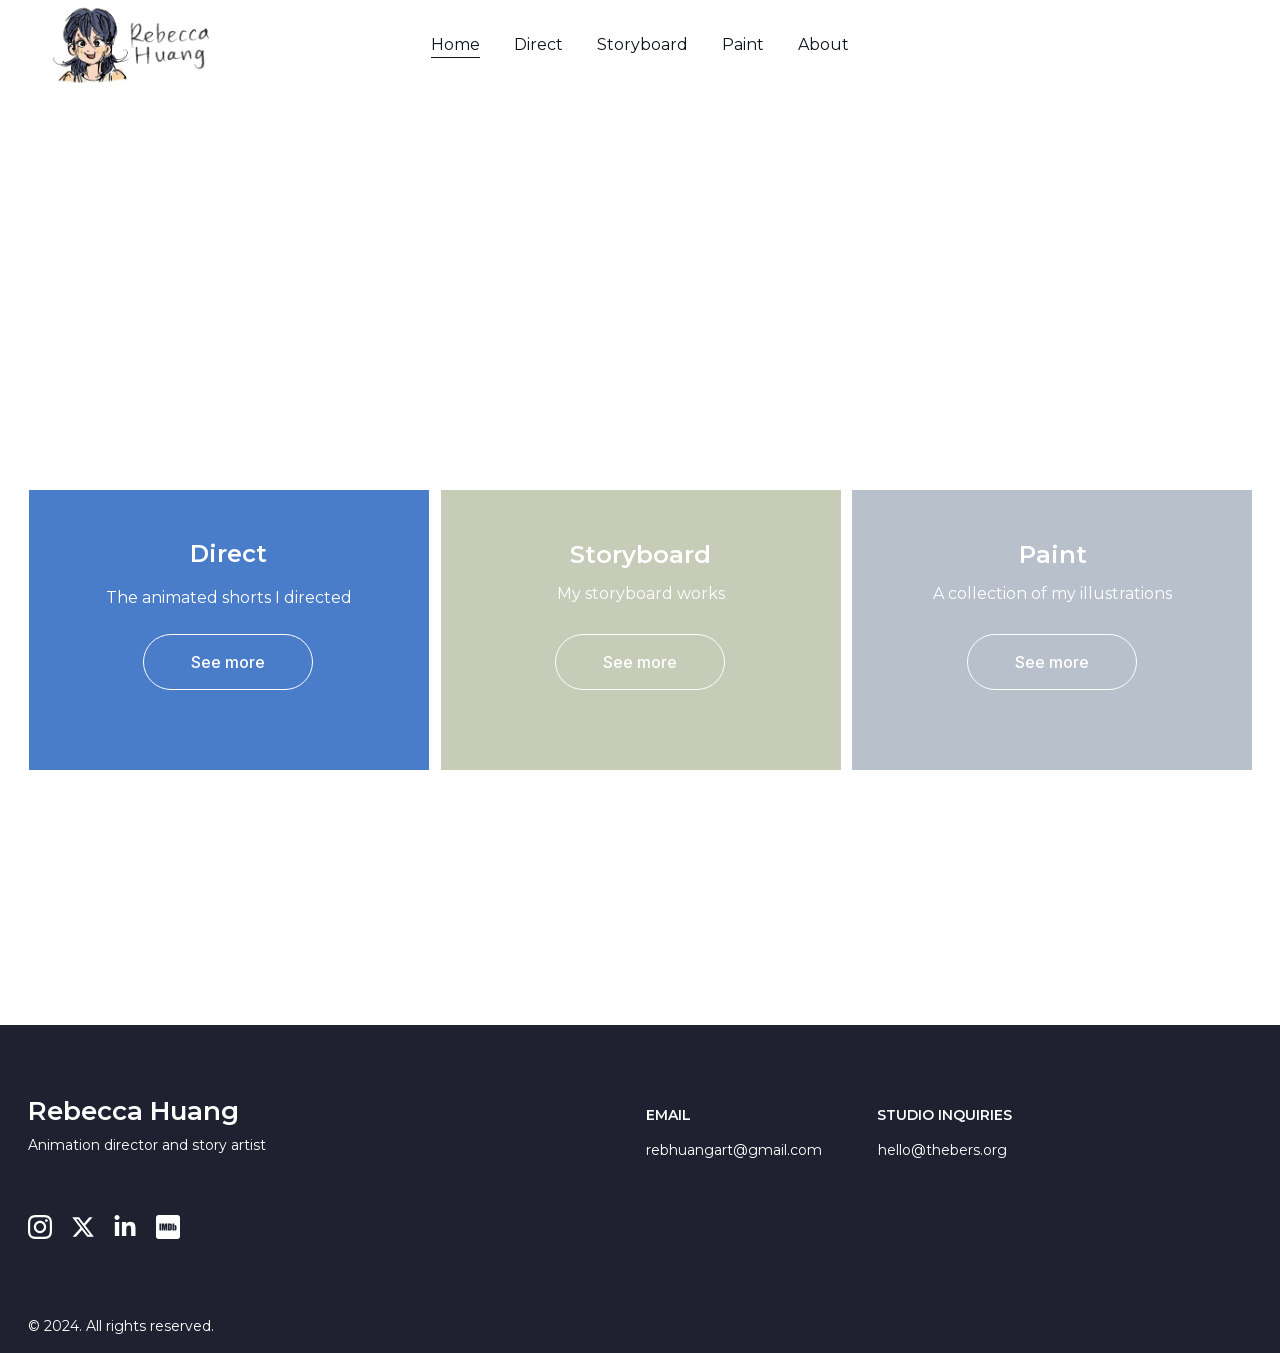
==== index.html @ 4068b759 "Add files via upload" ====
﻿<!DOCTYPE html><html lang="en"><head>
<script>
window.onload = function() {
    // 1. 寻找所有图片容器
    const imageContainers = document.querySelectorAll('.image-wrapper');

    imageContainers.forEach(container => {
        const img = container.querySelector('img');
        if (img) {
            const realSrc = img.getAttribute('data-savepage-src') || img.src;
            
            // 2. 强制显示背景图并设置圆角
            container.style.backgroundImage = `url('${realSrc}')`;
            container.style.backgroundSize = 'cover';
            container.style.backgroundPosition = 'center';
            container.style.minHeight = '250px';
            container.style.display = 'block';
            container.style.opacity = '1';
            container.style.visibility = 'visible';
            
            // --- 新增：强制圆角补丁 ---
            container.style.borderRadius = '20px'; // 这里设置圆角大小，你可以根据需要调整数字
            container.style.overflow = 'hidden';   // 确保内部图片不会超出圆角边缘
            // -----------------------

            img.style.display = 'none';
        }
    });

    // 3. 保护按钮和文字层级
    const buttons = document.querySelectorAll('a, button, .text-box');
    buttons.forEach(el => {
        el.style.zIndex = '99';
        el.style.position = 'relative';
    });
};
</script>
<link rel="icon" data-savepage-href="https://assets.zyrosite.com/cdn-cgi/image/format=auto,w=16,h=16,fit=crop,f=png/mxBM2JqGz5hBw0L9/img_4383-copy-mp8qDovZWyIbz7pJ.PNG" href="[data-uri]"><meta charset="utf-8"><meta name="viewport" content="width=device-width, initial-scale=1.0"><meta name="generator" content="Hostinger Website Builder"><script data-savepage-type="application/ld+json" type="text/plain">{"@context":"https://schema.org/","name":"Rebecca Huang: Animation Director & Story Artist Portfolio","url":"https://rebeccahuang.art","description":"Explore the creative portfolio of Rebecca Huang, an animation director and story artist. Discover her work in directing, storyboards, illustrations, and commercials, showcasing her unique storytelling and artistic vision in the animation industry.","image":"https://assets.zyrosite.com/cdn-cgi/image/format=auto,w=1440,h=756,fit=crop,f=jpeg/mxBM2JqGz5hBw0L9/img_4383-m7V597a2JnUel4Q0.PNG","inLanguage":"en","keywords":["Rebecca Huang","animation director","story artist","portfolio"],"@type":"WebSite"}</script><!--[--><link rel="preconnect" data-savepage-href="https://assets.zyrosite.com" href=""><!----><!----><!----><!----><!--[--><link rel="alternate" hreflang="x-default" data-savepage-href="index.html" href=""><!--]--><link data-savepage-href="https://cdn.zyrosite.com/u1/google-fonts/font-faces?family=Montserrat:wght@400;500;600&family=Inter:wght@400;500&display=swap" href="" rel="preconnect" crossorigin="true"><link data-savepage-href="https://cdn.zyrosite.com/u1/google-fonts/font-faces?family=Montserrat:wght@400;500;600&family=Inter:wght@400;500&display=swap" href="" rel="preload" as="style"><style data-savepage-href="https://cdn.zyrosite.com/u1/google-fonts/font-faces?family=Montserrat:wght@400;500;600&family=Inter:wght@400;500&display=swap">/* cyrillic-ext */
@font-face {
  font-family: 'Inter';
  font-style: normal;
  font-weight: 400;
  /*savepage-font-display=swap*/
  src: /*savepage-url=https://cdn.zyrosite.com/u1/google-fonts/font-file?family=Inter:wght@400&subset=cyrillic-ext&display=swap*/ url() format('woff2');
  unicode-range: U+0460-052F, U+1C80-1C8A, U+2bKpWS3tAmziI4u6Qd0sVSXNS6lpBVzaHlQoUUbRFWlFfjifYRCHRtqK2R7QQDeZ91V9Vp2KlAh71FMVBV4luJI, U+2DE0-2DFF, U+A640-A69F, U+FE2E-FE2F;
}
/* cyrillic */
@font-face {
  font-family: 'Inter';
  font-style: normal;
  font-weight: 400;
  /*savepage-font-display=swap*/
  src: /*savepage-url=https://cdn.zyrosite.com/u1/google-fonts/font-file?family=Inter:wght@400&subset=cyrillic&display=swap*/ url() format('woff2');
  unicode-range: U+0301, U+0400-045F, U+0490-0491, U+04B0-04B1, U+2116;
}
/* greek-ext */
@font-face {
  font-family: 'Inter';
  font-style: normal;
  font-weight: 400;
  /*savepage-font-display=swap*/
  src: /*savepage-url=https://cdn.zyrosite.com/u1/google-fonts/font-file?family=Inter:wght@400&subset=greek-ext&display=swap*/ url() format('woff2');
  unicode-range: U+1F00-1FFF;
}
/* greek */
@font-face {
  font-family: 'Inter';
  font-style: normal;
  font-weight: 400;
  /*savepage-font-display=swap*/
  src: /*savepage-url=https://cdn.zyrosite.com/u1/google-fonts/font-file?family=Inter:wght@400&subset=greek&display=swap*/ url() format('woff2');
  unicode-range: U+0370-0377, U+037A-037F, U+0384-038A, U+038C, U+038E-03A1, U+03A3-03FF;
}
/* vietnamese */
@font-face {
  font-family: 'Inter';
  font-style: normal;
  font-weight: 400;
  /*savepage-font-display=swap*/
  src: /*savepage-url=https://cdn.zyrosite.com/u1/google-fonts/font-file?family=Inter:wght@400&subset=vietnamese&display=swap*/ url() format('woff2');
  unicode-range: U+0102-0103, U+0110-0111, U+0128-0129, U+0168-0169, U+01A0-01A1, U+01AF-01B0, U+0300-0301, U+0303-0304, U+0308-0309, U+0323, U+0329, U+1EA0-1EF9, U+20AB;
}
/* latin-ext */
@font-face {
  font-family: 'Inter';
  font-style: normal;
  font-weight: 400;
  /*savepage-font-display=swap*/
  src: /*savepage-url=https://cdn.zyrosite.com/u1/google-fonts/font-file?family=Inter:wght@400&subset=latin-ext&display=swap*/ url() format('woff2');
  unicode-range: U+0100-02BA, U+02BD-02C5, U+02C7-02CC, U+02CE-02D7, U+02DD-02FF, U+0304, U+0308, U+0329, U+1D00-1DBF, U+1E00-1E9F, U+1EF2-1EFF, U+2020, U+20A0-20AB, U+20AD-20C0, U+2113, U+2C60-2C7F, U+A720-A7FF;
}
/* latin */
@font-face {
  font-family: 'Inter';
  font-style: normal;
  font-weight: 400;
  /*savepage-font-display=swap*/
  src: /*savepage-url=https://cdn.zyrosite.com/u1/google-fonts/font-file?family=Inter:wght@400&subset=latin&display=swap*/ url() format('woff2');
  unicode-range: U+0000-00FF, U+0131, U+0152-0153, U+02BB-02BC, U+02C6, U+02DA, U+02DC, U+0304, U+0308, U+0329, U+2000-206F, U+20AC, U+2122, U+2191, U+2193, U+2212, U+2215, U+FEFF, U+FFFD;
}
/* cyrillic-ext */
@font-face {
  font-family: 'Inter';
  font-style: normal;
  font-weight: 500;
  /*savepage-font-display=swap*/
  src: /*savepage-url=https://cdn.zyrosite.com/u1/google-fonts/font-file?family=Inter:wght@500&subset=cyrillic-ext&display=swap*/ url([data-uri]) format('woff2');
  unicode-range: U+0460-052F, U+1C80-1C8A, U+20B4, U+2DE0-2DFF, U+A640-A69F, U+FE2E-FE2F;
}
/* cyrillic */
@font-face {
  font-family: 'Inter';
  font-style: normal;
  font-weight: 500;
  /*savepage-font-display=swap*/
  src: /*savepage-url=https://cdn.zyrosite.com/u1/google-fonts/font-file?family=Inter:wght@500&subset=cyrillic&display=swap*/ url([data-uri]) format('woff2');
  unicode-range: U+0301, U+0400-045F, U+0490-0491, U+04B0-04B1, U+2116;
}
/* greek-ext */
@font-face {
  font-family: 'Inter';
  font-style: normal;
  font-weight: 500;
  /*savepage-font-display=swap*/
  src: /*savepage-url=https://cdn.zyrosite.com/u1/google-fonts/font-file?family=Inter:wght@500&subset=greek-ext&display=swap*/ url([data-uri]) format('woff2');
  unicode-range: U+1F00-1FFF;
}
/* greek */
@font-face {
  font-family: 'Inter';
  font-style: normal;
  font-weight: 500;
  /*savepage-font-display=swap*/
  src: /*savepage-url=https://cdn.zyrosite.com/u1/google-fonts/font-file?family=Inter:wght@500&subset=greek&display=swap*/ url([data-uri]) format('woff2');
  unicode-range: U+0370-0377, U+037A-037F, U+0384-038A, U+038C, U+038E-03A1, U+03A3-03FF;
}
/* vietnamese */
@font-face {
  font-family: 'Inter';
  font-style: normal;
  font-weight: 500;
  /*savepage-font-display=swap*/
  src: /*savepage-url=https://cdn.zyrosite.com/u1/google-fonts/font-file?family=Inter:wght@500&subset=vietnamese&display=swap*/ url([data-uri]) format('woff2');
  unicode-range: U+0102-0103, U+0110-0111, U+0128-0129, U+0168-0169, U+01A0-01A1, U+01AF-01B0, U+0300-0301, U+0303-0304, U+0308-0309, U+0323, U+0329, U+1EA0-1EF9, U+20AB;
}
/* latin-ext */
@font-face {
  font-family: 'Inter';
  font-style: normal;
  font-weight: 500;
  /*savepage-font-display=swap*/
  src: /*savepage-url=https://cdn.zyrosite.com/u1/google-fonts/font-file?family=Inter:wght@500&subset=latin-ext&display=swap*/ url([data-uri]) format('woff2');
  unicode-range: U+0100-02BA, U+02BD-02C5, U+02C7-02CC, U+02CE-02D7, U+02DD-02FF, U+0304, U+0308, U+0329, U+1D00-1DBF, U+1E00-1E9F, U+1EF2-1EFF, U+2020, U+20A0-20AB, U+20AD-20C0, U+2113, U+2C60-2C7F, U+A720-A7FF;
}
/* latin */
@font-face {
  font-family: 'Inter';
  font-style: normal;
  font-weight: 500;
  /*savepage-font-display=swap*/
  src: /*savepage-url=https://cdn.zyrosite.com/u1/google-fonts/font-file?family=Inter:wght@500&subset=latin&display=swap*/ url([data-uri]) format('woff2');
  unicode-range: U+0000-00FF, U+0131, U+0152-0153, U+02BB-02BC, U+02C6, U+02DA, U+02DC, U+0304, U+0308, U+0329, U+2000-206F, U+20AC, U+2122, U+2191, U+2193, U+2212, U+2215, U+FEFF, U+FFFD;
}
/* cyrillic-ext */
@font-face {
  font-family: 'Montserrat';
  font-style: normal;
  font-weight: 400;
  /*savepage-font-display=swap*/
  src: /*savepage-url=https://cdn.zyrosite.com/u1/google-fonts/font-file?family=Montserrat:wght@400&subset=cyrillic-ext&display=swap*/ url([data-uri]) format('woff2');
  unicode-range: U+0460-052F, U+1C80-1C8A, U+20B4, U+2DE0-2DFF, U+A640-A69F, U+FE2E-FE2F;
}
/* cyrillic */
@font-face {
  font-family: 'Montserrat';
  font-style: normal;
  font-weight: 400;
  /*savepage-font-display=swap*/
  src: /*savepage-url=https://cdn.zyrosite.com/u1/google-fonts/font-file?family=Montserrat:wght@400&subset=cyrillic&display=swap*/ url([data-uri]) format('woff2');
  unicode-range: U+0301, U+0400-045F, U+0490-0491, U+04B0-04B1, U+2116;
}
/* vietnamese */
@font-face {
  font-family: 'Montserrat';
  font-style: normal;
  font-weight: 400;
  /*savepage-font-display=swap*/
  src: /*savepage-url=https://cdn.zyrosite.com/u1/google-fonts/font-file?family=Montserrat:wght@400&subset=vietnamese&display=swap*/ url([data-uri]) format('woff2');
  unicode-range: U+0102-0103, U+0110-0111, U+0128-0129, U+0168-0169, U+01A0-01A1, U+01AF-01B0, U+0300-0301, U+0303-0304, U+0308-0309, U+0323, U+0329, U+1EA0-1EF9, U+20AB;
}
/* latin-ext */
@font-face {
  font-family: 'Montserrat';
  font-style: normal;
  font-weight: 400;
  /*savepage-font-display=swap*/
  src: /*savepage-url=https://cdn.zyrosite.com/u1/google-fonts/font-file?family=Montserrat:wght@400&subset=latin-ext&display=swap*/ url([data-uri]) format('woff2');
  unicode-range: U+0100-02BA, U+02BD-02C5, U+02C7-02CC, U+02CE-02D7, U+02DD-02FF, U+0304, U+0308, U+0329, U+1D00-1DBF, U+1E00-1E9F, U+1EF2-1EFF, U+2020, U+20A0-20AB, U+20AD-20C0, U+2113, U+2C60-2C7F, U+A720-A7FF;
}
/* latin */
@font-face {
  font-family: 'Montserrat';
  font-style: normal;
  font-weight: 400;
  /*savepage-font-display=swap*/
  src: /*savepage-url=https://cdn.zyrosite.com/u1/google-fonts/font-file?family=Montserrat:wght@400&subset=latin&display=swap*/ url([data-uri]) format('woff2');
  unicode-range: U+0000-00FF, U+0131, U+0152-0153, U+02BB-02BC, U+02C6, U+02DA, U+02DC, U+0304, U+0308, U+0329, U+2000-206F, U+20AC, U+2122, U+2191, U+2193, U+2212, U+2215, U+FEFF, U+FFFD;
}
/* cyrillic-ext */
@font-face {
  font-family: 'Montserrat';
  font-style: normal;
  font-weight: 500;
  /*savepage-font-display=swap*/
  src: /*savepage-url=https://cdn.zyrosite.com/u1/google-fonts/font-file?family=Montserrat:wght@500&subset=cyrillic-ext&display=swap*/ url([data-uri]) format('woff2');
  unicode-range: U+0460-052F, U+1C80-1C8A, U+20B4, U+2DE0-2DFF, U+A640-A69F, U+FE2E-FE2F;
}
/* cyrillic */
@font-face {
  font-family: 'Montserrat';
  font-style: normal;
  font-weight: 500;
  /*savepage-font-display=swap*/
  src: /*savepage-url=https://cdn.zyrosite.com/u1/google-fonts/font-file?family=Montserrat:wght@500&subset=cyrillic&display=swap*/ url([data-uri]) format('woff2');
  unicode-range: U+0301, U+0400-045F, U+0490-0491, U+04B0-04B1, U+2116;
}
/* vietnamese */
@font-face {
  font-family: 'Montserrat';
  font-style: normal;
  font-weight: 500;
  /*savepage-font-display=swap*/
  src: /*savepage-url=https://cdn.zyrosite.com/u1/google-fonts/font-file?family=Montserrat:wght@500&subset=vietnamese&display=swap*/ url([data-uri]) format('woff2');
  unicode-range: U+0102-0103, U+0110-0111, U+0128-0129, U+0168-0169, U+01A0-01A1, U+01AF-01B0, U+0300-0301, U+0303-0304, U+0308-0309, U+0323, U+0329, U+1EA0-1EF9, U+20AB;
}
/* latin-ext */
@font-face {
  font-family: 'Montserrat';
  font-style: normal;
  font-weight: 500;
  /*savepage-font-display=swap*/
  src: /*savepage-url=https://cdn.zyrosite.com/u1/google-fonts/font-file?family=Montserrat:wght@500&subset=latin-ext&display=swap*/ url([data-uri]) format('woff2');
  unicode-range: U+0100-02BA, U+02BD-02C5, U+02C7-02CC, U+02CE-02D7, U+02DD-02FF, U+0304, U+0308, U+0329, U+1D00-1DBF, U+1E00-1E9F, U+1EF2-1EFF, U+2020, U+20A0-20AB, U+20AD-20C0, U+2113, U+2C60-2C7F, U+A720-A7FF;
}
/* latin */
@font-face {
  font-family: 'Montserrat';
  font-style: normal;
  font-weight: 500;
  /*savepage-font-display=swap*/
  src: /*savepage-url=https://cdn.zyrosite.com/u1/google-fonts/font-file?family=Montserrat:wght@500&subset=latin&display=swap*/ url([data-uri]) format('woff2');
  unicode-range: U+0000-00FF, U+0131, U+0152-0153, U+02BB-02BC, U+02C6, U+02DA, U+02DC, U+0304, U+0308, U+0329, U+2000-206F, U+20AC, U+2122, U+2191, U+2193, U+2212, U+2215, U+FEFF, U+FFFD;
}
/* cyrillic-ext */
@font-face {
  font-family: 'Montserrat';
  font-style: normal;
  font-weight: 600;
  /*savepage-font-display=swap*/
  src: /*savepage-url=https://cdn.zyrosite.com/u1/google-fonts/font-file?family=Montserrat:wght@600&subset=cyrillic-ext&display=swap*/ url([data-uri]) format('woff2');
  unicode-range: U+0460-052F, U+1C80-1C8A, U+20B4, U+2DE0-2DFF, U+A640-A69F, U+FE2E-FE2F;
}
/* cyrillic */
@font-face {
  font-family: 'Montserrat';
  font-style: normal;
  font-weight: 600;
  /*savepage-font-display=swap*/
  src: /*savepage-url=https://cdn.zyrosite.com/u1/google-fonts/font-file?family=Montserrat:wght@600&subset=cyrillic&display=swap*/ url([data-uri]) format('woff2');
  unicode-range: U+0301, U+0400-045F, U+0490-0491, U+04B0-04B1, U+2116;
}
/* vietnamese */
@font-face {
  font-family: 'Montserrat';
  font-style: normal;
  font-weight: 600;
  /*savepage-font-display=swap*/
  src: /*savepage-url=https://cdn.zyrosite.com/u1/google-fonts/font-file?family=Montserrat:wght@600&subset=vietnamese&display=swap*/ url([data-uri]) format('woff2');
  unicode-range: U+0102-0103, U+0110-0111, U+0128-0129, U+0168-0169, U+01A0-01A1, U+01AF-01B0, U+0300-0301, U+0303-0304, U+0308-0309, U+0323, U+0329, U+1EA0-1EF9, U+20AB;
}
/* latin-ext */
@font-face {
  font-family: 'Montserrat';
  font-style: normal;
  font-weight: 600;
  /*savepage-font-display=swap*/
  src: /*savepage-url=https://cdn.zyrosite.com/u1/google-fonts/font-file?family=Montserrat:wght@600&subset=latin-ext&display=swap*/ url([data-uri]) format('woff2');
  unicode-range: U+0100-02BA, U+02BD-02C5, U+02C7-02CC, U+02CE-02D7, U+02DD-02FF, U+0304, U+0308, U+0329, U+1D00-1DBF, U+1E00-1E9F, U+1EF2-1EFF, U+2020, U+20A0-20AB, U+20AD-20C0, U+2113, U+2C60-2C7F, U+A720-A7FF;
}
/* latin */
@font-face {
  font-family: 'Montserrat';
  font-style: normal;
  font-weight: 600;
  /*savepage-font-display=swap*/
  src: /*savepage-url=https://cdn.zyrosite.com/u1/google-fonts/font-file?family=Montserrat:wght@600&subset=latin&display=swap*/ url([data-uri]) format('woff2');
  unicode-range: U+0000-00FF, U+0131, U+0152-0153, U+02BB-02BC, U+02C6, U+02DA, U+02DC, U+0304, U+0308, U+0329, U+2000-206F, U+20AC, U+2122, U+2191, U+2193, U+2212, U+2215, U+FEFF, U+FFFD;
}
/* --- 桌面端保持原样 --- */
@media screen and (min-width: 769px) {
    .custom-trigger, #fullScreenMenu { display: none !important; }
}

/* --- Mobile 端精准修补 --- */
@media screen and (max-width: 768px) {
    /* 1. 重点：不要隐藏整个 header，否则 Logo 就没了 */
    /* 我们只隐藏那个原装的、坏掉的三横杠按钮 */
    [class*="hamburger"], [class*="menu-icon"], [class*="mobile-menu-button"] {
        display: none !important;
    }

    /* 2. 在右上角强行切出一个位置放我们的新按钮 */
    .custom-trigger {
        display: block !important;
        position: fixed;
        top: 15px; /* 根据你 Logo 的高度微调 */
        right: 20px;
        z-index: 99999; /* 确保在最前面 */
        font-size: 30px;
        cursor: pointer;
        background: white; /* 给个底色防止被背景图盖住 */
        padding: 5px 10px;
        border-radius: 5px;
    }
}

/* 全屏菜单 - 修正宽度逻辑 */
.overlay {
    height: 100%; width: 0; position: fixed;
    z-index: 100000; top: 0; left: 0;
    background-color: rgba(0,0,0, 0.98);
    overflow-x: hidden;
    transition: width 0.4s ease; /* 顺滑过渡 */
}
.overlay-content {
    position: relative; top: 15%; width: 100%; text-align: center;
}
.overlay a {
    padding: 15px; text-decoration: none; font-size: 28px;
    color: #fff; display: block;
}
.closebtn {
    position: absolute; top: 10px; right: 30px; font-size: 50px; color: white;
}
</style><title>Rebecca Huang: Animation Director &amp; Story Artist Portfolio | Rebecca Huang's portfolio</title><meta name="description" content="Explore the creative portfolio of Rebecca Huang, an animation director and story artist. Discover her work in directing, storyboards, illustrations, and commercials, showcasing her unique storytelling and artistic vision in the animation industry."><link rel="icon" size="16x16" data-savepage-href="https://assets.zyrosite.com/cdn-cgi/image/format=auto,w=16,h=16,fit=crop,f=png/mxBM2JqGz5hBw0L9/img_4383-copy-mp8qDovZWyIbz7pJ.PNG" href="[data-uri]"><link rel="icon" size="32x32" data-savepage-href="https://assets.zyrosite.com/cdn-cgi/image/format=auto,w=32,h=32,fit=crop,f=png/mxBM2JqGz5hBw0L9/img_4383-copy-mp8qDovZWyIbz7pJ.PNG" href="[data-uri]"><link rel="icon" size="192x192" data-savepage-href="https://assets.zyrosite.com/cdn-cgi/image/format=auto,w=192,h=192,fit=crop,f=png/mxBM2JqGz5hBw0L9/img_4383-copy-mp8qDovZWyIbz7pJ.PNG" href="[data-uri]"><link rel="apple-touch-icon" data-savepage-href="https://assets.zyrosite.com/cdn-cgi/image/format=auto,w=180,h=180,fit=crop,f=png/mxBM2JqGz5hBw0L9/img_4383-copy-mp8qDovZWyIbz7pJ.PNG" href=""><meta content="index.html" property="og:url"><link rel="canonical" data-savepage-href="index.html" href=""><meta content="Rebecca Huang: Animation Director & Story Artist Portfolio | Rebecca Huang's portfolio" property="og:title"><meta name="twitter:title" content="Rebecca Huang: Animation Director & Story Artist Portfolio | Rebecca Huang's portfolio"><meta content="website" property="og:type"><meta property="og:description" content="Explore the creative portfolio of Rebecca Huang, an animation director and story artist. Discover her work in directing, storyboards, illustrations, and commercials, showcasing her unique storytelling and artistic vision in the animation industry."><meta name="twitter:description" content="Explore the creative portfolio of Rebecca Huang, an animation director and story artist. Discover her work in directing, storyboards, illustrations, and commercials, showcasing her unique storytelling and artistic vision in the animation industry."><meta property="og:site_name" content="Rebecca Huang's portfolio"><meta name="keywords" content="Rebecca Huang, animation director, story artist, portfolio"><meta content="https://assets.zyrosite.com/cdn-cgi/image/format=auto,w=1440,h=756,fit=crop,f=jpeg/mxBM2JqGz5hBw0L9/img_4383-m7V597a2JnUel4Q0.PNG" property="og:image"><meta content="https://assets.zyrosite.com/cdn-cgi/image/format=auto,w=1440,h=756,fit=crop,f=jpeg/mxBM2JqGz5hBw0L9/img_4383-m7V597a2JnUel4Q0.PNG" name="twitter:image"><meta content="" property="og:image:alt"><meta content="" name="twitter:image:alt"><meta name="twitter:card" content="summary_large_image"><!----><!--]--><style></style><link rel="prefetch" data-savepage-href="https://assets.zyrosite.com/mxBM2JqGz5hBw0L9/traffic.txt" href=""><script data-savepage-type="" type="text/plain">(function(){const postDate = null;

			const currentDate = new Date().setHours(0, 0, 0, 0);
			const postPublishDate = new Date(postDate).setHours(0, 0, 0, 0);

			if (postPublishDate && currentDate < postPublishDate) {
				window.location.replace('/');
			}
		})();</script><style data-savepage-href="/_astro-1767833397101/_slug_.CI1WaYZy.css">@charset "UTF-8";.sticky-trigger{position:relative;top:0;z-index:-1;height:1px;margin-bottom:-1px;pointer-events:none}.cookie-banner{position:fixed;right:0;bottom:0;left:0;z-index:9999;background-color:#fff;border-top:1px solid #f2f3f6}.cookie-banner__frame{display:flex;flex-direction:row;align-items:flex-start;justify-content:space-between;width:100%;padding:22px 24px;margin:auto}@media screen and (max-width: 920px){.cookie-banner__frame{flex-direction:column;gap:16px}}.cookie-banner__frame .cookie-banner__controls{display:flex;gap:16px;margin:auto 0}.cookie-banner__frame .cookie-banner__controls .control-button{padding:8px 16px;font-family:Arial,sans-serif;text-decoration:underline;border-radius:4px}.cookie-banner__frame .cookie-banner__controls .control-button.primary{color:#fff;text-decoration:none;background:#1d1e20}.cookie-banner__frame .cookie-banner__controls .control-button:hover{cursor:pointer;opacity:.8}.cookie-banner__text{padding-right:16px;font-family:Arial,Helvetica,sans-serif;font-size:14px;font-style:normal;font-weight:400;line-height:20px;text-align:left;letter-spacing:.25px}.cookie-banner__close{display:block;flex-basis:20px;flex-shrink:0;width:20px;height:20px;margin-left:auto;color:#727586;cursor:pointer;transition:color .2s}.cookie-banner__close:hover,.cookie-banner__close:focus{color:#727586}.block-background{position:absolute;inset:0;z-index:13;overflow:hidden;background:var(--21fe064a);backface-visibility:hidden;transition:height 1ms linear 999s}.block-background--animated-gradient{animation:animate-gradient 25s ease infinite;background-size:400% 400%}@keyframes animate-gradient{0%{background-position:var(--38b011f4) var(--354660b6)}50%{background-position:var(--6b53147f) var(--6b53147f)}to{background-position:var(--38b011f4) var(--354660b6)}}.block-background--fixed{bottom:-1px;clip-path:inset(0);backface-visibility:hidden;pointer-events:none}.block-background__image{position:absolute;top:0;left:0;z-index:0;display:block;width:100%;height:101%;object-fit:cover;object-position:var(--bf4a5566)}.block-background__image--fixed,.block-background__video--fixed{position:fixed;height:100vh}.block-background__overlay{position:absolute;top:0;left:0;z-index:2;width:100%;height:100%;background-color:#1d1e20;opacity:var(--487662d8)}.block-background__overlay--fixed{position:fixed;height:100vh}.transition-with-bg{transition:background-color .3s ease-in-out,height 1ms linear 999s}[data-v-aefb04f0]:root{--color-meteorite-dark: #2f1c6a;--color-meteorite-dark-2: #1F1346;--color-meteorite: #8c85ff;--color-meteorite-light: #d5dfff;--color-primary-dark: #5025d1;--color-primary: #673de6;--color-primary-light: #ebe4ff;--color-primary-charts: #B39EF3;--color-danger-dark: #d63163;--color-danger: #fc5185;--color-danger-light: #ffe8ef;--color-danger-charts: #FEA8C2;--color-warning-dark: #fea419;--color-warning-dark-2: #9F6000;--color-warning-charts: #FFD28C;--color-warning: #ffcd35;--color-warning-light: #fff8e2;--color-success-dark: #008361;--color-success: #00b090;--color-success-light: #def4f0;--color-dark: #1d1e20;--color-gray-dark: #36344d;--color-gray: #727586;--color-gray-border: #dadce0;--color-gray-light: #f2f3f6;--color-light: #fff;--color-azure: #357df9;--color-azure-light: #e3ebf9;--color-azure-dark: #265ab2;--color-indigo: #6366F1;--color-neutral-200: #D8DAE0}.categories[data-v-aefb04f0]{margin-bottom:16px}.categories__item[data-v-aefb04f0]{color:var(--blog-post-header-text-color);cursor:pointer;opacity:.8}.categories__item[data-v-aefb04f0]:not(:first-child):before{margin:0 16px;content:"· "}[data-v-f418a90d]:root{--color-meteorite-dark: #2f1c6a;--color-meteorite-dark-2: #1F1346;--color-meteorite: #8c85ff;--color-meteorite-light: #d5dfff;--color-primary-dark: #5025d1;--color-primary: #673de6;--color-primary-light: #ebe4ff;--color-primary-charts: #B39EF3;--color-danger-dark: #d63163;--color-danger: #fc5185;--color-danger-light: #ffe8ef;--color-danger-charts: #FEA8C2;--color-warning-dark: #fea419;--color-warning-dark-2: #9F6000;--color-warning-charts: #FFD28C;--color-warning: #ffcd35;--color-warning-light: #fff8e2;--color-success-dark: #008361;--color-success: #00b090;--color-success-light: #def4f0;--color-dark: #1d1e20;--color-gray-dark: #36344d;--color-gray: #727586;--color-gray-border: #dadce0;--color-gray-light: #f2f3f6;--color-light: #fff;--color-azure: #357df9;--color-azure-light: #e3ebf9;--color-azure-dark: #265ab2;--color-indigo: #6366F1;--color-neutral-200: #D8DAE0}.font-primary[data-v-f418a90d]{font-family:var(--font-primary);font-size:24px;font-style:normal;font-weight:700;line-height:1.3}.font-secondary[data-v-f418a90d]{font-family:var(--font-secondary);font-size:16px;font-style:normal;font-weight:400;line-height:1.3}.blog-list-item-meta[data-v-f418a90d]{color:var(--blog-post-header-text-color);opacity:.8}.blog-list-item-meta__author-name[data-v-f418a90d]{margin-bottom:4px}.blog-list-item-meta__subtitle span[data-v-f418a90d]:nth-of-type(2):before{content:" · "}[data-v-6ad8ae0c]:root{--color-meteorite-dark: #2f1c6a;--color-meteorite-dark-2: #1F1346;--color-meteorite: #8c85ff;--color-meteorite-light: #d5dfff;--color-primary-dark: #5025d1;--color-primary: #673de6;--color-primary-light: #ebe4ff;--color-primary-charts: #B39EF3;--color-danger-dark: #d63163;--color-danger: #fc5185;--color-danger-light: #ffe8ef;--color-danger-charts: #FEA8C2;--color-warning-dark: #fea419;--color-warning-dark-2: #9F6000;--color-warning-charts: #FFD28C;--color-warning: #ffcd35;--color-warning-light: #fff8e2;--color-success-dark: #008361;--color-success: #00b090;--color-success-light: #def4f0;--color-dark: #1d1e20;--color-gray-dark: #36344d;--color-gray: #727586;--color-gray-border: #dadce0;--color-gray-light: #f2f3f6;--color-light: #fff;--color-azure: #357df9;--color-azure-light: #e3ebf9;--color-azure-dark: #265ab2;--color-indigo: #6366F1;--color-neutral-200: #D8DAE0}.font-primary[data-v-6ad8ae0c]{font-family:var(--font-primary);font-size:24px;font-style:normal;font-weight:700;line-height:1.3}.font-secondary[data-v-6ad8ae0c]{font-family:var(--font-secondary);font-size:16px;font-style:normal;font-weight:400;line-height:1.3}.block-blog-header[data-v-6ad8ae0c]{z-index:14;display:flex;flex-direction:column;grid-area:1/1/-1/-1;align-items:var(--align);width:100%;max-width:var(--content-width);padding:var(--block-padding);margin:auto;text-align:var(--text-align)}.block-blog-header__content[data-v-6ad8ae0c]{width:100%;color:var(--blog-post-header-text-color)}.block-blog-header__description[data-v-6ad8ae0c]{margin-bottom:12px;opacity:.8}.block-blog-header__title[data-v-6ad8ae0c]{margin-bottom:12px;font-size:var(--1fd7f410)}@media screen and (max-width: 920px){.block-blog-header[data-v-6ad8ae0c]{padding:var(--m-block-padding)}}.block-layout{z-index:14;display:grid;grid-template-rows:var(--grid-template-rows);grid-template-columns:var(--grid-template-columns);width:100%;max-width:var(--cf684206);min-height:var(--block-min-height);margin:0 auto}.block-layout--forcedOnTop{z-index:15}@media screen and (max-width: 920px){.block-layout--layout{grid-template-rows:var(--m-grid-template-rows);grid-template-columns:var(--m-grid-template-columns);max-width:var(--1b0ec2ff);min-height:var(--m-block-min-height);padding:var(--b11075fe)}.block-layout--legacy{display:flex;flex-direction:column;grid-gap:0;min-height:auto;padding:var(--m-block-padding)}}@media screen and (min-width: 920px) and (max-width: 1224px){.block-layout--layout{grid-template-rows:var(--small-desktop-grid-template-rows);min-height:var(--small-desktop-block-min-height)}}@media screen and (min-width: 361px) and (max-width: 920px){.block-layout--layout{grid-template-rows:var(--t-grid-template-rows);min-height:var(--t-block-min-height);padding:var(--5a2609c5)}}.layout-element{position:relative;left:var(--left);z-index:var(--hidden-element-z-index, var(--z-index));display:grid;grid-row:var(--grid-row);grid-column:var(--grid-column);width:var(--element-width, 100%);height:var(--element-height, 100%);text-align:var(--text)}@media screen and (max-width: 920px){.layout-element{z-index:var(--m-hidden-element-z-index, var(--z-index));text-align:var(--m-text, var(--text))}.layout-element--layout{grid-row:var(--m-grid-row);grid-column:var(--m-grid-column)}.layout-element--legacy{align-items:var(--m-align, var(--align));align-self:var(--m-align-self);width:var(--m-width, 100%);max-width:100%;height:auto;margin:var(--m-element-margin);text-align:var(--m-text, var(--text))}.layout-element--legacy:last-of-type{margin-bottom:0}}[data-v-dc96b232]:root{--color-meteorite-dark: #2f1c6a;--color-meteorite-dark-2: #1F1346;--color-meteorite: #8c85ff;--color-meteorite-light: #d5dfff;--color-primary-dark: #5025d1;--color-primary: #673de6;--color-primary-light: #ebe4ff;--color-primary-charts: #B39EF3;--color-danger-dark: #d63163;--color-danger: #fc5185;--color-danger-light: #ffe8ef;--color-danger-charts: #FEA8C2;--color-warning-dark: #fea419;--color-warning-dark-2: #9F6000;--color-warning-charts: #FFD28C;--color-warning: #ffcd35;--color-warning-light: #fff8e2;--color-success-dark: #008361;--color-success: #00b090;--color-success-light: #def4f0;--color-dark: #1d1e20;--color-gray-dark: #36344d;--color-gray: #727586;--color-gray-border: #dadce0;--color-gray-light: #f2f3f6;--color-light: #fff;--color-azure: #357df9;--color-azure-light: #e3ebf9;--color-azure-dark: #265ab2;--color-indigo: #6366F1;--color-neutral-200: #D8DAE0}.grid-button--primary[data-v-dc96b232]{z-index:1;display:flex;align-items:center;max-width:100%;height:min-content;min-height:var(--grid-button-primary-min-height);padding:calc(var(--grid-button-primary-padding-y) - var(--border-width)) calc(var(--grid-button-primary-padding-x) - var(--border-width));overflow:hidden;font-family:var(--font-family, var(--grid-button-primary-font-family));font-size:var(--font-size-desktop, var(--grid-button-primary-font-size));font-style:var(--grid-button-primary-font-style);font-weight:var(--font-weight, var(--grid-button-primary-font-weight));line-height:var(--grid-button-primary-line-height);color:var(--font-color, var(--grid-button-primary-color));text-align:center;text-decoration:var(--grid-button-primary-text-decoration);text-overflow:ellipsis;text-transform:var(--grid-button-primary-text-transform);letter-spacing:var(--grid-button-primary-letter-spacing);white-space:nowrap;cursor:pointer;background-color:var(--background-color, var(--grid-button-primary-background-color-null, var(--grid-button-primary-background-color)));border:var(--border-width) solid var(--border-color, var(--grid-button-primary-border-color));border-radius:var(--border-radius, var(--grid-button-primary-border-radius));box-shadow:var(--grid-button-primary-box-shadow-null, var(--grid-button-primary-box-shadow-x) var(--grid-button-primary-box-shadow-y) var(--grid-button-primary-box-shadow-blur) var(--grid-button-primary-box-shadow-spread) var(--grid-button-primary-box-shadow-color));transition:color var(--grid-button-primary-transition-duration) var(--grid-button-primary-transition-timing-function),border-color var(--grid-button-primary-transition-duration) var(--grid-button-primary-transition-timing-function),background-color var(--grid-button-primary-transition-duration) var(--grid-button-primary-transition-timing-function)}.grid-button--primary[data-v-dc96b232]:hover{color:var(--font-color-hover, var(--grid-button-primary-color-hover));background-color:var(--background-color-hover, var(--grid-button-primary-background-color-null-hover, var(--grid-button-primary-background-color-hover)));border:var(--border-width) solid var(--border-color-hover, var(--grid-button-primary-border-color-hover));box-shadow:var(--grid-button-primary-box-shadow-null-hover, var(--grid-button-primary-box-shadow-x-hover) var(--grid-button-primary-box-shadow-y-hover) var(--grid-button-primary-box-shadow-blur-hover) var(--grid-button-primary-box-shadow-spread-hover) var(--grid-button-primary-box-shadow-color-hover))}.grid-button--primary[data-v-dc96b232]:disabled{cursor:unset;opacity:.4}.grid-button--primary.loading[data-v-dc96b232]{position:relative;display:inline-flex;align-items:center;justify-content:center;color:transparent;pointer-events:none}.grid-button--primary.loading.grid-button--primary.loading[data-v-dc96b232]{pointer-events:none}.grid-button--primary.loading[data-v-dc96b232]:hover,.grid-button--primary.loading[data-v-dc96b232]:focus{color:transparent}.grid-button--primary.loading[data-v-dc96b232]:before{position:absolute;width:16px;height:16px;content:"";border:2px solid rgba(0,0,0,.5);border-top:2px solid white;border-radius:50%;animation:loading-dc96b232 .8s linear infinite}.grid-button--secondary[data-v-dc96b232]{z-index:1;display:flex;align-items:center;max-width:100%;height:min-content;min-height:var(--grid-button-secondary-min-height);padding:calc(var(--grid-button-secondary-padding-y) - var(--border-width)) calc(var(--grid-button-secondary-padding-x) - var(--border-width));overflow:hidden;font-family:var(--font-family, var(--grid-button-secondary-font-family));font-size:var(--font-size-desktop, var(--grid-button-secondary-font-size));font-style:var(--grid-button-secondary-font-style);font-weight:var(--font-weight, var(--grid-button-secondary-font-weight));line-height:var(--grid-button-secondary-line-height);color:var(--font-color, var(--grid-button-secondary-color));text-align:center;text-decoration:var(--grid-button-secondary-text-decoration);text-overflow:ellipsis;text-transform:var(--grid-button-secondary-text-transform);letter-spacing:var(--grid-button-secondary-letter-spacing);white-space:nowrap;cursor:pointer;background-color:var(--background-color, var(--grid-button-secondary-background-color-null, var(--grid-button-secondary-background-color)));border:var(--border-width) solid var(--border-color, var(--grid-button-secondary-border-color));border-radius:var(--border-radius, var(--grid-button-secondary-border-radius));box-shadow:var(--grid-button-secondary-box-shadow-null, var(--grid-button-secondary-box-shadow-x) var(--grid-button-secondary-box-shadow-y) var(--grid-button-secondary-box-shadow-blur) var(--grid-button-secondary-box-shadow-spread) var(--grid-button-secondary-box-shadow-color));transition:color var(--grid-button-secondary-transition-duration) var(--grid-button-secondary-transition-timing-function),border-color var(--grid-button-secondary-transition-duration) var(--grid-button-secondary-transition-timing-function),background-color var(--grid-button-secondary-transition-duration) var(--grid-button-secondary-transition-timing-function)}.grid-button--secondary[data-v-dc96b232]:hover{color:var(--font-color-hover, var(--grid-button-secondary-color-hover));background-color:var(--background-color-hover, var(--grid-button-secondary-background-color-null-hover, var(--grid-button-secondary-background-color-hover)));border:var(--border-width) solid var(--border-color-hover, var(--grid-button-secondary-border-color-hover));box-shadow:var(--grid-button-secondary-box-shadow-null-hover, var(--grid-button-secondary-box-shadow-x-hover) var(--grid-button-secondary-box-shadow-y-hover) var(--grid-button-secondary-box-shadow-blur-hover) var(--grid-button-secondary-box-shadow-spread-hover) var(--grid-button-secondary-box-shadow-color-hover))}.grid-button--secondary[data-v-dc96b232]:disabled{cursor:unset;opacity:.4}.grid-button--secondary.loading[data-v-dc96b232]{position:relative;display:inline-flex;align-items:center;justify-content:center;color:transparent;pointer-events:none}.grid-button--secondary.loading.grid-button--secondary.loading[data-v-dc96b232]{pointer-events:none}.grid-button--secondary.loading[data-v-dc96b232]:hover,.grid-button--secondary.loading[data-v-dc96b232]:focus{color:transparent}.grid-button--secondary.loading[data-v-dc96b232]:before{position:absolute;width:16px;height:16px;content:"";border:2px solid rgba(0,0,0,.5);border-top:2px solid white;border-radius:50%;animation:loading-dc96b232 .8s linear infinite}.grid-button-primary-mobile[data-v-dc96b232]{z-index:1;display:flex;align-items:center;max-width:100%;height:min-content;min-height:var(--grid-button-primary-min-height);padding:calc(var(--grid-button-primary-padding-y) - var(--border-width)) calc(var(--grid-button-primary-padding-x) - var(--border-width));overflow:hidden;font-family:var(--font-family, var(--grid-button-primary-font-family));font-size:var(--font-size-desktop, var(--grid-button-primary-font-size));font-style:var(--grid-button-primary-font-style);font-weight:var(--font-weight, var(--grid-button-primary-font-weight));line-height:var(--grid-button-primary-line-height);color:var(--font-color, var(--grid-button-primary-color));text-align:center;text-decoration:var(--grid-button-primary-text-decoration);text-overflow:ellipsis;text-transform:var(--grid-button-primary-text-transform);letter-spacing:var(--grid-button-primary-letter-spacing);white-space:nowrap;cursor:pointer;background-color:var(--background-color, var(--grid-button-primary-background-color-null, var(--grid-button-primary-background-color)));border:var(--border-width) solid var(--border-color, var(--grid-button-primary-border-color));box-shadow:var(--grid-button-primary-box-shadow-null, var(--grid-button-primary-box-shadow-x) var(--grid-button-primary-box-shadow-y) var(--grid-button-primary-box-shadow-blur) var(--grid-button-primary-box-shadow-spread) var(--grid-button-primary-box-shadow-color));transition:color var(--grid-button-primary-transition-duration) var(--grid-button-primary-transition-timing-function),border-color var(--grid-button-primary-transition-duration) var(--grid-button-primary-transition-timing-function),background-color var(--grid-button-primary-transition-duration) var(--grid-button-primary-transition-timing-function);padding:calc(var(--grid-button-primary-m-padding-y, var(--grid-button-primary-padding-y)) - var(--border-width)) calc(var(--grid-button-primary-m-padding-x, var(--grid-button-primary-padding-x)) - var(--border-width));font-size:var(--font-size-mobile, var(--grid-button-primary-m-font-size, var(--grid-button-primary-font-size)));border-radius:var(--border-radius, var(--grid-button-primary-border-radius))}.grid-button-primary-mobile[data-v-dc96b232]:hover{color:var(--font-color-hover, var(--grid-button-primary-color-hover));background-color:var(--background-color-hover, var(--grid-button-primary-background-color-null-hover, var(--grid-button-primary-background-color-hover)));border:var(--border-width) solid var(--border-color-hover, var(--grid-button-primary-border-color-hover));box-shadow:var(--grid-button-primary-box-shadow-null-hover, var(--grid-button-primary-box-shadow-x-hover) var(--grid-button-primary-box-shadow-y-hover) var(--grid-button-primary-box-shadow-blur-hover) var(--grid-button-primary-box-shadow-spread-hover) var(--grid-button-primary-box-shadow-color-hover))}.grid-button-primary-mobile[data-v-dc96b232]:disabled{cursor:unset;opacity:.4}.grid-button-primary-mobile.loading[data-v-dc96b232]{position:relative;display:inline-flex;align-items:center;justify-content:center;color:transparent;pointer-events:none}.grid-button-primary-mobile.loading.grid-button-primary-mobile.loading[data-v-dc96b232]{pointer-events:none}.grid-button-primary-mobile.loading[data-v-dc96b232]:hover,.grid-button-primary-mobile.loading[data-v-dc96b232]:focus{color:transparent}.grid-button-primary-mobile.loading[data-v-dc96b232]:before{position:absolute;width:16px;height:16px;content:"";border:2px solid rgba(0,0,0,.5);border-top:2px solid white;border-radius:50%;animation:loading-dc96b232 .8s linear infinite}@media screen and (max-width: 920px){.grid-button--primary[data-v-dc96b232]{z-index:1;display:flex;align-items:center;max-width:100%;height:min-content;min-height:var(--grid-button-primary-min-height);padding:calc(var(--grid-button-primary-padding-y) - var(--border-width)) calc(var(--grid-button-primary-padding-x) - var(--border-width));overflow:hidden;font-family:var(--font-family, var(--grid-button-primary-font-family));font-size:var(--font-size-desktop, var(--grid-button-primary-font-size));font-style:var(--grid-button-primary-font-style);font-weight:var(--font-weight, var(--grid-button-primary-font-weight));line-height:var(--grid-button-primary-line-height);color:var(--font-color, var(--grid-button-primary-color));text-align:center;text-decoration:var(--grid-button-primary-text-decoration);text-overflow:ellipsis;text-transform:var(--grid-button-primary-text-transform);letter-spacing:var(--grid-button-primary-letter-spacing);white-space:nowrap;cursor:pointer;background-color:var(--background-color, var(--grid-button-primary-background-color-null, var(--grid-button-primary-background-color)));border:var(--border-width) solid var(--border-color, var(--grid-button-primary-border-color));box-shadow:var(--grid-button-primary-box-shadow-null, var(--grid-button-primary-box-shadow-x) var(--grid-button-primary-box-shadow-y) var(--grid-button-primary-box-shadow-blur) var(--grid-button-primary-box-shadow-spread) var(--grid-button-primary-box-shadow-color));transition:color var(--grid-button-primary-transition-duration) var(--grid-button-primary-transition-timing-function),border-color var(--grid-button-primary-transition-duration) var(--grid-button-primary-transition-timing-function),background-color var(--grid-button-primary-transition-duration) var(--grid-button-primary-transition-timing-function);padding:calc(var(--grid-button-primary-m-padding-y, var(--grid-button-primary-padding-y)) - var(--border-width)) calc(var(--grid-button-primary-m-padding-x, var(--grid-button-primary-padding-x)) - var(--border-width));font-size:var(--font-size-mobile, var(--grid-button-primary-m-font-size, var(--grid-button-primary-font-size)));border-radius:var(--border-radius, var(--grid-button-primary-border-radius))}.grid-button--primary[data-v-dc96b232]:hover{color:var(--font-color-hover, var(--grid-button-primary-color-hover));background-color:var(--background-color-hover, var(--grid-button-primary-background-color-null-hover, var(--grid-button-primary-background-color-hover)));border:var(--border-width) solid var(--border-color-hover, var(--grid-button-primary-border-color-hover));box-shadow:var(--grid-button-primary-box-shadow-null-hover, var(--grid-button-primary-box-shadow-x-hover) var(--grid-button-primary-box-shadow-y-hover) var(--grid-button-primary-box-shadow-blur-hover) var(--grid-button-primary-box-shadow-spread-hover) var(--grid-button-primary-box-shadow-color-hover))}.grid-button--primary[data-v-dc96b232]:disabled{cursor:unset;opacity:.4}.grid-button--primary.loading[data-v-dc96b232]{position:relative;display:inline-flex;align-items:center;justify-content:center;color:transparent;pointer-events:none}.grid-button--primary.loading.grid-button--primary.loading[data-v-dc96b232]{pointer-events:none}.grid-button--primary.loading[data-v-dc96b232]:hover,.grid-button--primary.loading[data-v-dc96b232]:focus{color:transparent}.grid-button--primary.loading[data-v-dc96b232]:before{position:absolute;width:16px;height:16px;content:"";border:2px solid rgba(0,0,0,.5);border-top:2px solid white;border-radius:50%;animation:loading-dc96b232 .8s linear infinite}@keyframes loading-dc96b232{0%{transform:rotate(0)}to{transform:rotate(360deg)}}}.grid-button-secondary-mobile[data-v-dc96b232]{z-index:1;display:flex;align-items:center;max-width:100%;height:min-content;min-height:var(--grid-button-secondary-min-height);padding:calc(var(--grid-button-secondary-padding-y) - var(--border-width)) calc(var(--grid-button-secondary-padding-x) - var(--border-width));overflow:hidden;font-family:var(--font-family, var(--grid-button-secondary-font-family));font-size:var(--font-size-desktop, var(--grid-button-secondary-font-size));font-style:var(--grid-button-secondary-font-style);font-weight:var(--font-weight, var(--grid-button-secondary-font-weight));line-height:var(--grid-button-secondary-line-height);color:var(--font-color, var(--grid-button-secondary-color));text-align:center;text-decoration:var(--grid-button-secondary-text-decoration);text-overflow:ellipsis;text-transform:var(--grid-button-secondary-text-transform);letter-spacing:var(--grid-button-secondary-letter-spacing);white-space:nowrap;cursor:pointer;background-color:var(--background-color, var(--grid-button-secondary-background-color-null, var(--grid-button-secondary-background-color)));border:var(--border-width) solid var(--border-color, var(--grid-button-secondary-border-color));box-shadow:var(--grid-button-secondary-box-shadow-null, var(--grid-button-secondary-box-shadow-x) var(--grid-button-secondary-box-shadow-y) var(--grid-button-secondary-box-shadow-blur) var(--grid-button-secondary-box-shadow-spread) var(--grid-button-secondary-box-shadow-color));transition:color var(--grid-button-secondary-transition-duration) var(--grid-button-secondary-transition-timing-function),border-color var(--grid-button-secondary-transition-duration) var(--grid-button-secondary-transition-timing-function),background-color var(--grid-button-secondary-transition-duration) var(--grid-button-secondary-transition-timing-function);padding:calc(var(--grid-button-secondary-m-padding-y, var(--grid-button-secondary-padding-y)) - var(--border-width)) calc(var(--grid-button-secondary-m-padding-x, var(--grid-button-secondary-padding-x)) - var(--border-width));font-size:var(--font-size-mobile, var(--grid-button-secondary-m-font-size, var(--grid-button-secondary-font-size)));border-radius:var(--border-radius, var(--grid-button-secondary-border-radius))}.grid-button-secondary-mobile[data-v-dc96b232]:hover{color:var(--font-color-hover, var(--grid-button-secondary-color-hover));background-color:var(--background-color-hover, var(--grid-button-secondary-background-color-null-hover, var(--grid-button-secondary-background-color-hover)));border:var(--border-width) solid var(--border-color-hover, var(--grid-button-secondary-border-color-hover));box-shadow:var(--grid-button-secondary-box-shadow-null-hover, var(--grid-button-secondary-box-shadow-x-hover) var(--grid-button-secondary-box-shadow-y-hover) var(--grid-button-secondary-box-shadow-blur-hover) var(--grid-button-secondary-box-shadow-spread-hover) var(--grid-button-secondary-box-shadow-color-hover))}.grid-button-secondary-mobile[data-v-dc96b232]:disabled{cursor:unset;opacity:.4}.grid-button-secondary-mobile.loading[data-v-dc96b232]{position:relative;display:inline-flex;align-items:center;justify-content:center;color:transparent;pointer-events:none}.grid-button-secondary-mobile.loading.grid-button-secondary-mobile.loading[data-v-dc96b232]{pointer-events:none}.grid-button-secondary-mobile.loading[data-v-dc96b232]:hover,.grid-button-secondary-mobile.loading[data-v-dc96b232]:focus{color:transparent}.grid-button-secondary-mobile.loading[data-v-dc96b232]:before{position:absolute;width:16px;height:16px;content:"";border:2px solid rgba(0,0,0,.5);border-top:2px solid white;border-radius:50%;animation:loading-dc96b232 .8s linear infinite}@keyframes loading-dc96b232{0%{transform:rotate(0)}to{transform:rotate(360deg)}}@media screen and (max-width: 920px){.grid-button--secondary[data-v-dc96b232]{z-index:1;display:flex;align-items:center;max-width:100%;height:min-content;min-height:var(--grid-button-secondary-min-height);padding:calc(var(--grid-button-secondary-padding-y) - var(--border-width)) calc(var(--grid-button-secondary-padding-x) - var(--border-width));overflow:hidden;font-family:var(--font-family, var(--grid-button-secondary-font-family));font-size:var(--font-size-desktop, var(--grid-button-secondary-font-size));font-style:var(--grid-button-secondary-font-style);font-weight:var(--font-weight, var(--grid-button-secondary-font-weight));line-height:var(--grid-button-secondary-line-height);color:var(--font-color, var(--grid-button-secondary-color));text-align:center;text-decoration:var(--grid-button-secondary-text-decoration);text-overflow:ellipsis;text-transform:var(--grid-button-secondary-text-transform);letter-spacing:var(--grid-button-secondary-letter-spacing);white-space:nowrap;cursor:pointer;background-color:var(--background-color, var(--grid-button-secondary-background-color-null, var(--grid-button-secondary-background-color)));border:var(--border-width) solid var(--border-color, var(--grid-button-secondary-border-color));box-shadow:var(--grid-button-secondary-box-shadow-null, var(--grid-button-secondary-box-shadow-x) var(--grid-button-secondary-box-shadow-y) var(--grid-button-secondary-box-shadow-blur) var(--grid-button-secondary-box-shadow-spread) var(--grid-button-secondary-box-shadow-color));transition:color var(--grid-button-secondary-transition-duration) var(--grid-button-secondary-transition-timing-function),border-color var(--grid-button-secondary-transition-duration) var(--grid-button-secondary-transition-timing-function),background-color var(--grid-button-secondary-transition-duration) var(--grid-button-secondary-transition-timing-function);padding:calc(var(--grid-button-secondary-m-padding-y, var(--grid-button-secondary-padding-y)) - var(--border-width)) calc(var(--grid-button-secondary-m-padding-x, var(--grid-button-secondary-padding-x)) - var(--border-width));font-size:var(--font-size-mobile, var(--grid-button-secondary-m-font-size, var(--grid-button-secondary-font-size)));border-radius:var(--border-radius, var(--grid-button-secondary-border-radius))}.grid-button--secondary[data-v-dc96b232]:hover{color:var(--font-color-hover, var(--grid-button-secondary-color-hover));background-color:var(--background-color-hover, var(--grid-button-secondary-background-color-null-hover, var(--grid-button-secondary-background-color-hover)));border:var(--border-width) solid var(--border-color-hover, var(--grid-button-secondary-border-color-hover));box-shadow:var(--grid-button-secondary-box-shadow-null-hover, var(--grid-button-secondary-box-shadow-x-hover) var(--grid-button-secondary-box-shadow-y-hover) var(--grid-button-secondary-box-shadow-blur-hover) var(--grid-button-secondary-box-shadow-spread-hover) var(--grid-button-secondary-box-shadow-color-hover))}.grid-button--secondary[data-v-dc96b232]:disabled{cursor:unset;opacity:.4}.grid-button--secondary.loading[data-v-dc96b232]{position:relative;display:inline-flex;align-items:center;justify-content:center;color:transparent;pointer-events:none}.grid-button--secondary.loading.grid-button--secondary.loading[data-v-dc96b232]{pointer-events:none}.grid-button--secondary.loading[data-v-dc96b232]:hover,.grid-button--secondary.loading[data-v-dc96b232]:focus{color:transparent}.grid-button--secondary.loading[data-v-dc96b232]:before{position:absolute;width:16px;height:16px;content:"";border:2px solid rgba(0,0,0,.5);border-top:2px solid white;border-radius:50%;animation:loading-dc96b232 .8s linear infinite}@keyframes loading-dc96b232{0%{transform:rotate(0)}to{transform:rotate(360deg)}}}.grid-button--empty[data-v-dc96b232]:after{content:" "}[data-v-10b15f82]:root{--color-meteorite-dark: #2f1c6a;--color-meteorite-dark-2: #1F1346;--color-meteorite: #8c85ff;--color-meteorite-light: #d5dfff;--color-primary-dark: #5025d1;--color-primary: #673de6;--color-primary-light: #ebe4ff;--color-primary-charts: #B39EF3;--color-danger-dark: #d63163;--color-danger: #fc5185;--color-danger-light: #ffe8ef;--color-danger-charts: #FEA8C2;--color-warning-dark: #fea419;--color-warning-dark-2: #9F6000;--color-warning-charts: #FFD28C;--color-warning: #ffcd35;--color-warning-light: #fff8e2;--color-success-dark: #008361;--color-success: #00b090;--color-success-light: #def4f0;--color-dark: #1d1e20;--color-gray-dark: #36344d;--color-gray: #727586;--color-gray-border: #dadce0;--color-gray-light: #f2f3f6;--color-light: #fff;--color-azure: #357df9;--color-azure-light: #e3ebf9;--color-azure-dark: #265ab2;--color-indigo: #6366F1;--color-neutral-200: #D8DAE0}.grid-embed[data-v-10b15f82]{width:100%;height:auto}.grid-embed__iframe[data-v-10b15f82]{width:100%;height:var(--2a636e7b);overflow:hidden;border:none}@media screen and (max-width: 920px){.grid-embed__iframe[data-v-10b15f82]{height:var(--2a636e7b)}}[data-v-a7cf67cd]:root{--color-meteorite-dark: #2f1c6a;--color-meteorite-dark-2: #1F1346;--color-meteorite: #8c85ff;--color-meteorite-light: #d5dfff;--color-primary-dark: #5025d1;--color-primary: #673de6;--color-primary-light: #ebe4ff;--color-primary-charts: #B39EF3;--color-danger-dark: #d63163;--color-danger: #fc5185;--color-danger-light: #ffe8ef;--color-danger-charts: #FEA8C2;--color-warning-dark: #fea419;--color-warning-dark-2: #9F6000;--color-warning-charts: #FFD28C;--color-warning: #ffcd35;--color-warning-light: #fff8e2;--color-success-dark: #008361;--color-success: #00b090;--color-success-light: #def4f0;--color-dark: #1d1e20;--color-gray-dark: #36344d;--color-gray: #727586;--color-gray-border: #dadce0;--color-gray-light: #f2f3f6;--color-light: #fff;--color-azure: #357df9;--color-azure-light: #e3ebf9;--color-azure-dark: #265ab2;--color-indigo: #6366F1;--color-neutral-200: #D8DAE0}.input[data-v-a7cf67cd]{font-size:var(--input-text-size, var(--body-font-size))}.input__component[data-v-a7cf67cd]{width:100%;height:var(--input-height);padding:16px;font-family:var(--form-font-family, var(--body-font-family));font-size:var(--input-text-size, var(--body-font-size));font-weight:var(--form-font-weight, var(--body-font-weight));color:var(--input-text-color, var(--body-color));background-color:var(--input-fill-color, #dadce0);border-color:var(--input-border-color, #1d1e20);border-style:solid;border-width:var(--input-border-width, 0);border-radius:var(--input-border-radius, 0);outline:none;transition:color ease .2s,border-color ease .2s,background-color ease .2s}.input__component[data-v-a7cf67cd]::placeholder{font-family:var(--form-font-family, var(--body-font-family));font-size:var(--input-text-size, 14px);color:var(--input-text-color, #727586);opacity:.5;transition:color ease .2s}.input__component[data-v-a7cf67cd]:hover,.input__component[data-v-a7cf67cd]:focus{color:var(--input-text-color--hover, var(--body-color));background-color:var(--input-fill-color--hover, #dadce0);border-color:var(--input-border-color--hover, #1d1e20)}.input__component[data-v-a7cf67cd]:hover::placeholder,.input__component[data-v-a7cf67cd]:focus::placeholder{color:var(--input-text-color--hover, #727586)}.input__component--dark[data-v-a7cf67cd]{background-color:var(--input-fill-color, rgba(242, 243, 246, .6))}.input__component--dark[data-v-a7cf67cd]::placeholder{color:var(--input-text-color, #36344d)}.input__component--dark[data-v-a7cf67cd]:hover,.input__component--dark[data-v-a7cf67cd]:focus{background-color:var(--input-fill-color--hover, rgba(242, 243, 246, .6))}.input__component--dark[data-v-a7cf67cd]:hover::placeholder,.input__component--dark[data-v-a7cf67cd]:focus::placeholder{color:var(--input-text-color--hover, #36344d)}.input__component--read-only[data-v-a7cf67cd]{cursor:move}.input__component--textarea[data-v-a7cf67cd]{min-height:96px;overflow:auto;resize:vertical}.input__component--error[data-v-a7cf67cd]{border-color:var(--color-danger-dark);border-width:1px}.input__component--error[data-v-a7cf67cd]:active,.input__component--error[data-v-a7cf67cd]:focus,.input__component--error[data-v-a7cf67cd]:hover{border-color:var(--color-danger-dark)}.input__component--no-textarea-resize[data-v-a7cf67cd]{resize:none;overflow:auto}.input__label[data-v-a7cf67cd]{font-size:var(--label-text-size, var(--body-font-size));color:var(--label-text-color, #1d1e20)}.input__label--dark[data-v-a7cf67cd]{color:var(--label-text-color, #dadce0)}.input__error-message[data-v-a7cf67cd]{color:var(--color-danger-dark)}.input--is-invalid .input__component[data-v-a7cf67cd]{border-color:#fc5185}@media screen and (max-width: 920px){.input__component[data-v-a7cf67cd]{font-size:var(--m-input-text-size, var(--body-m-font-size))}.input__component[data-v-a7cf67cd]::placeholder{font-size:var(--m-input-text-size, 14px)}.input__label[data-v-a7cf67cd]{font-size:var(--m-label-text-size, var(--body-m-font-size))}}[data-v-6fda3adf]:root{--color-meteorite-dark: #2f1c6a;--color-meteorite-dark-2: #1F1346;--color-meteorite: #8c85ff;--color-meteorite-light: #d5dfff;--color-primary-dark: #5025d1;--color-primary: #673de6;--color-primary-light: #ebe4ff;--color-primary-charts: #B39EF3;--color-danger-dark: #d63163;--color-danger: #fc5185;--color-danger-light: #ffe8ef;--color-danger-charts: #FEA8C2;--color-warning-dark: #fea419;--color-warning-dark-2: #9F6000;--color-warning-charts: #FFD28C;--color-warning: #ffcd35;--color-warning-light: #fff8e2;--color-success-dark: #008361;--color-success: #00b090;--color-success-light: #def4f0;--color-dark: #1d1e20;--color-gray-dark: #36344d;--color-gray: #727586;--color-gray-border: #dadce0;--color-gray-light: #f2f3f6;--color-light: #fff;--color-azure: #357df9;--color-azure-light: #e3ebf9;--color-azure-dark: #265ab2;--color-indigo: #6366F1;--color-neutral-200: #D8DAE0}.select-input[data-v-6fda3adf]{font-size:var(--input-text-size, var(--body-font-size));color:var(--input-text-color, var(--body-color));transition:color ease .2s}.select-input--dark[data-v-6fda3adf]{color:var(--input-text-color, #fff)}.select-input[data-v-6fda3adf]:hover,.select-input[data-v-6fda3adf]:focus{color:var(--input-text-color--hover, var(--body-color))}.select-input--read-only[data-v-6fda3adf]{cursor:move}.select-input__input[data-v-6fda3adf]{cursor:pointer}.select-input__input--read-only[data-v-6fda3adf]{cursor:move}@media screen and (max-width: 920px){.select-input[data-v-6fda3adf]{font-size:var(--m-input-text-size, var(--body-m-font-size))}}[data-v-c774f0a6]:root{--color-meteorite-dark: #2f1c6a;--color-meteorite-dark-2: #1F1346;--color-meteorite: #8c85ff;--color-meteorite-light: #d5dfff;--color-primary-dark: #5025d1;--color-primary: #673de6;--color-primary-light: #ebe4ff;--color-primary-charts: #B39EF3;--color-danger-dark: #d63163;--color-danger: #fc5185;--color-danger-light: #ffe8ef;--color-danger-charts: #FEA8C2;--color-warning-dark: #fea419;--color-warning-dark-2: #9F6000;--color-warning-charts: #FFD28C;--color-warning: #ffcd35;--color-warning-light: #fff8e2;--color-success-dark: #008361;--color-success: #00b090;--color-success-light: #def4f0;--color-dark: #1d1e20;--color-gray-dark: #36344d;--color-gray: #727586;--color-gray-border: #dadce0;--color-gray-light: #f2f3f6;--color-light: #fff;--color-azure: #357df9;--color-azure-light: #e3ebf9;--color-azure-dark: #265ab2;--color-indigo: #6366F1;--color-neutral-200: #D8DAE0}.input__label[data-v-c774f0a6]{font-size:var(--label-text-size, #36344d);color:var(--label-text-color, #36344d)}.input__label--dark[data-v-c774f0a6]{color:var(--label-text-color, rgb(241, 241, 241))}.input__label--read-only[data-v-c774f0a6]{cursor:move}.input--is-invalid .input__component[data-v-c774f0a6]{border-color:#fc5185}.input__options[data-v-c774f0a6]{margin-top:4px;font-style:var(--body-font-style);line-height:var(--body-line-height);text-decoration:var(--body-text-decoration);text-transform:var(--body-text-transform);letter-spacing:var(--body-letter-spacing)}.input__error-message[data-v-c774f0a6]{color:var(--color-danger-dark)}@media screen and (max-width: 920px){.input__label[data-v-c774f0a6]{font-size:var(--m-label-text-size, var(--body-m-font-size))}}[data-v-80ec43a4]:root{--color-meteorite-dark: #2f1c6a;--color-meteorite-dark-2: #1F1346;--color-meteorite: #8c85ff;--color-meteorite-light: #d5dfff;--color-primary-dark: #5025d1;--color-primary: #673de6;--color-primary-light: #ebe4ff;--color-primary-charts: #B39EF3;--color-danger-dark: #d63163;--color-danger: #fc5185;--color-danger-light: #ffe8ef;--color-danger-charts: #FEA8C2;--color-warning-dark: #fea419;--color-warning-dark-2: #9F6000;--color-warning-charts: #FFD28C;--color-warning: #ffcd35;--color-warning-light: #fff8e2;--color-success-dark: #008361;--color-success: #00b090;--color-success-light: #def4f0;--color-dark: #1d1e20;--color-gray-dark: #36344d;--color-gray: #727586;--color-gray-border: #dadce0;--color-gray-light: #f2f3f6;--color-light: #fff;--color-azure: #357df9;--color-azure-light: #e3ebf9;--color-azure-dark: #265ab2;--color-indigo: #6366F1;--color-neutral-200: #D8DAE0}.form[data-v-80ec43a4]{position:relative;display:grid;flex:var(--form-flex);grid-gap:var(--form-spacing);padding:var(--form-padding, var(--grid-item-inner-padding));overflow:hidden;font-family:var(--form-font-family, var(--body-font-family));font-style:var(--body-font-style);font-weight:var(--form-font-weight, var(--body-font-weight));line-height:var(--body-line-height);text-decoration:var(--body-text-decoration);text-transform:var(--body-text-transform);letter-spacing:var(--body-letter-spacing);background:linear-gradient(rgba(29,30,32,var(--gridItemInnerBackgroundOverlayOpacity, 0)),rgba(29,30,32,var(--gridItemInnerBackgroundOverlayOpacity, 0))),var(--form-background-color, var(--grid-item-inner-background));background-repeat:no-repeat;background-position:center;background-size:cover;border:var(--form-border-width) solid var(--form-border-color, #1d1e20);border-radius:var(--form-border-radius)}.form--single-field[data-v-80ec43a4]{display:grid;grid-template-rows:auto;grid-template-columns:repeat(auto-fit,minmax(300px,1fr) min-content);grid-auto-flow:row;grid-gap:var(--form-spacing)}.form__control[data-v-80ec43a4]{display:grid;grid-gap:var(--form-elements-vertical-spacing, 22px);align-self:center}.form__control-row[data-v-80ec43a4]{display:grid;grid-template-columns:repeat(auto-fit,minmax(170px,1fr));grid-gap:var(--form-spacing)}.form__button--invisible[data-v-80ec43a4],.form__control--invisible[data-v-80ec43a4]{pointer-events:none;opacity:0;transition:opacity .15s}.form__button[data-v-80ec43a4]{align-self:center;justify-self:var(--form-button-justify-self)}.form__button[data-v-80ec43a4]:focus-visible{outline:2px solid #357df9}@media screen and (max-width: 920px){.form__button[data-v-80ec43a4]{align-self:center;justify-self:var(--m-form-button-justify-self, var(--form-button-justify-self))}.form__button--full-width-on-mobile[data-v-80ec43a4]{width:100%;justify-content:center}.form__control[data-v-80ec43a4]{grid-gap:var(--m-form-elements-vertical-spacing, 22px)}}[data-v-fe478414]:root{--color-meteorite-dark: #2f1c6a;--color-meteorite-dark-2: #1F1346;--color-meteorite: #8c85ff;--color-meteorite-light: #d5dfff;--color-primary-dark: #5025d1;--color-primary: #673de6;--color-primary-light: #ebe4ff;--color-primary-charts: #B39EF3;--color-danger-dark: #d63163;--color-danger: #fc5185;--color-danger-light: #ffe8ef;--color-danger-charts: #FEA8C2;--color-warning-dark: #fea419;--color-warning-dark-2: #9F6000;--color-warning-charts: #FFD28C;--color-warning: #ffcd35;--color-warning-light: #fff8e2;--color-success-dark: #008361;--color-success: #00b090;--color-success-light: #def4f0;--color-dark: #1d1e20;--color-gray-dark: #36344d;--color-gray: #727586;--color-gray-border: #dadce0;--color-gray-light: #f2f3f6;--color-light: #fff;--color-azure: #357df9;--color-azure-light: #e3ebf9;--color-azure-dark: #265ab2;--color-indigo: #6366F1;--color-neutral-200: #D8DAE0}.loader[data-v-fe478414]{position:relative;width:var(--3f2501d0);height:var(--3f2501d0)}.loader__element[data-v-fe478414]{position:absolute;top:0;left:0;box-sizing:border-box;width:100%;height:100%;border:var(--fcc51062) solid;border-color:var(--2c63732c) transparent transparent var(--6bb984a6);border-radius:50%;animation:spin-fe478414 1.2s cubic-bezier(.5,0,.5,1) infinite}.loader__element[data-v-fe478414]:nth-child(1){animation-delay:-.45s}.loader__element[data-v-fe478414]:nth-child(2){animation-delay:-.3s}.loader__element[data-v-fe478414]:nth-child(3){animation-delay:-.15s}.loader__element[data-v-fe478414]:nth-child(4){border-color:var(--2c63732c);opacity:.2;animation:none}@keyframes spin-fe478414{to{transform:rotate(360deg)}}[data-v-8fcc6b51]:root{--color-meteorite-dark: #2f1c6a;--color-meteorite-dark-2: #1F1346;--color-meteorite: #8c85ff;--color-meteorite-light: #d5dfff;--color-primary-dark: #5025d1;--color-primary: #673de6;--color-primary-light: #ebe4ff;--color-primary-charts: #B39EF3;--color-danger-dark: #d63163;--color-danger: #fc5185;--color-danger-light: #ffe8ef;--color-danger-charts: #FEA8C2;--color-warning-dark: #fea419;--color-warning-dark-2: #9F6000;--color-warning-charts: #FFD28C;--color-warning: #ffcd35;--color-warning-light: #fff8e2;--color-success-dark: #008361;--color-success: #00b090;--color-success-light: #def4f0;--color-dark: #1d1e20;--color-gray-dark: #36344d;--color-gray: #727586;--color-gray-border: #dadce0;--color-gray-light: #f2f3f6;--color-light: #fff;--color-azure: #357df9;--color-azure-light: #e3ebf9;--color-azure-dark: #265ab2;--color-indigo: #6366F1;--color-neutral-200: #D8DAE0}.submit-message[data-v-8fcc6b51]{position:absolute;top:0;bottom:0;display:flex;flex-direction:column;place-content:center;place-items:center;width:100%;height:100%;padding:24px;text-align:center;border:1px solid var(--submit-element-border);color:var(--label-text-color)}.submit-message__heading[data-v-8fcc6b51]{margin-bottom:var(--formSpacing);white-space:break-spaces}.success-message__heading[data-v-8fcc6b51]{white-space:break-spaces}[data-v-e7628ce9]:root{--color-meteorite-dark: #2f1c6a;--color-meteorite-dark-2: #1F1346;--color-meteorite: #8c85ff;--color-meteorite-light: #d5dfff;--color-primary-dark: #5025d1;--color-primary: #673de6;--color-primary-light: #ebe4ff;--color-primary-charts: #B39EF3;--color-danger-dark: #d63163;--color-danger: #fc5185;--color-danger-light: #ffe8ef;--color-danger-charts: #FEA8C2;--color-warning-dark: #fea419;--color-warning-dark-2: #9F6000;--color-warning-charts: #FFD28C;--color-warning: #ffcd35;--color-warning-light: #fff8e2;--color-success-dark: #008361;--color-success: #00b090;--color-success-light: #def4f0;--color-dark: #1d1e20;--color-gray-dark: #36344d;--color-gray: #727586;--color-gray-border: #dadce0;--color-gray-light: #f2f3f6;--color-light: #fff;--color-azure: #357df9;--color-azure-light: #e3ebf9;--color-azure-dark: #265ab2;--color-indigo: #6366F1;--color-neutral-200: #D8DAE0}.image[data-v-e7628ce9]{overflow:var(--overflow, hidden);border-radius:var(--f177488a);-webkit-mask-image:var(--90e8336e);-webkit-mask-size:cover;mask-image:var(--90e8336e);mask-size:100% 100%;position:relative}.image[data-v-e7628ce9]:before{content:"";position:absolute;inset:0;background:var(--d2d462bc);z-index:1}.image--grid[data-v-e7628ce9]{position:relative;display:block;width:100%;height:100%}@media screen and (min-width: 920px) and (max-width: 1224px){.image--grid[data-v-e7628ce9]{width:var(--9c00fd5c);max-width:100%;height:var(--09ad0563)}}.image--unstyled[data-v-e7628ce9]{display:flex}.image--link[data-v-e7628ce9]{transition:filter .2s ease}.image--link[data-v-e7628ce9]:hover{filter:contrast(.8)}.image--zoom[data-v-e7628ce9]{cursor:zoom-in}.image__image[data-v-e7628ce9]{display:block;object-fit:cover}.image__image--svg[data-v-e7628ce9]{object-fit:cover}.image__image[data-v-e7628ce9],.image__image--unstyled[data-v-e7628ce9]{width:100%;height:100%}.image__image--cropped[data-v-e7628ce9]{position:absolute;top:var(--desktop-top);left:var(--desktop-left);width:var(--desktop-width);height:var(--desktop-height);transform:scale(var(--desktop-scale));transform-origin:0 0}@media screen and (max-width: 920px){.image[data-v-e7628ce9]{border-radius:var(--7cc1e967)}.image--grid[data-v-e7628ce9]{width:100%;height:100%}.image__image--cropped[data-v-e7628ce9]{top:var(--mobile-top);left:var(--mobile-left);width:var(--mobile-width);height:var(--mobile-height);transform:scale(var(--mobile-scale))}.image__image--reset-m-position[data-v-e7628ce9]{position:static;width:100%;height:auto}}@media screen and (max-width: 360px){.image[data-v-e7628ce9]{width:var(--5de16d65);max-width:100%;height:var(--4beec8a0)}}.grid-gallery-masonry{display:grid;grid-template-columns:repeat(var(--379c4f1a),auto);grid-column-gap:var(--e2c70772)}.grid-gallery-masonry__column{display:flex;gap:var(--e2c70772);flex-direction:column}[data-v-1fc157e8]:root{--color-meteorite-dark: #2f1c6a;--color-meteorite-dark-2: #1F1346;--color-meteorite: #8c85ff;--color-meteorite-light: #d5dfff;--color-primary-dark: #5025d1;--color-primary: #673de6;--color-primary-light: #ebe4ff;--color-primary-charts: #B39EF3;--color-danger-dark: #d63163;--color-danger: #fc5185;--color-danger-light: #ffe8ef;--color-danger-charts: #FEA8C2;--color-warning-dark: #fea419;--color-warning-dark-2: #9F6000;--color-warning-charts: #FFD28C;--color-warning: #ffcd35;--color-warning-light: #fff8e2;--color-success-dark: #008361;--color-success: #00b090;--color-success-light: #def4f0;--color-dark: #1d1e20;--color-gray-dark: #36344d;--color-gray: #727586;--color-gray-border: #dadce0;--color-gray-light: #f2f3f6;--color-light: #fff;--color-azure: #357df9;--color-azure-light: #e3ebf9;--color-azure-dark: #265ab2;--color-indigo: #6366F1;--color-neutral-200: #D8DAE0}.grid-gallery-masonry--mobile[data-v-1fc157e8]{display:none}.grid-gallery-grid[data-v-1fc157e8]{display:grid;grid-template-columns:repeat(var(--57995d66),1fr);grid-gap:var(--bf3c3e8c)}.grid-gallery-grid__image-wrapper[data-v-1fc157e8]{position:relative;padding-top:100%}.grid-gallery-grid__image-wrapper .grid-gallery-grid__image[data-v-1fc157e8]{position:absolute;top:0;left:0;display:block;width:100%;height:100%}@media screen and (max-width: 920px){.grid-gallery-masonry--desktop[data-v-1fc157e8]{display:none}.grid-gallery-masonry--mobile[data-v-1fc157e8]{display:grid}.grid-gallery-grid[data-v-1fc157e8]{grid-template-columns:repeat(var(--2be9c84b),1fr);grid-gap:var(--057c2138)}}[data-v-cb1e0aee]:root{--color-meteorite-dark: #2f1c6a;--color-meteorite-dark-2: #1F1346;--color-meteorite: #8c85ff;--color-meteorite-light: #d5dfff;--color-primary-dark: #5025d1;--color-primary: #673de6;--color-primary-light: #ebe4ff;--color-primary-charts: #B39EF3;--color-danger-dark: #d63163;--color-danger: #fc5185;--color-danger-light: #ffe8ef;--color-danger-charts: #FEA8C2;--color-warning-dark: #fea419;--color-warning-dark-2: #9F6000;--color-warning-charts: #FFD28C;--color-warning: #ffcd35;--color-warning-light: #fff8e2;--color-success-dark: #008361;--color-success: #00b090;--color-success-light: #def4f0;--color-dark: #1d1e20;--color-gray-dark: #36344d;--color-gray: #727586;--color-gray-border: #dadce0;--color-gray-light: #f2f3f6;--color-light: #fff;--color-azure: #357df9;--color-azure-light: #e3ebf9;--color-azure-dark: #265ab2;--color-indigo: #6366F1;--color-neutral-200: #D8DAE0}.image-wrapper[data-v-cb1e0aee]{width:100%;height:100%;max-height:calc(var(--54a109e6) + .5px)}.image-wrapper--desktop[data-v-cb1e0aee]{display:block}.image-wrapper--mobile[data-v-cb1e0aee]{display:none}@media screen and (max-width: 920px){.image-wrapper[data-v-cb1e0aee]{width:100%;height:100%;max-height:var(--3e67ee8b)}.image-wrapper--layout[data-v-cb1e0aee] .image-wrapper--desktop{display:none}.image-wrapper--layout[data-v-cb1e0aee] .image-wrapper--mobile{display:block}}[data-v-232d4579]:root{--color-meteorite-dark: #2f1c6a;--color-meteorite-dark-2: #1F1346;--color-meteorite: #8c85ff;--color-meteorite-light: #d5dfff;--color-primary-dark: #5025d1;--color-primary: #673de6;--color-primary-light: #ebe4ff;--color-primary-charts: #B39EF3;--color-danger-dark: #d63163;--color-danger: #fc5185;--color-danger-light: #ffe8ef;--color-danger-charts: #FEA8C2;--color-warning-dark: #fea419;--color-warning-dark-2: #9F6000;--color-warning-charts: #FFD28C;--color-warning: #ffcd35;--color-warning-light: #fff8e2;--color-success-dark: #008361;--color-success: #00b090;--color-success-light: #def4f0;--color-dark: #1d1e20;--color-gray-dark: #36344d;--color-gray: #727586;--color-gray-border: #dadce0;--color-gray-light: #f2f3f6;--color-light: #fff;--color-azure: #357df9;--color-azure-light: #e3ebf9;--color-azure-dark: #265ab2;--color-indigo: #6366F1;--color-neutral-200: #D8DAE0}.media-item[data-v-232d4579]{position:absolute;top:0;left:0;width:100%;height:100%;font-size:0;background-color:#dadce0;object-fit:cover}[data-v-83ebaa8d]:root{--color-meteorite-dark: #2f1c6a;--color-meteorite-dark-2: #1F1346;--color-meteorite: #8c85ff;--color-meteorite-light: #d5dfff;--color-primary-dark: #5025d1;--color-primary: #673de6;--color-primary-light: #ebe4ff;--color-primary-charts: #B39EF3;--color-danger-dark: #d63163;--color-danger: #fc5185;--color-danger-light: #ffe8ef;--color-danger-charts: #FEA8C2;--color-warning-dark: #fea419;--color-warning-dark-2: #9F6000;--color-warning-charts: #FFD28C;--color-warning: #ffcd35;--color-warning-light: #fff8e2;--color-success-dark: #008361;--color-success: #00b090;--color-success-light: #def4f0;--color-dark: #1d1e20;--color-gray-dark: #36344d;--color-gray: #727586;--color-gray-border: #dadce0;--color-gray-light: #f2f3f6;--color-light: #fff;--color-azure: #357df9;--color-azure-light: #e3ebf9;--color-azure-dark: #265ab2;--color-indigo: #6366F1;--color-neutral-200: #D8DAE0}@keyframes blink-83ebaa8d{0%{background-position:0% 53%}50%{background-position:100% 48%}to{background-position:0% 53%}}.media-wrapper[data-v-83ebaa8d]{position:relative}.media-wrapper[data-v-83ebaa8d]:first-child{grid-area:1/1/1/1}.placeholder[data-v-83ebaa8d]:last-child{width:100%;background-size:400% 400%;animation:blink-83ebaa8d 3s ease infinite;display:none}@keyframes blink{0%{background-position:0% 53%}50%{background-position:100% 48%}to{background-position:0% 53%}}.instagram-feed{display:grid;grid-template-columns:repeat(var(--items-per-row),1fr);grid-auto-rows:1fr;grid-gap:var(--item-gap);width:100%}.instagram-feed:before{width:100%;background-size:400% 400%;animation:blink 3s ease infinite;grid-area:1/1/1/1;padding-bottom:100%;content:""}@media screen and (max-width: 920px){.instagram-feed{grid-template-columns:repeat(var(--m-items-per-row),1fr);grid-gap:var(--m-item-gap)}}[data-v-2b17c916]:root{--color-meteorite-dark: #2f1c6a;--color-meteorite-dark-2: #1F1346;--color-meteorite: #8c85ff;--color-meteorite-light: #d5dfff;--color-primary-dark: #5025d1;--color-primary: #673de6;--color-primary-light: #ebe4ff;--color-primary-charts: #B39EF3;--color-danger-dark: #d63163;--color-danger: #fc5185;--color-danger-light: #ffe8ef;--color-danger-charts: #FEA8C2;--color-warning-dark: #fea419;--color-warning-dark-2: #9F6000;--color-warning-charts: #FFD28C;--color-warning: #ffcd35;--color-warning-light: #fff8e2;--color-success-dark: #008361;--color-success: #00b090;--color-success-light: #def4f0;--color-dark: #1d1e20;--color-gray-dark: #36344d;--color-gray: #727586;--color-gray-border: #dadce0;--color-gray-light: #f2f3f6;--color-light: #fff;--color-azure: #357df9;--color-azure-light: #e3ebf9;--color-azure-dark: #265ab2;--color-indigo: #6366F1;--color-neutral-200: #D8DAE0}.grid-map[data-v-2b17c916]{position:relative;width:100%;height:100%;background-color:#f2f3f6}.grid-map__frame[data-v-2b17c916]{width:100%;height:100%}.grid-map__pin[data-v-2b17c916]{position:absolute;top:50%;left:50%;z-index:2;width:26px;height:26px;margin-top:-37px;margin-left:-13px;background-color:#fc5185;border-radius:50%}.grid-map__pin[data-v-2b17c916]:before{position:absolute;top:8px;left:8px;z-index:2;width:10px;height:10px;content:"";background:#d63163;border-radius:50%}.grid-map__pin[data-v-2b17c916]:after{position:absolute;top:17px;right:1px;left:1px;z-index:1;width:0;height:0;content:"";border-top:20px solid #fc5185;border-right:12px solid transparent;border-left:12px solid transparent}.grid-map--loading[data-v-2b17c916]{position:relative;overflow:hidden;pointer-events:none}.grid-map--loading[data-v-2b17c916]:after{position:absolute;top:0;right:0;bottom:0;width:200%;content:"";background-image:linear-gradient(to right,#ebeff2,#ebeff200 35%,#ebeff2 50%,#ebeff200 85%,#ebeff2);background-size:100% 100%;animation:placeholder-shimmer-2b17c916 1s linear 0s infinite}@keyframes placeholder-shimmer-2b17c916{0%{transform:translateZ(0)}to{transform:translate3d(50%,0,0)}}[data-v-4f5a0e3f]:root{--color-meteorite-dark: #2f1c6a;--color-meteorite-dark-2: #1F1346;--color-meteorite: #8c85ff;--color-meteorite-light: #d5dfff;--color-primary-dark: #5025d1;--color-primary: #673de6;--color-primary-light: #ebe4ff;--color-primary-charts: #B39EF3;--color-danger-dark: #d63163;--color-danger: #fc5185;--color-danger-light: #ffe8ef;--color-danger-charts: #FEA8C2;--color-warning-dark: #fea419;--color-warning-dark-2: #9F6000;--color-warning-charts: #FFD28C;--color-warning: #ffcd35;--color-warning-light: #fff8e2;--color-success-dark: #008361;--color-success: #00b090;--color-success-light: #def4f0;--color-dark: #1d1e20;--color-gray-dark: #36344d;--color-gray: #727586;--color-gray-border: #dadce0;--color-gray-light: #f2f3f6;--color-light: #fff;--color-azure: #357df9;--color-azure-light: #e3ebf9;--color-azure-dark: #265ab2;--color-indigo: #6366F1;--color-neutral-200: #D8DAE0}.social-icons[data-v-4f5a0e3f]{display:flex;flex-direction:var(--icon-direction);justify-content:var(--icon-spacing, start);max-height:100%;padding:10px;padding:var(--gridItemInnerPadding);background:var(--gridItemInnerBackground);background-repeat:no-repeat;background-position:center;background-size:cover}.social-icons__link[data-v-4f5a0e3f]{display:flex;align-items:center;justify-content:center;line-height:1;color:var(--icon-color, black);transition:color .2s ease}.social-icons__link[data-v-4f5a0e3f]:not(:last-child){padding-right:var(--icon-padding-horizontal);padding-bottom:var(--icon-padding-vertical)}.social-icons__link[data-v-4f5a0e3f]:hover{color:var(--icon-color-hover, #727586)}.social-icons__link[data-v-4f5a0e3f] svg{width:var(--icon-size, 25px);height:var(--icon-size, 25px);object-fit:contain}@media screen and (max-width: 920px){.social-icons[data-v-4f5a0e3f]{flex-direction:var(--m-icon-direction)}.social-icons__link[data-v-4f5a0e3f]:not(:last-child){padding-right:var(--m-icon-padding-horizontal, var(--icon-padding-horizontal));padding-bottom:var(--m-icon-padding-vertical, var(--icon-padding-vertical))}}.text-box h1{font-family:var(--h1-font-family);font-size:var(--h1-font-size);font-style:var(--h1-font-style);font-weight:var(--h1-font-weight);line-height:var(--h1-line-height);color:var(--h1-color);text-decoration:var(--h1-text-decoration);text-transform:var(--h1-text-transform);letter-spacing:var(--h1-letter-spacing)}@media screen and (max-width: 920px){.text-box h1{font-family:var(--h1-m-font-family, var(--h1-font-family));font-size:var(--h1-m-font-size, var(--h1-font-size));font-style:var(--h1-m-font-style, var(--h1-font-style));font-weight:var(--h1-m-font-weight, var(--h1-font-weight));line-height:var(--h1-m-line-height, var(--h1-line-height));color:var(--h1-m-color, var(--h1-color));text-decoration:var(--h1-m-text-decoration, var(--h1-text-decoration));text-transform:var(--h1-m-text-transform, var(--h1-text-transform));letter-spacing:var(--h1-m-letter-spacing, var(--h1-letter-spacing))}}.text-box h2{font-family:var(--h2-font-family);font-size:var(--h2-font-size);font-style:var(--h2-font-style);font-weight:var(--h2-font-weight);line-height:var(--h2-line-height);color:var(--h2-color);text-decoration:var(--h2-text-decoration);text-transform:var(--h2-text-transform);letter-spacing:var(--h2-letter-spacing)}@media screen and (max-width: 920px){.text-box h2{font-family:var(--h2-m-font-family, var(--h2-font-family));font-size:var(--h2-m-font-size, var(--h2-font-size));font-style:var(--h2-m-font-style, var(--h2-font-style));font-weight:var(--h2-m-font-weight, var(--h2-font-weight));line-height:var(--h2-m-line-height, var(--h2-line-height));color:var(--h2-m-color, var(--h2-color));text-decoration:var(--h2-m-text-decoration, var(--h2-text-decoration));text-transform:var(--h2-m-text-transform, var(--h2-text-transform));letter-spacing:var(--h2-m-letter-spacing, var(--h2-letter-spacing))}}.text-box h3{font-family:var(--h3-font-family);font-size:var(--h3-font-size);font-style:var(--h3-font-style);font-weight:var(--h3-font-weight);line-height:var(--h3-line-height);color:var(--h3-color);text-decoration:var(--h3-text-decoration);text-transform:var(--h3-text-transform);letter-spacing:var(--h3-letter-spacing)}@media screen and (max-width: 920px){.text-box h3{font-family:var(--h3-m-font-family, var(--h3-font-family));font-size:var(--h3-m-font-size, var(--h3-font-size));font-style:var(--h3-m-font-style, var(--h3-font-style));font-weight:var(--h3-m-font-weight, var(--h3-font-weight));line-height:var(--h3-m-line-height, var(--h3-line-height));color:var(--h3-m-color, var(--h3-color));text-decoration:var(--h3-m-text-decoration, var(--h3-text-decoration));text-transform:var(--h3-m-text-transform, var(--h3-text-transform));letter-spacing:var(--h3-m-letter-spacing, var(--h3-letter-spacing))}}.text-box h4{font-family:var(--h4-font-family);font-size:var(--h4-font-size);font-style:var(--h4-font-style);font-weight:var(--h4-font-weight);line-height:var(--h4-line-height);color:var(--h4-color);text-decoration:var(--h4-text-decoration);text-transform:var(--h4-text-transform);letter-spacing:var(--h4-letter-spacing)}@media screen and (max-width: 920px){.text-box h4{font-family:var(--h4-m-font-family, var(--h4-font-family));font-size:var(--h4-m-font-size, var(--h4-font-size));font-style:var(--h4-m-font-style, var(--h4-font-style));font-weight:var(--h4-m-font-weight, var(--h4-font-weight));line-height:var(--h4-m-line-height, var(--h4-line-height));color:var(--h4-m-color, var(--h4-color));text-decoration:var(--h4-m-text-decoration, var(--h4-text-decoration));text-transform:var(--h4-m-text-transform, var(--h4-text-transform));letter-spacing:var(--h4-m-letter-spacing, var(--h4-letter-spacing))}}.text-box h5{font-family:var(--h5-font-family);font-size:var(--h5-font-size);font-style:var(--h5-font-style);font-weight:var(--h5-font-weight);line-height:var(--h5-line-height);color:var(--h5-color);text-decoration:var(--h5-text-decoration);text-transform:var(--h5-text-transform);letter-spacing:var(--h5-letter-spacing)}@media screen and (max-width: 920px){.text-box h5{font-family:var(--h5-m-font-family, var(--h5-font-family));font-size:var(--h5-m-font-size, var(--h5-font-size));font-style:var(--h5-m-font-style, var(--h5-font-style));font-weight:var(--h5-m-font-weight, var(--h5-font-weight));line-height:var(--h5-m-line-height, var(--h5-line-height));color:var(--h5-m-color, var(--h5-color));text-decoration:var(--h5-m-text-decoration, var(--h5-text-decoration));text-transform:var(--h5-m-text-transform, var(--h5-text-transform));letter-spacing:var(--h5-m-letter-spacing, var(--h5-letter-spacing))}}.text-box h6{font-family:var(--h6-font-family);font-size:var(--h6-font-size);font-style:var(--h6-font-style);font-weight:var(--h6-font-weight);line-height:var(--h6-line-height);color:var(--h6-color);text-decoration:var(--h6-text-decoration);text-transform:var(--h6-text-transform);letter-spacing:var(--h6-letter-spacing)}@media screen and (max-width: 920px){.text-box h6{font-family:var(--h6-m-font-family, var(--h6-font-family));font-size:var(--h6-m-font-size, var(--h6-font-size));font-style:var(--h6-m-font-style, var(--h6-font-style));font-weight:var(--h6-m-font-weight, var(--h6-font-weight));line-height:var(--h6-m-line-height, var(--h6-line-height));color:var(--h6-m-color, var(--h6-color));text-decoration:var(--h6-m-text-decoration, var(--h6-text-decoration));text-transform:var(--h6-m-text-transform, var(--h6-text-transform));letter-spacing:var(--h6-m-letter-spacing, var(--h6-letter-spacing))}}.text-box .body-large{font-family:var(--body-large-font-family);font-size:var(--body-large-font-size);font-style:var(--body-large-font-style);font-weight:var(--body-large-font-weight);line-height:var(--body-large-line-height);color:var(--body-large-color);text-decoration:var(--body-large-text-decoration);text-transform:var(--body-large-text-transform);letter-spacing:var(--body-large-letter-spacing)}@media screen and (max-width: 920px){.text-box .body-large{font-family:var(--body-large-m-font-family, var(--body-large-font-family));font-size:var(--body-large-m-font-size, var(--body-large-font-size));font-style:var(--body-large-m-font-style, var(--body-large-font-style));font-weight:var(--body-large-m-font-weight, var(--body-large-font-weight));line-height:var(--body-large-m-line-height, var(--body-large-line-height));color:var(--body-large-m-color, var(--body-large-color));text-decoration:var(--body-large-m-text-decoration, var(--body-large-text-decoration));text-transform:var(--body-large-m-text-transform, var(--body-large-text-transform));letter-spacing:var(--body-large-m-letter-spacing, var(--body-large-letter-spacing))}}.text-box .body{font-family:var(--body-font-family);font-size:var(--body-font-size);font-style:var(--body-font-style);font-weight:var(--body-font-weight);line-height:var(--body-line-height);color:var(--body-color);text-decoration:var(--body-text-decoration);text-transform:var(--body-text-transform);letter-spacing:var(--body-letter-spacing)}@media screen and (max-width: 920px){.text-box .body{font-family:var(--body-m-font-family, var(--body-font-family));font-size:var(--body-m-font-size, var(--body-font-size));font-style:var(--body-m-font-style, var(--body-font-style));font-weight:var(--body-m-font-weight, var(--body-font-weight));line-height:var(--body-m-line-height, var(--body-line-height));color:var(--body-m-color, var(--body-color));text-decoration:var(--body-m-text-decoration, var(--body-text-decoration));text-transform:var(--body-m-text-transform, var(--body-text-transform));letter-spacing:var(--body-m-letter-spacing, var(--body-letter-spacing))}}.text-box .body-small{font-family:var(--body-small-font-family);font-size:var(--body-small-font-size);font-style:var(--body-small-font-style);font-weight:var(--body-small-font-weight);line-height:var(--body-small-line-height);color:var(--body-small-color);text-decoration:var(--body-small-text-decoration);text-transform:var(--body-small-text-transform);letter-spacing:var(--body-small-letter-spacing)}@media screen and (max-width: 920px){.text-box .body-small{font-family:var(--body-small-m-font-family, var(--body-small-font-family));font-size:var(--body-small-m-font-size, var(--body-small-font-size));font-style:var(--body-small-m-font-style, var(--body-small-font-style));font-weight:var(--body-small-m-font-weight, var(--body-small-font-weight));line-height:var(--body-small-m-line-height, var(--body-small-line-height));color:var(--body-small-m-color, var(--body-small-color));text-decoration:var(--body-small-m-text-decoration, var(--body-small-text-decoration));text-transform:var(--body-small-m-text-transform, var(--body-small-text-transform));letter-spacing:var(--body-small-m-letter-spacing, var(--body-small-letter-spacing))}}.text-box .button{font-family:var(--button-font-family);font-size:var(--button-font-size);font-style:var(--button-font-style);font-weight:var(--button-font-weight);line-height:var(--button-line-height);color:var(--button-color);text-decoration:var(--button-text-decoration);text-transform:var(--button-text-transform);letter-spacing:var(--button-letter-spacing)}@media screen and (max-width: 920px){.text-box .button{font-family:var(--button-m-font-family, var(--button-font-family));font-size:var(--button-m-font-size, var(--button-font-size));font-style:var(--button-m-font-style, var(--button-font-style));font-weight:var(--button-m-font-weight, var(--button-font-weight));line-height:var(--button-m-line-height, var(--button-line-height));color:var(--button-m-color, var(--button-color));text-decoration:var(--button-m-text-decoration, var(--button-text-decoration));text-transform:var(--button-m-text-transform, var(--button-text-transform));letter-spacing:var(--button-m-letter-spacing, var(--button-letter-spacing))}}.text-box .link{font-family:var(--link-font-family);font-size:var(--link-font-size);font-style:var(--link-font-style);font-weight:var(--link-font-weight);line-height:var(--link-line-height);color:var(--link-color);text-decoration:var(--link-text-decoration);text-transform:var(--link-text-transform);letter-spacing:var(--link-letter-spacing)}@media screen and (max-width: 920px){.text-box .link{font-family:var(--link-m-font-family, var(--link-font-family));font-size:var(--link-m-font-size, var(--link-font-size));font-style:var(--link-m-font-style, var(--link-font-style));font-weight:var(--link-m-font-weight, var(--link-font-weight));line-height:var(--link-m-line-height, var(--link-line-height));color:var(--link-m-color, var(--link-color));text-decoration:var(--link-m-text-decoration, var(--link-text-decoration));text-transform:var(--link-m-text-transform, var(--link-text-transform));letter-spacing:var(--link-m-letter-spacing, var(--link-letter-spacing))}}.text-box{width:100%;padding:0;margin:0;overflow-wrap:break-word;white-space:var(--white-space-preview, var(--54285089));background-color:var(--cbf4efae);outline:none}.text-box .ProseMirror{white-space:var(--white-space-preview, var(--54285089))}.text-box h1{margin-bottom:48px}.text-box h1:last-child{margin-bottom:0}.text-box h2,.text-box h3,.text-box h4,.text-box .body-large,.text-box .body{margin-bottom:32px}.text-box h2:last-child,.text-box h3:last-child,.text-box h4:last-child,.text-box .body-large:last-child,.text-box .body:last-child{margin-bottom:0}.text-box h5{margin-bottom:16px}.text-box h5:last-child{margin-bottom:0}.text-box h6{margin-bottom:8px}.text-box h6:last-child{margin-bottom:0}.text-box .body-small{margin-bottom:24px}.text-box .body-small:last-child{margin-bottom:0}.text-box h1{font-size:var(--fontSizeDesktop, var(--h1-font-size));line-height:var(--lineHeightDesktop, var(--h1-line-height))}.text-box h2{font-size:var(--fontSizeDesktop, var(--h2-font-size));line-height:var(--lineHeightDesktop, var(--h2-line-height))}.text-box h3{font-size:var(--fontSizeDesktop, var(--h3-font-size));line-height:var(--lineHeightDesktop, var(--h3-line-height))}.text-box h4{font-size:var(--fontSizeDesktop, var(--h4-font-size));line-height:var(--lineHeightDesktop, var(--h4-line-height))}.text-box h5{font-size:var(--fontSizeDesktop, var(--h5-font-size));line-height:var(--lineHeightDesktop, var(--h5-line-height))}.text-box h6{font-size:var(--fontSizeDesktop, var(--h6-font-size));line-height:var(--lineHeightDesktop, var(--h6-line-height))}.text-box .body-large{font-size:var(--fontSizeDesktop, var(--body-large-font-size));line-height:var(--lineHeightDesktop, var(--body-large-line-height))}.text-box .body{font-size:var(--fontSizeDesktop, var(--body-font-size));line-height:var(--lineHeightDesktop, var(--body-line-height))}.text-box .body-small{font-size:var(--fontSizeDesktop, var(--body-small-font-size));line-height:var(--lineHeightDesktop, var(--body-small-line-height))}.text-box span{font-size:var(--fontSizeDesktop)}.text-box ol:not(.s),.text-box ul:not(.s){padding-left:40px}.text-box ol:not(.s)>h1,.text-box ol:not(.s) h2,.text-box ol:not(.s) h3,.text-box ol:not(.s) h4,.text-box ol:not(.s) h5,.text-box ol:not(.s) h6,.text-box ol:not(.s) .body-large,.text-box ol:not(.s) .body,.text-box ol:not(.s) .body-small,.text-box ul:not(.s)>h1,.text-box ul:not(.s) h2,.text-box ul:not(.s) h3,.text-box ul:not(.s) h4,.text-box ul:not(.s) h5,.text-box ul:not(.s) h6,.text-box ul:not(.s) .body-large,.text-box ul:not(.s) .body,.text-box ul:not(.s) .body-small{margin-bottom:0}.text-box p:empty:after{content:" "}@media screen and (max-width: 920px){.text-box{white-space:var(--white-space-mobile-preview, var(--6191828b))}.text-box h1{margin-bottom:48px}.text-box h1:last-child{margin-bottom:0}.text-box h2,.text-box h3,.text-box h4,.text-box .body-large,.text-box .body{margin-bottom:32px}.text-box h2:last-child,.text-box h3:last-child,.text-box h4:last-child,.text-box .body-large:last-child,.text-box .body:last-child{margin-bottom:0}.text-box h5{margin-bottom:16px}.text-box h5:last-child{margin-bottom:0}.text-box h6{margin-bottom:8px}.text-box h6:last-child{margin-bottom:0}.text-box .body-small{margin-bottom:24px}.text-box .body-small:last-child{margin-bottom:0}.text-box .ProseMirror{white-space:var(--white-space-mobile-preview, var(--6191828b))}.text-box h1{font-size:var(--fontSizeMobile, var(--h1-m-font-size));line-height:var(--lineHeightMobile, var(--h1-line-height))}.text-box h2{font-size:var(--fontSizeMobile, var(--h2-m-font-size));line-height:var(--lineHeightMobile, var(--h2-line-height))}.text-box h3{font-size:var(--fontSizeMobile, var(--h3-m-font-size));line-height:var(--lineHeightMobile, var(--h3-line-height))}.text-box h4{font-size:var(--fontSizeMobile, var(--h4-m-font-size));line-height:var(--lineHeightMobile, var(--h4-line-height))}.text-box h5{font-size:var(--fontSizeMobile, var(--h5-m-font-size));line-height:var(--lineHeightMobile, var(--h5-line-height))}.text-box h6{font-size:var(--fontSizeMobile, var(--h6-m-font-size));line-height:var(--lineHeightMobile, var(--h6-line-height))}.text-box .body-large{font-size:var(--fontSizeMobile, var(--body-large-m-font-size));line-height:var(--lineHeightMobile, var(--body-large-line-height))}.text-box .body{font-size:var(--fontSizeMobile, var(--body-m-font-size));line-height:var(--lineHeightMobile, var(--body-line-height))}.text-box .body-small{font-size:var(--fontSizeMobile, var(--body-small-m-font-size));line-height:var(--lineHeightMobile, var(--body-small-line-height))}.text-box span{font-size:var(--fontSizeMobile)}}[data-v-35a8f1ad]:root{--color-meteorite-dark: #2f1c6a;--color-meteorite-dark-2: #1F1346;--color-meteorite: #8c85ff;--color-meteorite-light: #d5dfff;--color-primary-dark: #5025d1;--color-primary: #673de6;--color-primary-light: #ebe4ff;--color-primary-charts: #B39EF3;--color-danger-dark: #d63163;--color-danger: #fc5185;--color-danger-light: #ffe8ef;--color-danger-charts: #FEA8C2;--color-warning-dark: #fea419;--color-warning-dark-2: #9F6000;--color-warning-charts: #FFD28C;--color-warning: #ffcd35;--color-warning-light: #fff8e2;--color-success-dark: #008361;--color-success: #00b090;--color-success-light: #def4f0;--color-dark: #1d1e20;--color-gray-dark: #36344d;--color-gray: #727586;--color-gray-border: #dadce0;--color-gray-light: #f2f3f6;--color-light: #fff;--color-azure: #357df9;--color-azure-light: #e3ebf9;--color-azure-dark: #265ab2;--color-indigo: #6366F1;--color-neutral-200: #D8DAE0}.video[data-v-35a8f1ad]{position:relative;width:100%;height:100%;cursor:pointer;background-color:var(--2a786ff8)}.video__frame[data-v-35a8f1ad],.video__placeholder[data-v-35a8f1ad]{position:absolute;top:0;left:0;display:block;width:100%;height:100%}.video__placeholder[data-v-35a8f1ad]{object-fit:cover}.video__play[data-v-35a8f1ad]{position:absolute;top:50%;left:50%;width:68px;height:48px;padding:0;margin-top:-24px;margin-left:-34px;color:#fff;text-align:center;text-indent:1px;background-color:#1e1e1ecc;border-radius:15%/40%;transition:background-color .15s ease-out}.video__play[data-v-35a8f1ad]:before{position:absolute;top:50%;left:50%;width:0;height:0;margin-top:-10px;margin-left:-9px;content:"";border-color:transparent transparent transparent #fff;border-style:solid;border-width:10px 0 10px 18px}.video__play--vimeo[data-v-35a8f1ad]{background-color:#1e1e1ee6;border-radius:5px}.video:hover .video__play[data-v-35a8f1ad]{background-color:#fc5185}.video:hover .video__play--vimeo[data-v-35a8f1ad]{background-color:#069}@media screen and (max-width: 920px){.video[data-v-35a8f1ad]{position:relative}}.grid-shape{display:flex;width:100%;height:var(--shape-height, 100%);color:var(--shape-color)}.grid-shape svg{width:100%;height:100%;fill:var(--shape-color)}@media screen and (max-width: 920px){.grid-shape{height:var(--m-shape-height, 100%)}}@media screen and (min-width: 360px) and (max-width: 920px){.grid-shape{height:var(--t-shape-height, 100%)}}@media screen and (min-width: 920px) and (max-width: 1224px){.grid-shape{height:var(--small-desktop-shape-height, 100%)}}[data-v-2895ed63]:root{--color-meteorite-dark: #2f1c6a;--color-meteorite-dark-2: #1F1346;--color-meteorite: #8c85ff;--color-meteorite-light: #d5dfff;--color-primary-dark: #5025d1;--color-primary: #673de6;--color-primary-light: #ebe4ff;--color-primary-charts: #B39EF3;--color-danger-dark: #d63163;--color-danger: #fc5185;--color-danger-light: #ffe8ef;--color-danger-charts: #FEA8C2;--color-warning-dark: #fea419;--color-warning-dark-2: #9F6000;--color-warning-charts: #FFD28C;--color-warning: #ffcd35;--color-warning-light: #fff8e2;--color-success-dark: #008361;--color-success: #00b090;--color-success-light: #def4f0;--color-dark: #1d1e20;--color-gray-dark: #36344d;--color-gray: #727586;--color-gray-border: #dadce0;--color-gray-light: #f2f3f6;--color-light: #fff;--color-azure: #357df9;--color-azure-light: #e3ebf9;--color-azure-dark: #265ab2;--color-indigo: #6366F1;--color-neutral-200: #D8DAE0}.grid-affiliate-find[data-v-2895ed63]{display:flex;align-items:center;justify-content:center;width:100%;height:100%;min-height:var(--m-height, auto);min-width:var(--m-width, auto);background-color:var(--card-background-color);border:var(--card-border-width) solid var(--card-border-color);border-radius:var(--card-border-radius)}.grid-affiliate-find__content[data-v-2895ed63]{display:grid;grid-template-columns:1fr;grid-template-rows:1fr;grid-gap:16px;padding:var(--card-padding);width:100%}.grid-affiliate-find__title[data-v-2895ed63]{text-align:var(--title-text-align);font-family:var(--title-font-family, var(--font-primary));font-weight:var(--title-font-weight, var(--body-font-weight));color:var(--title-color, var(--body-color));font-size:var(--title-font-size, var(--body-font-size))}.grid-affiliate-find__button[data-v-2895ed63]{justify-self:var(--button-align);display:flex;justify-content:center;align-items:center}.ecommerce-product-image--loading{visibility:hidden}.site-element-search-bar{height:48px;position:relative;font-family:var(--6cbfcff8)}.site-element-search-bar__input-wrapper{position:relative;height:100%}.site-element-search-bar__input-wrapper:before{content:"";position:absolute;left:10px;top:50%;transform:translateY(-50%);bottom:0;width:24px;height:24px;background-color:var(--02363fc5);mask-image:url("data:image/svg+xml,%3Csvg xmlns='http://www.w3.org/2000/svg' width='24' height='24' viewBox='0 0 24 24' fill='none'%3E%3Cmask id='mask0_2145_9545' style='mask-type:alpha' maskUnits='userSpaceOnUse' x='0' y='0' width='24' height='24'%3E%3Crect width='24' height='24' fill='currentColor'/%3E%3C/mask%3E%3Cg mask='url(%23mask0_2145_9545)'%3E%3Cpath d='M19.5422 20.5769L13.2615 14.2961C12.7615 14.7089 12.1865 15.032 11.5365 15.2653C10.8865 15.4987 10.214 15.6153 9.51916 15.6153C7.80999 15.6153 6.36348 15.0236 5.17961 13.84C3.99574 12.6564 3.40381 11.2103 3.40381 9.50157C3.40381 7.79284 3.99559 6.34616 5.17916 5.16154C6.36273 3.97694 7.80888 3.38464 9.51761 3.38464C11.2263 3.38464 12.673 3.97658 13.8576 5.16044C15.0422 6.34431 15.6345 7.79083 15.6345 9.49999C15.6345 10.2141 15.5147 10.8961 15.2749 11.5461C15.0352 12.1961 14.7153 12.7615 14.3153 13.2423L20.5961 19.5231L19.5422 20.5769ZM9.51916 14.1154C10.8076 14.1154 11.899 13.6683 12.7932 12.774C13.6874 11.8798 14.1346 10.7885 14.1346 9.49999C14.1346 8.21153 13.6874 7.12018 12.7932 6.22594C11.899 5.33171 10.8076 4.88459 9.51916 4.88459C8.23069 4.88459 7.13934 5.33171 6.24511 6.22594C5.35089 7.12018 4.90378 8.21153 4.90378 9.49999C4.90378 10.7885 5.35089 11.8798 6.24511 12.774C7.13934 13.6683 8.23069 14.1154 9.51916 14.1154Z' fill='currentColor'/%3E%3C/g%3E%3C/svg%3E");-webkit-mask-image:url("data:image/svg+xml,%3Csvg xmlns='http://www.w3.org/2000/svg' width='24' height='24' viewBox='0 0 24 24' fill='none'%3E%3Cmask id='mask0_2145_9545' style='mask-type:alpha' maskUnits='userSpaceOnUse' x='0' y='0' width='24' height='24'%3E%3Crect width='24' height='24' fill='currentColor'/%3E%3C/mask%3E%3Cg mask='url(%23mask0_2145_9545)'%3E%3Cpath d='M19.5422 20.5769L13.2615 14.2961C12.7615 14.7089 12.1865 15.032 11.5365 15.2653C10.8865 15.4987 10.214 15.6153 9.51916 15.6153C7.80999 15.6153 6.36348 15.0236 5.17961 13.84C3.99574 12.6564 3.40381 11.2103 3.40381 9.50157C3.40381 7.79284 3.99559 6.34616 5.17916 5.16154C6.36273 3.97694 7.80888 3.38464 9.51761 3.38464C11.2263 3.38464 12.673 3.97658 13.8576 5.16044C15.0422 6.34431 15.6345 7.79083 15.6345 9.49999C15.6345 10.2141 15.5147 10.8961 15.2749 11.5461C15.0352 12.1961 14.7153 12.7615 14.3153 13.2423L20.5961 19.5231L19.5422 20.5769ZM9.51916 14.1154C10.8076 14.1154 11.899 13.6683 12.7932 12.774C13.6874 11.8798 14.1346 10.7885 14.1346 9.49999C14.1346 8.21153 13.6874 7.12018 12.7932 6.22594C11.899 5.33171 10.8076 4.88459 9.51916 4.88459C8.23069 4.88459 7.13934 5.33171 6.24511 6.22594C5.35089 7.12018 4.90378 8.21153 4.90378 9.49999C4.90378 10.7885 5.35089 11.8798 6.24511 12.774C7.13934 13.6683 8.23069 14.1154 9.51916 14.1154Z' fill='currentColor'/%3E%3C/g%3E%3C/svg%3E")}.site-element-search-bar__input-wrapper:hover:before,.site-element-search-bar__input-wrapper:focus-within:before{background-color:var(--75a2a712)}.site-element-search-bar__input{padding:12px 12px 12px 44px;border-radius:var(--6019f2a0);border:1px solid var(--2d3cbfd2);font-size:16px;font-weight:400;line-height:1.25;outline:none;color:var(--02363fc5);font-family:var(--6cbfcff8);background-color:var(--777a8f9b);width:100%;height:100%;transition:color ease .2s,border-color ease .2s,background-color ease .2s}.site-element-search-bar__input::placeholder{color:var(--02363fc5);transition:color ease .2s}.site-element-search-bar__input:hover,.site-element-search-bar__input:focus{border-color:var(--10672c8a);color:var(--75a2a712);background-color:var(--3670d261)}.site-element-search-bar__input:hover::placeholder,.site-element-search-bar__input:focus::placeholder{color:var(--75a2a712)}.site-element-search-bar__dropdown-close{position:absolute;right:10px;top:50%;transform:translateY(-50%);bottom:0;width:20px;height:20px;background-color:var(--02363fc5);mask-image:url("data:image/svg+xml,%3Csvg xmlns='http://www.w3.org/2000/svg' width='20' height='20' viewBox='0 0 20 20'%3E%3Cmask id='mask0_2170_12150' style='mask-type:alpha' maskUnits='userSpaceOnUse' x='0' y='0' width='20' height='20'%3E%3Crect width='20' height='20' fill='black'/%3E%3C/mask%3E%3Cg mask='url(%23mask0_2170_12150)'%3E%3Cpath d='M6.0625 14.7115L5.28848 13.9375L9.22598 9.99997L5.28848 6.06247L6.0625 5.28845L10 9.22595L13.9375 5.28845L14.7115 6.06247L10.774 9.99997L14.7115 13.9375L13.9375 14.7115L10 10.774L6.0625 14.7115Z' fill='currentColor'/%3E%3C/g%3E%3C/svg%3E");-webkit-mask-image:url("data:image/svg+xml,%3Csvg xmlns='http://www.w3.org/2000/svg' width='20' height='20' viewBox='0 0 20 20'%3E%3Cmask id='mask0_2170_12150' style='mask-type:alpha' maskUnits='userSpaceOnUse' x='0' y='0' width='20' height='20'%3E%3Crect width='20' height='20' fill='black'/%3E%3C/mask%3E%3Cg mask='url(%23mask0_2170_12150)'%3E%3Cpath d='M6.0625 14.7115L5.28848 13.9375L9.22598 9.99997L5.28848 6.06247L6.0625 5.28845L10 9.22595L13.9375 5.28845L14.7115 6.06247L10.774 9.99997L14.7115 13.9375L13.9375 14.7115L10 10.774L6.0625 14.7115Z' fill='currentColor'/%3E%3C/g%3E%3C/svg%3E")}.site-element-search-bar__dropdown-close:hover{cursor:pointer;background-color:var(--75a2a712)}.site-element-search-bar__dropdown{position:absolute;top:calc(100% + 2px);left:0;width:100%;height:auto;max-height:312px;padding:6px 0;background-color:var(--3670d261);border:1px solid var(--10672c8a);border-radius:4px;overflow:auto;z-index:10;box-shadow:0 6px 14px #0000001a}.site-element-search-bar__dropdown-no-results{padding:10px 12px;font-size:14px;line-height:1.14;color:var(--75a2a712)}.site-element-search-bar__loader{margin-left:auto;margin-right:auto}.search-result-item{display:flex;padding:6px 12px;width:100%;gap:14px;text-decoration:none;transition:background-color ease .2s;cursor:pointer}.search-result-item--highlighted,.search-result-item:hover{background-color:var(--329564c8)}.search-result-item__content{display:flex;flex-direction:column;justify-content:center;gap:4px;width:calc(100% - 62px)}.search-result-item__image{width:var(--381bce1f);height:var(--381bce1f)}.search-result-item__title{font-size:14px;font-weight:700;line-height:1.14;color:var(--75a2a712);white-space:nowrap;overflow:hidden;text-overflow:ellipsis;width:100%}.search-result-item__price{display:flex;font-size:14px;line-height:1.14;font-weight:400;color:var(--75a2a712)}.search-result-item__sale-price{margin-right:4px;text-decoration:line-through;opacity:.6}[data-v-4edbe80f]:root{--color-meteorite-dark: #2f1c6a;--color-meteorite-dark-2: #1F1346;--color-meteorite: #8c85ff;--color-meteorite-light: #d5dfff;--color-primary-dark: #5025d1;--color-primary: #673de6;--color-primary-light: #ebe4ff;--color-primary-charts: #B39EF3;--color-danger-dark: #d63163;--color-danger: #fc5185;--color-danger-light: #ffe8ef;--color-danger-charts: #FEA8C2;--color-warning-dark: #fea419;--color-warning-dark-2: #9F6000;--color-warning-charts: #FFD28C;--color-warning: #ffcd35;--color-warning-light: #fff8e2;--color-success-dark: #008361;--color-success: #00b090;--color-success-light: #def4f0;--color-dark: #1d1e20;--color-gray-dark: #36344d;--color-gray: #727586;--color-gray-border: #dadce0;--color-gray-light: #f2f3f6;--color-light: #fff;--color-azure: #357df9;--color-azure-light: #e3ebf9;--color-azure-dark: #265ab2;--color-indigo: #6366F1;--color-neutral-200: #D8DAE0}.layout-element[data-v-4edbe80f]{grid-template-columns:100%}.layout-element__component[data-v-4edbe80f]{grid-area:1/1/-1/-1;align-self:start}.layout-element__component--GridButton.layout-element__component[data-v-4edbe80f],.layout-element__component--GridEcommerceButton.layout-element__component[data-v-4edbe80f],.layout-element__component--GridAffiliateFind.layout-element__component[data-v-4edbe80f],.layout-element__component--GridEcommerceButton.layout-element__component .grid-button[data-v-4edbe80f]{display:flex;align-items:center;justify-content:center;justify-self:start;min-width:100%;min-height:100%;text-overflow:clip;white-space:nowrap}.layout-element__component--GridButton.layout-element__component[data-v-4edbe80f]:not(.s),.layout-element__component--GridEcommerceButton.layout-element__component[data-v-4edbe80f]:not(.s),.layout-element__component--GridAffiliateFind.layout-element__component[data-v-4edbe80f]:not(.s),.layout-element__component--GridEcommerceButton.layout-element__component .grid-button[data-v-4edbe80f]:not(.s){padding:0}@media screen and (min-width: 920px){.layout-element--desktop-element-hidden[data-v-4edbe80f]{display:none}}@media screen and (max-width: 1191px){.layout-element__component--GridButton[data-v-4edbe80f]:not(.s),.layout-element__component--GridEcommerceButton[data-v-4edbe80f]:not(.s),.layout-element__component--GridAffiliateFind[data-v-4edbe80f]:not(.s){white-space:normal}}@media screen and (max-width: 920px){.layout-element--GridButton[data-v-4edbe80f],.layout-element--GridStripeButton[data-v-4edbe80f],.layout-element--GridEcommerceButton[data-v-4edbe80f],.layout-element--GridAffiliateFind[data-v-4edbe80f]{justify-content:var(--m-justify, var(--justify))}.layout-element__component--GridButton[data-v-4edbe80f]:not(.s),.layout-element__component--GridEcommerceButton[data-v-4edbe80f]:not(.s),.layout-element__component--GridAffiliateFind[data-v-4edbe80f]:not(.s){min-height:100%}.layout-element--mobile-element-hidden[data-v-4edbe80f]{display:none}}@media screen and (max-width: 360px){.layout-element__component--GridButton[data-v-4edbe80f]:not(.s),.layout-element__component--GridEcommerceButton[data-v-4edbe80f]:not(.s),.layout-element__component--GridAffiliateFind[data-v-4edbe80f]:not(.s){min-width:var(--m-width);min-height:var(--m-height);padding-right:14px;padding-left:14px}}@media screen and (min-width: 920px){.zyro-mb-preview .layout-element--desktop-element-hidden[data-v-4edbe80f]:not(.zyro-mb-preview .layout-element--mobile-element-hidden){display:grid}}.layout-element__component--GridButton.layout-element__component[data-v-4edbe80f],.layout-element__component--GridEcommerceButton.layout-element__component[data-v-4edbe80f],.layout-element__component--GridEcommerceButton.layout-element__component .grid-button[data-v-4edbe80f]{min-height:var(--7c3810b2)}@media screen and (max-width: 920px){.layout-element__component--GridButton.layout-element__component[data-v-4edbe80f],.layout-element__component--GridEcommerceButton.layout-element__component[data-v-4edbe80f],.layout-element__component--GridEcommerceButton.layout-element__component .grid-button[data-v-4edbe80f]{min-height:var(--36d4e892)}}[data-v-8b1f015a]:root{--color-meteorite-dark: #2f1c6a;--color-meteorite-dark-2: #1F1346;--color-meteorite: #8c85ff;--color-meteorite-light: #d5dfff;--color-primary-dark: #5025d1;--color-primary: #673de6;--color-primary-light: #ebe4ff;--color-primary-charts: #B39EF3;--color-danger-dark: #d63163;--color-danger: #fc5185;--color-danger-light: #ffe8ef;--color-danger-charts: #FEA8C2;--color-warning-dark: #fea419;--color-warning-dark-2: #9F6000;--color-warning-charts: #FFD28C;--color-warning: #ffcd35;--color-warning-light: #fff8e2;--color-success-dark: #008361;--color-success: #00b090;--color-success-light: #def4f0;--color-dark: #1d1e20;--color-gray-dark: #36344d;--color-gray: #727586;--color-gray-border: #dadce0;--color-gray-light: #f2f3f6;--color-light: #fff;--color-azure: #357df9;--color-azure-light: #e3ebf9;--color-azure-dark: #265ab2;--color-indigo: #6366F1;--color-neutral-200: #D8DAE0}.pagination[data-v-8b1f015a]{display:flex;align-items:center}.pagination__button[data-v-8b1f015a]{min-width:36px;min-height:36px;padding:4px 1px;font-size:10px;line-height:1.6em;color:var(--button-color);cursor:pointer;background:transparent;transition:color .3s ease-in-out}.pagination__button[data-v-8b1f015a]:hover,.pagination__button[data-v-8b1f015a]:active{color:#673de6}.pagination__trigger[data-v-8b1f015a]{color:var(--button-color, #1d1e20);transition:color .3s ease-in-out}.pagination__trigger--current[data-v-8b1f015a]{font-weight:500;color:#673de6}[data-v-b99b1992]:root{--color-meteorite-dark: #2f1c6a;--color-meteorite-dark-2: #1F1346;--color-meteorite: #8c85ff;--color-meteorite-light: #d5dfff;--color-primary-dark: #5025d1;--color-primary: #673de6;--color-primary-light: #ebe4ff;--color-primary-charts: #B39EF3;--color-danger-dark: #d63163;--color-danger: #fc5185;--color-danger-light: #ffe8ef;--color-danger-charts: #FEA8C2;--color-warning-dark: #fea419;--color-warning-dark-2: #9F6000;--color-warning-charts: #FFD28C;--color-warning: #ffcd35;--color-warning-light: #fff8e2;--color-success-dark: #008361;--color-success: #00b090;--color-success-light: #def4f0;--color-dark: #1d1e20;--color-gray-dark: #36344d;--color-gray: #727586;--color-gray-border: #dadce0;--color-gray-light: #f2f3f6;--color-light: #fff;--color-azure: #357df9;--color-azure-light: #e3ebf9;--color-azure-dark: #265ab2;--color-indigo: #6366F1;--color-neutral-200: #D8DAE0}.font-primary[data-v-b99b1992]{font-family:var(--font-primary);font-size:24px;font-style:normal;font-weight:700;line-height:1.3}.font-secondary[data-v-b99b1992]{font-family:var(--font-secondary);font-size:16px;font-style:normal;font-weight:400;line-height:1.3}.block-blog-list-item[data-v-b99b1992]{position:relative;display:flex;flex-direction:column;cursor:var(--cursor-style);cursor:pointer;border-radius:5px;transition:box-shadow .3s cubic-bezier(.4,0,.2,1)}.block-blog-list-item__cover-image[data-v-b99b1992]{position:absolute;top:0;left:0;width:100%;height:100%;object-fit:cover}.block-blog-list-item__cover-image-wrapper[data-v-b99b1992]{position:relative;padding-bottom:60%}.block-blog-list-item__cover-image-container[data-v-b99b1992]{padding-bottom:20px}.block-blog-list-item__content[data-v-b99b1992]{color:var(--blog-post-header-text-color);text-decoration:none}.block-blog-list-item__description[data-v-b99b1992]{margin-bottom:12px;text-decoration:none;opacity:.8}.block-blog-list-item__title[data-v-b99b1992]{font-size:var(--525116cd);margin-bottom:12px;word-break:break-word}[data-v-1120e899]:root{--color-meteorite-dark: #2f1c6a;--color-meteorite-dark-2: #1F1346;--color-meteorite: #8c85ff;--color-meteorite-light: #d5dfff;--color-primary-dark: #5025d1;--color-primary: #673de6;--color-primary-light: #ebe4ff;--color-primary-charts: #B39EF3;--color-danger-dark: #d63163;--color-danger: #fc5185;--color-danger-light: #ffe8ef;--color-danger-charts: #FEA8C2;--color-warning-dark: #fea419;--color-warning-dark-2: #9F6000;--color-warning-charts: #FFD28C;--color-warning: #ffcd35;--color-warning-light: #fff8e2;--color-success-dark: #008361;--color-success: #00b090;--color-success-light: #def4f0;--color-dark: #1d1e20;--color-gray-dark: #36344d;--color-gray: #727586;--color-gray-border: #dadce0;--color-gray-light: #f2f3f6;--color-light: #fff;--color-azure: #357df9;--color-azure-light: #e3ebf9;--color-azure-dark: #265ab2;--color-indigo: #6366F1;--color-neutral-200: #D8DAE0}.block-blog-list[data-v-1120e899]{z-index:14;display:flex;flex-direction:column;grid-area:1/1/-1/-1;align-items:center;justify-content:space-between;height:100%;padding:var(--block-padding, 8px) var(--4055fc5c)}.block-blog-list__list[data-v-1120e899]{display:grid;grid-template-columns:repeat(var(--71ebe4dc),1fr);grid-gap:var(--grid-gap-size);width:var(--content-width);max-width:100%}.block-blog-list__list--one-col[data-v-1120e899]{grid-template-columns:1fr;width:calc(var(--content-width) / 2)}.block-blog-list__filter[data-v-1120e899]{display:flex;flex-direction:column;text-align:center}.block-blog-list__filter-button[data-v-1120e899]{font-size:14px;font-weight:400;line-height:1.43;text-decoration:underline;text-transform:none;letter-spacing:0;background-color:transparent;margin:16px 0}.block-blog-list__pagination[data-v-1120e899]{align-self:center}.block-blog-list__empty-block[data-v-1120e899]{display:flex;flex-direction:column;place-content:center;place-items:center;width:100%;height:100%;pointer-events:none}@media screen and (max-width: 920px){.block-blog-list[data-v-1120e899]{padding:var(--block-padding, 8px) 16px}.block-blog-list__list[data-v-1120e899]{grid-template-columns:repeat(1,1fr);grid-gap:var(--m-grid-gap-size);width:100%}}[data-v-b0d137c3]:root{--color-meteorite-dark: #2f1c6a;--color-meteorite-dark-2: #1F1346;--color-meteorite: #8c85ff;--color-meteorite-light: #d5dfff;--color-primary-dark: #5025d1;--color-primary: #673de6;--color-primary-light: #ebe4ff;--color-primary-charts: #B39EF3;--color-danger-dark: #d63163;--color-danger: #fc5185;--color-danger-light: #ffe8ef;--color-danger-charts: #FEA8C2;--color-warning-dark: #fea419;--color-warning-dark-2: #9F6000;--color-warning-charts: #FFD28C;--color-warning: #ffcd35;--color-warning-light: #fff8e2;--color-success-dark: #008361;--color-success: #00b090;--color-success-light: #def4f0;--color-dark: #1d1e20;--color-gray-dark: #36344d;--color-gray: #727586;--color-gray-border: #dadce0;--color-gray-light: #f2f3f6;--color-light: #fff;--color-azure: #357df9;--color-azure-light: #e3ebf9;--color-azure-dark: #265ab2;--color-indigo: #6366F1;--color-neutral-200: #D8DAE0}[data-v-b0d137c3]:root{--max-width-description: 600px}.skeleton-loader[data-v-b0d137c3]{max-width:var(--content-width);width:100%;display:flex;gap:40px}.skeleton-loader--full-width[data-v-b0d137c3]{max-width:unset}.skeleton-loader__categories[data-v-b0d137c3]{width:250px;height:200px}.skeleton-loader__wrapper[data-v-b0d137c3]{display:flex;flex-direction:column;width:100%;margin:0 auto}.skeleton-loader__list[data-v-b0d137c3]{display:grid;grid-template-columns:repeat(var(--207bbb54),1fr);gap:24px;width:100%}.skeleton-loader__category[data-v-b0d137c3]{width:100%;height:60px;margin-bottom:32px}.skeleton-loader__item[data-v-b0d137c3]{display:flex;flex-direction:column}.skeleton-loader__image-placeholder[data-v-b0d137c3]{position:relative;display:flex;width:100%;overflow:hidden;height:0;transition:height .2s ease-in;padding-bottom:100%}.skeleton-loader__image-placeholder--portrait[data-v-b0d137c3]{padding-bottom:125%}.skeleton-loader__image-placeholder--landscape[data-v-b0d137c3]{padding-bottom:56.25%}.skeleton-loader__image-placeholder[data-v-b0d137c3],.skeleton-loader__text[data-v-b0d137c3],.skeleton-loader__category[data-v-b0d137c3],.skeleton-loader__categories[data-v-b0d137c3]{background:linear-gradient(102deg,#1d1e201a 8%,#ffffff1a 18%,#1d1e201a 33%);background-size:200% 100%;animation:1.5s shine-b0d137c3 linear infinite;border-radius:5px}@keyframes shine-b0d137c3{to{background-position-x:-200%}}.skeleton-loader__text[data-v-b0d137c3]{width:100%;height:24px;margin-top:8px}.skeleton-loader__text[data-v-b0d137c3]:nth-child(3){width:calc(100% - 120px)}@media screen and (max-width: 920px){.skeleton-loader[data-v-b0d137c3]{flex-direction:column;gap:8px}.skeleton-loader__categories[data-v-b0d137c3]{height:35px;width:100%}.skeleton-loader__list[data-v-b0d137c3]{grid-template-columns:repeat(2,1fr)}.skeleton-loader__category[data-v-b0d137c3]{display:none}}@media screen and (max-width: 920px){.skeleton-loader[data-v-b0d137c3]{flex-direction:column;gap:8px}.skeleton-loader__categories[data-v-b0d137c3]{height:35px;width:100%}.skeleton-loader__category[data-v-b0d137c3]{display:none}}@media screen and (min-width: 601px) and (max-width: 920px){.skeleton-loader__list[data-v-b0d137c3]{grid-template-columns:repeat(2,1fr)}}.product-list-empty-state h6{font-family:var(--h6-font-family);font-size:var(--h6-font-size);font-style:var(--h6-font-style);font-weight:var(--h6-font-weight);line-height:var(--h6-line-height);color:var(--h6-color);text-decoration:var(--h6-text-decoration);text-transform:var(--h6-text-transform);letter-spacing:var(--h6-letter-spacing)}@media screen and (max-width: 920px){.product-list-empty-state h6{font-family:var(--h6-m-font-family, var(--h6-font-family));font-size:var(--h6-m-font-size, var(--h6-font-size));font-style:var(--h6-m-font-style, var(--h6-font-style));font-weight:var(--h6-m-font-weight, var(--h6-font-weight));line-height:var(--h6-m-line-height, var(--h6-line-height));color:var(--h6-m-color, var(--h6-color));text-decoration:var(--h6-m-text-decoration, var(--h6-text-decoration));text-transform:var(--h6-m-text-transform, var(--h6-text-transform));letter-spacing:var(--h6-m-letter-spacing, var(--h6-letter-spacing))}}.product-list-empty-state{display:flex;flex-direction:column;align-items:center;justify-content:center;margin:0 auto;max-width:200px;min-height:400px;text-align:center}.product-list-empty-state__icon{margin-bottom:16px;color:var(--h6-color)}[data-v-94b8bf0d]:root{--color-meteorite-dark: #2f1c6a;--color-meteorite-dark-2: #1F1346;--color-meteorite: #8c85ff;--color-meteorite-light: #d5dfff;--color-primary-dark: #5025d1;--color-primary: #673de6;--color-primary-light: #ebe4ff;--color-primary-charts: #B39EF3;--color-danger-dark: #d63163;--color-danger: #fc5185;--color-danger-light: #ffe8ef;--color-danger-charts: #FEA8C2;--color-warning-dark: #fea419;--color-warning-dark-2: #9F6000;--color-warning-charts: #FFD28C;--color-warning: #ffcd35;--color-warning-light: #fff8e2;--color-success-dark: #008361;--color-success: #00b090;--color-success-light: #def4f0;--color-dark: #1d1e20;--color-gray-dark: #36344d;--color-gray: #727586;--color-gray-border: #dadce0;--color-gray-light: #f2f3f6;--color-light: #fff;--color-azure: #357df9;--color-azure-light: #e3ebf9;--color-azure-dark: #265ab2;--color-indigo: #6366F1;--color-neutral-200: #D8DAE0}.product-rating[data-v-94b8bf0d]{display:flex;align-items:center;gap:4px;color:var(--body-color)}.ecommerce-product-ribbon{font-family:var(--body-small-font-family);font-size:var(--body-small-font-size);font-style:var(--body-small-font-style);font-weight:var(--body-small-font-weight);line-height:var(--body-small-line-height);color:var(--body-small-color);text-decoration:var(--body-small-text-decoration);text-transform:var(--body-small-text-transform);letter-spacing:var(--body-small-letter-spacing)}@media screen and (max-width: 920px){.ecommerce-product-ribbon{font-family:var(--body-small-m-font-family, var(--body-small-font-family));font-size:var(--body-small-m-font-size, var(--body-small-font-size));font-style:var(--body-small-m-font-style, var(--body-small-font-style));font-weight:var(--body-small-m-font-weight, var(--body-small-font-weight));line-height:var(--body-small-m-line-height, var(--body-small-line-height));color:var(--body-small-m-color, var(--body-small-color));text-decoration:var(--body-small-m-text-decoration, var(--body-small-text-decoration));text-transform:var(--body-small-m-text-transform, var(--body-small-text-transform));letter-spacing:var(--body-small-m-letter-spacing, var(--body-small-letter-spacing))}}.ecommerce-product-ribbon{position:absolute;z-index:1;display:flex;max-height:calc(100% - 16px);padding:6px 12px;margin:8px 8px 8px 0;text-align:left;background-color:var(--ribbon-background-color, #1d1e20)}.ecommerce-product-ribbon__text{overflow:hidden;color:var(--ribbon-color, #fff)!important;word-break:break-word}[data-v-3d8a68ba]:root{--color-meteorite-dark: #2f1c6a;--color-meteorite-dark-2: #1F1346;--color-meteorite: #8c85ff;--color-meteorite-light: #d5dfff;--color-primary-dark: #5025d1;--color-primary: #673de6;--color-primary-light: #ebe4ff;--color-primary-charts: #B39EF3;--color-danger-dark: #d63163;--color-danger: #fc5185;--color-danger-light: #ffe8ef;--color-danger-charts: #FEA8C2;--color-warning-dark: #fea419;--color-warning-dark-2: #9F6000;--color-warning-charts: #FFD28C;--color-warning: #ffcd35;--color-warning-light: #fff8e2;--color-success-dark: #008361;--color-success: #00b090;--color-success-light: #def4f0;--color-dark: #1d1e20;--color-gray-dark: #36344d;--color-gray: #727586;--color-gray-border: #dadce0;--color-gray-light: #f2f3f6;--color-light: #fff;--color-azure: #357df9;--color-azure-light: #e3ebf9;--color-azure-dark: #265ab2;--color-indigo: #6366F1;--color-neutral-200: #D8DAE0}[data-v-3d8a68ba]:root{--max-width-description: 600px}.product-list-item h6[data-v-3d8a68ba]{font-family:var(--h6-font-family);font-size:var(--h6-font-size);font-style:var(--h6-font-style);font-weight:var(--h6-font-weight);line-height:var(--h6-line-height);color:var(--h6-color);text-decoration:var(--h6-text-decoration);text-transform:var(--h6-text-transform);letter-spacing:var(--h6-letter-spacing)}@media screen and (max-width: 920px){.product-list-item h6[data-v-3d8a68ba]{font-family:var(--h6-m-font-family, var(--h6-font-family));font-size:var(--h6-m-font-size, var(--h6-font-size));font-style:var(--h6-m-font-style, var(--h6-font-style));font-weight:var(--h6-m-font-weight, var(--h6-font-weight));line-height:var(--h6-m-line-height, var(--h6-line-height));color:var(--h6-m-color, var(--h6-color));text-decoration:var(--h6-m-text-decoration, var(--h6-text-decoration));text-transform:var(--h6-m-text-transform, var(--h6-text-transform));letter-spacing:var(--h6-m-letter-spacing, var(--h6-letter-spacing))}}.product-list-item p[data-v-3d8a68ba]{font-family:var(--body-font-family);font-size:var(--body-font-size);font-style:var(--body-font-style);font-weight:var(--body-font-weight);line-height:var(--body-line-height);color:var(--body-color);text-decoration:var(--body-text-decoration);text-transform:var(--body-text-transform);letter-spacing:var(--body-letter-spacing)}@media screen and (max-width: 920px){.product-list-item p[data-v-3d8a68ba]{font-family:var(--body-m-font-family, var(--body-font-family));font-size:var(--body-m-font-size, var(--body-font-size));font-style:var(--body-m-font-style, var(--body-font-style));font-weight:var(--body-m-font-weight, var(--body-font-weight));line-height:var(--body-m-line-height, var(--body-line-height));color:var(--body-m-color, var(--body-color));text-decoration:var(--body-m-text-decoration, var(--body-text-decoration));text-transform:var(--body-m-text-transform, var(--body-text-transform));letter-spacing:var(--body-m-letter-spacing, var(--body-letter-spacing))}}.product-list-item[data-v-3d8a68ba]{display:flex;flex-direction:column;justify-content:space-between;height:100%;cursor:pointer}.product-list-item--center[data-v-3d8a68ba]{align-items:center;text-align:center}.product-list-item--center .product-list-item__price-wrapper[data-v-3d8a68ba],.product-list-item--center .product-list-item__button-wrapper[data-v-3d8a68ba],.product-list-item--center .product-list-item__rating-below-title[data-v-3d8a68ba]{justify-content:center}.product-list-item--outlined[data-v-3d8a68ba]{border:1px solid #dadce0}.product-list-item--outlined .product-list-item__details[data-v-3d8a68ba]{padding:0 10px 10px}.product-list-item--outlined .product-list-item__button-wrapper[data-v-3d8a68ba]{padding:8px 10px 10px;margin-top:-10px}.product-list-item--outlined .product-list-item__image-wrapper--contain[data-v-3d8a68ba]{border:none;border-bottom:1px solid #dadce0}.product-list-item__rating-below-title[data-v-3d8a68ba]{display:flex;gap:4px;margin-bottom:8px}.product-list-item__content[data-v-3d8a68ba]{display:flex;flex-direction:column;width:100%;height:100%}.product-list-item__image-wrapper[data-v-3d8a68ba]{position:relative;display:flex;width:100%;overflow:hidden;transition:height .2s ease-in;height:0;border-radius:var(--570ba808)}.product-list-item__image-wrapper--portrait[data-v-3d8a68ba]{padding-bottom:125%}.product-list-item__image-wrapper--landscape[data-v-3d8a68ba]{padding-bottom:56.25%}.product-list-item__image-wrapper--cover[data-v-3d8a68ba],.product-list-item__image-wrapper--contain[data-v-3d8a68ba]{padding-bottom:100%}.product-list-item__image-wrapper--contain[data-v-3d8a68ba]{border:1px solid #dadce0}.product-list-item__image-wrapper--contain .product-list-item__image[data-v-3d8a68ba]{width:calc(100% + 2px);height:calc(100% + 2px);margin:-1px;left:50%;transform:scale(1) translate(-50%)}.product-list-item__image-wrapper--contain .product-list-item__image.product-list-item__image--zoomed-in[data-v-3d8a68ba]{transform:scale(1.2) translate(calc(-41.6666666667% + 1px))}.product-list-item__image[data-v-3d8a68ba]{position:absolute;width:100%;height:100%;object-fit:var(--0000b281);object-position:center;inset:0}.product-list-item__image--zoom-animation[data-v-3d8a68ba]{transform:scale(1);transition:.1s transform}.product-list-item__image--zoomed-in[data-v-3d8a68ba]{transform:scale(1.2)}.product-list-item__details[data-v-3d8a68ba]{display:flex;flex-direction:column}.product-list-item__title[data-v-3d8a68ba]{word-break:break-word;margin:20px 0 8px}.product-list-item__price-wrapper[data-v-3d8a68ba]{display:flex;flex-wrap:wrap}.product-list-item__price-content[data-v-3d8a68ba]{display:flex;margin-right:8px}.product-list-item__price[data-v-3d8a68ba]{margin-right:8px;opacity:.4}.product-list-item__price.product-list-item__price[data-v-3d8a68ba]{text-decoration:line-through}.product-list-item__price-range[data-v-3d8a68ba]{margin-right:4px}.product-list-item__booking-price[data-v-3d8a68ba]{margin-right:8px}.product-list-item__text[data-v-3d8a68ba]{opacity:.6}.product-list-item__text.product-list-item__text[data-v-3d8a68ba]{text-transform:uppercase}.product-list-item__duration[data-v-3d8a68ba]:before{margin-right:8px;content:"|"}.product-list-item__button-wrapper[data-v-3d8a68ba]{display:flex;width:100%;padding-top:8px;transition:opacity .3s ease-in}.product-list-item__button-wrapper--hidden[data-v-3d8a68ba]{pointer-events:none;visibility:hidden}.product-list-item__button-wrapper--with-hover[data-v-3d8a68ba]{opacity:0}.product-list-item__button[data-v-3d8a68ba]{position:relative;display:flex;align-items:center;height:var(--button-height);padding-left:16px;padding-right:16px}.product-list-item__button.product-list-item__button[data-v-3d8a68ba]{white-space:break-spaces;word-break:break-all}.product-list-item__button--primary[data-v-3d8a68ba]{margin:calc(-1 * var(--grid-button-primary-border-null, var(--grid-button-primary-border-width, 0px)));background-color:var(--grid-button-primary-background-color)}.product-list-item__button--primary[data-v-3d8a68ba]:focus,.product-list-item__button--primary[data-v-3d8a68ba]:hover{margin:calc(-1 * var(--grid-button-primary-border-null-hover, var(--grid-button-primary-border-width-hover, 0px)));background-color:var(--grid-button-primary-background-color-hover, var(--grid-button-primary-background-color))}.product-list-item__button--secondary[data-v-3d8a68ba]{margin:calc(-1 * var(--grid-button-secondary-border-null, var(--grid-button-secondary-border-width, 0px)));background-color:var(--grid-button-secondary-background-color)}.product-list-item__button--secondary[data-v-3d8a68ba]:focus,.product-list-item__button--secondary[data-v-3d8a68ba]:hover{margin:calc(-1 * var(--grid-button-secondary-border-null-hover, var(--grid-button-secondary-border-width-hover, 0px)));background-color:var(--grid-button-secondary-background-color-hover, var(--grid-button-secondary-background-color))}.product-list-item__button--full-width[data-v-3d8a68ba]{width:100%;text-align:center;align-items:center;justify-content:center}@media screen and (max-width: 920px){.product-list-item__button-wrapper--with-hover[data-v-3d8a68ba]{opacity:1}.product-list-item__booking-price[data-v-3d8a68ba]{margin-right:8px}.product-list-item__price-wrapper[data-v-3d8a68ba]{flex-wrap:wrap}}@media screen and (min-width: 920px){.product-list-item:hover .product-list-item__image-wrapper--bg-animation[data-v-3d8a68ba]:after,.product-list-item:focus .product-list-item__image-wrapper--bg-animation[data-v-3d8a68ba]:after{background-color:#1d1e2033}.product-list-item:hover .product-list-item__button-wrapper[data-v-3d8a68ba],.product-list-item:focus .product-list-item__button-wrapper[data-v-3d8a68ba]{opacity:1}}[data-v-b3616e77]:root{--color-meteorite-dark: #2f1c6a;--color-meteorite-dark-2: #1F1346;--color-meteorite: #8c85ff;--color-meteorite-light: #d5dfff;--color-primary-dark: #5025d1;--color-primary: #673de6;--color-primary-light: #ebe4ff;--color-primary-charts: #B39EF3;--color-danger-dark: #d63163;--color-danger: #fc5185;--color-danger-light: #ffe8ef;--color-danger-charts: #FEA8C2;--color-warning-dark: #fea419;--color-warning-dark-2: #9F6000;--color-warning-charts: #FFD28C;--color-warning: #ffcd35;--color-warning-light: #fff8e2;--color-success-dark: #008361;--color-success: #00b090;--color-success-light: #def4f0;--color-dark: #1d1e20;--color-gray-dark: #36344d;--color-gray: #727586;--color-gray-border: #dadce0;--color-gray-light: #f2f3f6;--color-light: #fff;--color-azure: #357df9;--color-azure-light: #e3ebf9;--color-azure-dark: #265ab2;--color-indigo: #6366F1;--color-neutral-200: #D8DAE0}.product-list-sorting[data-v-b3616e77]{width:100%;text-align:right;margin:0 auto}.product-list-sorting__label[data-v-b3616e77]{margin-right:12px;font-size:14px}.product-list-sorting__select-wrapper[data-v-b3616e77]{position:relative;display:inline-flex;align-items:center}.product-list-sorting__select-wrapper[data-v-b3616e77]:after{content:"";position:absolute;right:0;top:50%;border:solid;border-color:inherit;border-width:0 2px 2px 0;display:inline-block;padding:3px;transform:translateY(-50%) rotate(45deg);pointer-events:none;margin:-2px 2px 0 0}.product-list-sorting__select[data-v-b3616e77]{background-color:transparent;outline:none;border:none;font-size:14px;cursor:pointer;text-align:right;padding-right:20px;appearance:none}@media screen and (max-width: 920px){.product-list-sorting__select[data-v-b3616e77]{max-width:200px;text-wrap:wrap;width:100%;white-space:nowrap;text-overflow:ellipsis}}[data-v-a4084316]:root{--color-meteorite-dark: #2f1c6a;--color-meteorite-dark-2: #1F1346;--color-meteorite: #8c85ff;--color-meteorite-light: #d5dfff;--color-primary-dark: #5025d1;--color-primary: #673de6;--color-primary-light: #ebe4ff;--color-primary-charts: #B39EF3;--color-danger-dark: #d63163;--color-danger: #fc5185;--color-danger-light: #ffe8ef;--color-danger-charts: #FEA8C2;--color-warning-dark: #fea419;--color-warning-dark-2: #9F6000;--color-warning-charts: #FFD28C;--color-warning: #ffcd35;--color-warning-light: #fff8e2;--color-success-dark: #008361;--color-success: #00b090;--color-success-light: #def4f0;--color-dark: #1d1e20;--color-gray-dark: #36344d;--color-gray: #727586;--color-gray-border: #dadce0;--color-gray-light: #f2f3f6;--color-light: #fff;--color-azure: #357df9;--color-azure-light: #e3ebf9;--color-azure-dark: #265ab2;--color-indigo: #6366F1;--color-neutral-200: #D8DAE0}.category-list[data-v-a4084316]{display:flex;flex-direction:column;max-width:200px;width:100%;color:var(--body-color)}.category-list__title[data-v-a4084316]{margin-bottom:16px;padding-bottom:16px;border-bottom:1px solid;border-color:inherit}.category-list__list[data-v-a4084316]{list-style-type:none;max-height:100%;overflow-y:auto}.category-list__list li[data-v-a4084316]{margin-bottom:8px}.category-list__list[data-v-a4084316]::-webkit-scrollbar{height:5px;width:5px}.category-list__list[data-v-a4084316]::-webkit-scrollbar-thumb{background-color:#dadce0;border-radius:5px}.category-list__list[data-v-a4084316]::-webkit-scrollbar-thumb:hover{background-color:#727586}.category-list__link[data-v-a4084316]{background-color:transparent;cursor:pointer;color:inherit;text-decoration:none;word-break:break-all;font-size:16px}.category-list__link[data-v-a4084316]:hover,.category-list__link[data-v-a4084316]:focus,.category-list__link.active[data-v-a4084316]{text-decoration:underline}.category-list__slot[data-v-a4084316]{display:none}@media screen and (max-width: 920px){.category-list[data-v-a4084316]{max-width:unset;color:var(--body-m-color, var(--body-color));display:flex;justify-content:space-between;align-items:center;flex-wrap:wrap;flex-direction:row}.category-list[data-v-a4084316] .product-list-sorting{padding:0}.category-list__title[data-v-a4084316]{display:none}.category-list__list[data-v-a4084316]{padding:2px 0;display:flex;flex-direction:row;overflow-x:auto;scrollbar-width:none;margin-bottom:8px;max-width:100%}.category-list__list li[data-v-a4084316]{flex-shrink:0;margin-bottom:0}.category-list__link[data-v-a4084316]{display:flex;padding:4px 16px;border-radius:16px;border:1px solid;margin-right:4px;border-color:#6e6e6e;text-decoration:none}.category-list__link.text-body[data-v-a4084316],.category-list__link.text-body-small[data-v-a4084316]{color:var(--body-m-color, var(--body-color))}.category-list__link[data-v-a4084316]:hover,.category-list__link[data-v-a4084316]:focus,.category-list__link.active[data-v-a4084316]{border-color:inherit;background-color:transparent}.category-list__link.active[data-v-a4084316]{display:flex;align-items:center;justify-content:center}.category-list__link.active[data-v-a4084316]:before{content:"";margin-right:8px;margin-top:-4px;display:inline-block;transform:rotate(45deg);height:8px;width:5px;border-bottom:1px solid var(--body-m-color, var(--body-color));border-right:1px solid var(--body-m-color, var(--body-color))}.category-list__slot[data-v-a4084316]{display:block;width:100%}.category-list__slot--hidden[data-v-a4084316]{display:none}}[data-v-5d8ede4b]:root{--color-meteorite-dark: #2f1c6a;--color-meteorite-dark-2: #1F1346;--color-meteorite: #8c85ff;--color-meteorite-light: #d5dfff;--color-primary-dark: #5025d1;--color-primary: #673de6;--color-primary-light: #ebe4ff;--color-primary-charts: #B39EF3;--color-danger-dark: #d63163;--color-danger: #fc5185;--color-danger-light: #ffe8ef;--color-danger-charts: #FEA8C2;--color-warning-dark: #fea419;--color-warning-dark-2: #9F6000;--color-warning-charts: #FFD28C;--color-warning: #ffcd35;--color-warning-light: #fff8e2;--color-success-dark: #008361;--color-success: #00b090;--color-success-light: #def4f0;--color-dark: #1d1e20;--color-gray-dark: #36344d;--color-gray: #727586;--color-gray-border: #dadce0;--color-gray-light: #f2f3f6;--color-light: #fff;--color-azure: #357df9;--color-azure-light: #e3ebf9;--color-azure-dark: #265ab2;--color-indigo: #6366F1;--color-neutral-200: #D8DAE0}.product-list-pagination[data-v-5d8ede4b]{margin-top:16px}.product-list-pagination[data-v-5d8ede4b] .pagination__trigger--current,.product-list-pagination[data-v-5d8ede4b] button:hover,.product-list-pagination[data-v-5d8ede4b] button:focus{color:var(--body-color);text-decoration:underline;filter:brightness(.8)}@media screen and (max-width: 920px){.product-list-pagination[data-v-5d8ede4b]{margin-top:16px}.product-list-pagination[data-v-5d8ede4b] .pagination__trigger--current,.product-list-pagination[data-v-5d8ede4b] button:hover,.product-list-pagination[data-v-5d8ede4b] button:focus{color:var(--body-m-color, var(--body-color))}}.loader[data-v-5d8ede4b]{margin:16px 0;position:relative;width:20px;height:20px}.loader__element[data-v-5d8ede4b]{position:absolute;top:0;left:0;box-sizing:border-box;width:100%;height:100%;border-radius:50%;border:4px solid;border-color:var(--body-color) transparent transparent transparent;animation:spin-5d8ede4b 1.2s cubic-bezier(.5,0,.5,1) infinite}.loader__element[data-v-5d8ede4b]:nth-child(1){animation-delay:-.45s}.loader__element[data-v-5d8ede4b]:nth-child(2){animation-delay:-.3s}.loader__element[data-v-5d8ede4b]:nth-child(3){animation-delay:-.15s}.loader__element[data-v-5d8ede4b]:nth-child(4){opacity:.2;animation:none;border-color:var(--body-color)}@keyframes spin-5d8ede4b{to{transform:rotate(360deg)}}[data-v-b486bfbd]:root{--color-meteorite-dark: #2f1c6a;--color-meteorite-dark-2: #1F1346;--color-meteorite: #8c85ff;--color-meteorite-light: #d5dfff;--color-primary-dark: #5025d1;--color-primary: #673de6;--color-primary-light: #ebe4ff;--color-primary-charts: #B39EF3;--color-danger-dark: #d63163;--color-danger: #fc5185;--color-danger-light: #ffe8ef;--color-danger-charts: #FEA8C2;--color-warning-dark: #fea419;--color-warning-dark-2: #9F6000;--color-warning-charts: #FFD28C;--color-warning: #ffcd35;--color-warning-light: #fff8e2;--color-success-dark: #008361;--color-success: #00b090;--color-success-light: #def4f0;--color-dark: #1d1e20;--color-gray-dark: #36344d;--color-gray: #727586;--color-gray-border: #dadce0;--color-gray-light: #f2f3f6;--color-light: #fff;--color-azure: #357df9;--color-azure-light: #e3ebf9;--color-azure-dark: #265ab2;--color-indigo: #6366F1;--color-neutral-200: #D8DAE0}.scroll-to-top[data-v-b486bfbd]{position:sticky;top:calc(100% - var(--1672741c));display:flex;z-index:1000;left:calc(100% - 60px);color:var(--0c304de7);padding:18px 21px;border-radius:50%;box-shadow:0 6px 14px #0003;background-color:var(--3b7f0149);cursor:pointer}.scroll-to-top svg[data-v-b486bfbd]{transform:rotate(270deg)}@media screen and (max-width: 920px){.scroll-to-top[data-v-b486bfbd]{top:calc(100% - var(--d689a6bc))}}[data-v-1055e560]:root{--color-meteorite-dark: #2f1c6a;--color-meteorite-dark-2: #1F1346;--color-meteorite: #8c85ff;--color-meteorite-light: #d5dfff;--color-primary-dark: #5025d1;--color-primary: #673de6;--color-primary-light: #ebe4ff;--color-primary-charts: #B39EF3;--color-danger-dark: #d63163;--color-danger: #fc5185;--color-danger-light: #ffe8ef;--color-danger-charts: #FEA8C2;--color-warning-dark: #fea419;--color-warning-dark-2: #9F6000;--color-warning-charts: #FFD28C;--color-warning: #ffcd35;--color-warning-light: #fff8e2;--color-success-dark: #008361;--color-success: #00b090;--color-success-light: #def4f0;--color-dark: #1d1e20;--color-gray-dark: #36344d;--color-gray: #727586;--color-gray-border: #dadce0;--color-gray-light: #f2f3f6;--color-light: #fff;--color-azure: #357df9;--color-azure-light: #e3ebf9;--color-azure-dark: #265ab2;--color-indigo: #6366F1;--color-neutral-200: #D8DAE0}.block-product-list h2[data-v-1055e560]{font-family:var(--h6-font-family);font-size:var(--h6-font-size);font-style:var(--h6-font-style);font-weight:var(--h6-font-weight);line-height:var(--h6-line-height);color:var(--h6-color);text-decoration:var(--h6-text-decoration);text-transform:var(--h6-text-transform);letter-spacing:var(--h6-letter-spacing)}@media screen and (max-width: 920px){.block-product-list h2[data-v-1055e560]{font-family:var(--h6-m-font-family, var(--h6-font-family));font-size:var(--h6-m-font-size, var(--h6-font-size));font-style:var(--h6-m-font-style, var(--h6-font-style));font-weight:var(--h6-m-font-weight, var(--h6-font-weight));line-height:var(--h6-m-line-height, var(--h6-line-height));color:var(--h6-m-color, var(--h6-color));text-decoration:var(--h6-m-text-decoration, var(--h6-text-decoration));text-transform:var(--h6-m-text-transform, var(--h6-text-transform));letter-spacing:var(--h6-m-letter-spacing, var(--h6-letter-spacing))}}.block-product-list h3[data-v-1055e560]{font-family:var(--h3-font-family);font-size:var(--h3-font-size);font-style:var(--h3-font-style);font-weight:var(--h3-font-weight);line-height:var(--h3-line-height);color:var(--h3-color);text-decoration:var(--h3-text-decoration);text-transform:var(--h3-text-transform);letter-spacing:var(--h3-letter-spacing)}@media screen and (max-width: 920px){.block-product-list h3[data-v-1055e560]{font-family:var(--h3-m-font-family, var(--h3-font-family));font-size:var(--h3-m-font-size, var(--h3-font-size));font-style:var(--h3-m-font-style, var(--h3-font-style));font-weight:var(--h3-m-font-weight, var(--h3-font-weight));line-height:var(--h3-m-line-height, var(--h3-line-height));color:var(--h3-m-color, var(--h3-color));text-decoration:var(--h3-m-text-decoration, var(--h3-text-decoration));text-transform:var(--h3-m-text-transform, var(--h3-text-transform));letter-spacing:var(--h3-m-letter-spacing, var(--h3-letter-spacing))}}.block-product-list .text-body[data-v-1055e560]{font-family:var(--body-font-family);font-size:var(--body-font-size);font-style:var(--body-font-style);font-weight:var(--body-font-weight);line-height:var(--body-line-height);color:var(--body-color);text-decoration:var(--body-text-decoration);text-transform:var(--body-text-transform);letter-spacing:var(--body-letter-spacing)}@media screen and (max-width: 920px){.block-product-list .text-body[data-v-1055e560]{font-family:var(--body-m-font-family, var(--body-font-family));font-size:var(--body-m-font-size, var(--body-font-size));font-style:var(--body-m-font-style, var(--body-font-style));font-weight:var(--body-m-font-weight, var(--body-font-weight));line-height:var(--body-m-line-height, var(--body-line-height));color:var(--body-m-color, var(--body-color));text-decoration:var(--body-m-text-decoration, var(--body-text-decoration));text-transform:var(--body-m-text-transform, var(--body-text-transform));letter-spacing:var(--body-m-letter-spacing, var(--body-letter-spacing))}}.block-product-list .text-body-small[data-v-1055e560]{font-family:var(--body-small-font-family);font-size:var(--body-small-font-size);font-style:var(--body-small-font-style);font-weight:var(--body-small-font-weight);line-height:var(--body-small-line-height);color:var(--body-small-color);text-decoration:var(--body-small-text-decoration);text-transform:var(--body-small-text-transform);letter-spacing:var(--body-small-letter-spacing)}@media screen and (max-width: 920px){.block-product-list .text-body-small[data-v-1055e560]{font-family:var(--body-small-m-font-family, var(--body-small-font-family));font-size:var(--body-small-m-font-size, var(--body-small-font-size));font-style:var(--body-small-m-font-style, var(--body-small-font-style));font-weight:var(--body-small-m-font-weight, var(--body-small-font-weight));line-height:var(--body-small-m-line-height, var(--body-small-line-height));color:var(--body-small-m-color, var(--body-small-color));text-decoration:var(--body-small-m-text-decoration, var(--body-small-text-decoration));text-transform:var(--body-small-m-text-transform, var(--body-small-text-transform));letter-spacing:var(--body-small-m-letter-spacing, var(--body-small-letter-spacing))}}.block-product-list[data-v-1055e560]{z-index:14;padding:var(--block-padding)}.block-product-list.no-paddings[data-v-1055e560]{padding:0}.block-product-list--with-categories .product-list-container[data-v-1055e560]{justify-content:flex-start}.block-product-list__wrapper[data-v-1055e560]{position:relative;max-width:var(--content-width);display:flex;width:100%;margin:0 auto;gap:40px}.block-product-list__wrapper--full-width[data-v-1055e560]{max-width:unset}.block-product-list__content-container[data-v-1055e560]{display:flex;flex-direction:column;justify-content:center;width:100%;height:100%}.block-product-list__category[data-v-1055e560]{margin-bottom:32px;word-break:break-all}.block-product-list__empty-state[data-v-1055e560]{display:flex;flex-direction:column;width:100%}.block-product-list__scroll-to-top[data-v-1055e560]{visibility:visible;transition:opacity .2s ease-in-out;opacity:1}.block-product-list__scroll-to-top--hidden[data-v-1055e560]{visibility:hidden;opacity:0}.category-list[data-v-1055e560]{max-height:var(--19ed24f5)}.product-list[data-v-1055e560]{display:flex;flex-direction:column;align-items:center;justify-content:center;width:100%}.product-list__header[data-v-1055e560]{width:100%;display:flex;flex-direction:column}.product-list__header-item[data-v-1055e560]{display:flex;justify-content:space-between;align-items:flex-start;margin-bottom:24px}.product-list__search[data-v-1055e560]{width:var(--fe9d04f6)}.product-list__search--right[data-v-1055e560]{margin-left:auto}.product-list__search--left[data-v-1055e560]{margin-right:auto}.product-list__search--center[data-v-1055e560]{margin:0 auto}.product-list__total-count[data-v-1055e560]{flex:1 0 auto;color:var(--body-color);font-size:14px}.product-list__total-count~.product-list__sort[data-v-1055e560]{justify-content:flex-end}.product-list__link[data-v-1055e560]{width:100%;text-decoration:none}.product-list__content[data-v-1055e560]{display:grid;grid-template-columns:repeat(var(--6811afa8),1fr);column-gap:var(--1f73a382);width:100%;row-gap:var(--4c13589c)}.product-list__content--single-column[data-v-1055e560]{display:flex;max-width:calc(var(--41e0110a) * 1px);margin:0 auto}@media screen and (max-width: 920px){.block-product-list[data-v-1055e560]{padding:var(--m-block-padding)}.block-product-list.no-paddings[data-v-1055e560]{padding:0}.block-product-list__wrapper[data-v-1055e560]{flex-direction:column;gap:0}.block-product-list__category[data-v-1055e560]:not(.show-title){display:none}.product-list[data-v-1055e560]{position:relative}.product-list__content[data-v-1055e560],.product-list__content--single-column[data-v-1055e560]{display:grid;max-width:unset;margin:unset}.product-list__sort[data-v-1055e560]{display:flex;justify-content:space-between;width:auto;flex-grow:1}.product-list__sort--hidden-mobile[data-v-1055e560]{display:none}.product-list__search[data-v-1055e560]{width:100%;margin-top:16px}.product-list__header[data-v-1055e560]{margin-bottom:16px;gap:8px}.product-list__header-item[data-v-1055e560]{flex-wrap:wrap}.product-list__total-count[data-v-1055e560]{color:var(--body-m-color, var(--body-color));flex-grow:0;margin-right:4px;font-size:14px}}@media screen and (min-width: 601px) and (max-width: 920px){.block-product-list[data-v-1055e560]{padding:var(--m-block-padding)}.block-product-list.no-paddings[data-v-1055e560]{padding:0}.block-product-list__wrapper[data-v-1055e560]{flex-direction:column;gap:0}.block-product-list__category[data-v-1055e560]:not(.show-title){display:none}.product-list[data-v-1055e560]{position:relative}.product-list__content[data-v-1055e560],.product-list__content--single-column[data-v-1055e560]{display:grid;max-width:unset;margin:unset}.product-list__sort[data-v-1055e560]{display:flex;justify-content:space-between;width:auto;flex-grow:1}.product-list__sort--hidden-mobile[data-v-1055e560]{display:none}.product-list__search[data-v-1055e560]{width:100%;margin-top:16px}.product-list__header[data-v-1055e560]{margin-bottom:16px;gap:8px}.product-list__header-item[data-v-1055e560]{flex-wrap:wrap}.product-list__total-count[data-v-1055e560]{color:var(--body-m-color, var(--body-color));flex-grow:0;margin-right:4px;font-size:14px}.category-list[data-v-1055e560] .category-list__slot{width:fit-content}.product-list__sort[data-v-1055e560]{justify-content:flex-end}}[data-v-f17a52d1]:root{--color-meteorite-dark: #2f1c6a;--color-meteorite-dark-2: #1F1346;--color-meteorite: #8c85ff;--color-meteorite-light: #d5dfff;--color-primary-dark: #5025d1;--color-primary: #673de6;--color-primary-light: #ebe4ff;--color-primary-charts: #B39EF3;--color-danger-dark: #d63163;--color-danger: #fc5185;--color-danger-light: #ffe8ef;--color-danger-charts: #FEA8C2;--color-warning-dark: #fea419;--color-warning-dark-2: #9F6000;--color-warning-charts: #FFD28C;--color-warning: #ffcd35;--color-warning-light: #fff8e2;--color-success-dark: #008361;--color-success: #00b090;--color-success-light: #def4f0;--color-dark: #1d1e20;--color-gray-dark: #36344d;--color-gray: #727586;--color-gray-border: #dadce0;--color-gray-light: #f2f3f6;--color-light: #fff;--color-azure: #357df9;--color-azure-light: #e3ebf9;--color-azure-dark: #265ab2;--color-indigo: #6366F1;--color-neutral-200: #D8DAE0}.block-appointment-list h2[data-v-f17a52d1]{font-family:var(--h6-font-family);font-size:var(--h6-font-size);font-style:var(--h6-font-style);font-weight:var(--h6-font-weight);line-height:var(--h6-line-height);color:var(--h6-color);text-decoration:var(--h6-text-decoration);text-transform:var(--h6-text-transform);letter-spacing:var(--h6-letter-spacing)}@media screen and (max-width: 920px){.block-appointment-list h2[data-v-f17a52d1]{font-family:var(--h6-m-font-family, var(--h6-font-family));font-size:var(--h6-m-font-size, var(--h6-font-size));font-style:var(--h6-m-font-style, var(--h6-font-style));font-weight:var(--h6-m-font-weight, var(--h6-font-weight));line-height:var(--h6-m-line-height, var(--h6-line-height));color:var(--h6-m-color, var(--h6-color));text-decoration:var(--h6-m-text-decoration, var(--h6-text-decoration));text-transform:var(--h6-m-text-transform, var(--h6-text-transform));letter-spacing:var(--h6-m-letter-spacing, var(--h6-letter-spacing))}}.block-appointment-list h3[data-v-f17a52d1]{font-family:var(--h3-font-family);font-size:var(--h3-font-size);font-style:var(--h3-font-style);font-weight:var(--h3-font-weight);line-height:var(--h3-line-height);color:var(--h3-color);text-decoration:var(--h3-text-decoration);text-transform:var(--h3-text-transform);letter-spacing:var(--h3-letter-spacing)}@media screen and (max-width: 920px){.block-appointment-list h3[data-v-f17a52d1]{font-family:var(--h3-m-font-family, var(--h3-font-family));font-size:var(--h3-m-font-size, var(--h3-font-size));font-style:var(--h3-m-font-style, var(--h3-font-style));font-weight:var(--h3-m-font-weight, var(--h3-font-weight));line-height:var(--h3-m-line-height, var(--h3-line-height));color:var(--h3-m-color, var(--h3-color));text-decoration:var(--h3-m-text-decoration, var(--h3-text-decoration));text-transform:var(--h3-m-text-transform, var(--h3-text-transform));letter-spacing:var(--h3-m-letter-spacing, var(--h3-letter-spacing))}}.block-appointment-list .text-body[data-v-f17a52d1]{font-family:var(--body-font-family);font-size:var(--body-font-size);font-style:var(--body-font-style);font-weight:var(--body-font-weight);line-height:var(--body-line-height);color:var(--body-color);text-decoration:var(--body-text-decoration);text-transform:var(--body-text-transform);letter-spacing:var(--body-letter-spacing)}@media screen and (max-width: 920px){.block-appointment-list .text-body[data-v-f17a52d1]{font-family:var(--body-m-font-family, var(--body-font-family));font-size:var(--body-m-font-size, var(--body-font-size));font-style:var(--body-m-font-style, var(--body-font-style));font-weight:var(--body-m-font-weight, var(--body-font-weight));line-height:var(--body-m-line-height, var(--body-line-height));color:var(--body-m-color, var(--body-color));text-decoration:var(--body-m-text-decoration, var(--body-text-decoration));text-transform:var(--body-m-text-transform, var(--body-text-transform));letter-spacing:var(--body-m-letter-spacing, var(--body-letter-spacing))}}.block-appointment-list .text-body-small[data-v-f17a52d1]{font-family:var(--body-small-font-family);font-size:var(--body-small-font-size);font-style:var(--body-small-font-style);font-weight:var(--body-small-font-weight);line-height:var(--body-small-line-height);color:var(--body-small-color);text-decoration:var(--body-small-text-decoration);text-transform:var(--body-small-text-transform);letter-spacing:var(--body-small-letter-spacing)}@media screen and (max-width: 920px){.block-appointment-list .text-body-small[data-v-f17a52d1]{font-family:var(--body-small-m-font-family, var(--body-small-font-family));font-size:var(--body-small-m-font-size, var(--body-small-font-size));font-style:var(--body-small-m-font-style, var(--body-small-font-style));font-weight:var(--body-small-m-font-weight, var(--body-small-font-weight));line-height:var(--body-small-m-line-height, var(--body-small-line-height));color:var(--body-small-m-color, var(--body-small-color));text-decoration:var(--body-small-m-text-decoration, var(--body-small-text-decoration));text-transform:var(--body-small-m-text-transform, var(--body-small-text-transform));letter-spacing:var(--body-small-m-letter-spacing, var(--body-small-letter-spacing))}}.block-appointment-list[data-v-f17a52d1]{z-index:14;padding:var(--block-padding)}.block-appointment-list.no-paddings[data-v-f17a52d1]{padding:0}.block-appointment-list--with-categories .appointment-list-container[data-v-f17a52d1]{justify-content:flex-start}.block-appointment-list__wrapper[data-v-f17a52d1]{position:relative;max-width:var(--content-width);display:flex;width:100%;margin:0 auto;gap:40px}.block-appointment-list__wrapper--full-width[data-v-f17a52d1]{max-width:unset}.block-appointment-list__content-container[data-v-f17a52d1]{display:flex;flex-direction:column;justify-content:center;width:100%;height:100%}.block-appointment-list__category[data-v-f17a52d1]{margin-bottom:32px;word-break:break-all}.block-appointment-list__empty-state[data-v-f17a52d1]{display:flex;flex-direction:column;width:100%}.block-appointment-list__scroll-to-top[data-v-f17a52d1]{visibility:visible;transition:opacity .2s ease-in-out;opacity:1}.block-appointment-list__scroll-to-top--hidden[data-v-f17a52d1]{visibility:hidden;opacity:0}.category-list[data-v-f17a52d1]{max-height:var(--4878778f)}.appointment-list[data-v-f17a52d1]{display:flex;flex-direction:column;align-items:center;justify-content:center;width:100%}.appointment-list__header[data-v-f17a52d1]{width:100%;display:flex;flex-direction:column}.appointment-list__header-item[data-v-f17a52d1]{display:flex;justify-content:space-between;align-items:flex-start;margin-bottom:24px}.appointment-list__search[data-v-f17a52d1]{width:var(--25ebd222)}.appointment-list__search--right[data-v-f17a52d1]{margin-left:auto}.appointment-list__search--left[data-v-f17a52d1]{margin-right:auto}.appointment-list__search--center[data-v-f17a52d1]{margin:0 auto}.appointment-list__total-count[data-v-f17a52d1]{flex:1 0 auto;color:var(--body-color);font-size:14px}.appointment-list__total-count~.appointment-list__sort[data-v-f17a52d1]{justify-content:flex-end}.appointment-list__link[data-v-f17a52d1]{width:100%;text-decoration:none}.appointment-list__content[data-v-f17a52d1]{display:grid;grid-template-columns:repeat(var(--7ef3d596),1fr);column-gap:var(--49e395ec);width:100%;row-gap:var(--557c8e72)}.appointment-list__content--single-column[data-v-f17a52d1]{display:flex;max-width:calc(var(--4b4946e0) * 1px);margin:0 auto}@media screen and (max-width: 920px){.block-appointment-list[data-v-f17a52d1]{padding:var(--m-block-padding)}.block-appointment-list.no-paddings[data-v-f17a52d1]{padding:0}.block-appointment-list__wrapper[data-v-f17a52d1]{flex-direction:column;gap:0}.block-appointment-list__category[data-v-f17a52d1]:not(.show-title){display:none}.appointment-list[data-v-f17a52d1]{position:relative}.appointment-list__content[data-v-f17a52d1],.appointment-list__content--single-column[data-v-f17a52d1]{display:grid;max-width:unset;margin:unset}.appointment-list__sort[data-v-f17a52d1]{display:flex;justify-content:space-between;width:auto;flex-grow:1}.appointment-list__sort--hidden-mobile[data-v-f17a52d1]{display:none}.appointment-list__search[data-v-f17a52d1]{width:100%;margin-top:16px}.appointment-list__header[data-v-f17a52d1]{margin-bottom:16px;gap:8px}.appointment-list__header-item[data-v-f17a52d1]{flex-wrap:wrap}.appointment-list__total-count[data-v-f17a52d1]{color:var(--body-m-color, var(--body-color));flex-grow:0;margin-right:4px;font-size:14px}}@media screen and (min-width: 601px) and (max-width: 920px){.block-appointment-list[data-v-f17a52d1]{padding:var(--m-block-padding)}.block-appointment-list.no-paddings[data-v-f17a52d1]{padding:0}.block-appointment-list__wrapper[data-v-f17a52d1]{flex-direction:column;gap:0}.block-appointment-list__category[data-v-f17a52d1]:not(.show-title){display:none}.appointment-list[data-v-f17a52d1]{position:relative}.appointment-list__content[data-v-f17a52d1],.appointment-list__content--single-column[data-v-f17a52d1]{display:grid;max-width:unset;margin:unset}.appointment-list__sort[data-v-f17a52d1]{display:flex;justify-content:space-between;width:auto;flex-grow:1}.appointment-list__sort--hidden-mobile[data-v-f17a52d1]{display:none}.appointment-list__search[data-v-f17a52d1]{width:100%;margin-top:16px}.appointment-list__header[data-v-f17a52d1]{margin-bottom:16px;gap:8px}.appointment-list__header-item[data-v-f17a52d1]{flex-wrap:wrap}.appointment-list__total-count[data-v-f17a52d1]{color:var(--body-m-color, var(--body-color));flex-grow:0;margin-right:4px;font-size:14px}.category-list[data-v-f17a52d1] .category-list__slot{width:fit-content}.appointment-list__sort[data-v-f17a52d1]{justify-content:flex-end}}[data-v-da4a673a]:root{--color-meteorite-dark: #2f1c6a;--color-meteorite-dark-2: #1F1346;--color-meteorite: #8c85ff;--color-meteorite-light: #d5dfff;--color-primary-dark: #5025d1;--color-primary: #673de6;--color-primary-light: #ebe4ff;--color-primary-charts: #B39EF3;--color-danger-dark: #d63163;--color-danger: #fc5185;--color-danger-light: #ffe8ef;--color-danger-charts: #FEA8C2;--color-warning-dark: #fea419;--color-warning-dark-2: #9F6000;--color-warning-charts: #FFD28C;--color-warning: #ffcd35;--color-warning-light: #fff8e2;--color-success-dark: #008361;--color-success: #00b090;--color-success-light: #def4f0;--color-dark: #1d1e20;--color-gray-dark: #36344d;--color-gray: #727586;--color-gray-border: #dadce0;--color-gray-light: #f2f3f6;--color-light: #fff;--color-azure: #357df9;--color-azure-light: #e3ebf9;--color-azure-dark: #265ab2;--color-indigo: #6366F1;--color-neutral-200: #D8DAE0}.product-review[data-v-da4a673a]{margin-bottom:24px;padding:28px 24px;border-radius:4px;border:1px solid #dadce0}.product-review__header[data-v-da4a673a]{display:flex;align-items:center;justify-content:space-between;margin-bottom:32px}.product-review__rating[data-v-da4a673a]{margin-right:16px}.product-review__author[data-v-da4a673a]{font-weight:500}.product-review__comment[data-v-da4a673a]{margin-bottom:16px}.product-carousel{position:relative;display:flex;flex-direction:column;width:100%;max-width:var(--image-max-width);overflow:hidden}.product-carousel--left{flex-direction:row-reverse}.product-carousel__image-wrapper{position:relative;display:flex;width:100%;height:0;overflow:hidden;transition:height .2s ease-in}.product-carousel__image-wrapper--portrait{padding-bottom:133.3%}.product-carousel__image-wrapper--portrait-left{padding-bottom:116%}.product-carousel__image-wrapper--landscape{padding-bottom:75%}.product-carousel__image-wrapper--landscape-left{padding-bottom:66%}.product-carousel__image-wrapper--cover,.product-carousel__image-wrapper--contain{padding-bottom:100%}.product-carousel__image-wrapper--cover-left,.product-carousel__image-wrapper--contain-left{padding-bottom:87.33%}.product-carousel__image-wrapper--contain,.product-carousel__image-wrapper--contain-left{border:1px solid #dadce0}.product-carousel__image-wrapper:after{display:block;padding-bottom:100%;content:""}.product-carousel__image{width:100%;object-fit:cover;height:100%}.product-carousel__main-image{position:absolute;top:0;left:0;cursor:pointer;border-radius:var(--image-border-radius, 0);object-fit:var(--image-object-fit, cover);object-position:center}.product-carousel__image-content{z-index:0;flex:1 0 auto;width:100%;overflow:hidden;font-size:2rem;font-weight:700;align-self:center}.product-carousel__arrow{display:inline-block;width:48px;height:48px;border:1px solid rgba(218,220,224,.2);border-radius:50%;-webkit-tap-highlight-color:transparent}.product-carousel__arrow:before{position:absolute;width:48px;height:48px;content:"";background-color:var(--arrow-color, #dadce0);filter:invert(1);border-radius:50%;opacity:.2}.product-carousel__arrow:after{position:relative;display:inline-block;width:.7em;height:.7em;margin-top:18px;margin-right:.5em;content:"";border-top:.2em solid var(--arrow-color, #1d1e20);border-right:.2em solid var(--arrow-color, #1d1e20);transform:rotate(225deg)}.product-carousel__arrow--left:before{margin-top:-1px;margin-left:-1px}.product-carousel__arrow--left:after{margin-left:20px}.product-carousel__arrow--right:before{margin-top:-1px;margin-left:-18px}.product-carousel__arrow--right:after{margin-right:20px;transform:rotate(45deg)}.product-carousel__slider-button{position:absolute;z-index:1;box-sizing:content-box;width:75px;height:100%;cursor:pointer;background-color:transparent;border:0;outline:none;-webkit-tap-highlight-color:transparent}.product-carousel__slider-button--left{left:0;padding-left:20px;text-align:left}.product-carousel__slider-button--right{right:0;padding-right:20px;text-align:right}.product-carousel__slider-button--right:after{transform:rotate(45deg)}.product-carousel__image-arrow{height:auto;cursor:pointer;background-color:transparent;-webkit-tap-highlight-color:transparent}.product-carousel__image-arrow:after{display:inline-block;width:.7em;height:.7em;content:"";border-top:.2em solid var(--thumbnail-arrow-color, #1d1e20);border-right:.2em solid var(--thumbnail-arrow-color, #1d1e20);transform:rotate(225deg)}.product-carousel__image-arrow--left{padding-left:16px}.product-carousel__image-arrow--right{padding-right:18px}.product-carousel__image-arrow--right:after{transform:rotate(45deg)}.product-carousel__image-arrow--top{height:50px;padding-right:6px}.product-carousel__image-arrow--top:after{transform:rotate(315deg)}.product-carousel__image-arrow--bottom{height:40px;padding-right:6px}.product-carousel__image-arrow--bottom:after{transform:rotate(135deg)}.product-carousel__image-list{display:flex;justify-content:space-between;margin-top:8px;margin-right:-1px;margin-left:-3px}.product-carousel__image-list-left{flex-direction:column;margin:-3px 0 -1px}.product-carousel__image-list-element-wrapper-left{display:grid;padding-right:6px}.product-carousel__image-list-element{width:var(--image-max-width-small);height:var(--image-max-width-small);padding:3px;margin:3px;cursor:pointer;background-color:transparent;opacity:.65;transition:opacity .3s ease-in-out}.product-carousel__image-list-element--active{border:1px solid #1d1e20;opacity:1}.product-carousel__image-list-element:last-child{margin-right:1px;margin-bottom:1px}.product-carousel__dots-wrapper{position:absolute;bottom:16px;z-index:10;display:none;align-items:center;justify-content:center;width:100%;-webkit-tap-highlight-color:transparent}.product-carousel__dot-button{display:flex;align-items:center;justify-content:center;width:20px;height:20px;cursor:pointer;background:transparent;border:none}.product-carousel__dot{width:10px;height:10px;background-color:var(--arrow-color, #1d1e20);border-radius:100%;opacity:.5;transition:opacity .3s ease-in-out}.product-carousel__dot:not(:last-child){margin-right:6px}.product-carousel__dot--active{opacity:1}@media screen and (max-width: 920px){.product-carousel{max-width:none}}@media screen and (max-width: 920px) and (min-width: 920px){.product-carousel--left{height:unset!important}}@media screen and (max-width: 920px){.product-carousel__image-list{display:none}.product-carousel__dots-wrapper{display:flex}.product-carousel__image-wrapper--portrait-left{padding-bottom:133.3%}.product-carousel__image-wrapper--landscape-left{padding-bottom:75%}.product-carousel__image-wrapper--cover-left,.product-carousel__image-wrapper--contain-left{padding-bottom:100%}}[data-v-e09784b3]:root{--color-meteorite-dark: #2f1c6a;--color-meteorite-dark-2: #1F1346;--color-meteorite: #8c85ff;--color-meteorite-light: #d5dfff;--color-primary-dark: #5025d1;--color-primary: #673de6;--color-primary-light: #ebe4ff;--color-primary-charts: #B39EF3;--color-danger-dark: #d63163;--color-danger: #fc5185;--color-danger-light: #ffe8ef;--color-danger-charts: #FEA8C2;--color-warning-dark: #fea419;--color-warning-dark-2: #9F6000;--color-warning-charts: #FFD28C;--color-warning: #ffcd35;--color-warning-light: #fff8e2;--color-success-dark: #008361;--color-success: #00b090;--color-success-light: #def4f0;--color-dark: #1d1e20;--color-gray-dark: #36344d;--color-gray: #727586;--color-gray-border: #dadce0;--color-gray-light: #f2f3f6;--color-light: #fff;--color-azure: #357df9;--color-azure-light: #e3ebf9;--color-azure-dark: #265ab2;--color-indigo: #6366F1;--color-neutral-200: #D8DAE0}.option-select[data-v-e09784b3]{width:100%;max-width:340px}.option-select__label[data-v-e09784b3]{margin-bottom:8px}.option-select__select-wrapper[data-v-e09784b3]{position:relative;display:flex;align-items:center}.option-select__select-wrapper[data-v-e09784b3]:before{position:absolute;right:16px;display:inline-block;width:8px;height:8px;color:#1d1e20;vertical-align:top;pointer-events:none;content:"";border-style:solid;border-width:2px 2px 0 0;transform:rotate(135deg)}.option-select__select[data-v-e09784b3]{width:100%;padding:10px 16px;font-family:inherit;font-size:inherit;line-height:1.5;color:var(--body-color, #1d1e20);background-color:#fff;border:.5px solid #dadce0;appearance:none}@media screen and (max-width: 920px){.option-select__select-wrapper[data-v-e09784b3]{margin-bottom:16px}}[data-v-a54681b0]:root{--color-meteorite-dark: #2f1c6a;--color-meteorite-dark-2: #1F1346;--color-meteorite: #8c85ff;--color-meteorite-light: #d5dfff;--color-primary-dark: #5025d1;--color-primary: #673de6;--color-primary-light: #ebe4ff;--color-primary-charts: #B39EF3;--color-danger-dark: #d63163;--color-danger: #fc5185;--color-danger-light: #ffe8ef;--color-danger-charts: #FEA8C2;--color-warning-dark: #fea419;--color-warning-dark-2: #9F6000;--color-warning-charts: #FFD28C;--color-warning: #ffcd35;--color-warning-light: #fff8e2;--color-success-dark: #008361;--color-success: #00b090;--color-success-light: #def4f0;--color-dark: #1d1e20;--color-gray-dark: #36344d;--color-gray: #727586;--color-gray-border: #dadce0;--color-gray-light: #f2f3f6;--color-light: #fff;--color-azure: #357df9;--color-azure-light: #e3ebf9;--color-azure-dark: #265ab2;--color-indigo: #6366F1;--color-neutral-200: #D8DAE0}.product-review-analytics .product-review-analytics__average-rating[data-v-a54681b0]{font-family:var(--h3-font-family);font-size:var(--h3-font-size);font-style:var(--h3-font-style);font-weight:var(--h3-font-weight);line-height:var(--h3-line-height);color:var(--h3-color);text-decoration:var(--h3-text-decoration);text-transform:var(--h3-text-transform);letter-spacing:var(--h3-letter-spacing)}@media screen and (max-width: 920px){.product-review-analytics .product-review-analytics__average-rating[data-v-a54681b0]{font-family:var(--h3-m-font-family, var(--h3-font-family));font-size:var(--h3-m-font-size, var(--h3-font-size));font-style:var(--h3-m-font-style, var(--h3-font-style));font-weight:var(--h3-m-font-weight, var(--h3-font-weight));line-height:var(--h3-m-line-height, var(--h3-line-height));color:var(--h3-m-color, var(--h3-color));text-decoration:var(--h3-m-text-decoration, var(--h3-text-decoration));text-transform:var(--h3-m-text-transform, var(--h3-text-transform));letter-spacing:var(--h3-m-letter-spacing, var(--h3-letter-spacing))}}.product-review-analytics[data-v-a54681b0]{display:flex;gap:16px;padding-bottom:80px;color:var(--body-color)}.product-review-analytics__total-reviews-wrapper[data-v-a54681b0]{display:flex;align-items:center;gap:16px;margin-bottom:16px}.product-review-analytics__rating-stars[data-v-a54681b0]{margin-bottom:4px}.product-review-analytics__left-column[data-v-a54681b0]{margin-right:100px}.product-review-analytics__right-column[data-v-a54681b0]{width:100%}.product-review-analytics__grid[data-v-a54681b0]{display:grid;gap:8px}.product-review-analytics__star[data-v-a54681b0]{display:flex;align-items:center}.product-review-analytics__rating-label[data-v-a54681b0],.product-review-analytics__rating-count[data-v-a54681b0]{text-align:center}.product-review-analytics__bar-container[data-v-a54681b0]{height:16px;background-color:#fff;border-radius:4px;overflow:hidden;max-width:238px;width:100%;border:1px solid #dadce0}.product-review-analytics__row[data-v-a54681b0]{display:grid;grid-template-columns:1fr 1fr 12fr 1fr 8fr;align-items:center;gap:8px;cursor:pointer}.product-review-analytics__row--active .product-review-analytics__bar-container[data-v-a54681b0],.product-review-analytics__row:hover .product-review-analytics__bar-container[data-v-a54681b0]{border-color:var(--body-color)}.product-review-analytics__rating-bar[data-v-a54681b0]{height:100%;transition:width .3s ease}.product-review-analytics__right-column[data-v-a54681b0]{max-width:526px}.product-review-analytics__clear-filter-button[data-v-a54681b0]{text-decoration:underline}@media screen and (max-width: 920px){.product-review-analytics[data-v-a54681b0]{flex-direction:column}.product-review-analytics__left-column[data-v-a54681b0]{margin-right:0}}[data-v-ee30cefa]:root{--color-meteorite-dark: #2f1c6a;--color-meteorite-dark-2: #1F1346;--color-meteorite: #8c85ff;--color-meteorite-light: #d5dfff;--color-primary-dark: #5025d1;--color-primary: #673de6;--color-primary-light: #ebe4ff;--color-primary-charts: #B39EF3;--color-danger-dark: #d63163;--color-danger: #fc5185;--color-danger-light: #ffe8ef;--color-danger-charts: #FEA8C2;--color-warning-dark: #fea419;--color-warning-dark-2: #9F6000;--color-warning-charts: #FFD28C;--color-warning: #ffcd35;--color-warning-light: #fff8e2;--color-success-dark: #008361;--color-success: #00b090;--color-success-light: #def4f0;--color-dark: #1d1e20;--color-gray-dark: #36344d;--color-gray: #727586;--color-gray-border: #dadce0;--color-gray-light: #f2f3f6;--color-light: #fff;--color-azure: #357df9;--color-azure-light: #e3ebf9;--color-azure-dark: #265ab2;--color-indigo: #6366F1;--color-neutral-200: #D8DAE0}[data-v-ee30cefa]:root{--max-width-description: 600px}.skeleton-loader[data-v-ee30cefa]{display:flex;justify-content:center;width:100%;max-width:var(--content-width);margin:0 auto}.skeleton-loader__image[data-v-ee30cefa]{width:100%;max-width:var(--max-width-description, 600px);height:100%;border-radius:var(--image-border-radius, 0)}.skeleton-loader__image[data-v-ee30cefa]:after{display:block;padding-bottom:100%;content:""}.skeleton-loader__text[data-v-ee30cefa],.skeleton-loader__image[data-v-ee30cefa]{background:linear-gradient(102deg,#1d1e201a 8%,#ffffff1a 18%,#1d1e201a 33%);background-size:200% 100%;animation:1.5s shine-ee30cefa linear infinite}@keyframes shine-ee30cefa{to{background-position-x:-200%}}.skeleton-loader__wrapper[data-v-ee30cefa]{display:flex;flex-direction:column;justify-content:center;width:100%;max-width:624px;padding-left:80px}.skeleton-loader__wrapper--center[data-v-ee30cefa]{align-items:center}.skeleton-loader__text[data-v-ee30cefa]{width:100%;height:24px;margin-top:8px;border-radius:5px}.skeleton-loader__text[data-v-ee30cefa]:nth-child(2){width:20%;margin-top:16px}.skeleton-loader__text[data-v-ee30cefa]:nth-child(3){width:30%;height:50px;margin:32px 0 20px}.skeleton-loader__text[data-v-ee30cefa]:nth-child(4n+1){width:70%}.skeleton-loader__text[data-v-ee30cefa]:nth-child(3n+1){width:60%}.skeleton-loader__title[data-v-ee30cefa]{width:70%;height:64px}@media screen and (max-width: 920px){.skeleton-loader[data-v-ee30cefa]{flex-direction:column;width:100%}.skeleton-loader__wrapper[data-v-ee30cefa]{max-width:unset;padding:32px 0 0}.skeleton-loader__wrapper--center[data-v-ee30cefa]{align-items:center}.skeleton-loader__image[data-v-ee30cefa]{max-width:unset}}[data-v-efb4115d]:root{--color-meteorite-dark: #2f1c6a;--color-meteorite-dark-2: #1F1346;--color-meteorite: #8c85ff;--color-meteorite-light: #d5dfff;--color-primary-dark: #5025d1;--color-primary: #673de6;--color-primary-light: #ebe4ff;--color-primary-charts: #B39EF3;--color-danger-dark: #d63163;--color-danger: #fc5185;--color-danger-light: #ffe8ef;--color-danger-charts: #FEA8C2;--color-warning-dark: #fea419;--color-warning-dark-2: #9F6000;--color-warning-charts: #FFD28C;--color-warning: #ffcd35;--color-warning-light: #fff8e2;--color-success-dark: #008361;--color-success: #00b090;--color-success-light: #def4f0;--color-dark: #1d1e20;--color-gray-dark: #36344d;--color-gray: #727586;--color-gray-border: #dadce0;--color-gray-light: #f2f3f6;--color-light: #fff;--color-azure: #357df9;--color-azure-light: #e3ebf9;--color-azure-dark: #265ab2;--color-indigo: #6366F1;--color-neutral-200: #D8DAE0}.quantity-picker[data-v-efb4115d]{display:flex;height:var(--size);background-color:#fff;border:1px solid #dadce0}.quantity-picker__control[data-v-efb4115d]{width:var(--size);font-size:16px;cursor:pointer}.quantity-picker__control[data-v-efb4115d]:nth-child(1){border-right:1px solid #dadce0}.quantity-picker__control[data-v-efb4115d]:nth-child(3){border-left:1px solid #dadce0}.quantity-picker__control--bigger[data-v-efb4115d]{font-size:20px;line-height:1}.quantity-picker__control--rounded[data-v-efb4115d]{border-radius:3px 0 0 3px}.quantity-picker__control--rounded[data-v-efb4115d]:nth-of-type(2){border-radius:0 3px 3px 0}.quantity-picker__control[data-v-efb4115d]:disabled{cursor:inherit;background-color:#dadce0}.quantity-picker--cart-style[data-v-efb4115d]{color:#727586;border:none}.quantity-picker--cart-style .quantity-picker__control[data-v-efb4115d]{border:none;color:#357df9;cursor:pointer}.quantity-picker--cart-style .quantity-picker__control[data-v-efb4115d]:disabled{cursor:inherit;background-color:transparent;color:#727586}.quantity-picker--cart-style .quantity-picker__amount[data-v-efb4115d]{width:calc(var(--size) + 8px)}.quantity-picker__amount[data-v-efb4115d]{display:flex;align-items:center;justify-content:center;width:var(--size);font-size:var(--font-size);text-align:center;border:none;border-right:1px solid #dadce0;border-left:1px solid #dadce0}.quantity-picker__amount--borderless[data-v-efb4115d]{border-right:none;border-left:none}.quantity-picker__amount[data-v-efb4115d]:disabled{background-color:#fff}.quantity-picker__amount[data-v-efb4115d]:focus-visible{outline:none}[data-v-013f5865]:root{--color-meteorite-dark: #2f1c6a;--color-meteorite-dark-2: #1F1346;--color-meteorite: #8c85ff;--color-meteorite-light: #d5dfff;--color-primary-dark: #5025d1;--color-primary: #673de6;--color-primary-light: #ebe4ff;--color-primary-charts: #B39EF3;--color-danger-dark: #d63163;--color-danger: #fc5185;--color-danger-light: #ffe8ef;--color-danger-charts: #FEA8C2;--color-warning-dark: #fea419;--color-warning-dark-2: #9F6000;--color-warning-charts: #FFD28C;--color-warning: #ffcd35;--color-warning-light: #fff8e2;--color-success-dark: #008361;--color-success: #00b090;--color-success-light: #def4f0;--color-dark: #1d1e20;--color-gray-dark: #36344d;--color-gray: #727586;--color-gray-border: #dadce0;--color-gray-light: #f2f3f6;--color-light: #fff;--color-azure: #357df9;--color-azure-light: #e3ebf9;--color-azure-dark: #265ab2;--color-indigo: #6366F1;--color-neutral-200: #D8DAE0}[data-v-013f5865]:root{--max-width-description: 600px}.additional-info-sections .additional-info-sections__item-title[data-v-013f5865]{font-family:var(--h6-font-family);font-size:var(--h6-font-size);font-style:var(--h6-font-style);font-weight:var(--h6-font-weight);line-height:var(--h6-line-height);color:var(--h6-color);text-decoration:var(--h6-text-decoration);text-transform:var(--h6-text-transform);letter-spacing:var(--h6-letter-spacing)}@media screen and (max-width: 920px){.additional-info-sections .additional-info-sections__item-title[data-v-013f5865]{font-family:var(--h6-m-font-family, var(--h6-font-family));font-size:var(--h6-m-font-size, var(--h6-font-size));font-style:var(--h6-m-font-style, var(--h6-font-style));font-weight:var(--h6-m-font-weight, var(--h6-font-weight));line-height:var(--h6-m-line-height, var(--h6-line-height));color:var(--h6-m-color, var(--h6-color));text-decoration:var(--h6-m-text-decoration, var(--h6-text-decoration));text-transform:var(--h6-m-text-transform, var(--h6-text-transform));letter-spacing:var(--h6-m-letter-spacing, var(--h6-letter-spacing))}}.additional-info-sections[data-v-013f5865]{display:flex;flex-direction:column;width:100%;margin-top:32px}.additional-info-sections__item[data-v-013f5865]{background-color:transparent;position:relative;padding:24px 0;text-align:left;cursor:pointer}.additional-info-sections__item[data-v-013f5865]:not(:last-child){border-bottom:1px solid var(--body-color)}.additional-info-sections__button[data-v-013f5865]{display:flex;width:100%;justify-content:space-between;font-size:20px;background-color:transparent}.additional-info-sections__icon[data-v-013f5865]{display:inline-block;width:13px;height:13px;background:linear-gradient(var(--body-color) 0 0) content-box,linear-gradient(var(--body-color) 0 0) content-box,transparent;background-position:center;background-size:100% 1px,1px 100%;background-repeat:no-repeat}.additional-info-sections__icon--active[data-v-013f5865]{background-size:100% 1px,0}.additional-info-sections__item-description[data-v-013f5865]{width:100%;margin-top:16px;word-break:break-word;white-space:pre-line}.additional-info-sections__item-description[data-v-013f5865] p{margin-bottom:8px}.additional-info-sections__item-description[data-v-013f5865] img{width:100%!important;max-width:var(--max-width-description, 600px)}.additional-info-sections__item-description[data-v-013f5865] iframe{width:100%;max-width:var(--max-width-description, 600px)}.additional-info-sections__item-description[data-v-013f5865] blockquote{position:relative;display:block;padding-inline-start:1em;padding-left:16px;quotes:"“" "”" "‘" "’"}.additional-info-sections__item-description[data-v-013f5865] blockquote:before{content:"";position:absolute;inset:0;background:inherit;border-inline-start:.25em solid var(--body-color);opacity:.2}.additional-info-sections__item-description[data-v-013f5865] blockquote *{font-style:italic;font-size:1.05em;opacity:.8}.additional-info-sections__item-description[data-v-013f5865] blockquote p:first-child:before{content:open-quote}.additional-info-sections__item-description[data-v-013f5865] blockquote p:last-child:after{content:close-quote}.additional-info-sections__item-description[data-v-013f5865] p:empty:after{content:" "}.additional-info-sections__item-description[data-v-013f5865] ul,.additional-info-sections__item-description[data-v-013f5865] ol{padding-left:1em;list-style-position:inside}.additional-info-sections__item-description[data-v-013f5865] ul p,.additional-info-sections__item-description[data-v-013f5865] ol p{display:inline}.additional-info-sections__item-description[data-v-013f5865] table{border-collapse:collapse;margin:0;overflow:hidden;table-layout:fixed;width:100%!important;min-width:50%}.additional-info-sections__item-description[data-v-013f5865] table th,.additional-info-sections__item-description[data-v-013f5865] table td{border:none;box-sizing:border-box;min-width:1em;position:relative;vertical-align:top;padding:.9em .7em}.additional-info-sections__item-description[data-v-013f5865] table th>*,.additional-info-sections__item-description[data-v-013f5865] table td>*{margin-bottom:0}.additional-info-sections__item-description[data-v-013f5865] table th:before,.additional-info-sections__item-description[data-v-013f5865] table th:after,.additional-info-sections__item-description[data-v-013f5865] table td:before,.additional-info-sections__item-description[data-v-013f5865] table td:after{content:"";position:absolute;inset:0;background:inherit;border:.01rem solid var(--body-color);opacity:.2;pointer-events:none;z-index:-1}.additional-info-sections__item-description[data-v-013f5865] table th{text-align:left;text-transform:none;font-weight:400}.additional-info-sections__item-description[data-v-013f5865] table th strong{font-weight:700}.additional-info-sections__item-description[data-v-013f5865] code{white-space:pre-line}@media screen and (max-width: 920px){.additional-info-sections[data-v-013f5865]{margin-top:24px}}.accordion-enter-active[data-v-013f5865],.accordion-leave-active[data-v-013f5865]{will-change:height,opacity;transition:height .3s ease,opacity .3s ease;overflow:hidden}.accordion-enter[data-v-013f5865],.accordion-leave-to[data-v-013f5865]{height:0!important;opacity:0}[data-v-a502439a]:root{--color-meteorite-dark: #2f1c6a;--color-meteorite-dark-2: #1F1346;--color-meteorite: #8c85ff;--color-meteorite-light: #d5dfff;--color-primary-dark: #5025d1;--color-primary: #673de6;--color-primary-light: #ebe4ff;--color-primary-charts: #B39EF3;--color-danger-dark: #d63163;--color-danger: #fc5185;--color-danger-light: #ffe8ef;--color-danger-charts: #FEA8C2;--color-warning-dark: #fea419;--color-warning-dark-2: #9F6000;--color-warning-charts: #FFD28C;--color-warning: #ffcd35;--color-warning-light: #fff8e2;--color-success-dark: #008361;--color-success: #00b090;--color-success-light: #def4f0;--color-dark: #1d1e20;--color-gray-dark: #36344d;--color-gray: #727586;--color-gray-border: #dadce0;--color-gray-light: #f2f3f6;--color-light: #fff;--color-azure: #357df9;--color-azure-light: #e3ebf9;--color-azure-dark: #265ab2;--color-indigo: #6366F1;--color-neutral-200: #D8DAE0}.custom-field[data-v-a502439a]{width:100%;max-width:340px;color:inherit}.custom-field__input[data-v-a502439a]{width:100%;padding:10px 16px;font-family:inherit;font-size:inherit;line-height:1.5;color:var(--body-color, #1d1e20);background-color:#fff;border:.5px solid #dadce0;margin:8px 0 6px;text-overflow:ellipsis}.custom-field__error[data-v-a502439a]{font-size:12px;line-height:1;color:#ff5252;visibility:hidden;height:1em}.custom-field__error--visible[data-v-a502439a]{visibility:visible;height:auto}.block-appointment .block-appointment__title{font-family:var(--h3-font-family);font-size:var(--h3-font-size);font-style:var(--h3-font-style);font-weight:var(--h3-font-weight);line-height:var(--h3-line-height);color:var(--h3-color);text-decoration:var(--h3-text-decoration);text-transform:var(--h3-text-transform);letter-spacing:var(--h3-letter-spacing)}@media screen and (max-width: 920px){.block-appointment .block-appointment__title{font-family:var(--h3-m-font-family, var(--h3-font-family));font-size:var(--h3-m-font-size, var(--h3-font-size));font-style:var(--h3-m-font-style, var(--h3-font-style));font-weight:var(--h3-m-font-weight, var(--h3-font-weight));line-height:var(--h3-m-line-height, var(--h3-line-height));color:var(--h3-m-color, var(--h3-color));text-decoration:var(--h3-m-text-decoration, var(--h3-text-decoration));text-transform:var(--h3-m-text-transform, var(--h3-text-transform));letter-spacing:var(--h3-m-letter-spacing, var(--h3-letter-spacing))}}.block-appointment .block-appointment__reviews-title{font-family:var(--h3-font-family);font-size:var(--h3-font-size);font-style:var(--h3-font-style);font-weight:var(--h3-font-weight);line-height:var(--h3-line-height);color:var(--h3-color);text-decoration:var(--h3-text-decoration);text-transform:var(--h3-text-transform);letter-spacing:var(--h3-letter-spacing)}@media screen and (max-width: 920px){.block-appointment .block-appointment__reviews-title{font-family:var(--h3-m-font-family, var(--h3-font-family));font-size:var(--h3-m-font-size, var(--h3-font-size));font-style:var(--h3-m-font-style, var(--h3-font-style));font-weight:var(--h3-m-font-weight, var(--h3-font-weight));line-height:var(--h3-m-line-height, var(--h3-line-height));color:var(--h3-m-color, var(--h3-color));text-decoration:var(--h3-m-text-decoration, var(--h3-text-decoration));text-transform:var(--h3-m-text-transform, var(--h3-text-transform));letter-spacing:var(--h3-m-letter-spacing, var(--h3-letter-spacing))}}.block-appointment .block-appointment__reviews-empty-title{font-family:var(--h3-font-family);font-size:var(--h3-font-size);font-style:var(--h3-font-style);font-weight:var(--h3-font-weight);line-height:var(--h3-line-height);color:var(--h3-color);text-decoration:var(--h3-text-decoration);text-transform:var(--h3-text-transform);letter-spacing:var(--h3-letter-spacing)}@media screen and (max-width: 920px){.block-appointment .block-appointment__reviews-empty-title{font-family:var(--h3-m-font-family, var(--h3-font-family));font-size:var(--h3-m-font-size, var(--h3-font-size));font-style:var(--h3-m-font-style, var(--h3-font-style));font-weight:var(--h3-m-font-weight, var(--h3-font-weight));line-height:var(--h3-m-line-height, var(--h3-line-height));color:var(--h3-m-color, var(--h3-color));text-decoration:var(--h3-m-text-decoration, var(--h3-text-decoration));text-transform:var(--h3-m-text-transform, var(--h3-text-transform));letter-spacing:var(--h3-m-letter-spacing, var(--h3-letter-spacing))}}.block-appointment .block-appointment__subtitle{font-family:var(--h5-font-family);font-size:var(--h5-font-size);font-style:var(--h5-font-style);font-weight:var(--h5-font-weight);line-height:var(--h5-line-height);color:var(--h5-color);text-decoration:var(--h5-text-decoration);text-transform:var(--h5-text-transform);letter-spacing:var(--h5-letter-spacing)}@media screen and (max-width: 920px){.block-appointment .block-appointment__subtitle{font-family:var(--h5-m-font-family, var(--h5-font-family));font-size:var(--h5-m-font-size, var(--h5-font-size));font-style:var(--h5-m-font-style, var(--h5-font-style));font-weight:var(--h5-m-font-weight, var(--h5-font-weight));line-height:var(--h5-m-line-height, var(--h5-line-height));color:var(--h5-m-color, var(--h5-color));text-decoration:var(--h5-m-text-decoration, var(--h5-text-decoration));text-transform:var(--h5-m-text-transform, var(--h5-text-transform));letter-spacing:var(--h5-m-letter-spacing, var(--h5-letter-spacing))}}.block-appointment p,.block-appointment .block-appointment__input-field-wrapper{font-family:var(--body-font-family);font-size:var(--body-font-size);font-style:var(--body-font-style);font-weight:var(--body-font-weight);line-height:var(--body-line-height);color:var(--body-color);text-decoration:var(--body-text-decoration);text-transform:var(--body-text-transform);letter-spacing:var(--body-letter-spacing)}@media screen and (max-width: 920px){.block-appointment p,.block-appointment .block-appointment__input-field-wrapper{font-family:var(--body-m-font-family, var(--body-font-family));font-size:var(--body-m-font-size, var(--body-font-size));font-style:var(--body-m-font-style, var(--body-font-style));font-weight:var(--body-m-font-weight, var(--body-font-weight));line-height:var(--body-m-line-height, var(--body-line-height));color:var(--body-m-color, var(--body-color));text-decoration:var(--body-m-text-decoration, var(--body-text-decoration));text-transform:var(--body-m-text-transform, var(--body-text-transform));letter-spacing:var(--body-m-letter-spacing, var(--body-letter-spacing))}}.block-appointment .body-large{font-family:var(--body-large-font-family);font-size:var(--body-large-font-size);font-style:var(--body-large-font-style);font-weight:var(--body-large-font-weight);line-height:var(--body-large-line-height);color:var(--body-large-color);text-decoration:var(--body-large-text-decoration);text-transform:var(--body-large-text-transform);letter-spacing:var(--body-large-letter-spacing)}@media screen and (max-width: 920px){.block-appointment .body-large{font-family:var(--body-large-m-font-family, var(--body-large-font-family));font-size:var(--body-large-m-font-size, var(--body-large-font-size));font-style:var(--body-large-m-font-style, var(--body-large-font-style));font-weight:var(--body-large-m-font-weight, var(--body-large-font-weight));line-height:var(--body-large-m-line-height, var(--body-large-line-height));color:var(--body-large-m-color, var(--body-large-color));text-decoration:var(--body-large-m-text-decoration, var(--body-large-text-decoration));text-transform:var(--body-large-m-text-transform, var(--body-large-text-transform));letter-spacing:var(--body-large-m-letter-spacing, var(--body-large-letter-spacing))}}.block-appointment .body-small{font-family:var(--body-small-font-family);font-size:var(--body-small-font-size);font-style:var(--body-small-font-style);font-weight:var(--body-small-font-weight);line-height:var(--body-small-line-height);color:var(--body-small-color);text-decoration:var(--body-small-text-decoration);text-transform:var(--body-small-text-transform);letter-spacing:var(--body-small-letter-spacing)}@media screen and (max-width: 920px){.block-appointment .body-small{font-family:var(--body-small-m-font-family, var(--body-small-font-family));font-size:var(--body-small-m-font-size, var(--body-small-font-size));font-style:var(--body-small-m-font-style, var(--body-small-font-style));font-weight:var(--body-small-m-font-weight, var(--body-small-font-weight));line-height:var(--body-small-m-line-height, var(--body-small-line-height));color:var(--body-small-m-color, var(--body-small-color));text-decoration:var(--body-small-m-text-decoration, var(--body-small-text-decoration));text-transform:var(--body-small-m-text-transform, var(--body-small-text-transform));letter-spacing:var(--body-small-m-letter-spacing, var(--body-small-letter-spacing))}}.block-appointment-wrapper{z-index:14;padding:var(--block-padding)}.block-appointment{flex-direction:column;justify-content:center;width:100%;max-width:var(--content-width);margin:0 auto;text-align:left}.block-appointment--centered{text-align:center}.block-appointment--centered .block-appointment__content-wrapper,.block-appointment--centered .block-appointment__price-data-wrapper,.block-appointment--centered .block-appointment__button-wrapper{align-items:center;text-align:center}.block-appointment--in-preview{min-height:500px;max-height:700px}.block-appointment--in-preview .block-appointment__content-wrapper{justify-content:flex-start}.block-appointment--in-preview .block-appointment__price-data-wrapper{justify-content:flex-start;overflow:auto}.block-appointment__related-products{margin-top:80px}.block-appointment__reviews-empty{display:flex;flex-direction:column;align-items:center;justify-content:center;margin-top:80px}.block-appointment__reviews-empty-title{margin-bottom:32px}.block-appointment__reviews-title{margin-top:80px;margin-bottom:48px}.block-appointment__rating-below-title{display:flex;margin-bottom:16px}.block-appointment__rating{margin-right:8px}.block-appointment__reviews{margin-top:40px}.block-appointment__load-more-button{margin:0 auto}.block-appointment__stock-text{display:flex;align-items:center;margin-left:24px}.block-appointment__image-content-wrapper{width:100%}.block-appointment__main-info{display:flex;width:100%}.block-appointment__content-wrapper,.block-appointment__price-data-wrapper{display:flex;flex-direction:column;align-items:baseline;justify-content:flex-start;width:100%}.block-appointment__content-wrapper{max-width:624px;padding-left:80px;word-break:break-word}.block-appointment__button-wrapper{display:flex;flex-direction:column;align-items:flex-start;width:100%;margin-top:32px}.block-appointment__button{position:relative;display:flex;align-items:center;height:var(--button-height)}.block-appointment__button--primary{margin:calc(-1 * var(--grid-button-primary-border-null, var(--grid-button-primary-border-width, 0)))}.block-appointment__button--primary:focus,.block-appointment__button--primary:hover{margin:calc(-1 * var(--grid-button-primary-border-null-hover, var(--grid-button-primary-border-width-hover, 0)))}.block-appointment__button--secondary{margin:calc(-1 * var(--grid-button-secondary-border-null, var(--grid-button-secondary-border-width, 0)))}.block-appointment__button--secondary:focus,.block-appointment__button--secondary:hover{margin:calc(-1 * var(--grid-button-secondary-border-null-hover, var(--grid-button-secondary-border-width-hover, 0)))}.block-appointment__title{margin-bottom:8px}.block-appointment__subtitle{margin-bottom:16px}.block-appointment__price-wrapper{display:flex;flex-wrap:wrap}.block-appointment__price-wrapper--with-duration{margin-bottom:8px}.block-appointment__additional-info{display:flex}.block-appointment__price{margin-bottom:0}.block-appointment__price--sale-seperator,.block-appointment__price--sale{margin-right:8px;opacity:.4}.block-appointment__price--sale.block-appointment__price--sale.block-appointment__price--sale{text-decoration:line-through}.block-appointment__duration{margin-bottom:8px}.block-appointment__location-label,.block-appointment__duration-label,.block-appointment__notice{opacity:.6}.block-appointment__location-value,.block-appointment__duration-value{font-weight:600}.block-appointment__location-value{text-decoration:underline}.block-appointment__input-field-wrapper{width:100%;margin-top:32px}.block-appointment__input-field:not(:last-child){margin-bottom:24px}.block-appointment__input-field--centered{margin-right:auto;margin-left:auto}.block-appointment__quantity-wrapper{display:flex;margin-top:32px}.block-appointment__quantity-wrapper--disabled{pointer-events:none;filter:opacity(.4)}.block-appointment__notice{margin-top:8px;margin-bottom:32px;font-size:14px}.block-appointment__link{margin-block:32px}.block-appointment__link.block-appointment__link{text-decoration:underline}.block-appointment__description{width:100%;margin-top:56px;word-break:break-word;white-space:pre-line}.block-appointment__description p{margin-bottom:8px}.block-appointment__description img{width:100%!important;max-width:var(--max-width-description, 600px)}.block-appointment__description iframe{width:100%;max-width:var(--max-width-description, 600px)}.block-appointment__description blockquote{position:relative;display:block;padding-inline-start:1em;padding-left:16px;quotes:"“" "”" "‘" "’"}.block-appointment__description blockquote:before{content:"";position:absolute;inset:0;background:inherit;border-inline-start:.25em solid var(--body-color);opacity:.2}.block-appointment__description blockquote *{font-style:italic;font-size:1.05em;opacity:.8}.block-appointment__description blockquote p:first-child:before{content:open-quote}.block-appointment__description blockquote p:last-child:after{content:close-quote}.block-appointment__description p:empty:after{content:" "}.block-appointment__description ul,.block-appointment__description ol{padding-left:1em;list-style-position:inside}.block-appointment__description ul p,.block-appointment__description ol p{display:inline}.block-appointment__description table{border-collapse:collapse;margin:0;overflow:hidden;table-layout:fixed;width:100%!important;min-width:50%}.block-appointment__description table th,.block-appointment__description table td{border:none;box-sizing:border-box;min-width:1em;position:relative;vertical-align:top;padding:.9em .7em}.block-appointment__description table th>*,.block-appointment__description table td>*{margin-bottom:0}.block-appointment__description table th:before,.block-appointment__description table th:after,.block-appointment__description table td:before,.block-appointment__description table td:after{content:"";position:absolute;inset:0;background:inherit;border:.01rem solid var(--body-color);opacity:.2;pointer-events:none;z-index:-1}.block-appointment__description table th{text-align:left;text-transform:none;font-weight:400}.block-appointment__description table th strong{font-weight:700}.block-appointment__description code{white-space:pre-line}.block-appointment__description--under-image{max-width:var(--max-width-description, 600px)}@media screen and (max-width: 920px){.block-appointment-wrapper{padding:var(--m-block-padding);width:100%}.block-appointment{flex-direction:column;width:100%}.block-appointment__main-info{flex-direction:column}.block-appointment--centered{align-items:center}.block-appointment__content-wrapper{max-width:unset;padding:32px 0 0}.block-appointment__reviews-title{margin-top:40px;margin-bottom:24px}.block-appointment__reviews-empty{margin-top:40px}}[data-v-1c2e83d4]:root{--color-meteorite-dark: #2f1c6a;--color-meteorite-dark-2: #1F1346;--color-meteorite: #8c85ff;--color-meteorite-light: #d5dfff;--color-primary-dark: #5025d1;--color-primary: #673de6;--color-primary-light: #ebe4ff;--color-primary-charts: #B39EF3;--color-danger-dark: #d63163;--color-danger: #fc5185;--color-danger-light: #ffe8ef;--color-danger-charts: #FEA8C2;--color-warning-dark: #fea419;--color-warning-dark-2: #9F6000;--color-warning-charts: #FFD28C;--color-warning: #ffcd35;--color-warning-light: #fff8e2;--color-success-dark: #008361;--color-success: #00b090;--color-success-light: #def4f0;--color-dark: #1d1e20;--color-gray-dark: #36344d;--color-gray: #727586;--color-gray-border: #dadce0;--color-gray-light: #f2f3f6;--color-light: #fff;--color-azure: #357df9;--color-azure-light: #e3ebf9;--color-azure-dark: #265ab2;--color-indigo: #6366F1;--color-neutral-200: #D8DAE0}.tooltip[data-v-1c2e83d4]{position:relative}.tooltip__content[data-v-1c2e83d4]{z-index:201;border-radius:5px;box-shadow:0 6px 14px #0000001a;max-width:var(--e5d785f0)}.tooltip__content--dark[data-v-1c2e83d4]{color:#fff;background:#1d1e20}.tooltip__content--dark .tooltip__triangle[data-v-1c2e83d4]{background:#1d1e20}.tooltip__content--success[data-v-1c2e83d4]{color:#fff;background:#00b090}.tooltip__content--success .tooltip__triangle[data-v-1c2e83d4]{background:#00b090}.tooltip__content--light[data-v-1c2e83d4]{color:#1d1e20;background:#fff}.tooltip__content--light .tooltip__triangle[data-v-1c2e83d4]{background:#fff}.tooltip__content--modal[data-v-1c2e83d4]{z-index:301}.tooltip__content--drawer[data-v-1c2e83d4]{z-index:212}.tooltip__content--popup[data-v-1c2e83d4]{z-index:1000}.tooltip__content--x-small[data-v-1c2e83d4]{padding:0}.tooltip__content--small[data-v-1c2e83d4]{padding:8px 16px}.tooltip__content--large[data-v-1c2e83d4]{padding:12px 16px}.tooltip__content--x-large[data-v-1c2e83d4]{padding:18px 24px}.tooltip__content--position[data-v-1c2e83d4]{top:0;left:0}.tooltip__content--position-absolute[data-v-1c2e83d4]{position:absolute}.tooltip__content--position-fixed[data-v-1c2e83d4]{position:fixed}.tooltip__content--has-close-icon[data-v-1c2e83d4]{padding-right:32px}.tooltip__triangle[data-v-1c2e83d4]{position:absolute;width:8px;height:8px;margin:auto;content:""}.tooltip__triangle--top[data-v-1c2e83d4]{top:-4px;right:0;left:0;transform:translate(var(--b88835ca)) rotate(45deg)}.tooltip__triangle--bottom[data-v-1c2e83d4]{right:0;bottom:-4px;left:0;transform:translate(var(--b88835ca)) rotate(45deg)}.tooltip__triangle--left[data-v-1c2e83d4]{top:0;bottom:0;left:-4px;transform:translateY(var(--b88835ca)) rotate(45deg)}.tooltip__triangle--right[data-v-1c2e83d4]{top:0;right:-4px;bottom:0;transform:translateY(var(--b88835ca)) rotate(45deg)}.tooltip__close-icon[data-v-1c2e83d4]{position:absolute;top:0;right:8px;cursor:pointer}.tooltip__close-icon--x-small[data-v-1c2e83d4]{top:2px}.tooltip__close-icon--small[data-v-1c2e83d4]{top:10px}.tooltip__close-icon--large[data-v-1c2e83d4]{top:14px}.tooltip__close-icon--x-large[data-v-1c2e83d4]{top:20px}.trigger[data-v-1c2e83d4]{display:flex;align-items:center;justify-content:center}[data-v-a3781c3a]:root{--color-meteorite-dark: #2f1c6a;--color-meteorite-dark-2: #1F1346;--color-meteorite: #8c85ff;--color-meteorite-light: #d5dfff;--color-primary-dark: #5025d1;--color-primary: #673de6;--color-primary-light: #ebe4ff;--color-primary-charts: #B39EF3;--color-danger-dark: #d63163;--color-danger: #fc5185;--color-danger-light: #ffe8ef;--color-danger-charts: #FEA8C2;--color-warning-dark: #fea419;--color-warning-dark-2: #9F6000;--color-warning-charts: #FFD28C;--color-warning: #ffcd35;--color-warning-light: #fff8e2;--color-success-dark: #008361;--color-success: #00b090;--color-success-light: #def4f0;--color-dark: #1d1e20;--color-gray-dark: #36344d;--color-gray: #727586;--color-gray-border: #dadce0;--color-gray-light: #f2f3f6;--color-light: #fff;--color-azure: #357df9;--color-azure-light: #e3ebf9;--color-azure-dark: #265ab2;--color-indigo: #6366F1;--color-neutral-200: #D8DAE0}.express-checkout[data-v-a3781c3a] .tooltip__content{min-width:280px;transform:translate(-50%)}.express-checkout__title-element[data-v-a3781c3a]{display:flex;position:relative;width:100%;justify-content:center;align-items:center;gap:16px;margin-top:24px;color:var(--color-gray)}.express-checkout__title-element[data-v-a3781c3a]:before,.express-checkout__title-element[data-v-a3781c3a]:after{content:"";height:1px;width:100%;background:var(--color-gray)}.express-checkout__text-container[data-v-a3781c3a]{display:flex;flex-shrink:0;gap:4px;align-items:center}.express-checkout__text[data-v-a3781c3a]{max-width:280px;flex:0 0 auto;color:var(--color-gray);font-size:14px;line-height:1.42}.express-checkout__tooltip-content[data-v-a3781c3a]{color:var(--color-light);text-align:center}.express-checkout__tooltip-icon[data-v-a3781c3a]{margin-left:4px}.express-checkout__element[data-v-a3781c3a]{margin-top:16px}.express-checkout__element--disabled[data-v-a3781c3a]{cursor:pointer}.express-checkout__element--disabled[data-v-a3781c3a] iframe{pointer-events:none}.express-checkout__element--fixed-width[data-v-a3781c3a]{width:340px}:root{--max-width-description: 600px}.block-product .block-product__title{font-family:var(--h3-font-family);font-size:var(--h3-font-size);font-style:var(--h3-font-style);font-weight:var(--h3-font-weight);line-height:var(--h3-line-height);color:var(--h3-color);text-decoration:var(--h3-text-decoration);text-transform:var(--h3-text-transform);letter-spacing:var(--h3-letter-spacing)}@media screen and (max-width: 920px){.block-product .block-product__title{font-family:var(--h3-m-font-family, var(--h3-font-family));font-size:var(--h3-m-font-size, var(--h3-font-size));font-style:var(--h3-m-font-style, var(--h3-font-style));font-weight:var(--h3-m-font-weight, var(--h3-font-weight));line-height:var(--h3-m-line-height, var(--h3-line-height));color:var(--h3-m-color, var(--h3-color));text-decoration:var(--h3-m-text-decoration, var(--h3-text-decoration));text-transform:var(--h3-m-text-transform, var(--h3-text-transform));letter-spacing:var(--h3-m-letter-spacing, var(--h3-letter-spacing))}}.block-product .block-product__reviews-title{font-family:var(--h3-font-family);font-size:var(--h3-font-size);font-style:var(--h3-font-style);font-weight:var(--h3-font-weight);line-height:var(--h3-line-height);color:var(--h3-color);text-decoration:var(--h3-text-decoration);text-transform:var(--h3-text-transform);letter-spacing:var(--h3-letter-spacing)}@media screen and (max-width: 920px){.block-product .block-product__reviews-title{font-family:var(--h3-m-font-family, var(--h3-font-family));font-size:var(--h3-m-font-size, var(--h3-font-size));font-style:var(--h3-m-font-style, var(--h3-font-style));font-weight:var(--h3-m-font-weight, var(--h3-font-weight));line-height:var(--h3-m-line-height, var(--h3-line-height));color:var(--h3-m-color, var(--h3-color));text-decoration:var(--h3-m-text-decoration, var(--h3-text-decoration));text-transform:var(--h3-m-text-transform, var(--h3-text-transform));letter-spacing:var(--h3-m-letter-spacing, var(--h3-letter-spacing))}}.block-product .block-product__reviews-empty-title{font-family:var(--h3-font-family);font-size:var(--h3-font-size);font-style:var(--h3-font-style);font-weight:var(--h3-font-weight);line-height:var(--h3-line-height);color:var(--h3-color);text-decoration:var(--h3-text-decoration);text-transform:var(--h3-text-transform);letter-spacing:var(--h3-letter-spacing)}@media screen and (max-width: 920px){.block-product .block-product__reviews-empty-title{font-family:var(--h3-m-font-family, var(--h3-font-family));font-size:var(--h3-m-font-size, var(--h3-font-size));font-style:var(--h3-m-font-style, var(--h3-font-style));font-weight:var(--h3-m-font-weight, var(--h3-font-weight));line-height:var(--h3-m-line-height, var(--h3-line-height));color:var(--h3-m-color, var(--h3-color));text-decoration:var(--h3-m-text-decoration, var(--h3-text-decoration));text-transform:var(--h3-m-text-transform, var(--h3-text-transform));letter-spacing:var(--h3-m-letter-spacing, var(--h3-letter-spacing))}}.block-product .block-product__subtitle{font-family:var(--h5-font-family);font-size:var(--h5-font-size);font-style:var(--h5-font-style);font-weight:var(--h5-font-weight);line-height:var(--h5-line-height);color:var(--h5-color);text-decoration:var(--h5-text-decoration);text-transform:var(--h5-text-transform);letter-spacing:var(--h5-letter-spacing)}@media screen and (max-width: 920px){.block-product .block-product__subtitle{font-family:var(--h5-m-font-family, var(--h5-font-family));font-size:var(--h5-m-font-size, var(--h5-font-size));font-style:var(--h5-m-font-style, var(--h5-font-style));font-weight:var(--h5-m-font-weight, var(--h5-font-weight));line-height:var(--h5-m-line-height, var(--h5-line-height));color:var(--h5-m-color, var(--h5-color));text-decoration:var(--h5-m-text-decoration, var(--h5-text-decoration));text-transform:var(--h5-m-text-transform, var(--h5-text-transform));letter-spacing:var(--h5-m-letter-spacing, var(--h5-letter-spacing))}}.block-product p,.block-product .block-product__input-field-wrapper{font-family:var(--body-font-family);font-size:var(--body-font-size);font-style:var(--body-font-style);font-weight:var(--body-font-weight);line-height:var(--body-line-height);color:var(--body-color);text-decoration:var(--body-text-decoration);text-transform:var(--body-text-transform);letter-spacing:var(--body-letter-spacing)}@media screen and (max-width: 920px){.block-product p,.block-product .block-product__input-field-wrapper{font-family:var(--body-m-font-family, var(--body-font-family));font-size:var(--body-m-font-size, var(--body-font-size));font-style:var(--body-m-font-style, var(--body-font-style));font-weight:var(--body-m-font-weight, var(--body-font-weight));line-height:var(--body-m-line-height, var(--body-line-height));color:var(--body-m-color, var(--body-color));text-decoration:var(--body-m-text-decoration, var(--body-text-decoration));text-transform:var(--body-m-text-transform, var(--body-text-transform));letter-spacing:var(--body-m-letter-spacing, var(--body-letter-spacing))}}.block-product .body-large{font-family:var(--body-large-font-family);font-size:var(--body-large-font-size);font-style:var(--body-large-font-style);font-weight:var(--body-large-font-weight);line-height:var(--body-large-line-height);color:var(--body-large-color);text-decoration:var(--body-large-text-decoration);text-transform:var(--body-large-text-transform);letter-spacing:var(--body-large-letter-spacing)}@media screen and (max-width: 920px){.block-product .body-large{font-family:var(--body-large-m-font-family, var(--body-large-font-family));font-size:var(--body-large-m-font-size, var(--body-large-font-size));font-style:var(--body-large-m-font-style, var(--body-large-font-style));font-weight:var(--body-large-m-font-weight, var(--body-large-font-weight));line-height:var(--body-large-m-line-height, var(--body-large-line-height));color:var(--body-large-m-color, var(--body-large-color));text-decoration:var(--body-large-m-text-decoration, var(--body-large-text-decoration));text-transform:var(--body-large-m-text-transform, var(--body-large-text-transform));letter-spacing:var(--body-large-m-letter-spacing, var(--body-large-letter-spacing))}}.block-product .body-small{font-family:var(--body-small-font-family);font-size:var(--body-small-font-size);font-style:var(--body-small-font-style);font-weight:var(--body-small-font-weight);line-height:var(--body-small-line-height);color:var(--body-small-color);text-decoration:var(--body-small-text-decoration);text-transform:var(--body-small-text-transform);letter-spacing:var(--body-small-letter-spacing)}@media screen and (max-width: 920px){.block-product .body-small{font-family:var(--body-small-m-font-family, var(--body-small-font-family));font-size:var(--body-small-m-font-size, var(--body-small-font-size));font-style:var(--body-small-m-font-style, var(--body-small-font-style));font-weight:var(--body-small-m-font-weight, var(--body-small-font-weight));line-height:var(--body-small-m-line-height, var(--body-small-line-height));color:var(--body-small-m-color, var(--body-small-color));text-decoration:var(--body-small-m-text-decoration, var(--body-small-text-decoration));text-transform:var(--body-small-m-text-transform, var(--body-small-text-transform));letter-spacing:var(--body-small-m-letter-spacing, var(--body-small-letter-spacing))}}.block-product-wrapper{z-index:14;padding:var(--block-padding)}.block-product{flex-direction:column;justify-content:center;width:100%;max-width:var(--content-width);margin:0 auto;text-align:left}.block-product--centered{text-align:center}.block-product--centered .block-product__content-wrapper,.block-product--centered .block-product__price-data-wrapper,.block-product--centered .block-product__button-wrapper{align-items:center;text-align:center}.block-product--in-preview{min-height:500px;max-height:700px}.block-product--in-preview .block-product__content-wrapper{justify-content:flex-start}.block-product--in-preview .block-product__price-data-wrapper{justify-content:flex-start;overflow:auto}.block-product__related-products{margin-top:80px}.block-product__reviews-empty{display:flex;flex-direction:column;align-items:center;justify-content:center;margin-top:80px}.block-product__reviews-empty-title{margin-bottom:32px}.block-product__reviews-title{margin-top:80px;margin-bottom:48px}.block-product__rating-below-title{display:flex;margin-bottom:16px}.block-product__rating{margin-right:8px}.block-product__reviews{margin-top:40px}.block-product__load-more-button{margin:0 auto}.block-product__stock-text{display:flex;align-items:center;margin-left:24px}.block-product__image-content-wrapper{width:100%}.block-product__main-info{display:flex;width:100%}.block-product__content-wrapper,.block-product__price-data-wrapper{display:flex;flex-direction:column;align-items:baseline;justify-content:flex-start;width:100%}.block-product__content-wrapper{max-width:624px;padding-left:80px;word-break:break-word}.block-product__button-wrapper{display:flex;flex-direction:column;align-items:flex-start;width:100%;margin-top:32px}.block-product__button{position:relative;display:flex;align-items:center;height:var(--button-height)}.block-product__button--primary{margin:calc(-1 * var(--grid-button-primary-border-null, var(--grid-button-primary-border-width, 0)))}.block-product__button--primary:focus,.block-product__button--primary:hover{margin:calc(-1 * var(--grid-button-primary-border-null-hover, var(--grid-button-primary-border-width-hover, 0)))}.block-product__button--secondary{margin:calc(-1 * var(--grid-button-secondary-border-null, var(--grid-button-secondary-border-width, 0)))}.block-product__button--secondary:focus,.block-product__button--secondary:hover{margin:calc(-1 * var(--grid-button-secondary-border-null-hover, var(--grid-button-secondary-border-width-hover, 0)))}.block-product__button--fixed-width.block-product__button--fixed-width{width:100%;max-width:340px;justify-content:center}.block-product__title{margin-bottom:8px}.block-product__subtitle{margin-bottom:16px}.block-product__price-wrapper{display:flex;flex-wrap:wrap}.block-product__price-wrapper--with-duration{margin-bottom:8px}.block-product__additional-info{display:flex}.block-product__price{margin-bottom:0}.block-product__price--sale{margin-right:8px;opacity:.4}.block-product__price--sale.block-product__price--sale.block-product__price--sale{text-decoration:line-through}.block-product__duration:before{margin:0 8px;content:"|"}.block-product__location,.block-product__notice{opacity:.6}.block-product__input-field-wrapper{width:100%;margin-top:32px}.block-product__input-field:not(:last-child){margin-bottom:24px}.block-product__input-field--centered{margin-right:auto;margin-left:auto}.block-product__quantity-wrapper{display:flex;margin-top:32px}.block-product__quantity-wrapper--disabled{pointer-events:none;filter:opacity(.4)}.block-product__notice{margin-top:8px;margin-bottom:32px;font-size:14px}.block-product__link{margin-block:32px}.block-product__link.block-product__link{text-decoration:underline}.block-product__description{width:100%;margin-top:56px;word-break:break-word;white-space:pre-line}.block-product__description p{margin-bottom:8px}.block-product__description img{width:100%!important;max-width:var(--max-width-description, 600px)}.block-product__description iframe{width:100%;max-width:var(--max-width-description, 600px)}.block-product__description blockquote{position:relative;display:block;padding-inline-start:1em;padding-left:16px;quotes:"“" "”" "‘" "’"}.block-product__description blockquote:before{content:"";position:absolute;inset:0;background:inherit;border-inline-start:.25em solid var(--body-color);opacity:.2}.block-product__description blockquote *{font-style:italic;font-size:1.05em;opacity:.8}.block-product__description blockquote p:first-child:before{content:open-quote}.block-product__description blockquote p:last-child:after{content:close-quote}.block-product__description p:empty:after{content:" "}.block-product__description ul,.block-product__description ol{padding-left:1em;list-style-position:inside}.block-product__description ul p,.block-product__description ol p{display:inline}.block-product__description table{border-collapse:collapse;margin:0;overflow:hidden;table-layout:fixed;width:100%!important;min-width:50%}.block-product__description table th,.block-product__description table td{border:none;box-sizing:border-box;min-width:1em;position:relative;vertical-align:top;padding:.9em .7em}.block-product__description table th>*,.block-product__description table td>*{margin-bottom:0}.block-product__description table th:before,.block-product__description table th:after,.block-product__description table td:before,.block-product__description table td:after{content:"";position:absolute;inset:0;background:inherit;border:.01rem solid var(--body-color);opacity:.2;pointer-events:none;z-index:-1}.block-product__description table th{text-align:left;text-transform:none;font-weight:400}.block-product__description table th strong{font-weight:700}.block-product__description code{white-space:pre-line}.block-product__description--under-image{max-width:var(--max-width-description, 600px)}@media screen and (max-width: 920px){.block-product-wrapper{padding:var(--m-block-padding);width:100%}.block-product{flex-direction:column;width:100%}.block-product__main-info{flex-direction:column}.block-product--centered{align-items:center}.block-product__content-wrapper{max-width:unset;padding:32px 0 0}.block-product__reviews-title{margin-top:40px;margin-bottom:24px}.block-product__reviews-empty{margin-top:40px}}.v-enter-active,.v-leave-active{transition:opacity .3s ease}.v-enter-from,.v-leave-to{opacity:0}[data-v-1b97b2f6]:root{--color-meteorite-dark: #2f1c6a;--color-meteorite-dark-2: #1F1346;--color-meteorite: #8c85ff;--color-meteorite-light: #d5dfff;--color-primary-dark: #5025d1;--color-primary: #673de6;--color-primary-light: #ebe4ff;--color-primary-charts: #B39EF3;--color-danger-dark: #d63163;--color-danger: #fc5185;--color-danger-light: #ffe8ef;--color-danger-charts: #FEA8C2;--color-warning-dark: #fea419;--color-warning-dark-2: #9F6000;--color-warning-charts: #FFD28C;--color-warning: #ffcd35;--color-warning-light: #fff8e2;--color-success-dark: #008361;--color-success: #00b090;--color-success-light: #def4f0;--color-dark: #1d1e20;--color-gray-dark: #36344d;--color-gray: #727586;--color-gray-border: #dadce0;--color-gray-light: #f2f3f6;--color-light: #fff;--color-azure: #357df9;--color-azure-light: #e3ebf9;--color-azure-dark: #265ab2;--color-indigo: #6366F1;--color-neutral-200: #D8DAE0}.slide[data-v-1b97b2f6]{position:absolute;width:100%;height:100%;object-fit:cover;transform-origin:center center;transform:scale(1.01)}.slideshow[data-v-1b97b2f6]{position:relative;z-index:1;width:100%;min-height:calc(var(--block-height-on-resize, var(--76327ba2)) * 1px + var(--header-height, 0px));margin-top:calc(-1 * var(--header-height));overflow:hidden;overflow-anchor:none}.slideshow-nav-button[data-v-1b97b2f6]{position:absolute;top:0;bottom:0;z-index:2;padding:0 56px;color:var(--af35a242);cursor:pointer;background-color:transparent}.slideshow-nav-button--left[data-v-1b97b2f6]{left:0;transform:rotate(180deg)}.slideshow-nav-button--right[data-v-1b97b2f6]{right:0}.slideshow-nav-button[data-v-1b97b2f6]:hover{opacity:.8}.slideshow-nav-button:hover.is-transitioning[data-v-1b97b2f6]{cursor:default}.slideshow__dots[data-v-1b97b2f6]{position:absolute;bottom:32px;left:50%;z-index:2;display:flex;gap:8px;transform:translate(-50%)}.slideshow__dots .dot[data-v-1b97b2f6]{width:10px;height:10px;cursor:pointer;background-color:var(--79dca2df);border-radius:50px;opacity:.5}.slideshow__dots .dot--current[data-v-1b97b2f6]{opacity:1}@media screen and (max-width: 920px){.slideshow[data-v-1b97b2f6]{min-height:calc(var(--block-height-on-resize, var(--1e310e9c)) * 1px + var(--header-height-mobile, var(--header-height, 0px)))}.slideshow-nav-button[data-v-1b97b2f6]{padding:28px}}.slide-forward-enter-active[data-v-1b97b2f6],.slide-forward-leave-active[data-v-1b97b2f6],.slide-backward-enter-active[data-v-1b97b2f6],.slide-backward-leave-active[data-v-1b97b2f6]{transition:all .6s ease}.slide-forward-leave-active[data-v-1b97b2f6],.slide-backward-leave-active[data-v-1b97b2f6]{position:absolute;left:0}.slide-forward-enter-from[data-v-1b97b2f6]{transform:translate(100%)}.slide-forward-leave-to[data-v-1b97b2f6],.slide-backward-enter-from[data-v-1b97b2f6]{transform:translate(-100%)}.slide-backward-leave-to[data-v-1b97b2f6]{transform:translate(100%)}[data-v-d87a02d1]:root{--color-meteorite-dark: #2f1c6a;--color-meteorite-dark-2: #1F1346;--color-meteorite: #8c85ff;--color-meteorite-light: #d5dfff;--color-primary-dark: #5025d1;--color-primary: #673de6;--color-primary-light: #ebe4ff;--color-primary-charts: #B39EF3;--color-danger-dark: #d63163;--color-danger: #fc5185;--color-danger-light: #ffe8ef;--color-danger-charts: #FEA8C2;--color-warning-dark: #fea419;--color-warning-dark-2: #9F6000;--color-warning-charts: #FFD28C;--color-warning: #ffcd35;--color-warning-light: #fff8e2;--color-success-dark: #008361;--color-success: #00b090;--color-success-light: #def4f0;--color-dark: #1d1e20;--color-gray-dark: #36344d;--color-gray: #727586;--color-gray-border: #dadce0;--color-gray-light: #f2f3f6;--color-light: #fff;--color-azure: #357df9;--color-azure-light: #e3ebf9;--color-azure-dark: #265ab2;--color-indigo: #6366F1;--color-neutral-200: #D8DAE0}.block[data-v-d87a02d1]{position:relative;display:grid;grid-template-rows:100%;grid-template-columns:100%;width:100%}.block--desktop-first-visible[data-v-d87a02d1],.block[data-v-d87a02d1]:first-child{padding-top:var(--header-height, 0);margin-top:calc(-1 * var(--header-height, 0))}@media screen and (max-width: 920px){.block--desktop-first-visible[data-v-d87a02d1]{padding-top:unset;margin-top:unset}.block--mobile-first-visible[data-v-d87a02d1],.block[data-v-d87a02d1]:first-child{padding-top:var(--header-height-mobile, var(--header-height, 0));margin-top:calc(-1 * var(--header-height-mobile, var(--header-height, 0)))}}@media screen and (min-width: 920px){.block--desktop-hidden[data-v-d87a02d1]{display:none}}@media screen and (max-width: 920px){.block--mobile-hidden[data-v-d87a02d1]{display:none}}[data-v-bea4450f]:root{--color-meteorite-dark: #2f1c6a;--color-meteorite-dark-2: #1F1346;--color-meteorite: #8c85ff;--color-meteorite-light: #d5dfff;--color-primary-dark: #5025d1;--color-primary: #673de6;--color-primary-light: #ebe4ff;--color-primary-charts: #B39EF3;--color-danger-dark: #d63163;--color-danger: #fc5185;--color-danger-light: #ffe8ef;--color-danger-charts: #FEA8C2;--color-warning-dark: #fea419;--color-warning-dark-2: #9F6000;--color-warning-charts: #FFD28C;--color-warning: #ffcd35;--color-warning-light: #fff8e2;--color-success-dark: #008361;--color-success: #00b090;--color-success-light: #def4f0;--color-dark: #1d1e20;--color-gray-dark: #36344d;--color-gray: #727586;--color-gray-border: #dadce0;--color-gray-light: #f2f3f6;--color-light: #fff;--color-azure: #357df9;--color-azure-light: #e3ebf9;--color-azure-dark: #265ab2;--color-indigo: #6366F1;--color-neutral-200: #D8DAE0}.block-sticky-bar-layout[data-v-bea4450f]{display:flex;position:relative;justify-content:flex-start;align-items:center;max-width:var(--96c845ae);min-height:var(--block-min-height);width:100%;margin:0 auto;padding:var(--block-padding)}.block-sticky-bar-layout[data-v-bea4450f] .text-box,.block-sticky-bar-layout[data-v-bea4450f] .text-editor{max-height:calc(var(--a83e9362) * 1px);overflow:hidden}@media screen and (max-width: 920px){.block-sticky-bar-layout[data-v-bea4450f]{max-width:var(--067a702b);min-height:var(--m-block-min-height);padding:var(--m-block-padding)}}@media screen and (min-width: 361px) and (max-width: 920px){.block-sticky-bar-layout[data-v-bea4450f]{min-height:var(--t-block-min-height);padding:var(--205f40f1)}}[data-v-6290f57d]:root{--color-meteorite-dark: #2f1c6a;--color-meteorite-dark-2: #1F1346;--color-meteorite: #8c85ff;--color-meteorite-light: #d5dfff;--color-primary-dark: #5025d1;--color-primary: #673de6;--color-primary-light: #ebe4ff;--color-primary-charts: #B39EF3;--color-danger-dark: #d63163;--color-danger: #fc5185;--color-danger-light: #ffe8ef;--color-danger-charts: #FEA8C2;--color-warning-dark: #fea419;--color-warning-dark-2: #9F6000;--color-warning-charts: #FFD28C;--color-warning: #ffcd35;--color-warning-light: #fff8e2;--color-success-dark: #008361;--color-success: #00b090;--color-success-light: #def4f0;--color-dark: #1d1e20;--color-gray-dark: #36344d;--color-gray: #727586;--color-gray-border: #dadce0;--color-gray-light: #f2f3f6;--color-light: #fff;--color-azure: #357df9;--color-azure-light: #e3ebf9;--color-azure-dark: #265ab2;--color-indigo: #6366F1;--color-neutral-200: #D8DAE0}.block-sticky-bar[data-v-6290f57d]{position:sticky;top:0;z-index:22;display:flex;justify-content:center;align-items:center;width:100%;height:100%;max-height:calc(var(--5bd99ccd) * 1px);overflow:hidden}@media screen and (min-width: 920px){.block-sticky-bar--desktop-hidden[data-v-6290f57d]{display:none}}.block-sticky-bar__background[data-v-6290f57d]{z-index:-1;height:100%}.block-sticky-bar__element[data-v-6290f57d]{position:relative;height:100%;width:100%;text-align:center}@media screen and (max-width: 920px){.block-sticky-bar--mobile-hidden[data-v-6290f57d]{display:none}}[data-v-97b1a59a]:root{--color-meteorite-dark: #2f1c6a;--color-meteorite-dark-2: #1F1346;--color-meteorite: #8c85ff;--color-meteorite-light: #d5dfff;--color-primary-dark: #5025d1;--color-primary: #673de6;--color-primary-light: #ebe4ff;--color-primary-charts: #B39EF3;--color-danger-dark: #d63163;--color-danger: #fc5185;--color-danger-light: #ffe8ef;--color-danger-charts: #FEA8C2;--color-warning-dark: #fea419;--color-warning-dark-2: #9F6000;--color-warning-charts: #FFD28C;--color-warning: #ffcd35;--color-warning-light: #fff8e2;--color-success-dark: #008361;--color-success: #00b090;--color-success-light: #def4f0;--color-dark: #1d1e20;--color-gray-dark: #36344d;--color-gray: #727586;--color-gray-border: #dadce0;--color-gray-light: #f2f3f6;--color-light: #fff;--color-azure: #357df9;--color-azure-light: #e3ebf9;--color-azure-dark: #265ab2;--color-indigo: #6366F1;--color-neutral-200: #D8DAE0}.password-page[data-v-97b1a59a]{position:relative;display:flex;flex-direction:column;width:100%;overflow-y:auto;overflow-x:hidden;height:100vh;font-family:DM Sans,sans-serif;background-color:#fff}.password-page__heading[data-v-97b1a59a]{margin-bottom:16px;font-size:36px;font-weight:700;line-height:40px;text-align:center}.password-page__label[data-v-97b1a59a]{padding-bottom:64px;font-size:16px;font-weight:400;line-height:24px;text-align:center}.password-page__form[data-v-97b1a59a]{display:flex;flex-direction:column;align-items:center;justify-content:center;max-width:341px;margin:auto}.password-page__input[data-v-97b1a59a]{width:100%;padding:16px;margin-bottom:16px;font-size:16px;font-weight:400;line-height:24px;color:#1d1e20;background-color:#fff;border:1px solid #dadce0;border-radius:4px}.password-page__input--error[data-v-97b1a59a]{margin-bottom:0;border-color:#d63163}.password-page__input[data-v-97b1a59a]:hover{border-color:#1d1e20}.password-page__input[data-v-97b1a59a]:hover--error{border-color:#d63163}.password-page__error-message[data-v-97b1a59a]{width:100%;margin-bottom:16px;font-size:12px;font-weight:400;line-height:20px;color:#d63163}.password-page__button[data-v-97b1a59a]{width:100%;padding:16px;font-size:16px;font-weight:700;line-height:24px;color:#fff;cursor:pointer;background-color:#1d1e20;border:none;display:flex;justify-content:center}.password-page__button[data-v-97b1a59a]:hover{background-color:#1d1e20}.password-page__button[data-v-97b1a59a]:focus{background-color:#1d1e20;border:2px solid #357df9}.password-page__button[data-v-97b1a59a]:disabled{background-color:#727586}.password-page__icon-lock[data-v-97b1a59a]{width:40px;height:40px;margin-bottom:32px;color:#36344d}.password-page__background-wave-wrapper[data-v-97b1a59a]{height:100vh;position:absolute;overflow:hidden;width:100%}.password-page__background-wave[data-v-97b1a59a],.password-page__background-wave[data-v-97b1a59a]:before,.password-page__background-wave[data-v-97b1a59a]:after{position:absolute;top:50%;left:50%;z-index:0;width:250vw;height:250vw;margin-left:-125vw;background-color:transparent;border-radius:38% 42%;box-shadow:inset 0 0 10vw #dbdbd3cc;mix-blend-mode:multiply;transform-origin:50% 50%;animation:spin-97b1a59a 30s infinite linear}.password-page__background-wave[data-v-97b1a59a]:before{width:105%;height:95%;margin-top:-100vw;content:"";border-radius:40% 38%;box-shadow:inset 0 0 10vw #dbdbd3cc;transform-origin:49% 51%;animation:spin-97b1a59a 23s infinite linear}.password-page__background-wave[data-v-97b1a59a]:after{width:102%;height:98%;margin-top:-150vw;content:"";border-radius:48% 42%;box-shadow:inset 0 0 10vw #dbdbd3cc;transform-origin:51% 49%;animation:spin-97b1a59a 25s infinite linear}.password-page__background-image[data-v-97b1a59a]{width:50vw;object-fit:cover;position:fixed;height:100%}@media screen and (max-width: 920px){.password-page__background-image[data-v-97b1a59a]{display:none}}.password-page__homepage-link[data-v-97b1a59a]{position:fixed;bottom:40px}.password-page__homepage-link-text[data-v-97b1a59a]{color:#357df9}.password-page--calm[data-v-97b1a59a]{background:#fff8e2}.password-page--calm .password-page__form[data-v-97b1a59a]{z-index:1;width:720px;max-width:720px;padding:60px 200px 100px;background:#fff;border-radius:20px}@media screen and (max-width: 920px){.password-page--calm .password-page__form[data-v-97b1a59a]{width:auto;max-width:320px;padding:40px 40px 80px}}.password-page--calm .password-page__input[data-v-97b1a59a]{margin-bottom:36px;border:none;border-bottom:1px solid #dadce0;border-radius:0}.password-page--calm .password-page__input[data-v-97b1a59a]::placeholder{color:#f2f3f6}.password-page--calm .password-page__input--error[data-v-97b1a59a]{margin-bottom:0;border-color:#d63163}.password-page--calm .password-page__button[data-v-97b1a59a]{border-radius:100px}.password-page--popular[data-v-97b1a59a]{flex-direction:row;margin:0}@media screen and (max-width: 920px){.password-page--popular[data-v-97b1a59a]{flex-direction:column;width:100%;background:#673de6}}.password-page--popular .password-page__form[data-v-97b1a59a]{margin:auto 0 auto auto;min-width:50%;padding:60px 125px 100px;background:#fff}@media screen and (max-width: 920px){.password-page--popular .password-page__form[data-v-97b1a59a]{width:auto;max-width:320px;padding:60px 40px 100px;border-radius:16px;margin:auto}}.password-page--popular .password-page__input[data-v-97b1a59a]{margin-bottom:36px;border:none;border-bottom:1px solid #dadce0;border-radius:0}.password-page--popular .password-page__input--error[data-v-97b1a59a]{margin-bottom:0;border-color:#d63163}.password-page--popular .password-page__button[data-v-97b1a59a]{background:#2f1c6a;border-radius:8px}.password-page--popular .password-page__button[data-v-97b1a59a]:hover{background:#36344d}@keyframes spin-97b1a59a{to{transform:rotate(360deg)}}[data-v-76122c3e]:root{--color-meteorite-dark: #2f1c6a;--color-meteorite-dark-2: #1F1346;--color-meteorite: #8c85ff;--color-meteorite-light: #d5dfff;--color-primary-dark: #5025d1;--color-primary: #673de6;--color-primary-light: #ebe4ff;--color-primary-charts: #B39EF3;--color-danger-dark: #d63163;--color-danger: #fc5185;--color-danger-light: #ffe8ef;--color-danger-charts: #FEA8C2;--color-warning-dark: #fea419;--color-warning-dark-2: #9F6000;--color-warning-charts: #FFD28C;--color-warning: #ffcd35;--color-warning-light: #fff8e2;--color-success-dark: #008361;--color-success: #00b090;--color-success-light: #def4f0;--color-dark: #1d1e20;--color-gray-dark: #36344d;--color-gray: #727586;--color-gray-border: #dadce0;--color-gray-light: #f2f3f6;--color-light: #fff;--color-azure: #357df9;--color-azure-light: #e3ebf9;--color-azure-dark: #265ab2;--color-indigo: #6366F1;--color-neutral-200: #D8DAE0}.close-button[data-v-76122c3e]{padding:15px;cursor:pointer;background:none;border:none}.close-button svg[data-v-76122c3e]{pointer-events:none}[data-v-976a6268]:root{--color-meteorite-dark: #2f1c6a;--color-meteorite-dark-2: #1F1346;--color-meteorite: #8c85ff;--color-meteorite-light: #d5dfff;--color-primary-dark: #5025d1;--color-primary: #673de6;--color-primary-light: #ebe4ff;--color-primary-charts: #B39EF3;--color-danger-dark: #d63163;--color-danger: #fc5185;--color-danger-light: #ffe8ef;--color-danger-charts: #FEA8C2;--color-warning-dark: #fea419;--color-warning-dark-2: #9F6000;--color-warning-charts: #FFD28C;--color-warning: #ffcd35;--color-warning-light: #fff8e2;--color-success-dark: #008361;--color-success: #00b090;--color-success-light: #def4f0;--color-dark: #1d1e20;--color-gray-dark: #36344d;--color-gray: #727586;--color-gray-border: #dadce0;--color-gray-light: #f2f3f6;--color-light: #fff;--color-azure: #357df9;--color-azure-light: #e3ebf9;--color-azure-dark: #265ab2;--color-indigo: #6366F1;--color-neutral-200: #D8DAE0}.site-drawer-overlay[data-v-976a6268]{position:fixed;top:0;left:0;width:100%;height:100%;background:#1d1e2033;opacity:0;transition:opacity .2s ease}.site-drawer-overlay--open[data-v-976a6268]{z-index:19;opacity:1}@media screen and (max-width: 920px){.site-drawer-overlay--open[data-v-976a6268]{opacity:0}}.site-drawer[data-v-976a6268]{position:fixed;top:0;bottom:0;z-index:212;width:var(--3363dd69);overflow-x:hidden;overflow-y:auto;background-color:#fff;box-shadow:0 6px 14px #0000001a}.site-drawer--right[data-v-976a6268]{right:0}.site-drawer--left[data-v-976a6268]{left:0}@media screen and (max-width: 920px){.site-drawer[data-v-976a6268]{top:var(--62e789fa);width:100%;box-shadow:none}}.site-drawer__content[data-v-976a6268]{position:relative;height:100%;overflow-y:hidden}.site-drawer__close-button[data-v-976a6268]{position:absolute;top:-2px;z-index:1;display:flex;justify-content:flex-end;width:100%;background-color:#fff;color:#727586}[data-v-3846c834]:root{--color-meteorite-dark: #2f1c6a;--color-meteorite-dark-2: #1F1346;--color-meteorite: #8c85ff;--color-meteorite-light: #d5dfff;--color-primary-dark: #5025d1;--color-primary: #673de6;--color-primary-light: #ebe4ff;--color-primary-charts: #B39EF3;--color-danger-dark: #d63163;--color-danger: #fc5185;--color-danger-light: #ffe8ef;--color-danger-charts: #FEA8C2;--color-warning-dark: #fea419;--color-warning-dark-2: #9F6000;--color-warning-charts: #FFD28C;--color-warning: #ffcd35;--color-warning-light: #fff8e2;--color-success-dark: #008361;--color-success: #00b090;--color-success-light: #def4f0;--color-dark: #1d1e20;--color-gray-dark: #36344d;--color-gray: #727586;--color-gray-border: #dadce0;--color-gray-light: #f2f3f6;--color-light: #fff;--color-azure: #357df9;--color-azure-light: #e3ebf9;--color-azure-dark: #265ab2;--color-indigo: #6366F1;--color-neutral-200: #D8DAE0}.ecommerce-product-suggestions[data-v-3846c834]{margin-bottom:24px}.ecommerce-product-suggestions[data-v-3846c834]:before{content:"";display:block;width:calc(100% + 48px);margin-left:-24px;height:1px;background-color:#dadce0}.ecommerce-product-suggestions__header[data-v-3846c834]{margin:16px 0}.ecommerce-product-suggestions__product-title[data-v-3846c834]{font-size:14px;font-weight:500;color:#1d1e20;cursor:pointer}.ecommerce-product-suggestions__title[data-v-3846c834]{font-size:16px;font-weight:500;color:#1d1e20;text-align:center;margin-bottom:16px}.ecommerce-product-suggestions__product[data-v-3846c834]{display:flex;padding-top:20px}.ecommerce-product-suggestions__product-image[data-v-3846c834]{width:64px;height:64px;object-fit:cover;border-radius:8px;margin-right:12px;border:1px solid #dadce0;cursor:pointer}.ecommerce-product-suggestions__product-info[data-v-3846c834]{flex:1;display:flex;flex-direction:column;justify-content:space-between}.ecommerce-product-suggestions__product-price-container[data-v-3846c834]{margin-left:12px;text-align:right;align-self:flex-start}.ecommerce-product-suggestions__add-to-bag[data-v-3846c834]{display:flex;align-items:center;justify-content:center;padding:4px 12px;font-family:inherit;font-size:12px;margin:8px auto 8px 0;color:#fff;font-weight:500;background-color:#357df9;border-radius:8px;transition:max-width .2s ease;cursor:pointer}.ecommerce-product-suggestions__price[data-v-3846c834]{font-weight:500;font-size:14px}.ecommerce-product-suggestions__old-price[data-v-3846c834]{text-decoration:line-through;opacity:.6;font-size:12px;font-weight:400}[data-v-1f0b6bf6]:root{--color-meteorite-dark: #2f1c6a;--color-meteorite-dark-2: #1F1346;--color-meteorite: #8c85ff;--color-meteorite-light: #d5dfff;--color-primary-dark: #5025d1;--color-primary: #673de6;--color-primary-light: #ebe4ff;--color-primary-charts: #B39EF3;--color-danger-dark: #d63163;--color-danger: #fc5185;--color-danger-light: #ffe8ef;--color-danger-charts: #FEA8C2;--color-warning-dark: #fea419;--color-warning-dark-2: #9F6000;--color-warning-charts: #FFD28C;--color-warning: #ffcd35;--color-warning-light: #fff8e2;--color-success-dark: #008361;--color-success: #00b090;--color-success-light: #def4f0;--color-dark: #1d1e20;--color-gray-dark: #36344d;--color-gray: #727586;--color-gray-border: #dadce0;--color-gray-light: #f2f3f6;--color-light: #fff;--color-azure: #357df9;--color-azure-light: #e3ebf9;--color-azure-dark: #265ab2;--color-indigo: #6366F1;--color-neutral-200: #D8DAE0}.cart-drawer[data-v-1f0b6bf6]{z-index:9998}.cart[data-v-1f0b6bf6]{display:flex;flex:1 1 auto;flex-direction:column;width:100%;height:100%;font-family:var(--body-font-family)}.cart__content[data-v-1f0b6bf6]{display:flex;flex-direction:column;height:100%;padding:45px 24px 0;overflow-y:auto;color:#1d1e20}@media screen and (max-width: 920px){.cart__content[data-v-1f0b6bf6]{padding-top:10px}}.cart__content-preview[data-v-1f0b6bf6]{padding-top:70px}.cart__content-title[data-v-1f0b6bf6]{margin-bottom:16px;font-size:22px;font-weight:700;line-height:1.45;color:#1d1e20}.cart__content-title--with-margin[data-v-1f0b6bf6]{margin:120px auto 16px}@media screen and (max-width: 920px){.cart__content-title[data-v-1f0b6bf6]{z-index:1;position:fixed}}.cart__list[data-v-1f0b6bf6]{list-style-type:none;margin-bottom:16px}@media screen and (max-width: 920px){.cart__list[data-v-1f0b6bf6]{margin-top:48px}}.cart__list-item[data-v-1f0b6bf6]{position:relative;display:flex;flex-direction:row;padding:16px 0}.cart__remove-button-container[data-v-1f0b6bf6]{display:flex;flex-direction:column;text-align:right;justify-content:space-between}.cart__list-item-image[data-v-1f0b6bf6]{width:var(--image-width);height:var(--image-width);border-radius:8px;border:1px solid #dadce0;object-fit:cover;object-position:center;margin-right:16px}.cart__title[data-v-1f0b6bf6]{margin-bottom:8px;font-size:16px;font-weight:500;line-height:1.4}.cart__title--with-slot[data-v-1f0b6bf6]{display:flex;justify-content:space-between;font-weight:700}@media screen and (max-width: 920px){.cart__title[data-v-1f0b6bf6]{font-size:16px}}.cart__text[data-v-1f0b6bf6]{margin-bottom:4px;font-size:14px;line-height:1.2;color:#727586}@media screen and (max-width: 920px){.cart__text[data-v-1f0b6bf6]{font-size:14px}}.cart__text--lighter[data-v-1f0b6bf6]{color:#727586}.cart__text--centered[data-v-1f0b6bf6]{font-size:14px;text-align:center;margin-bottom:0}.cart__text--centered svg[data-v-1f0b6bf6]{margin-top:-1px;vertical-align:middle;margin-right:4px}.cart__text--with-expres-checkout[data-v-1f0b6bf6]{margin-top:16px}.cart__price[data-v-1f0b6bf6]{display:inline-block;font-size:16px;font-weight:500;color:#1d1e20;margin-bottom:0}.cart__price--strikethrough[data-v-1f0b6bf6]{display:block;text-decoration:line-through;font-weight:400;font-size:14px;opacity:.4}.cart__info[data-v-1f0b6bf6]{margin-bottom:16px}.cart__quantity-price-wrapper[data-v-1f0b6bf6]{display:flex;align-items:flex-start;margin-top:8px;justify-content:space-between}.cart__content-wrapper[data-v-1f0b6bf6]{flex-grow:1;display:flex;flex-direction:column;justify-content:space-between}.cart__sale-price[data-v-1f0b6bf6]{display:inline-block;font-size:16px;font-weight:500;color:#1d1e20;margin-bottom:0}.cart__price-container[data-v-1f0b6bf6]{display:flex;flex-direction:column}.cart__duration[data-v-1f0b6bf6]{display:inline-flex}.cart__duration[data-v-1f0b6bf6]:before{margin:0 8px;content:"|"}.cart__time-wrapper[data-v-1f0b6bf6]{display:flex;color:#727586}.cart__time-wrapper[data-v-1f0b6bf6]:first-of-type{margin-top:12px}.cart__time-icon[data-v-1f0b6bf6]{margin-right:8px}.cart__quantity[data-v-1f0b6bf6]{display:flex;flex-wrap:wrap;align-items:center}.cart__quantity-title[data-v-1f0b6bf6]{align-self:center;margin-right:8px;color:#727586}.cart__custom-field[data-v-1f0b6bf6]{margin-top:16px}.cart__remove-button[data-v-1f0b6bf6]{margin-left:auto;margin-top:2px;margin-bottom:8px;cursor:pointer;color:#357df9}.cart__footer[data-v-1f0b6bf6]{position:relative;display:flex;flex-direction:column;justify-content:space-around;width:100%;padding:16px 24px;background-color:#fff;border-top:1px solid #dadce0}.cart__footer.no-express-checkout[data-v-1f0b6bf6]{height:176px}.cart__checkout-button[data-v-1f0b6bf6]{display:flex;align-items:center;justify-content:center;width:100%;padding:10px 16px;font-family:inherit;color:#fff;background-color:#357df9;border-radius:8px;transition:max-width .2s ease;cursor:pointer;margin-bottom:8px}.cart__checkout-button[data-v-1f0b6bf6]:disabled{cursor:unset;opacity:.5}@media screen and (max-width: 500px){.cart__checkout-button[data-v-1f0b6bf6]{max-width:100%}}.cart__checkout-button.loading[data-v-1f0b6bf6]{position:relative;display:inline-flex;align-items:center;justify-content:center;color:transparent;pointer-events:none}.cart__checkout-button.loading.cart__checkout-button.loading[data-v-1f0b6bf6]{pointer-events:none}.cart__checkout-button.loading[data-v-1f0b6bf6]:hover,.cart__checkout-button.loading[data-v-1f0b6bf6]:focus{color:transparent}.cart__checkout-button.loading[data-v-1f0b6bf6]:before{position:absolute;width:16px;height:16px;content:"";border:2px solid rgba(0,0,0,.5);border-top:2px solid white;border-radius:50%;animation:loading-1f0b6bf6 .8s linear infinite}@keyframes loading-1f0b6bf6{0%{transform:rotate(0)}to{transform:rotate(360deg)}}[data-v-c3047c85]:root{--color-meteorite-dark: #2f1c6a;--color-meteorite-dark-2: #1F1346;--color-meteorite: #8c85ff;--color-meteorite-light: #d5dfff;--color-primary-dark: #5025d1;--color-primary: #673de6;--color-primary-light: #ebe4ff;--color-primary-charts: #B39EF3;--color-danger-dark: #d63163;--color-danger: #fc5185;--color-danger-light: #ffe8ef;--color-danger-charts: #FEA8C2;--color-warning-dark: #fea419;--color-warning-dark-2: #9F6000;--color-warning-charts: #FFD28C;--color-warning: #ffcd35;--color-warning-light: #fff8e2;--color-success-dark: #008361;--color-success: #00b090;--color-success-light: #def4f0;--color-dark: #1d1e20;--color-gray-dark: #36344d;--color-gray: #727586;--color-gray-border: #dadce0;--color-gray-light: #f2f3f6;--color-light: #fff;--color-azure: #357df9;--color-azure-light: #e3ebf9;--color-azure-dark: #265ab2;--color-indigo: #6366F1;--color-neutral-200: #D8DAE0}.modal-wrapper[data-v-c3047c85]{position:fixed;top:50%;left:50%;z-index:20;display:flex;align-items:center;justify-content:center;width:100vw;height:100vh;transform:translate(-50%,-50%)}@media screen and (max-width: 920px){.modal-wrapper[data-v-c3047c85]{padding:0 16px;transform:none;top:0;height:100%;left:0}}.modal-backdrop[data-v-c3047c85]{position:absolute;width:100%;height:100%;cursor:pointer;background-color:#1d1e2080}.modal[data-v-c3047c85]{position:relative;z-index:1;display:flex;flex-direction:column;width:var(--width);min-width:540px;max-width:var(--max-width);height:var(--height);padding:var(--padding);overflow:var(--overflow);font-family:var(--font-primary);text-align:center;background-color:var(--modal-background-color);outline:none}.modal__close-button[data-v-c3047c85]{position:absolute;top:4px;right:4px;z-index:20;align-self:flex-end}@media screen and (max-width: 920px){.modal[data-v-c3047c85]{min-width:unset;min-height:60dvh}.modal__content[data-v-c3047c85]{margin-top:auto;margin-bottom:auto}.modal__close-button[data-v-c3047c85]{position:relative}}[data-v-0bbe2995]:root{--color-meteorite-dark: #2f1c6a;--color-meteorite-dark-2: #1F1346;--color-meteorite: #8c85ff;--color-meteorite-light: #d5dfff;--color-primary-dark: #5025d1;--color-primary: #673de6;--color-primary-light: #ebe4ff;--color-primary-charts: #B39EF3;--color-danger-dark: #d63163;--color-danger: #fc5185;--color-danger-light: #ffe8ef;--color-danger-charts: #FEA8C2;--color-warning-dark: #fea419;--color-warning-dark-2: #9F6000;--color-warning-charts: #FFD28C;--color-warning: #ffcd35;--color-warning-light: #fff8e2;--color-success-dark: #008361;--color-success: #00b090;--color-success-light: #def4f0;--color-dark: #1d1e20;--color-gray-dark: #36344d;--color-gray: #727586;--color-gray-border: #dadce0;--color-gray-light: #f2f3f6;--color-light: #fff;--color-azure: #357df9;--color-azure-light: #e3ebf9;--color-azure-dark: #265ab2;--color-indigo: #6366F1;--color-neutral-200: #D8DAE0}.ecommerce-product-preview[data-v-0bbe2995]{z-index:23}.ecommerce-product-preview__content-wrapper[data-v-0bbe2995]{position:relative;height:100%;max-height:calc(100vh - 48px)}.ecommerce-product-preview__content[data-v-0bbe2995]{position:relative;width:100%;height:100%;overflow-y:auto}.ecommerce-product-preview__content[data-v-0bbe2995] .block-product,.ecommerce-product-preview__content[data-v-0bbe2995] .skeleton-loader{padding:32px}.ecommerce-product-preview__background[data-v-0bbe2995]{position:absolute;inset:0;z-index:-1}@media screen and (max-width: 920px){.ecommerce-product-preview__content-wrapper[data-v-0bbe2995]{max-height:unset;min-height:100vh}.ecommerce-product-preview__content[data-v-0bbe2995]{height:auto;min-height:100vh;overflow-y:visible}.ecommerce-product-preview__background[data-v-0bbe2995]{position:fixed;inset:0}}[data-v-099a7fbf]:root{--color-meteorite-dark: #2f1c6a;--color-meteorite-dark-2: #1F1346;--color-meteorite: #8c85ff;--color-meteorite-light: #d5dfff;--color-primary-dark: #5025d1;--color-primary: #673de6;--color-primary-light: #ebe4ff;--color-primary-charts: #B39EF3;--color-danger-dark: #d63163;--color-danger: #fc5185;--color-danger-light: #ffe8ef;--color-danger-charts: #FEA8C2;--color-warning-dark: #fea419;--color-warning-dark-2: #9F6000;--color-warning-charts: #FFD28C;--color-warning: #ffcd35;--color-warning-light: #fff8e2;--color-success-dark: #008361;--color-success: #00b090;--color-success-light: #def4f0;--color-dark: #1d1e20;--color-gray-dark: #36344d;--color-gray: #727586;--color-gray-border: #dadce0;--color-gray-light: #f2f3f6;--color-light: #fff;--color-azure: #357df9;--color-azure-light: #e3ebf9;--color-azure-dark: #265ab2;--color-indigo: #6366F1;--color-neutral-200: #D8DAE0}.date-picker-header[data-v-099a7fbf]{display:flex;align-items:center;justify-content:space-between;width:100%;margin-bottom:20px;font-size:14px}.date-picker-header__button[data-v-099a7fbf]{cursor:pointer}.date-picker-header__arrow--next[data-v-099a7fbf]{transform:rotate(180deg)}.dp__input_wrap{position:relative;width:100%;box-sizing:unset}.dp__input_wrap:focus{border-color:var(--dp-border-color-hover);outline:none}.dp__input{background-color:var(--dp-background-color);border-radius:var(--dp-border-radius);font-family:var(--dp-font-family);border:1px solid var(--dp-border-color);outline:none;transition:border-color .2s cubic-bezier(.645,.045,.355,1);width:100%;font-size:var(--dp-font-size);line-height:calc(var(--dp-font-size)*1.5);padding:var(--dp-input-padding);color:var(--dp-text-color);box-sizing:border-box}.dp__input::placeholder{opacity:.7}.dp__input:hover{border-color:var(--dp-border-color-hover)}.dp__input_reg{caret-color:#0000}.dp__input_focus{border-color:var(--dp-border-color-hover)}.dp__disabled{background:var(--dp-disabled-color)}.dp__disabled::placeholder{color:var(--dp-disabled-color-text)}.dp__input_icons{display:inline-block;width:var(--dp-font-size);height:var(--dp-font-size);stroke-width:0;font-size:var(--dp-font-size);line-height:calc(var(--dp-font-size)*1.5);padding:6px 12px;color:var(--dp-icon-color);box-sizing:content-box}.dp__input_icon{cursor:pointer;position:absolute;top:50%;inset-inline-start:0;transform:translateY(-50%);color:var(--dp-icon-color)}.dp__clear_icon{position:absolute;top:50%;inset-inline-end:0;transform:translateY(-50%);cursor:pointer;color:var(--dp-icon-color)}.dp__input_icon_pad{padding-inline-start:var(--dp-input-icon-padding)}.dp__input_valid{box-shadow:0 0 var(--dp-border-radius) var(--dp-success-color);border-color:var(--dp-success-color)}.dp__input_valid:hover{border-color:var(--dp-success-color)}.dp__input_invalid{box-shadow:0 0 var(--dp-border-radius) var(--dp-danger-color);border-color:var(--dp-danger-color)}.dp__input_invalid:hover{border-color:var(--dp-danger-color)}.dp__menu{background:var(--dp-background-color);border-radius:var(--dp-border-radius);min-width:var(--dp-menu-min-width);font-family:var(--dp-font-family);font-size:var(--dp-font-size);user-select:none;border:1px solid var(--dp-menu-border-color);box-sizing:border-box}.dp__menu:after{box-sizing:border-box}.dp__menu:before{box-sizing:border-box}.dp__menu:focus{border:1px solid var(--dp-menu-border-color);outline:none}.dp--menu-wrapper{position:absolute;z-index:99999}.dp__menu_inner{padding:var(--dp-menu-padding)}.dp--menu--inner-stretched{padding:6px 0}.dp__menu_index{z-index:99999}.dp__menu_readonly,.dp__menu_disabled{position:absolute;inset:0;z-index:999999}.dp__menu_disabled{background:#ffffff80;cursor:not-allowed}.dp__menu_readonly{background:#0000;cursor:default}.dp__arrow_top{left:50%;top:0;height:12px;width:12px;background-color:var(--dp-background-color);position:absolute;border-inline-end:1px solid var(--dp-menu-border-color);border-top:1px solid var(--dp-menu-border-color);transform:translate(-50%,-50%) rotate(-45deg)}.dp__arrow_bottom{left:50%;bottom:0;height:12px;width:12px;background-color:var(--dp-background-color);position:absolute;border-inline-end:1px solid var(--dp-menu-border-color);border-bottom:1px solid var(--dp-menu-border-color);transform:translate(-50%,50%) rotate(45deg)}.dp__action_extra{text-align:center;padding:2px 0}.dp--preset-dates{padding:5px;border-inline-end:1px solid var(--dp-border-color)}@media only screen and (width <= 600px){.dp--preset-dates{display:flex;align-self:center;border:none;overflow-x:auto;max-width:calc(var(--dp-menu-width) - var(--dp-action-row-padding)*2)}}.dp__sidebar_left{padding:5px;border-inline-end:1px solid var(--dp-border-color)}.dp__sidebar_right{padding:5px;margin-inline-end:1px solid var(--dp-border-color)}.dp--preset-range{display:block;width:100%;padding:5px;text-align:left;white-space:nowrap;color:var(--dp-text-color);border-radius:var(--dp-border-radius);transition:var(--dp-common-transition)}.dp--preset-range:hover{background-color:var(--dp-hover-color);color:var(--dp-hover-text-color);cursor:pointer}@media only screen and (width <= 600px){.dp--preset-range{border:1px solid var(--dp-border-color);margin:0 3px}.dp--preset-range:first-child{margin-left:0}.dp--preset-range:last-child{margin-right:0}}.dp__menu_content_wrapper{display:flex}@media only screen and (width <= 600px){.dp__menu_content_wrapper{flex-direction:column-reverse}}.dp__calendar_header{position:relative;display:flex;justify-content:center;align-items:center;color:var(--dp-text-color);white-space:nowrap;font-weight:700}.dp__calendar_header_item{text-align:center;flex-grow:1;height:var(--dp-cell-size);padding:var(--dp-cell-padding);width:var(--dp-cell-size);box-sizing:border-box}.dp__calendar_row{display:flex;justify-content:center;align-items:center;margin:var(--dp-row-margin)}.dp__calendar_item{text-align:center;flex-grow:1;box-sizing:border-box;color:var(--dp-text-color)}.dp__calendar{position:relative}.dp__calendar_header_cell{border-bottom:thin solid var(--dp-border-color);padding:var(--dp-calendar-header-cell-padding)}.dp__cell_inner{display:flex;align-items:center;text-align:center;justify-content:center;border-radius:var(--dp-cell-border-radius);height:var(--dp-cell-size);padding:var(--dp-cell-padding);width:var(--dp-cell-size);border:1px solid rgba(0,0,0,0);box-sizing:border-box;position:relative}.dp__cell_inner:hover{transition:all .2s}.dp__cell_auto_range_start,.dp__date_hover_start:hover,.dp__range_start{border-end-end-radius:0;border-start-end-radius:0}.dp__cell_auto_range_end,.dp__date_hover_end:hover,.dp__range_end{border-end-start-radius:0;border-start-start-radius:0}.dp__range_end,.dp__range_start,.dp__active_date{background:var(--dp-primary-color);color:var(--dp-primary-text-color)}.dp__cell_auto_range_end,.dp__cell_auto_range_start{border-top:1px dashed var(--dp-primary-color);border-bottom:1px dashed var(--dp-primary-color)}.dp__date_hover_end:hover,.dp__date_hover_start:hover,.dp__date_hover:hover{background:var(--dp-hover-color);color:var(--dp-hover-text-color)}.dp__cell_offset{color:var(--dp-secondary-color)}.dp__cell_disabled{color:var(--dp-secondary-color);cursor:not-allowed}.dp__range_between{background:var(--dp-range-between-dates-background-color);color:var(--dp-range-between-dates-text-color);border-radius:0;border:1px solid var(--dp-range-between-border-color)}.dp__range_between_week{background:var(--dp-primary-color);color:var(--dp-primary-text-color);border-radius:0;border-top:1px solid var(--dp-primary-color);border-bottom:1px solid var(--dp-primary-color)}.dp__today{border:1px solid var(--dp-primary-color)}.dp__week_num{color:var(--dp-secondary-color);text-align:center}.dp__cell_auto_range{border-radius:0;border-top:1px dashed var(--dp-primary-color);border-bottom:1px dashed var(--dp-primary-color)}.dp__cell_auto_range_start{border-inline-start:1px dashed var(--dp-primary-color)}.dp__cell_auto_range_end{border-inline-end:1px dashed var(--dp-primary-color)}.dp__calendar_header_separator{width:100%;height:1px;background:var(--dp-border-color)}.dp__calendar_next{margin-inline-start:var(--dp-multi-calendars-spacing)}.dp__marker_line,.dp__marker_dot{height:5px;background-color:var(--dp-marker-color);position:absolute;bottom:0}.dp__marker_dot{width:5px;border-radius:50%;left:50%;transform:translate(-50%)}.dp__marker_line{width:100%;left:0}.dp__marker_tooltip{position:absolute;border-radius:var(--dp-border-radius);background-color:var(--dp-tooltip-color);padding:5px;border:1px solid var(--dp-border-color);z-index:99999;box-sizing:border-box;cursor:default}.dp__tooltip_content{white-space:nowrap}.dp__tooltip_text{display:flex;align-items:center;flex-flow:row nowrap;color:var(--dp-text-color)}.dp__tooltip_mark{height:5px;width:5px;border-radius:50%;background-color:var(--dp-text-color);color:var(--dp-text-color);margin-inline-end:5px}.dp__arrow_bottom_tp{bottom:0;height:8px;width:8px;background-color:var(--dp-tooltip-color);position:absolute;border-inline-end:1px solid var(--dp-border-color);border-bottom:1px solid var(--dp-border-color);transform:translate(-50%,50%) rotate(45deg)}.dp__instance_calendar{position:relative;width:100%}@media only screen and (width <= 600px){.dp__flex_display{flex-direction:column}}.dp__cell_highlight{background-color:var(--dp-highlight-color)}.dp__month_year_row{display:flex;align-items:center;height:var(--dp-month-year-row-height);color:var(--dp-text-color);box-sizing:border-box}.dp__inner_nav{display:flex;align-items:center;justify-content:center;cursor:pointer;height:var(--dp-month-year-row-button-size);width:var(--dp-month-year-row-button-size);color:var(--dp-icon-color);text-align:center;border-radius:50%}.dp__inner_nav svg{height:var(--dp-button-icon-height);width:var(--dp-button-icon-height)}.dp__inner_nav:hover{background:var(--dp-hover-color);color:var(--dp-hover-icon-color)}[dir=rtl] .dp__inner_nav{transform:rotate(180deg)}.dp__inner_nav_disabled:hover,.dp__inner_nav_disabled{background:var(--dp-disabled-color);color:var(--dp-disabled-color-text);cursor:not-allowed}.dp--year-select,.dp__month_year_select{text-align:center;cursor:pointer;height:var(--dp-month-year-row-height);display:flex;align-items:center;justify-content:center;border-radius:var(--dp-border-radius);box-sizing:border-box;color:var(--dp-text-color)}.dp--year-select:hover,.dp__month_year_select:hover{background:var(--dp-hover-color);color:var(--dp-hover-text-color);transition:var(--dp-common-transition)}.dp__month_year_select{width:50%}.dp--year-select{width:100%}.dp__month_year_wrap{display:flex;width:100%}.dp__year_disable_select{justify-content:space-around}.dp__overlay{width:100%;background:var(--dp-background-color);transition:opacity 1s ease-out;z-index:99999;font-family:var(--dp-font-family);color:var(--dp-text-color);box-sizing:border-box}.dp--overlay-absolute{position:absolute;height:100%;top:0;left:0}.dp--overlay-relative{position:relative}.dp__overlay_container::-webkit-scrollbar-track{box-shadow:var(--dp-scroll-bar-background);background-color:var(--dp-scroll-bar-background)}.dp__overlay_container::-webkit-scrollbar{width:5px;background-color:var(--dp-scroll-bar-background)}.dp__overlay_container::-webkit-scrollbar-thumb{background-color:var(--dp-scroll-bar-color);border-radius:10px}.dp__overlay:focus{border:none;outline:none}.dp__container_flex{display:flex}.dp__container_block{display:block}.dp__overlay_container{flex-direction:column;overflow-y:auto}.dp__time_picker_overlay_container{height:100%}.dp__overlay_row{padding:0;box-sizing:border-box;display:flex;margin-inline:auto auto;flex-wrap:wrap;max-width:100%;width:100%;align-items:center}.dp__flex_row{flex:1}.dp__overlay_col{box-sizing:border-box;width:33%;padding:var(--dp-overlay-col-padding);white-space:nowrap}.dp__overlay_cell_pad{padding:var(--dp-common-padding) 0}.dp__overlay_cell_active{cursor:pointer;border-radius:var(--dp-border-radius);text-align:center;background:var(--dp-primary-color);color:var(--dp-primary-text-color)}.dp__overlay_cell{cursor:pointer;border-radius:var(--dp-border-radius);text-align:center}.dp__overlay_cell:hover{background:var(--dp-hover-color);color:var(--dp-hover-text-color);transition:var(--dp-common-transition)}.dp__cell_in_between{background:var(--dp-hover-color);color:var(--dp-hover-text-color)}.dp__over_action_scroll{right:5px;box-sizing:border-box}.dp__overlay_cell_disabled{cursor:not-allowed;background:var(--dp-disabled-color)}.dp__overlay_cell_disabled:hover{background:var(--dp-disabled-color)}.dp__overlay_cell_active_disabled{cursor:not-allowed;background:var(--dp-primary-disabled-color)}.dp__overlay_cell_active_disabled:hover{background:var(--dp-primary-disabled-color)}.dp__btn,.dp--qr-btn,.dp--time-invalid,.dp--time-overlay-btn{border:none;font:inherit;transition:var(--dp-common-transition);line-height:normal}.dp--tp-wrap{max-width:var(--dp-menu-min-width)}.dp__time_input{width:100%;display:flex;align-items:center;justify-content:center;user-select:none;font-family:var(--dp-font-family);color:var(--dp-text-color)}.dp__time_col_reg_block{padding:0 20px}.dp__time_col_reg_inline{padding:0 10px}.dp__time_col_reg_with_button{padding:0 15px}.dp__time_col_sec{padding:0 10px}.dp__time_col_sec_with_button{padding:0 5px}.dp__time_col{text-align:center;display:flex;align-items:center;justify-content:center;flex-direction:column}.dp__time_col_block{font-size:var(--dp-time-font-size)}.dp__time_display{cursor:pointer;color:var(--dp-text-color);border-radius:var(--dp-border-radius);display:flex;align-items:center;justify-content:center}.dp__time_display:hover:enabled{background:var(--dp-hover-color);color:var(--dp-hover-text-color)}.dp__time_display_block{padding:0 3px}.dp__time_display_inline{padding:5px}.dp__time_picker_inline_container{display:flex;width:100%;justify-content:center}.dp__inc_dec_button{padding:5px;margin:0;height:var(--dp-time-inc-dec-button-size);width:var(--dp-time-inc-dec-button-size);display:flex;align-items:center;justify-content:center;cursor:pointer;border-radius:50%;color:var(--dp-icon-color);box-sizing:border-box}.dp__inc_dec_button svg{height:var(--dp-time-inc-dec-button-size);width:var(--dp-time-inc-dec-button-size)}.dp__inc_dec_button:hover{background:var(--dp-hover-color);color:var(--dp-primary-color)}.dp__inc_dec_button_inline{width:100%;padding:0;height:8px;cursor:pointer;display:flex;align-items:center}.dp__inc_dec_button_disabled:hover,.dp__inc_dec_button_disabled{background:var(--dp-disabled-color);color:var(--dp-disabled-color-text);cursor:not-allowed}.dp__pm_am_button{background:var(--dp-primary-color);color:var(--dp-primary-text-color);border:none;padding:var(--dp-common-padding);border-radius:var(--dp-border-radius);cursor:pointer}.dp__tp_inline_btn_bar{width:100%;height:4px;background-color:var(--dp-secondary-color);transition:var(--dp-common-transition);border-collapse:collapse}.dp__tp_inline_btn_top:hover .dp__tp_btn_in_r{background-color:var(--dp-primary-color);transform:rotate(12deg) scale(1.15) translateY(-2px)}.dp__tp_inline_btn_top:hover .dp__tp_btn_in_l,.dp__tp_inline_btn_bottom:hover .dp__tp_btn_in_r{background-color:var(--dp-primary-color);transform:rotate(-12deg) scale(1.15) translateY(-2px)}.dp__tp_inline_btn_bottom:hover .dp__tp_btn_in_l{background-color:var(--dp-primary-color);transform:rotate(12deg) scale(1.15) translateY(-2px)}.dp--time-overlay-btn{background:none}.dp--time-invalid{background-color:var(--dp-disabled-color)}.dp__action_row{display:flex;align-items:center;width:100%;padding:var(--dp-action-row-padding);box-sizing:border-box;color:var(--dp-text-color);flex-flow:row nowrap}.dp__action_row svg{height:var(--dp-button-icon-height);width:auto}.dp__selection_preview{display:block;color:var(--dp-text-color);font-size:var(--dp-preview-font-size);overflow:hidden;white-space:nowrap;text-overflow:ellipsis}.dp__action_buttons{display:flex;flex:0;align-items:center;justify-content:flex-end;margin-inline-start:auto}.dp__action_button{display:inline-flex;align-items:center;background:#0000;border:1px solid rgba(0,0,0,0);padding:var(--dp-action-buttons-padding);line-height:var(--dp-action-button-height);margin-inline-start:3px;height:var(--dp-action-button-height);cursor:pointer;border-radius:var(--dp-border-radius);font-size:var(--dp-preview-font-size);font-family:var(--dp-font-family)}.dp__action_select{background:var(--dp-primary-color);color:var(--dp-primary-text-color)}.dp__action_select:hover{background:var(--dp-primary-color);transition:var(--dp-action-row-transtion)}.dp__action_select:disabled{background:var(--dp-primary-disabled-color);cursor:not-allowed}.dp__action_cancel{color:var(--dp-text-color);border:1px solid var(--dp-border-color)}.dp__action_cancel:hover{border-color:var(--dp-primary-color);transition:var(--dp-action-row-transtion)}.dp-quarter-picker-wrap{display:flex;flex-direction:column;height:100%;min-width:var(--dp-menu-min-width)}.dp--qr-btn{width:100%;padding:var(--dp-common-padding)}.dp--qr-btn:not(.dp--highlighted,.dp--qr-btn-active,.dp--qr-btn-disabled,.dp--qr-btn-between){background:none}.dp--qr-btn:hover:not(.dp--qr-btn-active,.dp--qr-btn-disabled){background:var(--dp-hover-color);color:var(--dp-hover-text-color);transition:var(--dp-common-transition)}.dp--quarter-items{display:flex;flex-direction:column;flex:1;width:100%;height:100%;justify-content:space-evenly}.dp--qr-btn-active{background:var(--dp-primary-color);color:var(--dp-primary-text-color)}.dp--qr-btn-between{background:var(--dp-hover-color);color:var(--dp-hover-text-color)}.dp--qr-btn-disabled{cursor:not-allowed;background:var(--dp-disabled-color)}.dp--qr-btn-disabled:hover{background:var(--dp-disabled-color)}.dp__btn,.dp--time-overlay-btn,.dp--time-invalid,.dp--qr-btn{border:none;font:inherit;transition:var(--dp-common-transition);line-height:normal}.dp--year-mode-picker{display:flex;width:100%;align-items:center;justify-content:space-between;height:var(--dp-cell-size)}:root{--dp-common-transition: all .1s ease-in;--dp-menu-padding: 6px 8px;--dp-animation-duration: .1s;--dp-menu-appear-transition-timing: cubic-bezier(.4, 0, 1, 1);--dp-transition-timing: ease-out;--dp-action-row-transtion: all .2s ease-in;--dp-font-family: -apple-system, blinkmacsystemfont, "Segoe UI", roboto, oxygen, ubuntu, cantarell, "Open Sans", "Helvetica Neue", sans-serif;--dp-border-radius: 4px;--dp-cell-border-radius: 4px;--dp-transition-length: 22px;--dp-transition-timing-general: .1s;--dp-button-height: 35px;--dp-month-year-row-height: 35px;--dp-month-year-row-button-size: 25px;--dp-button-icon-height: 20px;--dp-calendar-wrap-padding: 0 5px;--dp-cell-size: 35px;--dp-cell-padding: 5px;--dp-common-padding: 10px;--dp-input-icon-padding: 35px;--dp-input-padding: 6px 30px 6px 12px;--dp-menu-min-width: 260px;--dp-action-buttons-padding: 1px 6px;--dp-row-margin: 5px 0;--dp-calendar-header-cell-padding: .5rem;--dp-multi-calendars-spacing: 10px;--dp-overlay-col-padding: 3px;--dp-time-inc-dec-button-size: 32px;--dp-font-size: 1rem;--dp-preview-font-size: .8rem;--dp-time-font-size: 2rem;--dp-action-button-height: 22px;--dp-action-row-padding: 8px}.dp__theme_dark{--dp-background-color: #212121;--dp-text-color: #fff;--dp-hover-color: #484848;--dp-hover-text-color: #fff;--dp-hover-icon-color: #959595;--dp-primary-color: #005cb2;--dp-primary-disabled-color: #61a8ea;--dp-primary-text-color: #fff;--dp-secondary-color: #a9a9a9;--dp-border-color: #2d2d2d;--dp-menu-border-color: #2d2d2d;--dp-border-color-hover: #aaaeb7;--dp-disabled-color: #737373;--dp-disabled-color-text: #d0d0d0;--dp-scroll-bar-background: #212121;--dp-scroll-bar-color: #484848;--dp-success-color: #00701a;--dp-success-color-disabled: #428f59;--dp-icon-color: #959595;--dp-danger-color: #e53935;--dp-marker-color: #e53935;--dp-tooltip-color: #3e3e3e;--dp-highlight-color: rgb(0 92 178 / 20%);--dp-range-between-dates-background-color: var(--dp-hover-color, #484848);--dp-range-between-dates-text-color: var(--dp-hover-text-color, #fff);--dp-range-between-border-color: var(--dp-hover-color, #fff)}.dp__theme_light{--dp-background-color: #fff;--dp-text-color: #212121;--dp-hover-color: #f3f3f3;--dp-hover-text-color: #212121;--dp-hover-icon-color: #959595;--dp-primary-color: #1976d2;--dp-primary-disabled-color: #6bacea;--dp-primary-text-color: #f8f5f5;--dp-secondary-color: #c0c4cc;--dp-border-color: #ddd;--dp-menu-border-color: #ddd;--dp-border-color-hover: #aaaeb7;--dp-disabled-color: #f6f6f6;--dp-scroll-bar-background: #f3f3f3;--dp-scroll-bar-color: #959595;--dp-success-color: #76d275;--dp-success-color-disabled: #a3d9b1;--dp-icon-color: #959595;--dp-danger-color: #ff6f60;--dp-marker-color: #ff6f60;--dp-tooltip-color: #fafafa;--dp-disabled-color-text: #8e8e8e;--dp-highlight-color: rgb(25 118 210 / 10%);--dp-range-between-dates-background-color: var(--dp-hover-color, #f3f3f3);--dp-range-between-dates-text-color: var(--dp-hover-text-color, #212121);--dp-range-between-border-color: var(--dp-hover-color, #f3f3f3)}.dp__flex{display:flex;align-items:center}.dp__btn{background:none}.dp__main{font-family:var(--dp-font-family);user-select:none;box-sizing:border-box;position:relative;width:100%}.dp__pointer{cursor:pointer}.dp__icon{stroke:currentcolor;fill:currentcolor}.dp__button{width:100%;text-align:center;color:var(--dp-icon-color);cursor:pointer;display:flex;align-items:center;place-content:center center;padding:var(--dp-common-padding);box-sizing:border-box;height:var(--dp-button-height)}.dp__button.dp__overlay_action{position:absolute;bottom:0}.dp__button:hover{background:var(--dp-hover-color);color:var(--dp-hover-icon-color)}.dp__button svg{height:var(--dp-button-icon-height);width:auto}.dp__button_bottom{border-bottom-left-radius:var(--dp-border-radius);border-bottom-right-radius:var(--dp-border-radius)}.dp__flex_display{display:flex}.dp__flex_display_with_input{flex-direction:column;align-items:flex-start}.dp__relative{position:relative}.calendar-next-enter-active,.calendar-next-leave-active,.calendar-prev-enter-active,.calendar-prev-leave-active{transition:all var(--dp-transition-timing-general) ease-out}.calendar-next-enter-from{opacity:0;transform:translate(var(--dp-transition-length))}.calendar-next-leave-to,.calendar-prev-enter-from{opacity:0;transform:translate(calc(var(--dp-transition-length) * -1))}.calendar-prev-leave-to{opacity:0;transform:translate(var(--dp-transition-length))}.dp-menu-appear-bottom-enter-active,.dp-menu-appear-bottom-leave-active,.dp-menu-appear-top-enter-active,.dp-menu-appear-top-leave-active,.dp-slide-up-enter-active,.dp-slide-up-leave-active,.dp-slide-down-enter-active,.dp-slide-down-leave-active{transition:all var(--dp-animation-duration) var(--dp-transition-timing)}.dp-menu-appear-top-enter-from,.dp-menu-appear-top-leave-to,.dp-slide-down-leave-to,.dp-slide-up-enter-from{opacity:0;transform:translateY(var(--dp-transition-length))}.dp-menu-appear-bottom-enter-from,.dp-menu-appear-bottom-leave-to,.dp-slide-down-enter-from,.dp-slide-up-leave-to{opacity:0;transform:translateY(calc(var(--dp-transition-length) * -1))}.dp--arrow-btn-nav{transition:var(--dp-common-transition)}.dp--highlighted{background-color:var(--dp-highlight-color)}.ecommerce-booking-modal{position:relative;display:flex;flex-direction:column;width:100%;height:600px;overflow:hidden;background-color:#f2f3f6;border-radius:15px}@media screen and (max-width: 760px){.ecommerce-booking-modal{justify-content:space-between;width:100vw;height:calc(100vh - 120px);max-height:unset;overflow:auto;border-radius:0}}.ecommerce-booking-modal__content{display:flex;height:100%;overflow:hidden}@media screen and (max-width: 760px){.ecommerce-booking-modal__content{flex-direction:column}}.ecommerce-booking-modal__info{display:flex;flex:0 1 35%;flex-direction:column;padding:40px 48px;text-align:left;background-color:#fff;border-right:1px solid #dadce0}@media screen and (max-width: 760px){.ecommerce-booking-modal__info{position:sticky;flex:auto;padding:24px 16px 8px;border-right:unset;border-bottom:1px solid #dadce0}}.ecommerce-booking-modal__title,.ecommerce-booking-modal__time-title{margin-bottom:24px;font-size:20px;line-height:1.4}@media screen and (max-width: 760px){.ecommerce-booking-modal__title{display:-webkit-box;max-width:90%;margin-bottom:16px;overflow:hidden;font-size:16px;text-overflow:ellipsis;white-space:normal;-webkit-box-orient:vertical;-webkit-line-clamp:2}}@media screen and (max-width: 760px){.ecommerce-booking-modal__time-title{width:100%;max-width:360px;margin:0 auto 16px}}.ecommerce-booking-modal__icons{display:flex;flex-direction:column}@media screen and (max-width: 760px){.ecommerce-booking-modal__icons{flex-direction:row}}.ecommerce-booking-modal__text-wrapper{display:flex;align-items:center;margin-bottom:16px;color:#727586}@media screen and (max-width: 760px){.ecommerce-booking-modal__text-wrapper:first-child{padding-right:8px;margin-right:8px;border-right:1px solid #727586}}.ecommerce-booking-modal__text{margin-left:8px;font-size:14px;font-weight:400;line-height:1.43;overflow-wrap:anywhere}.ecommerce-booking-modal__icon{width:20px;height:20px}.ecommerce-booking-modal__availability{width:100%;max-width:688px;padding:40px 8px 40px 56px;text-align:left}@media screen and (max-width: 760px){.ecommerce-booking-modal__availability{display:flex;flex-direction:column;width:auto;max-width:unset;padding:24px 16px;overflow:auto}}.ecommerce-booking-modal__calendar-wrapper{display:flex;width:100%;height:100%}@media screen and (max-width: 760px){.ecommerce-booking-modal__calendar-wrapper{flex-direction:column;align-items:center}}.ecommerce-booking-modal__selected-day{height:100%;min-height:48px;margin-bottom:8px;font-size:14px;word-break:break-word}@media screen and (max-width: 760px){.ecommerce-booking-modal__selected-day{min-height:unset}}.ecommerce-booking-modal__time-wrapper{display:flex;flex-direction:column;width:100%;padding-bottom:24px;margin-left:24px}@media screen and (max-width: 760px){.ecommerce-booking-modal__time-wrapper{width:100%;max-width:360px;padding:0;margin:0}}.ecommerce-booking-modal__time-slot-wrapper{display:flex;flex-direction:column;align-items:flex-start;width:100%;height:100%;padding:2px 16px 2px 2px;overflow:auto}@media screen and (max-width: 760px){.ecommerce-booking-modal__time-slot-wrapper{padding:2px}}.ecommerce-booking-modal__time-slot-loader{align-self:center;width:16px;height:16px;margin-right:16px;border:2px solid #727586;border-top:2px solid #f2f3f6;border-radius:50%;animation:loading .8s linear infinite}@media screen and (max-width: 760px){.ecommerce-booking-modal__time-slot-loader{margin:16px}}.ecommerce-booking-modal__time-slot{box-sizing:border-box;display:flex;justify-content:center;width:100%;max-width:200px;padding:10px 4px;margin-bottom:8px;font-family:inherit;cursor:pointer;background-color:#fff;border:1px solid #dadce0;border-radius:5px;transition:all .2s ease-in-out}.ecommerce-booking-modal__time-slot:hover,.ecommerce-booking-modal__time-slot:focus,.ecommerce-booking-modal__time-slot--active{background-color:#d5dfff}.ecommerce-booking-modal__time-slot:focus,.ecommerce-booking-modal__time-slot--active{color:#357df9;box-shadow:0 0 0 2px #357df9}@media screen and (max-width: 760px){.ecommerce-booking-modal__time-slot{max-width:none}}.ecommerce-booking-modal__buttons{display:flex;justify-content:flex-end;padding:16px 24px;background-color:#fff;border-top:1px solid #dadce0}.ecommerce-booking-modal__button{padding:8px 24px;font-family:inherit;font-size:14px;line-height:1.4;color:#1d1e20;border-radius:5px;transition:max-width .2s ease}.ecommerce-booking-modal__button.loading{position:relative;display:inline-flex;align-items:center;justify-content:center;color:transparent;pointer-events:none}.ecommerce-booking-modal__button.loading.ecommerce-booking-modal__button.loading{pointer-events:none}.ecommerce-booking-modal__button.loading:hover,.ecommerce-booking-modal__button.loading:focus{color:transparent}.ecommerce-booking-modal__button.loading:before{position:absolute;width:16px;height:16px;content:"";border:2px solid rgba(0,0,0,.5);border-top:2px solid white;border-radius:50%;animation:loading .8s linear infinite}.ecommerce-booking-modal__button:not(:disabled){cursor:pointer}.ecommerce-booking-modal__button--save{color:#fff;background-color:#357df9}.ecommerce-booking-modal__button--save:disabled{background-color:#727586}.ecommerce-booking-modal__button:first-child{margin-right:12px}.ecommerce-booking-modal-calendar{height:fit-content}.ecommerce-booking-modal-calendar--loading{position:relative;filter:opacity(30%)}.ecommerce-booking-modal-calendar--loading:after{position:absolute;top:50%;left:calc(50% - 24px);z-index:1;width:48px;height:48px;content:"";border:4px solid #727586;border-top:4px solid #fff;border-radius:50%;transform:translate(-50%,-50%);animation:loading .8s linear infinite}.ecommerce-booking-modal-calendar .dp__instance_calendar{padding:20px}.ecommerce-booking-modal-calendar .dp__calendar_header{font-weight:400}.ecommerce-booking-modal-calendar .dp__calendar_header_item{display:flex;align-items:center;justify-content:center;margin:4px;text-transform:capitalize}@media screen and (max-width: 360px){.ecommerce-booking-modal-calendar .dp__calendar_header_item{margin:0}}.ecommerce-booking-modal-calendar .dp__calendar_header_separator{display:none}.ecommerce-booking-modal-calendar .dp__cell_inner{margin:4px;font-weight:700}@media screen and (max-width: 360px){.ecommerce-booking-modal-calendar .dp__cell_inner{margin:0}}.ecommerce-booking-modal-calendar .dp__cell_disabled{color:#727586;text-decoration:line-through}.ecommerce-booking-modal-calendar .dp__today{border:none}.ecommerce-booking-modal-calendar .dp__active_date{color:#357df9;background:#357df91a;border:2px solid #357df9}.ecommerce-booking-modal-calendar .dp__date_hover:hover{background:#357df91a}@media screen and (max-width: 760px){.ecommerce-booking-modal-calendar{width:100%;max-width:360px;margin-bottom:24px}}@keyframes loading{0%{transform:rotate(0)}to{transform:rotate(360deg)}}[data-v-92feaa65]:root{--color-meteorite-dark: #2f1c6a;--color-meteorite-dark-2: #1F1346;--color-meteorite: #8c85ff;--color-meteorite-light: #d5dfff;--color-primary-dark: #5025d1;--color-primary: #673de6;--color-primary-light: #ebe4ff;--color-primary-charts: #B39EF3;--color-danger-dark: #d63163;--color-danger: #fc5185;--color-danger-light: #ffe8ef;--color-danger-charts: #FEA8C2;--color-warning-dark: #fea419;--color-warning-dark-2: #9F6000;--color-warning-charts: #FFD28C;--color-warning: #ffcd35;--color-warning-light: #fff8e2;--color-success-dark: #008361;--color-success: #00b090;--color-success-light: #def4f0;--color-dark: #1d1e20;--color-gray-dark: #36344d;--color-gray: #727586;--color-gray-border: #dadce0;--color-gray-light: #f2f3f6;--color-light: #fff;--color-azure: #357df9;--color-azure-light: #e3ebf9;--color-azure-dark: #265ab2;--color-indigo: #6366F1;--color-neutral-200: #D8DAE0}.payment-info h5[data-v-92feaa65]{font-family:var(--h5-font-family);font-size:var(--h5-font-size);font-style:var(--h5-font-style);font-weight:var(--h5-font-weight);line-height:var(--h5-line-height);color:var(--h5-color);text-decoration:var(--h5-text-decoration);text-transform:var(--h5-text-transform);letter-spacing:var(--h5-letter-spacing)}@media screen and (max-width: 920px){.payment-info h5[data-v-92feaa65]{font-family:var(--h5-m-font-family, var(--h5-font-family));font-size:var(--h5-m-font-size, var(--h5-font-size));font-style:var(--h5-m-font-style, var(--h5-font-style));font-weight:var(--h5-m-font-weight, var(--h5-font-weight));line-height:var(--h5-m-line-height, var(--h5-line-height));color:var(--h5-m-color, var(--h5-color));text-decoration:var(--h5-m-text-decoration, var(--h5-text-decoration));text-transform:var(--h5-m-text-transform, var(--h5-text-transform));letter-spacing:var(--h5-m-letter-spacing, var(--h5-letter-spacing))}}.payment-info .body-large[data-v-92feaa65]{font-family:var(--body-large-font-family);font-size:var(--body-large-font-size);font-style:var(--body-large-font-style);font-weight:var(--body-large-font-weight);line-height:var(--body-large-line-height);color:var(--body-large-color);text-decoration:var(--body-large-text-decoration);text-transform:var(--body-large-text-transform);letter-spacing:var(--body-large-letter-spacing)}@media screen and (max-width: 920px){.payment-info .body-large[data-v-92feaa65]{font-family:var(--body-large-m-font-family, var(--body-large-font-family));font-size:var(--body-large-m-font-size, var(--body-large-font-size));font-style:var(--body-large-m-font-style, var(--body-large-font-style));font-weight:var(--body-large-m-font-weight, var(--body-large-font-weight));line-height:var(--body-large-m-line-height, var(--body-large-line-height));color:var(--body-large-m-color, var(--body-large-color));text-decoration:var(--body-large-m-text-decoration, var(--body-large-text-decoration));text-transform:var(--body-large-m-text-transform, var(--body-large-text-transform));letter-spacing:var(--body-large-m-letter-spacing, var(--body-large-letter-spacing))}}.payment-info[data-v-92feaa65]{display:flex;flex-direction:column;align-items:center;justify-content:center;height:100%;padding:48px 0;margin-top:36px}@media screen and (max-width: 920px){.payment-info[data-v-92feaa65]{padding:16px 0}}.payment-info__content[data-v-92feaa65]{display:flex;flex-direction:column;align-items:center;justify-content:center;max-width:380px;height:100%;margin:0 auto}@media screen and (max-width: 920px){.payment-info__content[data-v-92feaa65]{max-width:288px;margin:0 25px}}.payment-info__title[data-v-92feaa65]{margin-bottom:8px}.payment-info__title.payment-info__title[data-v-92feaa65]{font-size:32px;color:#1d1e20}@media screen and (max-width: 920px){.payment-info__title.payment-info__title[data-v-92feaa65]{font-size:24px}}.payment-info__text[data-v-92feaa65]{margin-bottom:24px}.payment-info__text.payment-info__text[data-v-92feaa65]{font-size:16px;color:#727586}.payment-info__button[data-v-92feaa65]{display:flex;align-items:center;justify-content:center;width:auto;min-width:150px;padding:10px 16px;font-family:var(--body-font-family);font-size:14px;color:#fff;cursor:pointer;background-color:#357df9;border-radius:4px;transition:max-width .2s ease}[data-v-42696a62]:root{--color-meteorite-dark: #2f1c6a;--color-meteorite-dark-2: #1F1346;--color-meteorite: #8c85ff;--color-meteorite-light: #d5dfff;--color-primary-dark: #5025d1;--color-primary: #673de6;--color-primary-light: #ebe4ff;--color-primary-charts: #B39EF3;--color-danger-dark: #d63163;--color-danger: #fc5185;--color-danger-light: #ffe8ef;--color-danger-charts: #FEA8C2;--color-warning-dark: #fea419;--color-warning-dark-2: #9F6000;--color-warning-charts: #FFD28C;--color-warning: #ffcd35;--color-warning-light: #fff8e2;--color-success-dark: #008361;--color-success: #00b090;--color-success-light: #def4f0;--color-dark: #1d1e20;--color-gray-dark: #36344d;--color-gray: #727586;--color-gray-border: #dadce0;--color-gray-light: #f2f3f6;--color-light: #fff;--color-azure: #357df9;--color-azure-light: #e3ebf9;--color-azure-dark: #265ab2;--color-indigo: #6366F1;--color-neutral-200: #D8DAE0}.notification[data-v-42696a62]{position:fixed;top:16px;right:20px;z-index:500;display:flex;align-items:flex-start;max-width:400px;padding:16px;margin-top:16px;font-size:14px;color:#fff;background-color:#357df9;border-radius:5px;transition:all .5s ease-in-out}.notification__content[data-v-42696a62]{position:relative;display:flex;justify-content:flex-end;padding:8px 16px;border-right:1px solid #fff}.notification__close[data-v-42696a62]{display:flex;align-items:center;justify-content:center;width:34px;height:34px;margin-left:8px;color:#fff;border-radius:100px}.notification__close[data-v-42696a62]:hover{background-color:#265ab2}.notification__icon[data-v-42696a62]{align-self:center}.fade-enter-active[data-v-42696a62]{transition:opacity .2s}.fade-enter[data-v-42696a62],.fade-leave-to[data-v-42696a62]{opacity:0}[data-v-61bb9839]:root{--color-meteorite-dark: #2f1c6a;--color-meteorite-dark-2: #1F1346;--color-meteorite: #8c85ff;--color-meteorite-light: #d5dfff;--color-primary-dark: #5025d1;--color-primary: #673de6;--color-primary-light: #ebe4ff;--color-primary-charts: #B39EF3;--color-danger-dark: #d63163;--color-danger: #fc5185;--color-danger-light: #ffe8ef;--color-danger-charts: #FEA8C2;--color-warning-dark: #fea419;--color-warning-dark-2: #9F6000;--color-warning-charts: #FFD28C;--color-warning: #ffcd35;--color-warning-light: #fff8e2;--color-success-dark: #008361;--color-success: #00b090;--color-success-light: #def4f0;--color-dark: #1d1e20;--color-gray-dark: #36344d;--color-gray: #727586;--color-gray-border: #dadce0;--color-gray-light: #f2f3f6;--color-light: #fff;--color-azure: #357df9;--color-azure-light: #e3ebf9;--color-azure-dark: #265ab2;--color-indigo: #6366F1;--color-neutral-200: #D8DAE0}.modal-wrapper[data-v-61bb9839]{position:fixed;top:50%;left:50%;z-index:20;display:flex;align-items:center;justify-content:center;width:100vw;height:100vh;transform:translate(-50%,-50%)}@media screen and (max-width: 920px){.modal-wrapper[data-v-61bb9839]{transform:none;height:100dvh;top:0;left:0;padding-top:env(safe-area-inset-top);padding-bottom:env(safe-area-inset-bottom)}}.modal-backdrop[data-v-61bb9839]{position:absolute;width:100%;height:100%;cursor:pointer;background-color:#1d1e2080}@media screen and (max-width: 920px){.modal-backdrop[data-v-61bb9839]{height:100dvh}}.modal[data-v-61bb9839]{position:relative;z-index:1;display:flex;flex-direction:column;min-width:540px;font-family:var(--font-primary);text-align:center;background-color:var(--color-light);outline:none}.modal__content[data-v-61bb9839]{display:flex;flex:1;flex-direction:column;padding:16px}@media screen and (max-width: 920px){.modal__content[data-v-61bb9839]{overflow-y:auto}}.modal__close-button[data-v-61bb9839]{position:absolute;top:4px;right:4px;z-index:1;align-self:flex-end}@media screen and (max-width: 920px){.modal__close-button[data-v-61bb9839]{display:none}}.modal__close-section-mobile[data-v-61bb9839]{display:none}@media screen and (max-width: 920px){.modal__close-section-mobile[data-v-61bb9839]{display:flex;border-bottom:1px solid #dadce0;justify-content:flex-start;padding:16px;position:sticky;top:0;background-color:var(--color-light);z-index:1}.modal__close-section-mobile button[data-v-61bb9839]{align-items:center;display:flex;gap:8px}.modal__close-section-mobile span[data-v-61bb9839]{font-size:16px;font-weight:700}}.modal__actions[data-v-61bb9839]{border-top:1px solid #dadce0;display:flex;flex-direction:column;padding:16px;width:100%}@media screen and (max-width: 920px){.modal__actions[data-v-61bb9839]{position:sticky;bottom:0;background-color:var(--color-light);z-index:1}}@media screen and (max-width: 920px){.modal[data-v-61bb9839]{height:100dvh;min-width:100dvw}}[data-v-b06a836e]:root{--color-meteorite-dark: #2f1c6a;--color-meteorite-dark-2: #1F1346;--color-meteorite: #8c85ff;--color-meteorite-light: #d5dfff;--color-primary-dark: #5025d1;--color-primary: #673de6;--color-primary-light: #ebe4ff;--color-primary-charts: #B39EF3;--color-danger-dark: #d63163;--color-danger: #fc5185;--color-danger-light: #ffe8ef;--color-danger-charts: #FEA8C2;--color-warning-dark: #fea419;--color-warning-dark-2: #9F6000;--color-warning-charts: #FFD28C;--color-warning: #ffcd35;--color-warning-light: #fff8e2;--color-success-dark: #008361;--color-success: #00b090;--color-success-light: #def4f0;--color-dark: #1d1e20;--color-gray-dark: #36344d;--color-gray: #727586;--color-gray-border: #dadce0;--color-gray-light: #f2f3f6;--color-light: #fff;--color-azure: #357df9;--color-azure-light: #e3ebf9;--color-azure-dark: #265ab2;--color-indigo: #6366F1;--color-neutral-200: #D8DAE0}.rating-picker__stars[data-v-b06a836e]{display:flex;gap:4px}.rating-picker__star[data-v-b06a836e]{cursor:pointer;transition:color .2s ease}.rating-picker__error-message[data-v-b06a836e]{color:var(--color-danger-dark);text-align:left}[data-v-8a6f42a8]:root{--color-meteorite-dark: #2f1c6a;--color-meteorite-dark-2: #1F1346;--color-meteorite: #8c85ff;--color-meteorite-light: #d5dfff;--color-primary-dark: #5025d1;--color-primary: #673de6;--color-primary-light: #ebe4ff;--color-primary-charts: #B39EF3;--color-danger-dark: #d63163;--color-danger: #fc5185;--color-danger-light: #ffe8ef;--color-danger-charts: #FEA8C2;--color-warning-dark: #fea419;--color-warning-dark-2: #9F6000;--color-warning-charts: #FFD28C;--color-warning: #ffcd35;--color-warning-light: #fff8e2;--color-success-dark: #008361;--color-success: #00b090;--color-success-light: #def4f0;--color-dark: #1d1e20;--color-gray-dark: #36344d;--color-gray: #727586;--color-gray-border: #dadce0;--color-gray-light: #f2f3f6;--color-light: #fff;--color-azure: #357df9;--color-azure-light: #e3ebf9;--color-azure-dark: #265ab2;--color-indigo: #6366F1;--color-neutral-200: #D8DAE0}.ecommerce-submit-review-modal[data-v-8a6f42a8]{display:flex;flex:1;flex-direction:column;gap:24px}.ecommerce-submit-review-modal__title[data-v-8a6f42a8]{font-size:40px;font-weight:300;margin-top:4px;text-align:left}.ecommerce-submit-review-modal__product[data-v-8a6f42a8]{display:flex;align-items:center;gap:16px}.ecommerce-submit-review-modal__product-image[data-v-8a6f42a8]{border-radius:4px;max-width:64px}.ecommerce-submit-review-modal__product-title[data-v-8a6f42a8]{font-size:24px;font-weight:300;text-align:left;overflow:hidden;text-overflow:ellipsis;white-space:nowrap}.ecommerce-submit-review-modal__form[data-v-8a6f42a8]{display:flex;flex-direction:column;gap:16px}.ecommerce-submit-review-modal__input[data-v-8a6f42a8]{--input-fill-color: var(--color-light);--input-fill-color--hover: var(--color-light);--input-border-color: var(--color-gray);--input-border-width: 1px;--input-border-radius: 4px;align-items:flex-start;display:flex;flex-direction:column;gap:8px}.ecommerce-submit-review-modal__input[data-v-8a6f42a8]:last-of-type{margin-bottom:24px}.ecommerce-submit-review-modal__button[data-v-8a6f42a8]{--background-color: var(--color-dark);--background-color-hover: var(--color-dark);--grid-button-primary-background-color: var(--color-dark);--grid-button-primary-background-color-hover: var(--color-dark);--grid-button-primary-border-radius: 4px;--grid-button-primary-color: var(--color-light);--grid-button-primary-color-hover: var(--color-light);--grid-button-primary-letter-spacing: 2px;--grid-button-primary-text-transform: uppercase;justify-content:center}.ecommerce-submit-review-modal__char-count[data-v-8a6f42a8]{margin-top:-8px;color:var(--color-gray);font-size:16px;text-align:right}.ecommerce-submit-review-modal__error[data-v-8a6f42a8]{color:var(--color-danger-dark);font-size:14px;font-weight:700;margin-top:8px}@media screen and (max-width: 920px){.ecommerce-submit-review-modal[data-v-8a6f42a8]{min-height:unset}.ecommerce-submit-review-modal__title[data-v-8a6f42a8]{font-size:20px;font-weight:700}.ecommerce-submit-review-modal__product-title[data-v-8a6f42a8]{font-size:16px;font-weight:700}}.ecommerce-submit-review-modal-success[data-v-8a6f42a8]{display:flex;flex:1;flex-direction:column;justify-content:center;align-items:center;gap:32px;padding:32px}.ecommerce-submit-review-modal-success__title[data-v-8a6f42a8]{font-size:40px;font-weight:300}.ecommerce-submit-review-modal-success__description[data-v-8a6f42a8]{font-size:24px;font-weight:300;text-align:center}.ecommerce-submit-review-modal-success__icon[data-v-8a6f42a8]{color:var(--color-success)}.ecommerce-submit-review-modal-success__icon[data-v-8a6f42a8] path{animation:reveal-8a6f42a8 .5s ease-in-out forwards}@media screen and (max-width: 920px){.ecommerce-submit-review-modal-success[data-v-8a6f42a8]{height:100%;min-height:unset}}@keyframes reveal-8a6f42a8{0%{clip-path:inset(0 100% 0 0)}to{clip-path:inset(0 0 0 0)}}.flag{position:relative;width:20px;overflow:hidden;border-radius:2px}.flag__img{display:flex;width:20px;height:15px;color:var(--color-gray)}.flag__shadow{position:absolute;top:0;left:0;width:100%;height:100%;border-radius:2px;box-shadow:inset 0 0 0 1px #64646426}.language-switcher{position:relative;font-family:var(--nav-link-font-family);font-size:var(--nav-link-font-size);font-style:var(--nav-link-font-style);font-weight:var(--nav-link-font-weight);line-height:var(--nav-link-line-height);color:var(--nav-link-text-color)}.language-switcher:hover .language-switcher__dropdown-area{height:auto;overflow:visible;visibility:visible}.language-switcher:hover .language-switcher__icon{transform:rotate(180deg)}.language-switcher__button{display:flex;gap:8px;align-items:center;font-weight:400}.language-switcher__locale{text-transform:uppercase}.language-switcher__locale:hover{cursor:pointer}.language-switcher__icon{margin:4px 7px;color:var(--nav-link-text-color);transition:transform .1s}.language-switcher__dropdown-area{position:absolute;right:0;height:0;overflow:hidden;padding-top:8px;visibility:hidden}.language-switcher__dropdown{display:flex;flex-direction:column;padding:16px 24px;white-space:nowrap;list-style:none;background-color:var(--background-color);border-radius:5px;box-shadow:0 2px 14px #0000001a}.language-switcher__dropdown-link{display:flex;align-items:center;padding:4px 0;text-decoration:none;cursor:pointer;user-select:none;border-radius:5px}.language-switcher__dropdown-link.--current,.language-switcher__dropdown-link:hover{text-decoration:underline;text-underline-offset:7px}.language-switcher__dropdown-link:hover{color:var(--nav-link-text-color-hover, var(--nav-link-text-color))}.language-switcher__dropdown-flag{margin-top:0;margin-right:8px}@media screen and (max-width: 920px){.language-switcher{font-size:var(--nav-link-m-font-size)}.language-switcher__button{margin-left:0}.language-switcher__button:hover{cursor:pointer}.language-switcher__dropdown-area{position:relative;top:8px;overflow:var(--dcfd20ac);visibility:var(--dcfd20ac);height:var(--021cac82)}.language-switcher__dropdown{padding:0;margin-bottom:8px;background-color:var(--background-color);box-shadow:none}.language-switcher__dropdown-item{margin:0 calc(-1 * var(--padding-left)) 0 calc(-1 * var(--padding-right));background-color:var(--background-color)}.language-switcher__dropdown-link{padding:8px;text-align:inherit;border-radius:0}.language-switcher:hover .language-switcher__dropdown-area{overflow:var(--dcfd20ac);visibility:var(--dcfd20ac);height:var(--021cac82)}.language-switcher:hover .language-switcher__icon,.language-switcher__icon{transform:var(--1a67d35b)}}[data-v-ccf9b649]:root{--color-meteorite-dark: #2f1c6a;--color-meteorite-dark-2: #1F1346;--color-meteorite: #8c85ff;--color-meteorite-light: #d5dfff;--color-primary-dark: #5025d1;--color-primary: #673de6;--color-primary-light: #ebe4ff;--color-primary-charts: #B39EF3;--color-danger-dark: #d63163;--color-danger: #fc5185;--color-danger-light: #ffe8ef;--color-danger-charts: #FEA8C2;--color-warning-dark: #fea419;--color-warning-dark-2: #9F6000;--color-warning-charts: #FFD28C;--color-warning: #ffcd35;--color-warning-light: #fff8e2;--color-success-dark: #008361;--color-success: #00b090;--color-success-light: #def4f0;--color-dark: #1d1e20;--color-gray-dark: #36344d;--color-gray: #727586;--color-gray-border: #dadce0;--color-gray-light: #f2f3f6;--color-light: #fff;--color-azure: #357df9;--color-azure-light: #e3ebf9;--color-azure-dark: #265ab2;--color-indigo: #6366F1;--color-neutral-200: #D8DAE0}.burger[data-v-ccf9b649]{width:24px;height:18px;cursor:pointer;background-color:transparent;transition-property:transform,opacity,width;transition-duration:.4s;transition-timing-function:ease-in-out;transition-delay:.1s;transform:rotate(0)}.burger[data-v-ccf9b649]:focus-visible{outline:2px solid;outline-offset:1px}.burger__bun[data-v-ccf9b649],.burger__meat[data-v-ccf9b649]{position:absolute;display:block;width:100%;height:2px;background:var(--165ebbac);border-radius:2px;transition-property:transform,opacity,width;transition-duration:.25s;transition-timing-function:ease-in-out;transition-delay:.1s;transform:rotate(0);transform-origin:left center}.burger__bun[data-v-ccf9b649]:first-child{top:0}.burger__bun[data-v-ccf9b649]:last-child{top:16px}.burger__meat[data-v-ccf9b649]{top:8px}.burger--open[data-v-ccf9b649]{animation:.25s .25s reverse both}.burger--open .burger__bun[data-v-ccf9b649]:first-child{top:-1px;transform:rotate(45deg)}.burger--open .burger__bun[data-v-ccf9b649]:last-child{transform:rotate(-45deg)}.burger--open .burger__meat[data-v-ccf9b649]{width:0%;opacity:0}.background{position:absolute;inset:0;z-index:13;display:block;background-color:var(--background-color);transition:background-color .3s ease-in-out}.background--with-image{background-image:var(--background-image)}.background--with-image:before{position:absolute;top:0;left:0;display:block;width:100%;height:100%;content:" ";background-color:#1d1e20;opacity:var(--overlay-opacity)}[data-v-203268aa]:root{--color-meteorite-dark: #2f1c6a;--color-meteorite-dark-2: #1F1346;--color-meteorite: #8c85ff;--color-meteorite-light: #d5dfff;--color-primary-dark: #5025d1;--color-primary: #673de6;--color-primary-light: #ebe4ff;--color-primary-charts: #B39EF3;--color-danger-dark: #d63163;--color-danger: #fc5185;--color-danger-light: #ffe8ef;--color-danger-charts: #FEA8C2;--color-warning-dark: #fea419;--color-warning-dark-2: #9F6000;--color-warning-charts: #FFD28C;--color-warning: #ffcd35;--color-warning-light: #fff8e2;--color-success-dark: #008361;--color-success: #00b090;--color-success-light: #def4f0;--color-dark: #1d1e20;--color-gray-dark: #36344d;--color-gray: #727586;--color-gray-border: #dadce0;--color-gray-light: #f2f3f6;--color-light: #fff;--color-azure: #357df9;--color-azure-light: #e3ebf9;--color-azure-dark: #265ab2;--color-indigo: #6366F1;--color-neutral-200: #D8DAE0}.block-header-cart__button[data-v-203268aa]{position:relative;align-self:center;font-family:var(--nav-link-font-family);font-size:var(--nav-link-font-size);font-style:var(--nav-link-font-style);font-weight:var(--nav-link-font-weight);line-height:var(--nav-link-line-height);color:var(--nav-link-text-color);text-decoration:var(--nav-link-text-decoration);text-transform:var(--nav-link-text-transform);letter-spacing:var(--nav-link-letter-spacing);white-space:pre-wrap;cursor:pointer;background:transparent}.block-header-cart__icon-container[data-v-203268aa]{display:flex;align-items:center;color:var(--nav-link-text-color);cursor:pointer;border:1px solid transparent;border-radius:3px;transition:border .3s;white-space:nowrap;line-height:normal}.block-header-cart__icon-container[data-v-203268aa]:focus-visible{border-color:var(--nav-link-text-color-hover, var(--nav-link-text-color))}.block-header-cart__icon-wrapper[data-v-203268aa]{position:relative}.block-header-cart__icon[data-v-203268aa]{width:var(--9bc63a62);height:var(--9bc63a62)}.block-header-cart__item-amount[data-v-203268aa]{position:absolute;display:inline-block;justify-content:center;align-items:center;font-size:.7em;bottom:0;right:-7%;min-width:1.5em;height:1.4em;line-height:1.4em;text-align:center;border-radius:9999px;padding:.1em .3em;background-color:var(--contrastBackgroundColor)}.block-header-cart__cart-text[data-v-203268aa]{margin-left:6px}.block-header-cart[data-v-203268aa]:hover,.block-header-cart[data-v-203268aa]:focus-visible{color:var(--nav-link-text-color-hover, var(--nav-link-text-color));text-decoration:underline;text-underline-offset:7px}.block-header-cart:hover .block-header-cart__icon-container[data-v-203268aa],.block-header-cart:focus-visible .block-header-cart__icon-container[data-v-203268aa]{color:var(--nav-link-text-color-hover, var(--nav-link-text-color))}.block-header-cart-wrapper[data-v-203268aa]{display:flex;align-items:center;text-align:left;text-decoration:none}@media screen and (max-width: 920px){.block-header-cart[data-v-203268aa]{margin:0}.block-header-cart__button[data-v-203268aa]{font-size:var(--nav-link-m-font-size)}.block-header-cart__cart-text[data-v-203268aa]{display:none}}[data-v-63e4f6b6]:root{--color-meteorite-dark: #2f1c6a;--color-meteorite-dark-2: #1F1346;--color-meteorite: #8c85ff;--color-meteorite-light: #d5dfff;--color-primary-dark: #5025d1;--color-primary: #673de6;--color-primary-light: #ebe4ff;--color-primary-charts: #B39EF3;--color-danger-dark: #d63163;--color-danger: #fc5185;--color-danger-light: #ffe8ef;--color-danger-charts: #FEA8C2;--color-warning-dark: #fea419;--color-warning-dark-2: #9F6000;--color-warning-charts: #FFD28C;--color-warning: #ffcd35;--color-warning-light: #fff8e2;--color-success-dark: #008361;--color-success: #00b090;--color-success-light: #def4f0;--color-dark: #1d1e20;--color-gray-dark: #36344d;--color-gray: #727586;--color-gray-border: #dadce0;--color-gray-light: #f2f3f6;--color-light: #fff;--color-azure: #357df9;--color-azure-light: #e3ebf9;--color-azure-dark: #265ab2;--color-indigo: #6366F1;--color-neutral-200: #D8DAE0}.item-content[data-v-63e4f6b6]{position:relative;align-self:center;font-family:var(--nav-link-font-family);font-size:var(--nav-link-font-size);font-style:var(--nav-link-font-style);font-weight:var(--nav-link-font-weight);line-height:var(--nav-link-line-height);color:var(--nav-link-text-color);text-decoration:var(--nav-link-text-decoration);text-transform:var(--nav-link-text-transform);letter-spacing:var(--nav-link-letter-spacing);white-space:pre-wrap;cursor:pointer}.item-content__icon-container[data-v-63e4f6b6]{all:unset;display:flex;margin-left:8px;color:var(--nav-link-text-color);cursor:pointer;border:1px solid transparent;border-radius:3px;transition:border .3s}.item-content__icon-container[data-v-63e4f6b6]:focus-visible{border-color:var(--nav-link-text-color-hover, var(--nav-link-text-color))}.item-content__icon[data-v-63e4f6b6]{margin:2px 6.5px;transition:transform .3s}.item-content-wrapper[data-v-63e4f6b6]{display:flex;align-items:center;text-align:left}.item-content-wrapper--active .item-content[data-v-63e4f6b6],.item-content-wrapper:hover .item-content[data-v-63e4f6b6],.item-content-wrapper:focus .item-content[data-v-63e4f6b6]{color:var(--nav-link-text-color-hover, var(--nav-link-text-color));text-decoration:underline;text-underline-offset:7px}.item-content-wrapper--active .item-content__icon-container[data-v-63e4f6b6],.item-content-wrapper:hover .item-content__icon-container[data-v-63e4f6b6],.item-content-wrapper:focus .item-content__icon-container[data-v-63e4f6b6]{color:var(--nav-link-text-color-hover, var(--nav-link-text-color))}@media screen and (max-width: 920px){.item-content[data-v-63e4f6b6]{margin:0;font-size:var(--nav-link-m-font-size)}.item-content__icon-container[data-v-63e4f6b6]{display:inline-block}}[data-v-7a1586db]:root{--color-meteorite-dark: #2f1c6a;--color-meteorite-dark-2: #1F1346;--color-meteorite: #8c85ff;--color-meteorite-light: #d5dfff;--color-primary-dark: #5025d1;--color-primary: #673de6;--color-primary-light: #ebe4ff;--color-primary-charts: #B39EF3;--color-danger-dark: #d63163;--color-danger: #fc5185;--color-danger-light: #ffe8ef;--color-danger-charts: #FEA8C2;--color-warning-dark: #fea419;--color-warning-dark-2: #9F6000;--color-warning-charts: #FFD28C;--color-warning: #ffcd35;--color-warning-light: #fff8e2;--color-success-dark: #008361;--color-success: #00b090;--color-success-light: #def4f0;--color-dark: #1d1e20;--color-gray-dark: #36344d;--color-gray: #727586;--color-gray-border: #dadce0;--color-gray-light: #f2f3f6;--color-light: #fff;--color-azure: #357df9;--color-azure-light: #e3ebf9;--color-azure-dark: #265ab2;--color-indigo: #6366F1;--color-neutral-200: #D8DAE0}.block-header-item[data-v-7a1586db]{user-select:none}.block-header-item__dropdown-area[data-v-7a1586db]{position:absolute;z-index:1;display:none;padding-right:16px;padding-bottom:48px;padding-top:8px}.block-header-item__label:hover .block-header-item__dropdown-area[data-v-7a1586db]{display:block}.block-header-item__label[data-v-7a1586db]:hover .item-content__icon{transform:rotate(180deg)}.block-header-item__dropdown[data-v-7a1586db]{display:flex;flex-direction:column;align-items:flex-start;justify-content:center;padding:16px 24px;list-style:none;background-color:var(--background-color);border-radius:5px;box-shadow:0 6px 14px #0000001a;max-height:400px}.block-header-item__dropdown>.block-header-item[data-v-7a1586db]:not(:last-child){margin-bottom:8px}.block-header-item__dropdown[data-v-7a1586db] .item-content{margin:0}@media screen and (min-width: 920px){.block-header-item__dropdown[data-v-7a1586db]{justify-content:start;overflow:auto}}.block-header-item__mobile-dropdown-trigger[data-v-7a1586db]{position:absolute;width:0;height:0;opacity:0}@media screen and (max-width: 920px){.block-header-item__dropdown-area[data-v-7a1586db]{position:unset;padding:0}.block-header-item__label:hover .block-header-item__dropdown-area[data-v-7a1586db]{display:none}.block-header-item__label[data-v-7a1586db]:hover .item-content__icon{transform:unset}.block-header-item__dropdown[data-v-7a1586db]{padding:0;background-color:transparent;box-shadow:none;margin-right:32px;margin-top:var(--m-link-spacing);gap:var(--m-link-spacing);max-height:none}.block-header-item__dropdown>.block-header-item[data-v-7a1586db]:not(:last-child){margin-bottom:0}.block-header-item__dropdown>.block-header-item[data-v-7a1586db]:last-child .item-content{margin:0 0 7px}.block-header-item__mobile-dropdown-trigger[data-v-7a1586db]{display:none}.block-header-item__mobile-dropdown-trigger:checked+.block-header-item__item[data-v-7a1586db] .item-content__icon{transform:rotate(180deg)}.block-header-item__mobile-dropdown-trigger:checked~.block-header-item__dropdown-area[data-v-7a1586db]{display:block}}[data-v-4ae1c879]:root{--color-meteorite-dark: #2f1c6a;--color-meteorite-dark-2: #1F1346;--color-meteorite: #8c85ff;--color-meteorite-light: #d5dfff;--color-primary-dark: #5025d1;--color-primary: #673de6;--color-primary-light: #ebe4ff;--color-primary-charts: #B39EF3;--color-danger-dark: #d63163;--color-danger: #fc5185;--color-danger-light: #ffe8ef;--color-danger-charts: #FEA8C2;--color-warning-dark: #fea419;--color-warning-dark-2: #9F6000;--color-warning-charts: #FFD28C;--color-warning: #ffcd35;--color-warning-light: #fff8e2;--color-success-dark: #008361;--color-success: #00b090;--color-success-light: #def4f0;--color-dark: #1d1e20;--color-gray-dark: #36344d;--color-gray: #727586;--color-gray-border: #dadce0;--color-gray-light: #f2f3f6;--color-light: #fff;--color-azure: #357df9;--color-azure-light: #e3ebf9;--color-azure-dark: #265ab2;--color-indigo: #6366F1;--color-neutral-200: #D8DAE0}.block-header-logo[data-v-4ae1c879]{display:flex;width:var(--0c1b1e60);height:var(--5d79b3cd);cursor:pointer}.block-header-logo__image[data-v-4ae1c879]{width:100%;height:100%;vertical-align:middle;object-fit:contain}.block-header-logo-text[data-v-4ae1c879]{text-decoration:none;white-space:nowrap;overflow:hidden}.block-header-logo-text__text[data-v-4ae1c879]{font-size:var(--21476ca4);color:var(--43ce6f65);font-family:var(--logo-text-font-family);font-weight:var(--dff81636)}@media screen and (max-width: 920px){.block-header-logo[data-v-4ae1c879]{width:var(--653c9bff);height:var(--2887ea0e)}.block-header-logo-text__text[data-v-4ae1c879]{font-size:var(--669f3aa2)}}[data-v-a07a4ffe]:root{--color-meteorite-dark: #2f1c6a;--color-meteorite-dark-2: #1F1346;--color-meteorite: #8c85ff;--color-meteorite-light: #d5dfff;--color-primary-dark: #5025d1;--color-primary: #673de6;--color-primary-light: #ebe4ff;--color-primary-charts: #B39EF3;--color-danger-dark: #d63163;--color-danger: #fc5185;--color-danger-light: #ffe8ef;--color-danger-charts: #FEA8C2;--color-warning-dark: #fea419;--color-warning-dark-2: #9F6000;--color-warning-charts: #FFD28C;--color-warning: #ffcd35;--color-warning-light: #fff8e2;--color-success-dark: #008361;--color-success: #00b090;--color-success-light: #def4f0;--color-dark: #1d1e20;--color-gray-dark: #36344d;--color-gray: #727586;--color-gray-border: #dadce0;--color-gray-light: #f2f3f6;--color-light: #fff;--color-azure: #357df9;--color-azure-light: #e3ebf9;--color-azure-dark: #265ab2;--color-indigo: #6366F1;--color-neutral-200: #D8DAE0}.block-header-layout-desktop[data-v-a07a4ffe]{z-index:18;justify-self:center;align-items:center;width:100%;max-width:1224px;padding:var(--padding, 24px 0);display:grid}.block-header-layout-desktop__right-side[data-v-a07a4ffe]{display:flex;gap:var(--element-spacing);margin-left:16px;align-items:center;justify-content:flex-end;grid-area:right-side}.block-header-layout-desktop__right-side[data-v-a07a4ffe]:empty{display:none}.block-header-layout-desktop--desktop-1[data-v-a07a4ffe]{grid-auto-flow:column;grid-template-columns:var(--7708d8d2)}.block-header-layout-desktop--desktop-1[data-v-a07a4ffe] .block-header__logo{margin-right:16px}.block-header-layout-desktop--desktop-1[data-v-a07a4ffe] .block-header__nav-links{justify-content:flex-end}.block-header-layout-desktop--desktop-1[data-v-a07a4ffe] .block-header__button,.block-header-layout-desktop--desktop-1[data-v-a07a4ffe] .block-header__cart,.block-header-layout-desktop--desktop-1[data-v-a07a4ffe] .block-header__social-icons,.block-header-layout-desktop--desktop-1[data-v-a07a4ffe] .block-header__language-switcher{margin-left:var(--element-spacing)}.block-header-layout-desktop--desktop-2[data-v-a07a4ffe]{grid-auto-flow:column;grid-template-columns:var(--7708d8d2)}.block-header-layout-desktop--desktop-2[data-v-a07a4ffe] .block-header__logo{margin-right:var(--element-spacing)}.block-header-layout-desktop--desktop-2[data-v-a07a4ffe] .block-header__nav-links{justify-content:flex-start}.block-header-layout-desktop--desktop-2[data-v-a07a4ffe] .block-header__button,.block-header-layout-desktop--desktop-2[data-v-a07a4ffe] .block-header__cart,.block-header-layout-desktop--desktop-2[data-v-a07a4ffe] .block-header__social-icons,.block-header-layout-desktop--desktop-2[data-v-a07a4ffe] .block-header__language-switcher{margin-left:var(--element-spacing)}.block-header-layout-desktop--desktop-3[data-v-a07a4ffe]{grid-template-columns:1fr auto 1fr;grid-template-areas:"logo nav right-side"}.block-header-layout-desktop--desktop-3[data-v-a07a4ffe] .block-header__logo{grid-area:logo;margin-right:16px}.block-header-layout-desktop--desktop-3[data-v-a07a4ffe] .block-header__nav-links{justify-content:center}.block-header-layout-desktop--desktop-3[data-v-a07a4ffe] .block-header__nav{grid-area:nav}.block-header-layout-desktop--desktop-3[data-v-a07a4ffe] .block-header__right-side{grid-area:right-side}.block-header-layout-desktop--desktop-3[data-v-a07a4ffe] .block-header__button,.block-header-layout-desktop--desktop-3[data-v-a07a4ffe] .block-header__cart,.block-header-layout-desktop--desktop-3[data-v-a07a4ffe] .block-header__social-icons,.block-header-layout-desktop--desktop-3[data-v-a07a4ffe] .block-header__language-switcher{margin-left:var(--element-spacing)}.block-header-layout-desktop--desktop-4[data-v-a07a4ffe]{grid-template-columns:1fr auto 1fr;grid-template-areas:"nav logo right-side"}.block-header-layout-desktop--desktop-4[data-v-a07a4ffe] .block-header__logo{grid-area:logo}.block-header-layout-desktop--desktop-4[data-v-a07a4ffe] .block-header__nav{grid-area:nav}.block-header-layout-desktop--desktop-4[data-v-a07a4ffe] .block-header__right-side{grid-area:right-side}.block-header-layout-desktop--desktop-4[data-v-a07a4ffe] .block-header__nav-links{margin-right:16px}.block-header-layout-desktop--desktop-4[data-v-a07a4ffe] .block-header__button,.block-header-layout-desktop--desktop-4[data-v-a07a4ffe] .block-header__cart,.block-header-layout-desktop--desktop-4[data-v-a07a4ffe] .block-header__social-icons,.block-header-layout-desktop--desktop-4[data-v-a07a4ffe] .block-header__language-switcher{margin-left:var(--element-spacing)}.block-header-layout-desktop--desktop-5[data-v-a07a4ffe]{grid-template-areas:"logo logo logo" "social-icons nav right-side";grid-template-columns:1fr auto 1fr;gap:var(--element-spacing)}.block-header-layout-desktop--desktop-5[data-v-a07a4ffe] .block-header__logo{justify-self:center;grid-area:logo}.block-header-layout-desktop--desktop-5[data-v-a07a4ffe] .block-header__social-icons{grid-area:social-icons;margin-right:16px}.block-header-layout-desktop--desktop-5[data-v-a07a4ffe] .block-header__nav{grid-area:nav}.block-header-layout-desktop--desktop-5[data-v-a07a4ffe] .block-header__right-side{grid-area:right-side}.block-header-layout-desktop--desktop-5[data-v-a07a4ffe] .block-header__nav-links{justify-content:center}.block-header-layout-mobile[data-v-a07a4ffe]{display:none}@media screen and (max-width: 920px){.block-header-layout-desktop[data-v-a07a4ffe]{display:none}.block-header-layout-mobile[data-v-a07a4ffe]{z-index:18;display:grid;padding:var(--m-padding, var(--padding));align-items:center}.block-header-layout-mobile__dropdown[data-v-a07a4ffe]{visibility:hidden;left:0;padding:0 16px;position:absolute;display:flex;flex-direction:column;background:var(--background-color);top:100%;width:100%;gap:var(--m-element-spacing, var(--element-spacing));overflow-y:hidden;box-shadow:none;max-height:0;transition:.3s .1s max-height ease-out,.5s .1s padding,.6s visibility;scrollbar-width:none}.block-header-layout-mobile__dropdown--full-screen[data-v-a07a4ffe]{max-height:initial;height:0;transition:.3s .1s height ease-out,.5s .1s padding,.6s visibility}.block-header-layout-mobile__dropdown--open[data-v-a07a4ffe]{visibility:visible;height:auto;max-height:50vh;padding:24px 16px;box-shadow:0 6px 14px -10px #0000001a;animation:show-overflow-a07a4ffe 0s .5s forwards}.block-header-layout-mobile__dropdown--open.block-header-layout-mobile__dropdown--full-screen[data-v-a07a4ffe]{max-height:initial;height:calc(100dvh - var(--header-height-mobile) - var(--a54fb50e))}.block-header-layout-mobile__dropdown--link-align-left[data-v-a07a4ffe]{align-items:flex-start}.block-header-layout-mobile__dropdown--link-align-left[data-v-a07a4ffe] .item-content{text-align:start}.block-header-layout-mobile__dropdown--link-align-left[data-v-a07a4ffe] .item-content-wrapper,.block-header-layout-mobile__dropdown--link-align-left[data-v-a07a4ffe] .language-switcher__button{justify-content:flex-start}.block-header-layout-mobile__dropdown--link-align-left[data-v-a07a4ffe] .block-header-item__dropdown{margin-left:32px;margin-right:0;align-items:flex-start}.block-header-layout-mobile__dropdown--link-align-center[data-v-a07a4ffe]{align-items:center}.block-header-layout-mobile__dropdown--link-align-center[data-v-a07a4ffe] .item-content{text-align:center}.block-header-layout-mobile__dropdown--link-align-center[data-v-a07a4ffe] .item-content-wrapper,.block-header-layout-mobile__dropdown--link-align-center[data-v-a07a4ffe] .language-switcher__button{justify-content:center}.block-header-layout-mobile__dropdown--link-align-center[data-v-a07a4ffe] .block-header-item__dropdown{margin-left:0;margin-right:0;align-items:center}.block-header-layout-mobile__dropdown--link-align-right[data-v-a07a4ffe]{align-items:flex-end}.block-header-layout-mobile__dropdown--link-align-right[data-v-a07a4ffe] .item-content{text-align:end}.block-header-layout-mobile__dropdown--link-align-right[data-v-a07a4ffe] .item-content-wrapper,.block-header-layout-mobile__dropdown--link-align-right[data-v-a07a4ffe] .language-switcher__button{justify-content:flex-end}.block-header-layout-mobile__dropdown--link-align-right[data-v-a07a4ffe] .block-header-item__dropdown{align-items:flex-end}.block-header-layout-mobile[data-v-a07a4ffe] .block-header__hamburger-menu{grid-area:hamburger-menu}.block-header-layout-mobile[data-v-a07a4ffe] .block-header__logo{grid-area:logo}.block-header-layout-mobile[data-v-a07a4ffe] .block-header__cart{grid-area:cart;overflow:hidden}.block-header-layout-mobile[data-v-a07a4ffe] .block-header__nav-links{flex-direction:column;gap:var(--m-link-spacing, var(--link-spacing));list-style:none;text-align:end}.block-header-layout-mobile[data-v-a07a4ffe] .block-header__button{flex:none}.block-header-layout-mobile--mobile-1[data-v-a07a4ffe]{grid-template-columns:auto minmax(0,max-content) max-content;grid-template-areas:"logo cart hamburger-menu"}.block-header-layout-mobile--mobile-1[data-v-a07a4ffe] .block-header__hamburger-menu{margin-left:var(--m-element-spacing, var(--element-spacing))}.block-header-layout-mobile--mobile-2[data-v-a07a4ffe]{grid-template-columns:max-content max-content auto;grid-template-areas:"hamburger-menu logo cart";justify-items:end}.block-header-layout-mobile--mobile-2[data-v-a07a4ffe] .block-header__hamburger-menu{margin-right:var(--m-element-spacing, var(--element-spacing))}.block-header-layout-mobile--mobile-3[data-v-a07a4ffe]{grid-template-columns:1fr auto 1fr;grid-template-areas:"hamburger-menu logo cart"}.block-header-layout-mobile--mobile-3[data-v-a07a4ffe] .block-header__cart{justify-self:end}}@keyframes show-overflow-a07a4ffe{to{overflow-y:auto}}[data-v-ae62674f]:root{--color-meteorite-dark: #2f1c6a;--color-meteorite-dark-2: #1F1346;--color-meteorite: #8c85ff;--color-meteorite-light: #d5dfff;--color-primary-dark: #5025d1;--color-primary: #673de6;--color-primary-light: #ebe4ff;--color-primary-charts: #B39EF3;--color-danger-dark: #d63163;--color-danger: #fc5185;--color-danger-light: #ffe8ef;--color-danger-charts: #FEA8C2;--color-warning-dark: #fea419;--color-warning-dark-2: #9F6000;--color-warning-charts: #FFD28C;--color-warning: #ffcd35;--color-warning-light: #fff8e2;--color-success-dark: #008361;--color-success: #00b090;--color-success-light: #def4f0;--color-dark: #1d1e20;--color-gray-dark: #36344d;--color-gray: #727586;--color-gray-border: #dadce0;--color-gray-light: #f2f3f6;--color-light: #fff;--color-azure: #357df9;--color-azure-light: #e3ebf9;--color-azure-dark: #265ab2;--color-indigo: #6366F1;--color-neutral-200: #D8DAE0}.mouse-disabled[data-v-ae62674f]{pointer-events:none}.block-header[data-v-ae62674f]{display:grid;transition:box-shadow .15s linear;position:relative;z-index:18}.block-header__nav-links[data-v-ae62674f]{display:flex;list-style:none;flex-flow:row wrap;justify-content:flex-start;column-gap:var(--link-spacing);row-gap:16px}.block-header__social-icons[data-v-ae62674f]{--space-between-icons: 16px}.block-header--with-shadow[data-v-ae62674f]{box-shadow:0 6px 14px #0000001a}@media screen and (max-width: 920px){.block-header[data-v-ae62674f]{padding:0 16px}}.lightbox{position:fixed;inset:0;z-index:22;display:flex;align-items:center;justify-content:center;background-color:#1d1e20cc}.lightbox__button{position:relative;display:flex;width:52px;height:52px;color:#f2f3f6;cursor:pointer;background-color:transparent;transition:background-color ease .2s}.lightbox__button:hover,.lightbox__button:focus-visible{background-color:#fff3}.lightbox__button--close{position:absolute;top:0;right:0}.lightbox__button--close:before,.lightbox__button--close:after{position:absolute;top:25px;left:16px;width:20px;height:2px;content:"";background-color:currentColor;border-radius:2px}.lightbox__button--close:before{transform:rotate(45deg)}.lightbox__button--close:after{transform:rotate(-45deg)}.lightbox__button--nav:before{position:absolute;top:20px;left:20px;width:14px;height:14px;content:"";border-bottom:solid 2px currentColor;border-left:solid 2px currentColor;border-radius:2px;transform:rotate(45deg)}.lightbox__button--next{transform:rotate(180deg)}.lightbox__container{display:flex;width:100%}.lightbox__nav{display:flex;flex:0 1 10%;align-items:center;justify-content:center;background-color:transparent}.lightbox__nav--single{display:none}@media screen and (max-width: 920px){.lightbox__nav{display:none}}.lightbox__image{position:relative;flex:0 0 80%;max-width:80%;max-height:90vh;padding:0;margin:auto;text-align:center;object-fit:contain}.lightbox__image--single{flex:none;max-width:100%}@media screen and (max-width: 920px){.lightbox__image{max-width:100%}.lightbox__image--multiple{cursor:grab}.lightbox__image--multiple:active{cursor:grabbing}}[data-v-e3133e95]:root{--color-meteorite-dark: #2f1c6a;--color-meteorite-dark-2: #1F1346;--color-meteorite: #8c85ff;--color-meteorite-light: #d5dfff;--color-primary-dark: #5025d1;--color-primary: #673de6;--color-primary-light: #ebe4ff;--color-primary-charts: #B39EF3;--color-danger-dark: #d63163;--color-danger: #fc5185;--color-danger-light: #ffe8ef;--color-danger-charts: #FEA8C2;--color-warning-dark: #fea419;--color-warning-dark-2: #9F6000;--color-warning-charts: #FFD28C;--color-warning: #ffcd35;--color-warning-light: #fff8e2;--color-success-dark: #008361;--color-success: #00b090;--color-success-light: #def4f0;--color-dark: #1d1e20;--color-gray-dark: #36344d;--color-gray: #727586;--color-gray-border: #dadce0;--color-gray-light: #f2f3f6;--color-light: #fff;--color-azure: #357df9;--color-azure-light: #e3ebf9;--color-azure-dark: #265ab2;--color-indigo: #6366F1;--color-neutral-200: #D8DAE0}.upgrade-banner[data-v-e3133e95]{display:flex;align-items:center;justify-content:center;position:sticky;bottom:0;height:52px;width:100%;z-index:100;padding:0 12px;font-family:Arial,Helvetica,sans-serif;background:#f1ecff;border-top:1px solid #673de6}.upgrade-banner__message[data-v-e3133e95]{display:flex;align-items:center}.upgrade-banner__icon[data-v-e3133e95]{margin-right:4px}.upgrade-banner__text[data-v-e3133e95],.upgrade-banner__link[data-v-e3133e95]{font-size:12px;line-height:20px;font-weight:400;color:#1d1e20}.upgrade-banner__link[data-v-e3133e95]{color:#673de6;text-decoration:none}.upgrade-banner__link-button[data-v-e3133e95]{cursor:pointer;display:inline-flex;justify-content:center;align-items:center;width:82px;height:28px;border-radius:8px;text-decoration:none;font-size:12px;line-height:20px;font-weight:700;color:#fff;background:#673de6;transition:opacity .3s ease}.upgrade-banner__link-button[data-v-e3133e95]:hover{opacity:.9}.page{display:flex;flex-direction:column;min-height:100vh}.page__blocks{display:flex;flex-direction:column;flex-grow:1}.page__blocks>.block:last-child:not(.block--footer),.page__blocks>.block:not(.block--footer):nth-last-child(2):has(+.block--footer){flex-grow:1}.top-blocks{z-index:18}.top-blocks--sticky{position:sticky;top:0}.top-blocks--preview-mode .block-header-layout-mobile__dropdown--open.block-header-layout-mobile__dropdown--full-screen:not(.s){height:calc(793px - var(--e2abae00))}:root{--color-meteorite-dark: #2f1c6a;--color-meteorite-dark-2: #1F1346;--color-meteorite: #8c85ff;--color-meteorite-light: #d5dfff;--color-primary-dark: #5025d1;--color-primary: #673de6;--color-primary-light: #ebe4ff;--color-primary-charts: #B39EF3;--color-danger-dark: #d63163;--color-danger: #fc5185;--color-danger-light: #ffe8ef;--color-danger-charts: #FEA8C2;--color-warning-dark: #fea419;--color-warning-dark-2: #9F6000;--color-warning-charts: #FFD28C;--color-warning: #ffcd35;--color-warning-light: #fff8e2;--color-success-dark: #008361;--color-success: #00b090;--color-success-light: #def4f0;--color-dark: #1d1e20;--color-gray-dark: #36344d;--color-gray: #727586;--color-gray-border: #dadce0;--color-gray-light: #f2f3f6;--color-light: #fff;--color-azure: #357df9;--color-azure-light: #e3ebf9;--color-azure-dark: #265ab2;--color-indigo: #6366F1;--color-neutral-200: #D8DAE0}*,*:before,*:after{box-sizing:border-box}*{padding:0;margin:0;color:inherit}*:before,*:after{padding:0;margin:0}html{height:100%}#app{position:relative;z-index:1;height:100%}body{height:100%;margin:0;font-family:DM Sans,sans-serif;color:#1d1e20;-webkit-font-smoothing:antialiased;-moz-osx-font-smoothing:grayscale}button{font-family:DM Sans,sans-serif;background-color:#fff;border:none;outline:none;box-shadow:none}label[for]{cursor:pointer}iframe{border-width:0}.ProseMirror{white-space:normal}.ProseMirror[contenteditable=true]{cursor:text}.ProseMirror:focus{outline:none}@supports (-moz-appearance: none){.ProseMirror[contenteditable=true]{white-space:pre-wrap}}.no-scrollbar{scrollbar-width:none}.no-scrollbar::-webkit-scrollbar{display:none}.transition.transition--fade:not(.transition--root-hidden){opacity:0;transition-property:opacity}.transition.transition--fade:not(.transition--root-hidden)[data-animation-state=active]{transition-delay:.1s;transition-timing-function:ease;transition-duration:.65s;opacity:1}.transition.transition--fade.transition--root-hidden [data-animation-role=block-element],.transition.transition--fade.transition--root-hidden [data-animation-role=image]{opacity:0;transition-property:opacity}.transition.transition--fade.transition--root-hidden [data-animation-role=image][data-animation-state=active].loaded,.transition.transition--fade.transition--root-hidden [data-animation-role=block-element][data-animation-state=active]{transition-delay:.1s;transition-timing-function:ease;transition-duration:.65s;opacity:1}.transition.transition--slide:not(.transition--root-hidden){opacity:0;transition-property:transform,opacity;transform:translateY(20%)}.transition.transition--slide:not(.transition--root-hidden)[data-animation-state=active]{transition-delay:.1s;transition-timing-function:ease;transition-duration:.65s;opacity:1;transform:translate(0)}.transition.transition--slide.transition--root-hidden [data-animation-role=block-element],.transition.transition--slide.transition--root-hidden [data-animation-role=image]{opacity:0;transition-property:transform,opacity;transform:translateY(20%)}.transition.transition--slide.transition--root-hidden [data-animation-role=image][data-animation-state=active].loaded,.transition.transition--slide.transition--root-hidden [data-animation-role=block-element][data-animation-state=active]{transition-delay:.1s;transition-timing-function:ease;transition-duration:.65s;opacity:1;transform:translate(0)}.transition.transition--scale:not(.transition--root-hidden){opacity:0;transition-property:transform,opacity;transform:scale(.9)}.transition.transition--scale:not(.transition--root-hidden)[data-animation-state=active]{transition-delay:.1s;transition-timing-function:ease;transition-duration:.65s;opacity:1;transform:scale(1)}.transition.transition--scale.transition--root-hidden [data-animation-role=block-element],.transition.transition--scale.transition--root-hidden [data-animation-role=image]{opacity:0;transition-property:transform,opacity;transform:scale(.9)}.transition.transition--scale.transition--root-hidden [data-animation-role=image][data-animation-state=active].loaded,.transition.transition--scale.transition--root-hidden [data-animation-role=block-element][data-animation-state=active]{transition-delay:.1s;transition-timing-function:ease;transition-duration:.65s;opacity:1;transform:scale(1)}.fade-enter-active,.fade-leave-active{transition-timing-function:cubic-bezier(.45,0,.1,1);transition-duration:.15s;transition-property:opacity}.fade-enter-from,.fade-leave-active{opacity:0}.slide-right-enter-active,.slide-right-leave-active,.slide-left-enter-active,.slide-left-leave-active{transition-timing-function:cubic-bezier(.45,0,.1,1);transition-duration:.3s;transition-property:opacity,transform}.slide-right-enter-from,.slide-left-leave-active{opacity:0;transform:translate(20%)}.slide-right-leave-active,.slide-left-enter-from{opacity:0;transform:translate(-20%)}.slide-top-enter-active,.slide-top-leave-active,.slide-bottom-enter-active,.slide-bottom-leave-active{transition-timing-function:cubic-bezier(.45,0,.1,1);transition-duration:.3s;transition-property:opacity,transform}.slide-top-enter-from,.slide-bottom-leave-active{opacity:0;transform:translateY(20%)}.slide-top-leave-active,.slide-bottom-enter-from{opacity:0;transform:translateY(-20%)}.slide-top-to-bottom-enter-active,.slide-top-to-bottom-leave-active,.slide-bottom-to-top-enter-active,.slide-bottom-to-top-leave-active{transition-timing-function:cubic-bezier(.45,0,.1,1);transition-duration:.3s;transition-property:opacity,transform}.slide-top-to-bottom-enter-from,.slide-bottom-to-top-leave-active,.slide-top-to-bottom-leave-active,.slide-bottom-to-top-enter-from{opacity:0;transform:translateY(-20%)}.drawer-slide-right-enter-active,.drawer-slide-right-leave-active{transition:.4s transform;transform:translate(0)}.drawer-slide-right-enter,.drawer-slide-right-enter-from,.drawer-slide-right-leave-to{transform:translate(100%)}.drawer-slide-left-enter-active,.drawer-slide-left-leave-active{transition:.4s transform;transform:translate(0)}.drawer-slide-left-enter,.drawer-slide-left-enter-from,.drawer-slide-left-leave-to{transform:translate(-100%)}html{scroll-behavior:smooth}
</style>
<style>:root{--color-meteorite-dark: #2f1c6a;--color-meteorite-dark-2: #1F1346;--color-meteorite: #8c85ff;--color-meteorite-light: #d5dfff;--color-primary-dark: #5025d1;--color-primary: #673de6;--color-primary-light: #ebe4ff;--color-primary-charts: #B39EF3;--color-danger-dark: #d63163;--color-danger: #fc5185;--color-danger-light: #ffe8ef;--color-danger-charts: #FEA8C2;--color-warning-dark: #fea419;--color-warning-dark-2: #9F6000;--color-warning-charts: #FFD28C;--color-warning: #ffcd35;--color-warning-light: #fff8e2;--color-success-dark: #008361;--color-success: #00b090;--color-success-light: #def4f0;--color-dark: #1d1e20;--color-gray-dark: #36344d;--color-gray: #727586;--color-gray-border: #dadce0;--color-gray-light: #f2f3f6;--color-light: #fff;--color-azure: #357df9;--color-azure-light: #e3ebf9;--color-azure-dark: #265ab2;--color-indigo: #6366F1;--color-neutral-200: #D8DAE0}.whats-app-bubble{position:fixed;right:20px;bottom:24px;z-index:19;display:flex;cursor:pointer;border-radius:100px;box-shadow:#00000026 0 4px 12px}#wtpQualitySign_fixedCSS,#wtpQualitySign_popupCSS{bottom:10px!important}#wtpQualitySign_fixedCSS{z-index:17!important}#wtpQualitySign_popupCSS{z-index:18!important}
</style><meta name="generator" content="Hostinger Website builder">
<style id="savepage-cssvariables">
  :root {
  }
</style>
<script id="savepage-shadowloader" type="text/javascript">
  "use strict";
  window.addEventListener("DOMContentLoaded",
  function(event) {
    savepage_ShadowLoader(5);
  },false);
  function savepage_ShadowLoader(c){createShadowDOMs(0,document.documentElement);function createShadowDOMs(a,b){var i;if(b.localName=="iframe"||b.localName=="frame"){if(a<c){try{if(b.contentDocument.documentElement!=null){createShadowDOMs(a+1,b.contentDocument.documentElement)}}catch(e){}}}else{if(b.children.length>=1&&b.children[0].localName=="template"&&b.children[0].hasAttribute("data-savepage-shadowroot")){b.attachShadow({mode:"open"}).appendChild(b.children[0].content);b.removeChild(b.children[0]);for(i=0;i<b.shadowRoot.children.length;i++)if(b.shadowRoot.children[i]!=null)createShadowDOMs(a,b.shadowRoot.children[i])}for(i=0;i<b.children.length;i++)if(b.children[i]!=null)createShadowDOMs(a,b.children[i])}}}
</script>
<meta name="savepage-url" content="index.html">
<meta name="savepage-title" content="Rebecca Huang: Animation Director & Story Artist Portfolio | Rebecca Huang's portfolio">
<meta name="savepage-pubdate" content="Unknown">
<meta name="savepage-from" content="index.html">
<meta name="savepage-date" content="Sun Feb 22 2026 11:51:35 GMT+0800 (中国标准时间)">
<meta name="savepage-state" content="Custom Items; Scripts (in same-origin frames); Retain cross-origin frames; Merge CSS images; Remove unsaved URLs; Allow passive mixed content; Send referrer headers with origin and path; Load lazy content - scroll steps = 0.2s; Load lazy images in existing content; Max frame depth = 5; Max resource size = 100MB; Max resource time = 30s;">
<meta name="savepage-version" content="33.9">
<meta name="savepage-comments" content="">
  </head> <body>
    <div class="custom-trigger" onclick="openNav()">☰</div>

<div id="fullScreenMenu" class="overlay">
    <a href="javascript:void(0)" class="closebtn" onclick="closeNav()">&times;</a>
    <div class="overlay-content">
        <a href="index.html">Home</a>
        <a href="direct.html">Direct</a>
        <a href="storyboard.html">Storyboard</a>
        <a href="paint.html">Paint</a>
        <a href="about.html">About</a>
    </div>
</div>
     <div> <style>astro-island,astro-slot,astro-static-slot{display:contents}</style><script data-savepage-type="" type="text/plain">(()=>{var e=async t=>{await(await t())()};(self.Astro||(self.Astro={})).only=e;window.dispatchEvent(new Event("astro:only"));})();</script><script data-savepage-type="" type="text/plain">(()=>{var A=Object.defineProperty;var g=(i,o,a)=>o in i?A(i,o,{enumerable:!0,configurable:!0,writable:!0,value:a}):i[o]=a;var d=(i,o,a)=>g(i,typeof o!="symbol"?o+"":o,a);{let i={0:t=>m(t),1:t=>a(t),2:t=>new RegExp(t),3:t=>new Date(t),4:t=>new Map(a(t)),5:t=>new Set(a(t)),6:t=>BigInt(t),7:t=>new URL(t),8:t=>new Uint8Array(t),9:t=>new Uint16Array(t),10:t=>new Uint32Array(t),11:t=>1/0*t},o=t=>{let[l,e]=t;return l in i?i[l](e):void 0},a=t=>t.map(o),m=t=>typeof t!="object"||t===null?t:Object.fromEntries(Object.entries(t).map(([l,e])=>[l,o(e)]));class y extends HTMLElement{constructor(){super(...arguments);d(this,"Component");d(this,"hydrator");d(this,"hydrate",async()=>{var b;if(!this.hydrator||!this.isConnected)return;let e=(b=this.parentElement)==null?void 0:b.closest("astro-island[ssr]");if(e){e.addEventListener("astro:hydrate",this.hydrate,{once:!0});return}let c=this.querySelectorAll("astro-slot"),n={},h=this.querySelectorAll("template[data-astro-template]");for(let r of h){let s=r.closest(this.tagName);s!=null&&s.isSameNode(this)&&(n[r.getAttribute("data-astro-template")||"default"]=r.innerHTML,r.remove())}for(let r of c){let s=r.closest(this.tagName);s!=null&&s.isSameNode(this)&&(n[r.getAttribute("name")||"default"]=r.innerHTML)}let p;try{p=this.hasAttribute("props")?m(JSON.parse(this.getAttribute("props"))):{}}catch(r){let s=this.getAttribute("component-url")||"<unknown>",v=this.getAttribute("component-export");throw v&&(s+=` (export ${v})`),console.error(`[hydrate] Error parsing props for component ${s}`,this.getAttribute("props"),r),r}let u;await this.hydrator(this)(this.Component,p,n,{client:this.getAttribute("client")}),this.removeAttribute("ssr"),this.dispatchEvent(new CustomEvent("astro:hydrate"))});d(this,"unmount",()=>{this.isConnected||this.dispatchEvent(new CustomEvent("astro:unmount"))})}disconnectedCallback(){document.removeEventListener("astro:after-swap",this.unmount),document.addEventListener("astro:after-swap",this.unmount,{once:!0})}connectedCallback(){if(!this.hasAttribute("await-children")||document.readyState==="interactive"||document.readyState==="complete")this.childrenConnectedCallback();else{let e=()=>{document.removeEventListener("DOMContentLoaded",e),c.disconnect(),this.childrenConnectedCallback()},c=new MutationObserver(()=>{var n;((n=this.lastChild)==null?void 0:n.nodeType)===Node.COMMENT_NODE&&this.lastChild.nodeValue==="astro:end"&&(this.lastChild.remove(),e())});c.observe(this,{childList:!0}),document.addEventListener("DOMContentLoaded",e)}}async childrenConnectedCallback(){let e=this.getAttribute("before-hydration-url");e&&await import(e),this.start()}async start(){let e=JSON.parse(this.getAttribute("opts")),c=this.getAttribute("client");if(Astro[c]===void 0){window.addEventListener(`astro:${c}`,()=>this.start(),{once:!0});return}try{await Astro[c](async()=>{let n=this.getAttribute("renderer-url"),[h,{default:p}]=await Promise.all([import(this.getAttribute("component-url")),n?import(n):()=>()=>{}]),u=this.getAttribute("component-export")||"default";if(!u.includes("."))this.Component=h[u];else{this.Component=h;for(let f of u.split("."))this.Component=this.Component[f]}return this.hydrator=p,this.hydrate},e,this)}catch(n){console.error(`[astro-island] Error hydrating ${this.getAttribute("component-url")}`,n)}}attributeChangedCallback(){this.hydrate()}}d(y,"observedAttributes",["props"]),customElements.get("astro-island")||customElements.define("astro-island",y)}})();</script><astro-island uid="19oEId" component-url="/_astro-1767833397101/ClientHead.DYt03131.js" component-export="default" renderer-url="/_astro-1767833397101/client.DI-5_30c.js" props="{&quot;page-noindex&quot;:[0,false],&quot;canonical-url&quot;:[0,&quot;index.html&quot;],&quot;site-meta&quot;:[0,{&quot;version&quot;:[0,197],&quot;template&quot;:[0,&quot;aigenerated&quot;],&quot;metaTitle&quot;:[0,&quot;Rebecca Huang's portfolio&quot;],&quot;ogImageAlt&quot;:[0,&quot;&quot;],&quot;buttonSetId&quot;:[0,&quot;0&quot;],&quot;faviconPath&quot;:[0,&quot;img_4383-copy-mp8qDovZWyIbz7pJ.PNG&quot;],&quot;ogImagePath&quot;:[0,&quot;img_4383-m7V597a2JnUel4Q0.PNG&quot;],&quot;aiWebsiteType&quot;:[0,&quot;Portfolio&quot;],&quot;defaultLocale&quot;:[0,&quot;system&quot;],&quot;faviconOrigin&quot;:[0,&quot;assets&quot;],&quot;ogImageOrigin&quot;:[0,&quot;assets&quot;],&quot;isPrivateModeActive&quot;:[0,false],&quot;demoEcommerceStoreId&quot;:[0,&quot;demo_01G0E9P2R0CFTNBWEEFCEV8EG5&quot;],&quot;shouldAddWWWPrefixToDomain&quot;:[0,false]}],&quot;domain&quot;:[0,&quot;rebeccahuang.art&quot;]}" client="only" opts="{&quot;name&quot;:&quot;ClientHead&quot;,&quot;value&quot;:&quot;vue&quot;}" data-v-app=""><div></div></astro-island> <script data-savepage-type="" type="text/plain">(()=>{var e=async t=>{await(await t())()};(self.Astro||(self.Astro={})).load=e;window.dispatchEvent(new Event("astro:load"));})();</script><astro-island uid="Z1OS1GA" prefix="v1" component-url="/_astro-1767833397101/Page.DRiEkHYe.js" component-export="default" renderer-url="/_astro-1767833397101/client.DI-5_30c.js" props="{&quot;pageData&quot;:[0,{&quot;pages&quot;:[0,{&quot;z2boGt&quot;:[0,{&quot;meta&quot;:[0,{&quot;noindex&quot;:[0,false],&quot;password&quot;:[0,&quot;&quot;],&quot;ogImageAlt&quot;:[0,&quot;&quot;],&quot;passwordDesign&quot;:[0,&quot;default&quot;],&quot;passwordBackText&quot;:[0,&quot;Back to&quot;],&quot;passwordButtonText&quot;:[0,&quot;Enter&quot;],&quot;passwordHeadingText&quot;:[0,&quot;Guest area&quot;],&quot;passwordSubheadingText&quot;:[0,&quot;Please enter the password to access the page&quot;],&quot;passwordPlaceholderText&quot;:[0,&quot;Type password&quot;]}],&quot;name&quot;:[0,&quot;Storyboard&quot;],&quot;slug&quot;:[0,&quot;storyboard&quot;],&quot;type&quot;:[0,&quot;default&quot;],&quot;blocks&quot;:[1,[[0,&quot;zlI6l6&quot;],[0,&quot;ziKZ8r&quot;],[0,&quot;zYKsPl&quot;],[0,&quot;zFYBhW&quot;],[0,&quot;zxRc4R&quot;],[0,&quot;z94Dso&quot;]]],&quot;hiddenSlots&quot;:[1,[]]}],&quot;z7SSnG&quot;:[0,{&quot;meta&quot;:[0,{&quot;noindex&quot;:[0,false],&quot;password&quot;:[0,&quot;&quot;],&quot;ogImageAlt&quot;:[0,&quot;&quot;],&quot;passwordDesign&quot;:[0,&quot;default&quot;],&quot;passwordBackText&quot;:[0,&quot;Back to&quot;],&quot;passwordButtonText&quot;:[0,&quot;Enter&quot;],&quot;passwordHeadingText&quot;:[0,&quot;Guest area&quot;],&quot;passwordSubheadingText&quot;:[0,&quot;Please enter the password to access the page&quot;],&quot;passwordPlaceholderText&quot;:[0,&quot;Type password&quot;]}],&quot;name&quot;:[0,&quot;Direct&quot;],&quot;slug&quot;:[0,&quot;direct&quot;],&quot;type&quot;:[0,&quot;default&quot;],&quot;blocks&quot;:[1,[[0,&quot;zkv7ZM&quot;],[0,&quot;zNLQq1&quot;],[0,&quot;zJzwoJ&quot;],[0,&quot;zknFQ5&quot;],[0,&quot;zeZkvT&quot;]]],&quot;hiddenSlots&quot;:[1,[]]}],&quot;ai-2v1Cu&quot;:[0,{&quot;meta&quot;:[0,{&quot;title&quot;:[0,&quot;Rebecca Huang - Animation Director & Story Artist Portfolio&quot;],&quot;keywords&quot;:[1,[[0,&quot;animation director&quot;],[0,&quot;story artist&quot;],[0,&quot;portfolio showcase&quot;]]],&quot;description&quot;:[0,&quot;Explore the creative portfolio of Rebecca Huang, an animation director and story artist based in the U.S. Discover her work in directing, storyboarding, illustrations, and commercials that bring stories to life with vivid imagery and engaging narratives.&quot;],&quot;focusKeyword&quot;:[0,&quot;animation director&quot;]}],&quot;name&quot;:[0,&quot;About&quot;],&quot;slug&quot;:[0,&quot;about&quot;],&quot;type&quot;:[0,&quot;default&quot;],&quot;blocks&quot;:[1,[[0,&quot;z9jKJK&quot;],[0,&quot;zGvj5O&quot;]]],&quot;hiddenSlots&quot;:[1,[]]}],&quot;ai-CqisS&quot;:[0,{&quot;meta&quot;:[0,{&quot;title&quot;:[0,&quot;Rebecca Huang: Animation Director & Story Artist Portfolio&quot;],&quot;keywords&quot;:[1,[[0,&quot;Rebecca Huang&quot;],[0,&quot;animation director&quot;],[0,&quot;story artist&quot;],[0,&quot;portfolio&quot;]]],&quot;description&quot;:[0,&quot;Explore the creative portfolio of Rebecca Huang, an animation director and story artist. Discover her work in directing, storyboards, illustrations, and commercials, showcasing her unique storytelling and artistic vision in the animation industry.&quot;],&quot;focusKeyword&quot;:[0,&quot;Rebecca Huang&quot;]}],&quot;name&quot;:[0,&quot;Home&quot;],&quot;slug&quot;:[0,&quot;home&quot;],&quot;type&quot;:[0,&quot;default&quot;],&quot;blocks&quot;:[1,[[0,&quot;zHEkft&quot;]]],&quot;hiddenSlots&quot;:[1,[]]}],&quot;ai-SlkO7&quot;:[0,{&quot;meta&quot;:[0,{&quot;title&quot;:[0,&quot;Rebecca Huang - Animation Director and Story Artist Portfolio&quot;],&quot;noindex&quot;:[0,false],&quot;keywords&quot;:[1,[[0,&quot;Rebecca Huang&quot;],[0,&quot;animation director&quot;],[0,&quot;story artist&quot;],[0,&quot;portfolio&quot;]]],&quot;password&quot;:[0,&quot;&quot;],&quot;ogImageAlt&quot;:[0,&quot;&quot;],&quot;description&quot;:[0,&quot;Explore the creative portfolio of Rebecca Huang, an animation director and story artist. Discover her work in directing, storyboards, illustrations, and commercials, showcasing her unique storytelling and artistic vision in the animation industry.&quot;],&quot;focusKeyword&quot;:[0,&quot;Rebecca Huang&quot;],&quot;passwordDesign&quot;:[0,&quot;default&quot;],&quot;passwordBackText&quot;:[0,&quot;Back to&quot;],&quot;passwordButtonText&quot;:[0,&quot;Enter&quot;],&quot;passwordHeadingText&quot;:[0,&quot;Guest area&quot;],&quot;passwordSubheadingText&quot;:[0,&quot;Please enter the password to access the page&quot;],&quot;passwordPlaceholderText&quot;:[0,&quot;Type password&quot;]}],&quot;name&quot;:[0,&quot;Paint&quot;],&quot;slug&quot;:[0,&quot;paint&quot;],&quot;type&quot;:[0,&quot;default&quot;],&quot;blocks&quot;:[1,[[0,&quot;zvH2BP&quot;],[0,&quot;zQlTGd&quot;],[0,&quot;zekCTL&quot;],[0,&quot;z17NyZ&quot;],[0,&quot;zy0W_P&quot;],[0,&quot;zF2-ar&quot;]]],&quot;hiddenSlots&quot;:[1,[]]}]}],&quot;blocks&quot;:[0,{&quot;header&quot;:[0,{&quot;slot&quot;:[0,&quot;header&quot;],&quot;type&quot;:[0,&quot;BlockNavigation&quot;],&quot;mobile&quot;:[0,{&quot;height&quot;:[0,77],&quot;logoHeight&quot;:[0,29]}],&quot;desktop&quot;:[0,{&quot;height&quot;:[0,90],&quot;logoHeight&quot;:[0,90]}],&quot;settings&quot;:[0,{&quot;styles&quot;:[0,{&quot;width&quot;:[0,&quot;1240px&quot;],&quot;padding&quot;:[0,&quot;0px 16px 0px 16px&quot;],&quot;m-padding&quot;:[0,&quot;24px 16px 24px 16px&quot;],&quot;logo-width&quot;:[0,&quot;175px&quot;],&quot;cartIconSize&quot;:[0,&quot;24px&quot;],&quot;link-spacing&quot;:[0,&quot;34px&quot;],&quot;m-logo-width&quot;:[0,&quot;55px&quot;],&quot;m-link-spacing&quot;:[0,&quot;20px&quot;],&quot;element-spacing&quot;:[0,&quot;31px&quot;],&quot;contrastBackgroundColor&quot;:[0,&quot;rgb(224, 224, 224)&quot;]}],&quot;cartText&quot;:[0,&quot;&quot;],&quot;isSticky&quot;:[0,false],&quot;showLogo&quot;:[0,true],&quot;headerLayout&quot;:[0,&quot;desktop-3&quot;],&quot;isCartVisible&quot;:[0,true],&quot;logoImagePath&quot;:[0,&quot;img_4383-m7V597a2JnUel4Q0.PNG&quot;],&quot;mHeaderLayout&quot;:[0,&quot;mobile-1&quot;],&quot;logoImageOrigin&quot;:[0,&quot;assets&quot;],&quot;mobileLinksAlignment&quot;:[0,&quot;right&quot;]}],&quot;zindexes&quot;:[1,[]],&quot;background&quot;:[0,{&quot;color&quot;:[0,&quot;#ffffff&quot;],&quot;current&quot;:[0,&quot;color&quot;],&quot;isTransparent&quot;:[0,false]}],&quot;components&quot;:[1,[]],&quot;fontWeight&quot;:[0,400],&quot;logoAspectRatio&quot;:[0,1.949868073878628],&quot;navLinkTextColor&quot;:[0,&quot;#0d141a&quot;],&quot;navLinkTextColorHover&quot;:[0,&quot;#0d141a&quot;]}],&quot;zHEkft&quot;:[0,{&quot;type&quot;:[0,&quot;BlockLayout&quot;],&quot;mobile&quot;:[0,{&quot;minHeight&quot;:[0,1739]}],&quot;desktop&quot;:[0,{&quot;minHeight&quot;:[0,935]}],&quot;settings&quot;:[0,{&quot;styles&quot;:[0,{&quot;block-padding&quot;:[0,&quot;16px 0 16px 0&quot;],&quot;m-block-padding&quot;:[0,&quot;16px&quot;]}]}],&quot;zindexes&quot;:[1,[[0,&quot;zGdWSz&quot;],[0,&quot;zCu-jC&quot;],[0,&quot;zOqS5y&quot;],[0,&quot;zkcUDl&quot;],[0,&quot;znTcQe&quot;],[0,&quot;zvwrIj&quot;],[0,&quot;zwhrwn&quot;],[0,&quot;zzB0H7&quot;],[0,&quot;zf4rG1&quot;],[0,&quot;zmUVtu&quot;],[0,&quot;zYQw-H&quot;],[0,&quot;zqwzgV&quot;],[0,&quot;zs_9na&quot;],[0,&quot;zrCaql&quot;],[0,&quot;zZO5-x&quot;]]],&quot;attachment&quot;:[0,&quot;fixed&quot;],&quot;background&quot;:[0,{&quot;color&quot;:[0,&quot;rgb(255, 255, 255)&quot;],&quot;current&quot;:[0,&quot;color&quot;],&quot;gradient&quot;:[0,{&quot;angle&quot;:[0,135],&quot;colors&quot;:[1,[[0,{&quot;value&quot;:[0,&quot;rgb(23, 107, 224)&quot;]}],[0,{&quot;value&quot;:[0,&quot;rgb(143, 17, 168)&quot;]}]]],&quot;isAnimated&quot;:[0,false]}],&quot;overlay-opacity&quot;:[0,&quot;0.90&quot;]}],&quot;components&quot;:[1,[[0,&quot;zCu-jC&quot;],[0,&quot;zOqS5y&quot;],[0,&quot;zGdWSz&quot;],[0,&quot;zkcUDl&quot;],[0,&quot;znTcQe&quot;],[0,&quot;zvwrIj&quot;],[0,&quot;zZO5-x&quot;],[0,&quot;zwhrwn&quot;],[0,&quot;zzB0H7&quot;],[0,&quot;zf4rG1&quot;],[0,&quot;zmUVtu&quot;],[0,&quot;zYQw-H&quot;],[0,&quot;zqwzgV&quot;],[0,&quot;zs_9na&quot;],[0,&quot;zrCaql&quot;]]],&quot;initialBlockId&quot;:[0,&quot;zAqwcd&quot;]}],&quot;zSiG-O&quot;:[0,{&quot;slot&quot;:[0,&quot;footer&quot;],&quot;type&quot;:[0,&quot;BlockLayout&quot;],&quot;mobile&quot;:[0,{&quot;minHeight&quot;:[0,465]}],&quot;desktop&quot;:[0,{&quot;minHeight&quot;:[0,328]}],&quot;settings&quot;:[0,{&quot;styles&quot;:[0,{&quot;cols&quot;:[0,&quot;12&quot;],&quot;rows&quot;:[0,10],&quot;width&quot;:[0,&quot;1224px&quot;],&quot;m-rows&quot;:[0,&quot;1&quot;],&quot;col-gap&quot;:[0,&quot;24px&quot;],&quot;row-gap&quot;:[0,&quot;16px&quot;],&quot;row-size&quot;:[0,&quot;48px&quot;],&quot;column-gap&quot;:[0,&quot;24px&quot;],&quot;block-padding&quot;:[0,&quot;16px 0 16px 0&quot;],&quot;m-block-padding&quot;:[0,&quot;40px 16px 40px 16px&quot;]}]}],&quot;zindexes&quot;:[1,[[0,&quot;ai-C9drGq&quot;],[0,&quot;ai-dRFpJJ&quot;],[0,&quot;ai-8sf_gP&quot;],[0,&quot;ai-LbOlbk&quot;],[0,&quot;ai-0EN1MN&quot;],[0,&quot;ai-5ispXX&quot;],[0,&quot;ai-gu-1FA&quot;],[0,&quot;zaQqLR&quot;]]],&quot;background&quot;:[0,{&quot;color&quot;:[0,&quot;#1F2130&quot;],&quot;current&quot;:[0,&quot;color&quot;]}],&quot;components&quot;:[1,[[0,&quot;ai-C9drGq&quot;],[0,&quot;ai-dRFpJJ&quot;],[0,&quot;ai-8sf_gP&quot;],[0,&quot;ai-LbOlbk&quot;],[0,&quot;ai-0EN1MN&quot;],[0,&quot;ai-5ispXX&quot;],[0,&quot;ai-gu-1FA&quot;],[0,&quot;zaQqLR&quot;]]],&quot;initialBlockId&quot;:[0,&quot;W7N_1fYuy&quot;]}]}],&quot;elements&quot;:[0,{&quot;zCu-jC&quot;:[0,{&quot;svg&quot;:[0,&quot;<svg xmlns=\&quot;http://www.w3.org/2000/svg\&quot; stroke=\&quot;none\&quot; fill=\&quot;none\&quot; viewBox=\&quot;0 0 80 80\&quot; preserveAspectRatio=\&quot;none\&quot;><path d=\&quot;M0 0H80V80H0V0Z\&quot;></path></svg>&quot;],&quot;type&quot;:[0,&quot;GridShape&quot;],&quot;color&quot;:[0,&quot;rgb(73, 124, 201)&quot;],&quot;shape&quot;:[0,&quot;rectangle&quot;],&quot;mobile&quot;:[0,{&quot;top&quot;:[0,334],&quot;left&quot;:[0,0],&quot;width&quot;:[0,328],&quot;height&quot;:[0,240]}],&quot;desktop&quot;:[0,{&quot;top&quot;:[0,400],&quot;left&quot;:[0,1],&quot;width&quot;:[0,400],&quot;height&quot;:[0,280]}],&quot;settings&quot;:[0,{&quot;styles&quot;:[0,{}]}],&quot;animation&quot;:[0,{&quot;name&quot;:[0,&quot;slide&quot;],&quot;type&quot;:[0,&quot;global&quot;]}],&quot;initialElementId&quot;:[0,&quot;zlnrSQ&quot;]}],&quot;zGdWSz&quot;:[0,{&quot;rel&quot;:[0,&quot;nofollow&quot;],&quot;type&quot;:[0,&quot;GridImage&quot;],&quot;mobile&quot;:[0,{&quot;top&quot;:[0,54],&quot;left&quot;:[0,0],&quot;width&quot;:[0,328],&quot;height&quot;:[0,320]}],&quot;desktop&quot;:[0,{&quot;top&quot;:[0,40],&quot;left&quot;:[0,1],&quot;width&quot;:[0,399],&quot;height&quot;:[0,424],&quot;borderRadius&quot;:[0,&quot;20px&quot;]}],&quot;settings&quot;:[0,{&quot;alt&quot;:[0,&quot;&quot;],&quot;path&quot;:[0,&quot;hf_animatics_v2_113023-00_00_43_18-still0060006-YBgeZ1qeRxHlj2k3.png&quot;],&quot;origin&quot;:[0,&quot;assets&quot;],&quot;styles&quot;:[0,{&quot;align&quot;:[0,&quot;center&quot;],&quot;justify&quot;:[0,&quot;center&quot;],&quot;m-element-margin&quot;:[0,&quot;0 0 16px 0&quot;]}],&quot;clickAction&quot;:[0,&quot;none&quot;]}],&quot;animation&quot;:[0,{&quot;name&quot;:[0,&quot;slide&quot;],&quot;type&quot;:[0,&quot;global&quot;]}],&quot;initialElementId&quot;:[0,&quot;zNTNNJ&quot;],&quot;fullResolutionWidth&quot;:[0,1920],&quot;fullResolutionHeight&quot;:[0,1080]}],&quot;zOqS5y&quot;:[0,{&quot;type&quot;:[0,&quot;GridTextBox&quot;],&quot;mobile&quot;:[0,{&quot;top&quot;:[0,374],&quot;left&quot;:[0,14],&quot;width&quot;:[0,300],&quot;height&quot;:[0,26]}],&quot;content&quot;:[0,&quot;<h5 style=\&quot;color: rgb(255, 255, 255); --lineHeightDesktop: 1.3; --fontSizeDesktop: 24px\&quot; dir=\&quot;auto\&quot;><strong>Direct</strong></h5>&quot;],&quot;desktop&quot;:[0,{&quot;top&quot;:[0,448],&quot;left&quot;:[0,52],&quot;width&quot;:[0,297],&quot;height&quot;:[0,31]}],&quot;settings&quot;:[0,{&quot;styles&quot;:[0,{&quot;text&quot;:[0,&quot;center&quot;],&quot;align&quot;:[0,&quot;flex-start&quot;],&quot;justify&quot;:[0,&quot;flex-start&quot;],&quot;m-element-margin&quot;:[0,&quot;0 0 16px 0&quot;]}]}],&quot;animation&quot;:[0,{&quot;name&quot;:[0,&quot;slide&quot;],&quot;type&quot;:[0,&quot;global&quot;]}],&quot;initialElementId&quot;:[0,&quot;zF251z&quot;]}],&quot;zYQw-H&quot;:[0,{&quot;type&quot;:[0,&quot;GridTextBox&quot;],&quot;mobile&quot;:[0,{&quot;top&quot;:[0,1446],&quot;left&quot;:[0,23],&quot;width&quot;:[0,282],&quot;height&quot;:[0,26]}],&quot;content&quot;:[0,&quot;<h5 style=\&quot;color: rgb(255, 255, 255); --lineHeightDesktop: 1.3; --fontSizeDesktop: 24px\&quot; dir=\&quot;auto\&quot;><strong>Paint</strong></h5>&quot;],&quot;desktop&quot;:[0,{&quot;top&quot;:[0,449],&quot;left&quot;:[0,876],&quot;width&quot;:[0,297],&quot;height&quot;:[0,31]}],&quot;settings&quot;:[0,{&quot;styles&quot;:[0,{&quot;text&quot;:[0,&quot;center&quot;],&quot;align&quot;:[0,&quot;flex-start&quot;],&quot;justify&quot;:[0,&quot;flex-start&quot;],&quot;m-element-margin&quot;:[0,&quot;0 0 16px 0&quot;]}]}],&quot;animation&quot;:[0,{&quot;name&quot;:[0,&quot;slide&quot;],&quot;type&quot;:[0,&quot;global&quot;]}],&quot;initialElementId&quot;:[0,&quot;zrbiGM&quot;]}],&quot;zZO5-x&quot;:[0,{&quot;type&quot;:[0,&quot;GridTextBox&quot;],&quot;mobile&quot;:[0,{&quot;top&quot;:[0,409],&quot;left&quot;:[0,20],&quot;width&quot;:[0,288],&quot;height&quot;:[0,24]}],&quot;content&quot;:[0,&quot;<p class=\&quot;body\&quot; style=\&quot;color: rgb(255, 255, 255)\&quot; dir=\&quot;auto\&quot;>The animated shorts I directed</p>&quot;],&quot;desktop&quot;:[0,{&quot;top&quot;:[0,496],&quot;left&quot;:[0,52],&quot;width&quot;:[0,297],&quot;height&quot;:[0,24]}],&quot;settings&quot;:[0,{&quot;styles&quot;:[0,{&quot;text&quot;:[0,&quot;center&quot;],&quot;align&quot;:[0,&quot;flex-start&quot;],&quot;justify&quot;:[0,&quot;flex-start&quot;],&quot;m-element-margin&quot;:[0,&quot;0 0 16px 0&quot;]}]}],&quot;animation&quot;:[0,{&quot;name&quot;:[0,&quot;slide&quot;],&quot;type&quot;:[0,&quot;global&quot;]}],&quot;initialElementId&quot;:[0,&quot;zTHAQO&quot;]}],&quot;zaQqLR&quot;:[0,{&quot;type&quot;:[0,&quot;GridTextBox&quot;],&quot;mobile&quot;:[0,{&quot;top&quot;:[0,320],&quot;left&quot;:[0,0],&quot;width&quot;:[0,328],&quot;height&quot;:[0,32]}],&quot;content&quot;:[0,&quot;<p class=\&quot;body\&quot; style=\&quot;color: rgb(255, 255, 255); --lineHeightDesktop: 1.3; --fontSizeDesktop: 14px; margin-bottom: 8px\&quot; dir=\&quot;auto\&quot;>hello@thebers.org</p>&quot;],&quot;desktop&quot;:[0,{&quot;top&quot;:[0,116],&quot;left&quot;:[0,850],&quot;width&quot;:[0,194],&quot;height&quot;:[0,26]}],&quot;settings&quot;:[0,{&quot;styles&quot;:[0,{&quot;text&quot;:[0,&quot;left&quot;],&quot;align&quot;:[0,&quot;flex-start&quot;],&quot;justify&quot;:[0,&quot;center&quot;],&quot;m-element-margin&quot;:[0,&quot;0 0 24px 0&quot;]}]}],&quot;animation&quot;:[0,{&quot;name&quot;:[0,&quot;slide&quot;],&quot;type&quot;:[0,&quot;global&quot;]}],&quot;initialElementId&quot;:[0,&quot;fRoA6n-q74&quot;]}],&quot;zf4rG1&quot;:[0,{&quot;type&quot;:[0,&quot;GridTextBox&quot;],&quot;mobile&quot;:[0,{&quot;top&quot;:[0,910],&quot;left&quot;:[0,17],&quot;width&quot;:[0,294],&quot;height&quot;:[0,26]}],&quot;content&quot;:[0,&quot;<h5 style=\&quot;color: rgb(255, 255, 255); --lineHeightDesktop: 1.3; --fontSizeDesktop: 24px\&quot; dir=\&quot;auto\&quot;><strong>Storyboard</strong></h5>&quot;],&quot;desktop&quot;:[0,{&quot;top&quot;:[0,449],&quot;left&quot;:[0,464],&quot;width&quot;:[0,297],&quot;height&quot;:[0,31]}],&quot;settings&quot;:[0,{&quot;styles&quot;:[0,{&quot;text&quot;:[0,&quot;center&quot;],&quot;align&quot;:[0,&quot;flex-start&quot;],&quot;justify&quot;:[0,&quot;flex-start&quot;],&quot;m-element-margin&quot;:[0,&quot;0 0 16px 0&quot;]}]}],&quot;animation&quot;:[0,{&quot;name&quot;:[0,&quot;slide&quot;],&quot;type&quot;:[0,&quot;global&quot;]}],&quot;initialElementId&quot;:[0,&quot;zUq3Zq&quot;]}],&quot;zkcUDl&quot;:[0,{&quot;rel&quot;:[0,&quot;nofollow&quot;],&quot;type&quot;:[0,&quot;GridImage&quot;],&quot;mobile&quot;:[0,{&quot;top&quot;:[0,590],&quot;left&quot;:[0,0],&quot;width&quot;:[0,328],&quot;height&quot;:[0,320]}],&quot;desktop&quot;:[0,{&quot;top&quot;:[0,40],&quot;left&quot;:[0,413],&quot;width&quot;:[0,400],&quot;height&quot;:[0,424],&quot;borderRadius&quot;:[0,&quot;20px&quot;]}],&quot;settings&quot;:[0,{&quot;alt&quot;:[0,&quot;&quot;],&quot;path&quot;:[0,&quot;untitled_artwork-35-YbNqLX51q5Uab1Vq.jpg&quot;],&quot;origin&quot;:[0,&quot;assets&quot;],&quot;styles&quot;:[0,{&quot;align&quot;:[0,&quot;center&quot;],&quot;justify&quot;:[0,&quot;center&quot;],&quot;m-element-margin&quot;:[0,&quot;0 0 16px 0&quot;]}],&quot;clickAction&quot;:[0,&quot;none&quot;]}],&quot;animation&quot;:[0,{&quot;name&quot;:[0,&quot;slide&quot;],&quot;type&quot;:[0,&quot;global&quot;]}],&quot;initialElementId&quot;:[0,&quot;zWdmRQ&quot;],&quot;fullResolutionWidth&quot;:[0,1920],&quot;fullResolutionHeight&quot;:[0,1251]}],&quot;zmUVtu&quot;:[0,{&quot;type&quot;:[0,&quot;GridTextBox&quot;],&quot;mobile&quot;:[0,{&quot;top&quot;:[0,945],&quot;left&quot;:[0,19],&quot;width&quot;:[0,291],&quot;height&quot;:[0,24]}],&quot;content&quot;:[0,&quot;<p class=\&quot;body\&quot; style=\&quot;color: rgb(255, 255, 255)\&quot; dir=\&quot;auto\&quot;>My storyboard works</p>&quot;],&quot;desktop&quot;:[0,{&quot;top&quot;:[0,492],&quot;left&quot;:[0,464],&quot;width&quot;:[0,297],&quot;height&quot;:[0,24]}],&quot;settings&quot;:[0,{&quot;styles&quot;:[0,{&quot;text&quot;:[0,&quot;center&quot;],&quot;align&quot;:[0,&quot;flex-start&quot;],&quot;justify&quot;:[0,&quot;flex-start&quot;],&quot;m-element-margin&quot;:[0,&quot;0 0 16px 0&quot;]}]}],&quot;animation&quot;:[0,{&quot;name&quot;:[0,&quot;slide&quot;],&quot;type&quot;:[0,&quot;global&quot;]}],&quot;initialElementId&quot;:[0,&quot;z_MIto&quot;]}],&quot;znTcQe&quot;:[0,{&quot;rel&quot;:[0,&quot;nofollow&quot;],&quot;type&quot;:[0,&quot;GridImage&quot;],&quot;mobile&quot;:[0,{&quot;top&quot;:[0,1126],&quot;left&quot;:[0,0],&quot;width&quot;:[0,328],&quot;height&quot;:[0,320]}],&quot;desktop&quot;:[0,{&quot;top&quot;:[0,40],&quot;left&quot;:[0,824],&quot;width&quot;:[0,400],&quot;height&quot;:[0,424],&quot;borderRadius&quot;:[0,&quot;20px&quot;]}],&quot;settings&quot;:[0,{&quot;alt&quot;:[0,&quot;&quot;],&quot;path&quot;:[0,&quot;pc6-a5-YD0BoZZ3OGFQ4kyP.png&quot;],&quot;origin&quot;:[0,&quot;assets&quot;],&quot;styles&quot;:[0,{&quot;align&quot;:[0,&quot;center&quot;],&quot;justify&quot;:[0,&quot;center&quot;],&quot;m-element-margin&quot;:[0,&quot;0 0 16px 0&quot;]}],&quot;clickAction&quot;:[0,&quot;none&quot;]}],&quot;animation&quot;:[0,{&quot;name&quot;:[0,&quot;slide&quot;],&quot;type&quot;:[0,&quot;global&quot;]}],&quot;initialElementId&quot;:[0,&quot;zGMIJ8&quot;],&quot;fullResolutionWidth&quot;:[0,1509],&quot;fullResolutionHeight&quot;:[0,2160]}],&quot;zqwzgV&quot;:[0,{&quot;type&quot;:[0,&quot;GridTextBox&quot;],&quot;mobile&quot;:[0,{&quot;top&quot;:[0,1481],&quot;left&quot;:[0,19],&quot;width&quot;:[0,290],&quot;height&quot;:[0,24]}],&quot;content&quot;:[0,&quot;<p class=\&quot;body\&quot; style=\&quot;color: rgb(255, 255, 255)\&quot; dir=\&quot;auto\&quot;>A collection of my illustrations</p>&quot;],&quot;desktop&quot;:[0,{&quot;top&quot;:[0,492],&quot;left&quot;:[0,876],&quot;width&quot;:[0,297],&quot;height&quot;:[0,24]}],&quot;settings&quot;:[0,{&quot;styles&quot;:[0,{&quot;text&quot;:[0,&quot;center&quot;],&quot;align&quot;:[0,&quot;flex-start&quot;],&quot;justify&quot;:[0,&quot;flex-start&quot;],&quot;m-element-margin&quot;:[0,&quot;0 0 16px 0&quot;]}]}],&quot;animation&quot;:[0,{&quot;name&quot;:[0,&quot;slide&quot;],&quot;type&quot;:[0,&quot;global&quot;]}],&quot;initialElementId&quot;:[0,&quot;zPU6-e&quot;]}],&quot;zrCaql&quot;:[0,{&quot;rel&quot;:[0,&quot;&quot;],&quot;href&quot;:[0,&quot;/paint&quot;],&quot;type&quot;:[0,&quot;GridButton&quot;],&quot;mobile&quot;:[0,{&quot;top&quot;:[0,1526],&quot;left&quot;:[0,67],&quot;width&quot;:[0,194],&quot;height&quot;:[0,56]}],&quot;target&quot;:[0,&quot;_self&quot;],&quot;content&quot;:[0,&quot;See more&quot;],&quot;desktop&quot;:[0,{&quot;top&quot;:[0,544],&quot;left&quot;:[0,939],&quot;width&quot;:[0,170],&quot;height&quot;:[0,56],&quot;fontSize&quot;:[0,16]}],&quot;linkType&quot;:[0,&quot;page&quot;],&quot;settings&quot;:[0,{&quot;type&quot;:[0,&quot;primary&quot;],&quot;styles&quot;:[0,{&quot;align&quot;:[0,&quot;center&quot;],&quot;justify&quot;:[0,&quot;center&quot;],&quot;m-element-margin&quot;:[0,&quot;0 0 16px 0&quot;]}]}],&quot;animation&quot;:[0,{&quot;name&quot;:[0,&quot;slide&quot;],&quot;type&quot;:[0,&quot;global&quot;]}],&quot;fontColor&quot;:[0,&quot;rgb(255, 255, 255)&quot;],&quot;fontFamily&quot;:[0,&quot;Inter&quot;],&quot;fontWeight&quot;:[0,500],&quot;borderColor&quot;:[0,&quot;rgb(255, 255, 255)&quot;],&quot;borderWidth&quot;:[0,1],&quot;borderRadius&quot;:[0,28],&quot;linkedPageId&quot;:[0,&quot;ai-SlkO7&quot;],&quot;fontColorHover&quot;:[0,&quot;rgb(255, 255, 255)&quot;],&quot;backgroundColor&quot;:[0,&quot;rgba(255, 255, 255, 0)&quot;],&quot;borderColorHover&quot;:[0,&quot;rgb(255, 255, 255)&quot;],&quot;initialElementId&quot;:[0,&quot;zHIWcx&quot;],&quot;backgroundColorHover&quot;:[0,&quot;rgba(255, 255, 255, 0)&quot;]}],&quot;zs_9na&quot;:[0,{&quot;rel&quot;:[0,&quot;&quot;],&quot;href&quot;:[0,&quot;/storyboard&quot;],&quot;type&quot;:[0,&quot;GridButton&quot;],&quot;mobile&quot;:[0,{&quot;top&quot;:[0,990],&quot;left&quot;:[0,67],&quot;width&quot;:[0,194],&quot;height&quot;:[0,56]}],&quot;target&quot;:[0,&quot;_self&quot;],&quot;content&quot;:[0,&quot;See more&quot;],&quot;desktop&quot;:[0,{&quot;top&quot;:[0,544],&quot;left&quot;:[0,527],&quot;width&quot;:[0,170],&quot;height&quot;:[0,56],&quot;fontSize&quot;:[0,16]}],&quot;linkType&quot;:[0,&quot;page&quot;],&quot;settings&quot;:[0,{&quot;type&quot;:[0,&quot;primary&quot;],&quot;styles&quot;:[0,{&quot;align&quot;:[0,&quot;center&quot;],&quot;justify&quot;:[0,&quot;center&quot;],&quot;m-element-margin&quot;:[0,&quot;0 0 16px 0&quot;]}]}],&quot;animation&quot;:[0,{&quot;name&quot;:[0,&quot;slide&quot;],&quot;type&quot;:[0,&quot;global&quot;]}],&quot;fontColor&quot;:[0,&quot;rgb(255, 255, 255)&quot;],&quot;fontFamily&quot;:[0,&quot;Inter&quot;],&quot;fontWeight&quot;:[0,500],&quot;borderColor&quot;:[0,&quot;rgb(255, 255, 255)&quot;],&quot;borderWidth&quot;:[0,1],&quot;borderRadius&quot;:[0,28],&quot;linkedPageId&quot;:[0,&quot;z2boGt&quot;],&quot;fontColorHover&quot;:[0,&quot;rgb(255, 255, 255)&quot;],&quot;backgroundColor&quot;:[0,&quot;rgba(255, 255, 255, 0)&quot;],&quot;borderColorHover&quot;:[0,&quot;rgb(255, 255, 255)&quot;],&quot;initialElementId&quot;:[0,&quot;zc8-hP&quot;],&quot;backgroundColorHover&quot;:[0,&quot;rgba(255, 255, 255, 0)&quot;]}],&quot;zvwrIj&quot;:[0,{&quot;rel&quot;:[0,&quot;&quot;],&quot;href&quot;:[0,&quot;/direct&quot;],&quot;type&quot;:[0,&quot;GridButton&quot;],&quot;mobile&quot;:[0,{&quot;top&quot;:[0,454],&quot;left&quot;:[0,67],&quot;width&quot;:[0,194],&quot;height&quot;:[0,56]}],&quot;target&quot;:[0,&quot;_self&quot;],&quot;content&quot;:[0,&quot;See more&quot;],&quot;desktop&quot;:[0,{&quot;top&quot;:[0,544],&quot;left&quot;:[0,115],&quot;width&quot;:[0,170],&quot;height&quot;:[0,56],&quot;fontSize&quot;:[0,16]}],&quot;linkType&quot;:[0,&quot;page&quot;],&quot;settings&quot;:[0,{&quot;type&quot;:[0,&quot;primary&quot;],&quot;styles&quot;:[0,{&quot;align&quot;:[0,&quot;center&quot;],&quot;justify&quot;:[0,&quot;center&quot;],&quot;m-element-margin&quot;:[0,&quot;0 0 16px 0&quot;]}]}],&quot;animation&quot;:[0,{&quot;name&quot;:[0,&quot;slide&quot;],&quot;type&quot;:[0,&quot;global&quot;]}],&quot;fontColor&quot;:[0,&quot;rgb(255, 255, 255)&quot;],&quot;fontFamily&quot;:[0,&quot;Inter&quot;],&quot;fontWeight&quot;:[0,500],&quot;borderColor&quot;:[0,&quot;rgb(255, 255, 255)&quot;],&quot;borderWidth&quot;:[0,1],&quot;borderRadius&quot;:[0,28],&quot;linkedPageId&quot;:[0,&quot;z7SSnG&quot;],&quot;fontColorHover&quot;:[0,&quot;rgb(255, 255, 255)&quot;],&quot;backgroundColor&quot;:[0,&quot;rgba(255, 255, 255, 0)&quot;],&quot;borderColorHover&quot;:[0,&quot;rgb(255, 255, 255)&quot;],&quot;initialElementId&quot;:[0,&quot;zYYKrH&quot;],&quot;backgroundColorHover&quot;:[0,&quot;rgba(255, 255, 255, 0)&quot;]}],&quot;zwhrwn&quot;:[0,{&quot;svg&quot;:[0,&quot;<svg xmlns=\&quot;http://www.w3.org/2000/svg\&quot; stroke=\&quot;none\&quot; fill=\&quot;none\&quot; viewBox=\&quot;0 0 80 80\&quot; preserveAspectRatio=\&quot;none\&quot;><path d=\&quot;M0 0H80V80H0V0Z\&quot;></path></svg>&quot;],&quot;type&quot;:[0,&quot;GridShape&quot;],&quot;color&quot;:[0,&quot;rgb(198, 204, 184)&quot;],&quot;shape&quot;:[0,&quot;rectangle&quot;],&quot;mobile&quot;:[0,{&quot;top&quot;:[0,870],&quot;left&quot;:[0,0],&quot;width&quot;:[0,328],&quot;height&quot;:[0,240]}],&quot;desktop&quot;:[0,{&quot;top&quot;:[0,400],&quot;left&quot;:[0,413],&quot;width&quot;:[0,400],&quot;height&quot;:[0,280]}],&quot;settings&quot;:[0,{&quot;styles&quot;:[0,{}]}],&quot;animation&quot;:[0,{&quot;name&quot;:[0,&quot;slide&quot;],&quot;type&quot;:[0,&quot;global&quot;]}],&quot;initialElementId&quot;:[0,&quot;zwg2ZE&quot;]}],&quot;zzB0H7&quot;:[0,{&quot;svg&quot;:[0,&quot;<svg xmlns=\&quot;http://www.w3.org/2000/svg\&quot; stroke=\&quot;none\&quot; fill=\&quot;none\&quot; viewBox=\&quot;0 0 80 80\&quot; preserveAspectRatio=\&quot;none\&quot;><path d=\&quot;M0 0H80V80H0V0Z\&quot;></path></svg>&quot;],&quot;type&quot;:[0,&quot;GridShape&quot;],&quot;color&quot;:[0,&quot;rgb(184, 192, 204)&quot;],&quot;shape&quot;:[0,&quot;rectangle&quot;],&quot;mobile&quot;:[0,{&quot;top&quot;:[0,1406],&quot;left&quot;:[0,0],&quot;width&quot;:[0,328],&quot;height&quot;:[0,240]}],&quot;desktop&quot;:[0,{&quot;top&quot;:[0,400],&quot;left&quot;:[0,824],&quot;width&quot;:[0,400],&quot;height&quot;:[0,280]}],&quot;settings&quot;:[0,{&quot;styles&quot;:[0,{}]}],&quot;animation&quot;:[0,{&quot;name&quot;:[0,&quot;slide&quot;],&quot;type&quot;:[0,&quot;global&quot;]}],&quot;initialElementId&quot;:[0,&quot;zcYGxn&quot;]}],&quot;ai-0EN1MN&quot;:[0,{&quot;type&quot;:[0,&quot;GridTextBox&quot;],&quot;mobile&quot;:[0,{&quot;top&quot;:[0,299],&quot;left&quot;:[0,0],&quot;width&quot;:[0,328],&quot;height&quot;:[0,21]}],&quot;content&quot;:[0,&quot;<p class=\&quot;body-small\&quot; style=\&quot;color: rgb(255, 255, 255)\&quot; dir=\&quot;auto\&quot;><span style=\&quot;font-weight: 700\&quot;><strong>STUDIO INQUIRIES</strong></span></p>&quot;],&quot;desktop&quot;:[0,{&quot;top&quot;:[0,80],&quot;left&quot;:[0,849],&quot;width&quot;:[0,375],&quot;height&quot;:[0,21]}],&quot;settings&quot;:[0,{&quot;styles&quot;:[0,{&quot;text&quot;:[0,&quot;left&quot;],&quot;align&quot;:[0,&quot;flex-start&quot;],&quot;justify&quot;:[0,&quot;center&quot;],&quot;m-element-margin&quot;:[0,&quot;0 0 24px 0&quot;]}]}],&quot;animation&quot;:[0,{&quot;name&quot;:[0,&quot;slide&quot;],&quot;type&quot;:[0,&quot;global&quot;]}],&quot;initialElementId&quot;:[0,&quot;fRoA6n-q74&quot;]}],&quot;ai-5ispXX&quot;:[0,{&quot;type&quot;:[0,&quot;GridTextBox&quot;],&quot;mobile&quot;:[0,{&quot;top&quot;:[0,240],&quot;left&quot;:[0,0],&quot;width&quot;:[0,328],&quot;height&quot;:[0,32]}],&quot;content&quot;:[0,&quot;<p class=\&quot;body\&quot; style=\&quot;color: rgb(255, 255, 255); --lineHeightDesktop: 1.3; --fontSizeDesktop: 14px; margin-bottom: 8px\&quot; dir=\&quot;auto\&quot;>rebhuangart@gmail.com</p>&quot;],&quot;desktop&quot;:[0,{&quot;top&quot;:[0,116],&quot;left&quot;:[0,618],&quot;width&quot;:[0,194],&quot;height&quot;:[0,26]}],&quot;settings&quot;:[0,{&quot;styles&quot;:[0,{&quot;text&quot;:[0,&quot;left&quot;],&quot;align&quot;:[0,&quot;flex-start&quot;],&quot;justify&quot;:[0,&quot;center&quot;],&quot;m-element-margin&quot;:[0,&quot;0 0 24px 0&quot;]}]}],&quot;animation&quot;:[0,{&quot;name&quot;:[0,&quot;slide&quot;],&quot;type&quot;:[0,&quot;global&quot;]}],&quot;initialElementId&quot;:[0,&quot;fRoA6n-q74&quot;]}],&quot;ai-8sf_gP&quot;:[0,{&quot;type&quot;:[0,&quot;GridTextBox&quot;],&quot;mobile&quot;:[0,{&quot;top&quot;:[0,83],&quot;left&quot;:[0,0],&quot;width&quot;:[0,328],&quot;height&quot;:[0,24]}],&quot;content&quot;:[0,&quot;<p class=\&quot;body\&quot; style=\&quot;color: rgb(255, 255, 255); --lineHeightDesktop: 1.3; --fontSizeDesktop: 14px\&quot; dir=\&quot;auto\&quot;>Animation director and story artist</p>&quot;],&quot;desktop&quot;:[0,{&quot;top&quot;:[0,111],&quot;left&quot;:[0,0],&quot;width&quot;:[0,297],&quot;height&quot;:[0,18]}],&quot;settings&quot;:[0,{&quot;styles&quot;:[0,{&quot;text&quot;:[0,&quot;left&quot;],&quot;align&quot;:[0,&quot;flex-start&quot;],&quot;justify&quot;:[0,&quot;center&quot;],&quot;m-element-margin&quot;:[0,&quot;0 0 24px 0&quot;]}]}],&quot;animation&quot;:[0,{&quot;name&quot;:[0,&quot;slide&quot;],&quot;type&quot;:[0,&quot;global&quot;]}],&quot;initialElementId&quot;:[0,&quot;fRoA6n-q74&quot;]}],&quot;ai-C9drGq&quot;:[0,{&quot;type&quot;:[0,&quot;GridTextBox&quot;],&quot;mobile&quot;:[0,{&quot;top&quot;:[0,40],&quot;left&quot;:[0,0],&quot;width&quot;:[0,328],&quot;height&quot;:[0,26]}],&quot;content&quot;:[0,&quot;<h5 style=\&quot;color: rgb(255, 255, 255)\&quot; dir=\&quot;auto\&quot;>Rebecca Huang</h5>&quot;],&quot;desktop&quot;:[0,{&quot;top&quot;:[0,70],&quot;left&quot;:[0,0],&quot;width&quot;:[0,297],&quot;height&quot;:[0,34]}],&quot;settings&quot;:[0,{&quot;styles&quot;:[0,{&quot;text&quot;:[0,&quot;left&quot;],&quot;align&quot;:[0,&quot;flex-start&quot;],&quot;justify&quot;:[0,&quot;center&quot;],&quot;m-element-margin&quot;:[0,&quot;0 0 24px 0&quot;]}]}],&quot;animation&quot;:[0,{&quot;name&quot;:[0,&quot;slide&quot;],&quot;type&quot;:[0,&quot;global&quot;]}],&quot;initialElementId&quot;:[0,&quot;fRoA6n-q74&quot;]}],&quot;ai-LbOlbk&quot;:[0,{&quot;type&quot;:[0,&quot;GridTextBox&quot;],&quot;mobile&quot;:[0,{&quot;top&quot;:[0,219],&quot;left&quot;:[0,0],&quot;width&quot;:[0,328],&quot;height&quot;:[0,21]}],&quot;content&quot;:[0,&quot;<p class=\&quot;body-small\&quot; style=\&quot;color: rgb(255, 255, 255)\&quot; dir=\&quot;auto\&quot;><span style=\&quot;font-weight: 700\&quot;><strong>EMAIL</strong></span></p>&quot;],&quot;desktop&quot;:[0,{&quot;top&quot;:[0,80],&quot;left&quot;:[0,618],&quot;width&quot;:[0,194],&quot;height&quot;:[0,21]}],&quot;settings&quot;:[0,{&quot;styles&quot;:[0,{&quot;text&quot;:[0,&quot;left&quot;],&quot;align&quot;:[0,&quot;flex-start&quot;],&quot;justify&quot;:[0,&quot;center&quot;],&quot;m-element-margin&quot;:[0,&quot;0 0 24px 0&quot;]}]}],&quot;animation&quot;:[0,{&quot;name&quot;:[0,&quot;slide&quot;],&quot;type&quot;:[0,&quot;global&quot;]}],&quot;initialElementId&quot;:[0,&quot;fRoA6n-q74&quot;]}],&quot;ai-dRFpJJ&quot;:[0,{&quot;type&quot;:[0,&quot;GridSocialIcons&quot;],&quot;links&quot;:[1,[[0,{&quot;svg&quot;:[0,&quot;<svg xmlns=\&quot;http://www.w3.org/2000/svg\&quot; fill=\&quot;none\&quot; viewBox=\&quot;0 0 24 24\&quot; height=\&quot;24\&quot; width=\&quot;24\&quot;>\n<path fill=\&quot;currentColor\&quot; d=\&quot;M12.0027 5.84808C8.59743 5.84808 5.85075 8.59477 5.85075 12C5.85075 15.4053 8.59743 18.1519 12.0027 18.1519C15.4079 18.1519 18.1546 15.4053 18.1546 12C18.1546 8.59477 15.4079 5.84808 12.0027 5.84808ZM12.0027 15.9996C9.80212 15.9996 8.00312 14.2059 8.00312 12C8.00312 9.7941 9.79677 8.00046 12.0027 8.00046C14.2086 8.00046 16.0022 9.7941 16.0022 12C16.0022 14.2059 14.2032 15.9996 12.0027 15.9996ZM19.8412 5.59644C19.8412 6.39421 19.1987 7.03135 18.4062 7.03135C17.6085 7.03135 16.9713 6.38885 16.9713 5.59644C16.9713 4.80402 17.6138 4.16153 18.4062 4.16153C19.1987 4.16153 19.8412 4.80402 19.8412 5.59644ZM23.9157 7.05277C23.8247 5.13063 23.3856 3.42801 21.9775 2.02522C20.5747 0.622429 18.8721 0.183388 16.9499 0.0870135C14.9689 -0.0254238 9.03112 -0.0254238 7.05008 0.0870135C5.1333 0.178034 3.43068 0.617075 2.02253 2.01986C0.614389 3.42265 0.180703 5.12527 0.0843279 7.04742C-0.0281093 9.02845 -0.0281093 14.9662 0.0843279 16.9472C0.175349 18.8694 0.614389 20.572 2.02253 21.9748C3.43068 23.3776 5.12794 23.8166 7.05008 23.913C9.03112 24.0254 14.9689 24.0254 16.9499 23.913C18.8721 23.822 20.5747 23.3829 21.9775 21.9748C23.3803 20.572 23.8193 18.8694 23.9157 16.9472C24.0281 14.9662 24.0281 9.03381 23.9157 7.05277ZM21.3564 19.0728C20.9388 20.1223 20.1303 20.9307 19.0755 21.3537C17.496 21.9802 13.7481 21.8356 12.0027 21.8356C10.2572 21.8356 6.50396 21.9748 4.92984 21.3537C3.88042 20.9361 3.07195 20.1276 2.64897 19.0728C2.02253 17.4934 2.16709 13.7455 2.16709 12C2.16709 10.2546 2.02789 6.50129 2.64897 4.92717C3.06659 3.87776 3.87507 3.06928 4.92984 2.6463C6.50931 2.01986 10.2572 2.16443 12.0027 2.16443C13.7481 2.16443 17.5014 2.02522 19.0755 2.6463C20.1249 3.06392 20.9334 3.8724 21.3564 4.92717C21.9828 6.50665 21.8383 10.2546 21.8383 12C21.8383 13.7455 21.9828 17.4987 21.3564 19.0728Z\&quot;></path>\n</svg>\n&quot;],&quot;icon&quot;:[0,&quot;instagram&quot;],&quot;link&quot;:[0,&quot;https://www.instagram.com/rebbersome/?hl=en&quot;]}],[0,{&quot;svg&quot;:[0,&quot;<svg xmlns=\&quot;http://www.w3.org/2000/svg\&quot; fill=\&quot;none\&quot; viewBox=\&quot;0 0 24 24\&quot; height=\&quot;24\&quot; width=\&quot;24\&quot;>\n<path fill=\&quot;currentColor\&quot; d=\&quot;M18.244 2.25H21.552L14.325 10.51L22.827 21.75H16.17L10.956 14.933L4.99003 21.75H1.68003L9.41003 12.915L1.25403 2.25H8.08003L12.793 8.481L18.244 2.25ZM17.083 19.77H18.916L7.08403 4.126H5.11703L17.083 19.77Z\&quot;></path>\n</svg>\n&quot;],&quot;icon&quot;:[0,&quot;twitter&quot;],&quot;link&quot;:[0,&quot;https://x.com/rebbersome&quot;]}],[0,{&quot;svg&quot;:[0,&quot;<svg xmlns=\&quot;http://www.w3.org/2000/svg\&quot; fill=\&quot;none\&quot; viewBox=\&quot;0 0 24 24\&quot; height=\&quot;24\&quot; width=\&quot;24\&quot;>\n<path fill=\&quot;currentColor\&quot; d=\&quot;M6.20156 21H1.84688V6.97969H6.20156V21ZM4.02187 5.06719C2.62969 5.06719 1.5 3.91406 1.5 2.52187C1.5 1.85303 1.7657 1.21158 2.23864 0.73864C2.71158 0.265697 3.35303 0 4.02187 0C4.69072 0 5.33217 0.265697 5.80511 0.73864C6.27805 1.21158 6.54375 1.85303 6.54375 2.52187C6.54375 3.91406 5.41406 5.06719 4.02187 5.06719ZM22.4953 21H18.15V14.175C18.15 12.5484 18.1172 10.4625 15.8859 10.4625C13.6219 10.4625 13.275 12.2297 13.275 14.0578V21H8.925V6.97969H13.1016V8.89219H13.1625C13.7438 7.79062 15.1641 6.62812 17.2828 6.62812C21.6891 6.62812 22.5 9.52969 22.5 13.2984V21H22.4953Z\&quot;></path>\n</svg>\n&quot;],&quot;icon&quot;:[0,&quot;linkedin-in&quot;],&quot;link&quot;:[0,&quot;https://www.linkedin.com/in/rebecca-huang-a5b961109/&quot;]}],[0,{&quot;svg&quot;:[0,&quot;<svg xmlns=\&quot;http://www.w3.org/2000/svg\&quot; fill=\&quot;none\&quot; viewBox=\&quot;0 0 24 24\&quot; height=\&quot;24\&quot; width=\&quot;24\&quot;>\n<path fill=\&quot;currentColor\&quot; d=\&quot;M21.4286 0H2.57143C1.15179 0 0 1.15179 0 2.57143V21.4286C0 22.8482 1.15179 24 2.57143 24H21.4286C22.8482 24 24 22.8482 24 21.4286V2.57143C24 1.15179 22.8482 0 21.4286 0ZM1.14107 10.5643H1.125C1.13036 10.5589 1.13571 10.5482 1.14107 10.5429V10.5643ZM5.19643 15.4179H3.42857V8.57143H5.19643V15.4179ZM11.2607 15.4179H9.72321V10.7893L9.10179 15.4179H7.99821L7.34464 10.8911V15.4179H5.79107V8.57143H8.08393C8.26071 9.63214 8.40536 10.7089 8.55 11.7804L8.95714 8.57143H11.2607V15.4179ZM11.8714 15.4179V8.57143H13.1893C14.1321 8.57143 15.5839 8.48571 15.8143 9.69107C15.9054 10.0982 15.8893 10.5643 15.8893 10.9982C15.8893 15.7393 16.4839 15.4232 11.8714 15.4179ZM20.4911 13.8536C20.4911 14.6946 20.3625 15.5089 19.3018 15.5089C18.8196 15.5089 18.4875 15.3482 18.1821 14.9839L18.0804 15.4179H16.4839V8.57143H18.1821V10.8054C18.5036 10.4571 18.825 10.3125 19.3018 10.3125C20.4482 10.3125 20.4911 10.9982 20.4911 11.925V13.8536ZM14.1964 10.6018C14.1964 10.0821 14.2821 9.74464 13.6446 9.74464V14.2286C14.2982 14.2446 14.1964 13.7625 14.1964 13.2429V10.6018ZM18.7768 12C18.7768 11.7107 18.8357 11.3196 18.4446 11.3196C18.1232 11.3196 18.1821 11.7964 18.1821 12C18.1821 12.0321 18.1232 14.1214 18.2411 14.3946C18.2839 14.4804 18.3589 14.5232 18.4446 14.5232C18.8625 14.5232 18.7768 14.0411 18.7768 13.7518V12Z\&quot;></path>\n</svg>\n&quot;],&quot;icon&quot;:[0,&quot;imdb&quot;],&quot;link&quot;:[0,&quot;https://www.imdb.com/name/nm16428476/&quot;]}]]],&quot;mobile&quot;:[0,{&quot;top&quot;:[0,129],&quot;left&quot;:[0,0],&quot;width&quot;:[0,158],&quot;height&quot;:[0,24]}],&quot;desktop&quot;:[0,{&quot;top&quot;:[0,190],&quot;left&quot;:[0,0],&quot;width&quot;:[0,152],&quot;height&quot;:[0,24]}],&quot;settings&quot;:[0,{&quot;styles&quot;:[0,{&quot;icon-size&quot;:[0,&quot;24px&quot;],&quot;icon-color&quot;:[0,&quot;#ffffff&quot;],&quot;icon-spacing&quot;:[0,&quot;space-between&quot;],&quot;icon-direction&quot;:[0,&quot;row&quot;],&quot;icon-color-hover&quot;:[0,&quot;#ffffff&quot;],&quot;m-element-margin&quot;:[0,&quot;0 0 32px 0&quot;],&quot;space-between-icons&quot;:[0,&quot;32px&quot;]}],&quot;useBrandColors&quot;:[0,false]}],&quot;animation&quot;:[0,{&quot;name&quot;:[0,&quot;slide&quot;],&quot;type&quot;:[0,&quot;global&quot;]}],&quot;initialElementId&quot;:[0,&quot;Jxpyzjxuzy&quot;]}],&quot;ai-gu-1FA&quot;:[0,{&quot;type&quot;:[0,&quot;GridTextBox&quot;],&quot;mobile&quot;:[0,{&quot;top&quot;:[0,416],&quot;left&quot;:[0,0],&quot;width&quot;:[0,328],&quot;height&quot;:[0,24]}],&quot;content&quot;:[0,&quot;<p dir=\&quot;auto\&quot; style=\&quot;color: #ffffff; --lineHeightDesktop: 1.3; --fontSizeDesktop: 14px\&quot; class=\&quot;body\&quot;>© 2024. All rights reserved.</p>&quot;],&quot;desktop&quot;:[0,{&quot;top&quot;:[0,292],&quot;left&quot;:[0,0],&quot;width&quot;:[0,503],&quot;height&quot;:[0,18]}],&quot;settings&quot;:[0,{&quot;styles&quot;:[0,{&quot;text&quot;:[0,&quot;left&quot;],&quot;align&quot;:[0,&quot;flex-start&quot;],&quot;justify&quot;:[0,&quot;center&quot;],&quot;m-element-margin&quot;:[0,&quot;0 0 24px 0&quot;]}]}],&quot;animation&quot;:[0,{&quot;name&quot;:[0,&quot;slide&quot;],&quot;type&quot;:[0,&quot;global&quot;]}],&quot;initialElementId&quot;:[0,&quot;fRoA6n-q74&quot;]}]}],&quot;nav&quot;:[1,[[0,{&quot;isHidden&quot;:[0,false],&quot;linkType&quot;:[0,&quot;Page&quot;],&quot;subItems&quot;:[1,[]],&quot;navItemId&quot;:[0,&quot;_AuYtF&quot;],&quot;linkedPageId&quot;:[0,&quot;ai-CqisS&quot;]}],[0,{&quot;isHidden&quot;:[0,false],&quot;linkType&quot;:[0,&quot;Page&quot;],&quot;subItems&quot;:[1,[]],&quot;navItemId&quot;:[0,&quot;zTWSMr&quot;],&quot;linkedPageId&quot;:[0,&quot;z7SSnG&quot;]}],[0,{&quot;isHidden&quot;:[0,false],&quot;linkType&quot;:[0,&quot;Page&quot;],&quot;subItems&quot;:[1,[]],&quot;navItemId&quot;:[0,&quot;zjkoMq&quot;],&quot;linkedPageId&quot;:[0,&quot;z2boGt&quot;]}],[0,{&quot;isHidden&quot;:[0,false],&quot;linkType&quot;:[0,&quot;Page&quot;],&quot;subItems&quot;:[1,[]],&quot;navItemId&quot;:[0,&quot;KMZgi7&quot;],&quot;linkedPageId&quot;:[0,&quot;ai-SlkO7&quot;]}],[0,{&quot;isHidden&quot;:[0,false],&quot;linkType&quot;:[0,&quot;Page&quot;],&quot;subItems&quot;:[1,[]],&quot;navItemId&quot;:[0,&quot;M5lk-K&quot;],&quot;linkedPageId&quot;:[0,&quot;ai-2v1Cu&quot;]}]]],&quot;currentLocale&quot;:[0,&quot;system&quot;],&quot;homePageId&quot;:[0,&quot;ai-CqisS&quot;],&quot;cookieBannerAcceptText&quot;:[0],&quot;cookieBannerDisclaimer&quot;:[0],&quot;cookieBannerDeclineText&quot;:[0],&quot;blogReadingTimeText&quot;:[0],&quot;metaTitle&quot;:[0],&quot;meta&quot;:[0,{&quot;version&quot;:[0,197],&quot;template&quot;:[0,&quot;aigenerated&quot;],&quot;metaTitle&quot;:[0,&quot;Rebecca Huang's portfolio&quot;],&quot;ogImageAlt&quot;:[0,&quot;&quot;],&quot;buttonSetId&quot;:[0,&quot;0&quot;],&quot;faviconPath&quot;:[0,&quot;img_4383-copy-mp8qDovZWyIbz7pJ.PNG&quot;],&quot;ogImagePath&quot;:[0,&quot;img_4383-m7V597a2JnUel4Q0.PNG&quot;],&quot;aiWebsiteType&quot;:[0,&quot;Portfolio&quot;],&quot;defaultLocale&quot;:[0,&quot;system&quot;],&quot;faviconOrigin&quot;:[0,&quot;assets&quot;],&quot;ogImageOrigin&quot;:[0,&quot;assets&quot;],&quot;isPrivateModeActive&quot;:[0,false],&quot;demoEcommerceStoreId&quot;:[0,&quot;demo_01G0E9P2R0CFTNBWEEFCEV8EG5&quot;],&quot;shouldAddWWWPrefixToDomain&quot;:[0,false]}],&quot;forms&quot;:[0,{&quot;Contact form&quot;:[0,{&quot;token&quot;:[0,&quot;YyvZDwNPXnSgqxbmZNxKmxzBWq0dBVr8&quot;]}]}],&quot;styles&quot;:[0,{&quot;h1&quot;:[0,{&quot;font-size&quot;:[0,&quot;64px&quot;],&quot;font-style&quot;:[0,&quot;normal&quot;],&quot;font-family&quot;:[0,&quot;var(--font-primary)&quot;],&quot;font-weight&quot;:[0,600],&quot;line-height&quot;:[0,&quot;1.3&quot;],&quot;m-font-size&quot;:[0,&quot;40px&quot;],&quot;letter-spacing&quot;:[0,0],&quot;text-transform&quot;:[0,&quot;none&quot;],&quot;text-decoration&quot;:[0,&quot;none&quot;]}],&quot;h2&quot;:[0,{&quot;font-size&quot;:[0,&quot;56px&quot;],&quot;font-style&quot;:[0,&quot;normal&quot;],&quot;font-family&quot;:[0,&quot;var(--font-primary)&quot;],&quot;font-weight&quot;:[0,600],&quot;line-height&quot;:[0,&quot;1.3&quot;],&quot;m-font-size&quot;:[0,&quot;36px&quot;],&quot;letter-spacing&quot;:[0,0],&quot;text-transform&quot;:[0,&quot;none&quot;],&quot;text-decoration&quot;:[0,&quot;none&quot;]}],&quot;h3&quot;:[0,{&quot;font-size&quot;:[0,&quot;48px&quot;],&quot;font-style&quot;:[0,&quot;normal&quot;],&quot;font-family&quot;:[0,&quot;var(--font-primary)&quot;],&quot;font-weight&quot;:[0,600],&quot;line-height&quot;:[0,&quot;1.3&quot;],&quot;m-font-size&quot;:[0,&quot;32px&quot;],&quot;letter-spacing&quot;:[0,0],&quot;text-transform&quot;:[0,&quot;none&quot;],&quot;text-decoration&quot;:[0,&quot;none&quot;]}],&quot;h4&quot;:[0,{&quot;font-size&quot;:[0,&quot;40px&quot;],&quot;font-style&quot;:[0,&quot;normal&quot;],&quot;font-family&quot;:[0,&quot;var(--font-primary)&quot;],&quot;font-weight&quot;:[0,600],&quot;line-height&quot;:[0,&quot;1.3&quot;],&quot;m-font-size&quot;:[0,&quot;24px&quot;],&quot;letter-spacing&quot;:[0,0],&quot;text-transform&quot;:[0,&quot;none&quot;],&quot;text-decoration&quot;:[0,&quot;none&quot;]}],&quot;h5&quot;:[0,{&quot;font-size&quot;:[0,&quot;26px&quot;],&quot;font-style&quot;:[0,&quot;normal&quot;],&quot;font-family&quot;:[0,&quot;var(--font-primary)&quot;],&quot;font-weight&quot;:[0,600],&quot;line-height&quot;:[0,&quot;1.3&quot;],&quot;m-font-size&quot;:[0,&quot;20px&quot;],&quot;letter-spacing&quot;:[0,0],&quot;text-transform&quot;:[0,&quot;none&quot;],&quot;text-decoration&quot;:[0,&quot;none&quot;]}],&quot;h6&quot;:[0,{&quot;font-size&quot;:[0,&quot;18px&quot;],&quot;font-style&quot;:[0,&quot;normal&quot;],&quot;font-family&quot;:[0,&quot;var(--font-primary)&quot;],&quot;font-weight&quot;:[0,600],&quot;line-height&quot;:[0,&quot;1.3&quot;],&quot;m-font-size&quot;:[0,&quot;18px&quot;],&quot;letter-spacing&quot;:[0,0],&quot;text-transform&quot;:[0,&quot;none&quot;],&quot;text-decoration&quot;:[0,&quot;none&quot;]}],&quot;body&quot;:[0,{&quot;font-size&quot;:[0,&quot;16px&quot;],&quot;font-style&quot;:[0,&quot;normal&quot;],&quot;font-family&quot;:[0,&quot;var(--font-secondary)&quot;],&quot;font-weight&quot;:[0,400],&quot;line-height&quot;:[0,&quot;1.5&quot;],&quot;m-font-size&quot;:[0,&quot;16px&quot;],&quot;letter-spacing&quot;:[0,&quot;normal&quot;],&quot;text-transform&quot;:[0,&quot;none&quot;],&quot;text-decoration&quot;:[0,&quot;none&quot;]}],&quot;font&quot;:[0,{&quot;primary&quot;:[0,&quot;'Montserrat', sans-serif&quot;],&quot;secondary&quot;:[0,&quot;'Montserrat', sans-serif&quot;]}],&quot;nav-link&quot;:[0,{&quot;color&quot;:[0,&quot;#0d141a&quot;],&quot;font-size&quot;:[0,&quot;16px&quot;],&quot;font-style&quot;:[0,&quot;normal&quot;],&quot;color-hover&quot;:[0,&quot;#0d141a&quot;],&quot;font-family&quot;:[0,&quot;var(--font-secondary)&quot;],&quot;font-weight&quot;:[0,400],&quot;line-height&quot;:[0,&quot;1.5&quot;],&quot;m-font-size&quot;:[0,&quot;16px&quot;],&quot;letter-spacing&quot;:[0,&quot;normal&quot;],&quot;text-transform&quot;:[0,&quot;none&quot;],&quot;text-decoration&quot;:[0,&quot;none&quot;]}],&quot;body-large&quot;:[0,{&quot;font-size&quot;:[0,&quot;18px&quot;],&quot;font-style&quot;:[0,&quot;normal&quot;],&quot;font-family&quot;:[0,&quot;var(--font-secondary)&quot;],&quot;font-weight&quot;:[0,400],&quot;line-height&quot;:[0,&quot;1.5&quot;],&quot;m-font-size&quot;:[0,&quot;18px&quot;],&quot;letter-spacing&quot;:[0,&quot;normal&quot;],&quot;text-transform&quot;:[0,&quot;none&quot;],&quot;text-decoration&quot;:[0,&quot;none&quot;]}],&quot;body-small&quot;:[0,{&quot;font-size&quot;:[0,&quot;14px&quot;],&quot;font-style&quot;:[0,&quot;normal&quot;],&quot;font-family&quot;:[0,&quot;var(--font-secondary)&quot;],&quot;font-weight&quot;:[0,500],&quot;line-height&quot;:[0,&quot;1.5&quot;],&quot;m-font-size&quot;:[0,&quot;14px&quot;],&quot;letter-spacing&quot;:[0,&quot;normal&quot;],&quot;text-transform&quot;:[0,&quot;uppercase&quot;],&quot;text-decoration&quot;:[0,&quot;none&quot;]}],&quot;grid-button-primary&quot;:[0,{&quot;font-size&quot;:[0,&quot;16px&quot;],&quot;padding-x&quot;:[0,&quot;40px&quot;],&quot;padding-y&quot;:[0,&quot;16px&quot;],&quot;font-color&quot;:[0,&quot;rgb(255, 255, 255)&quot;],&quot;font-style&quot;:[0,&quot;normal&quot;],&quot;border-null&quot;:[0,&quot;&quot;],&quot;font-family&quot;:[0,&quot;var(--font-secondary)&quot;],&quot;font-weight&quot;:[0,400],&quot;line-height&quot;:[0,&quot;normal&quot;],&quot;m-font-size&quot;:[0,&quot;16px&quot;],&quot;m-padding-x&quot;:[0,&quot;36px&quot;],&quot;m-padding-y&quot;:[0,&quot;14px&quot;],&quot;box-shadow-x&quot;:[0,&quot;0px&quot;],&quot;box-shadow-y&quot;:[0,&quot;0px&quot;],&quot;border-radius&quot;:[0,999],&quot;letter-spacing&quot;:[0,&quot;normal&quot;],&quot;text-transform&quot;:[0,&quot;none&quot;],&quot;box-shadow-blur&quot;:[0,&quot;0px&quot;],&quot;box-shadow-null&quot;:[0,&quot;&quot;],&quot;text-decoration&quot;:[0,&quot;none&quot;],&quot;background-color&quot;:[0,&quot;rgb(0, 0, 0)&quot;],&quot;box-shadow-color&quot;:[0,&quot;rgba(0, 0, 0, 0)&quot;],&quot;border-null-hover&quot;:[0,&quot;&quot;],&quot;box-shadow-spread&quot;:[0,&quot;0px&quot;],&quot;box-shadow-x-hover&quot;:[0,&quot;0px&quot;],&quot;box-shadow-y-hover&quot;:[0,&quot;0px&quot;],&quot;transition-duration&quot;:[0,&quot;0.2s&quot;],&quot;background-color-null&quot;:[0,&quot;&quot;],&quot;box-shadow-blur-hover&quot;:[0,&quot;0px&quot;],&quot;box-shadow-null-hover&quot;:[0,&quot;&quot;],&quot;background-color-hover&quot;:[0,&quot;rgb(29, 30, 32)&quot;],&quot;box-shadow-color-hover&quot;:[0,&quot;0px&quot;],&quot;box-shadow-spread-hover&quot;:[0,&quot;0px&quot;],&quot;transition-timing-function&quot;:[0,&quot;ease&quot;],&quot;background-color-null-hover&quot;:[0,&quot;&quot;]}],&quot;grid-button-secondary&quot;:[0,{&quot;font-size&quot;:[0,&quot;16px&quot;],&quot;padding-x&quot;:[0,&quot;40px&quot;],&quot;padding-y&quot;:[0,&quot;16px&quot;],&quot;font-color&quot;:[0,&quot;rgb(0, 0, 0)&quot;],&quot;font-style&quot;:[0,&quot;normal&quot;],&quot;border-null&quot;:[0,&quot;&quot;],&quot;font-family&quot;:[0,&quot;var(--font-secondary)&quot;],&quot;font-weight&quot;:[0,400],&quot;line-height&quot;:[0,&quot;normal&quot;],&quot;m-font-size&quot;:[0,&quot;16px&quot;],&quot;m-padding-x&quot;:[0,&quot;36px&quot;],&quot;m-padding-y&quot;:[0,&quot;14px&quot;],&quot;box-shadow-x&quot;:[0,&quot;0px&quot;],&quot;box-shadow-y&quot;:[0,&quot;0px&quot;],&quot;border-radius&quot;:[0,999],&quot;letter-spacing&quot;:[0,&quot;normal&quot;],&quot;text-transform&quot;:[0,&quot;none&quot;],&quot;box-shadow-blur&quot;:[0,&quot;0px&quot;],&quot;box-shadow-null&quot;:[0,&quot;&quot;],&quot;text-decoration&quot;:[0,&quot;none&quot;],&quot;background-color&quot;:[0,&quot;white&quot;],&quot;box-shadow-color&quot;:[0,&quot;rgba(0, 0, 0, 0)&quot;],&quot;border-null-hover&quot;:[0,&quot;&quot;],&quot;box-shadow-spread&quot;:[0,&quot;0px&quot;],&quot;box-shadow-x-hover&quot;:[0,&quot;0px&quot;],&quot;box-shadow-y-hover&quot;:[0,&quot;0px&quot;],&quot;transition-duration&quot;:[0,&quot;0.2s&quot;],&quot;background-color-null&quot;:[0,&quot;&quot;],&quot;box-shadow-blur-hover&quot;:[0,&quot;0px&quot;],&quot;box-shadow-null-hover&quot;:[0,&quot;&quot;],&quot;background-color-hover&quot;:[0,&quot;rgb(240, 240, 240)&quot;],&quot;box-shadow-color-hover&quot;:[0,&quot;0px&quot;],&quot;box-shadow-spread-hover&quot;:[0,&quot;0px&quot;],&quot;transition-timing-function&quot;:[0,&quot;ease&quot;],&quot;background-color-null-hover&quot;:[0,&quot;&quot;]}]}],&quot;domain&quot;:[0,&quot;rebeccahuang.art&quot;],&quot;siteId&quot;:[0,&quot;mxBM2JqGz5hBw0L9&quot;],&quot;ecommerceShoppingCart&quot;:[0],&quot;blogCategories&quot;:[0,{}],&quot;languageSwitcherLanguages&quot;:[1,[]],&quot;currentPageId&quot;:[0,&quot;ai-CqisS&quot;],&quot;productId&quot;:[0],&quot;languageKeys&quot;:[1,[[0,&quot;system&quot;]]],&quot;isDynamicProductPageEnabled&quot;:[0,false],&quot;buildDate&quot;:[0,&quot;1767833407298&quot;]}],&quot;productData&quot;:[0]}" client="load" opts="{&quot;name&quot;:&quot;PageComponent&quot;,&quot;value&quot;:true}" await-children=""><!--[--><main style="--h1-font-size: 64px; --h1-font-style: normal; --h1-font-family: var(--font-primary); --h1-font-weight: 600; --h1-line-height: 1.3; --h1-m-font-size: 40px; --h1-letter-spacing: 0; --h1-text-transform: none; --h1-text-decoration: none; --h2-font-size: 56px; --h2-font-style: normal; --h2-font-family: var(--font-primary); --h2-font-weight: 600; --h2-line-height: 1.3; --h2-m-font-size: 36px; --h2-letter-spacing: 0; --h2-text-transform: none; --h2-text-decoration: none; --h3-font-size: 48px; --h3-font-style: normal; --h3-font-family: var(--font-primary); --h3-font-weight: 600; --h3-line-height: 1.3; --h3-m-font-size: 32px; --h3-letter-spacing: 0; --h3-text-transform: none; --h3-text-decoration: none; --h4-font-size: 40px; --h4-font-style: normal; --h4-font-family: var(--font-primary); --h4-font-weight: 600; --h4-line-height: 1.3; --h4-m-font-size: 24px; --h4-letter-spacing: 0; --h4-text-transform: none; --h4-text-decoration: none; --h5-font-size: 26px; --h5-font-style: normal; --h5-font-family: var(--font-primary); --h5-font-weight: 600; --h5-line-height: 1.3; --h5-m-font-size: 20px; --h5-letter-spacing: 0; --h5-text-transform: none; --h5-text-decoration: none; --h6-font-size: 18px; --h6-font-style: normal; --h6-font-family: var(--font-primary); --h6-font-weight: 600; --h6-line-height: 1.3; --h6-m-font-size: 18px; --h6-letter-spacing: 0; --h6-text-transform: none; --h6-text-decoration: none; --body-font-size: 16px; --body-font-style: normal; --body-font-family: var(--font-secondary); --body-font-weight: 400; --body-line-height: 1.5; --body-m-font-size: 16px; --body-letter-spacing: normal; --body-text-transform: none; --body-text-decoration: none; --font-primary: 'Montserrat', sans-serif; --font-secondary: 'Montserrat', sans-serif; --nav-link-color: #0d141a; --nav-link-font-size: 16px; --nav-link-font-style: normal; --nav-link-color-hover: #0d141a; --nav-link-font-family: var(--font-secondary); --nav-link-font-weight: 400; --nav-link-line-height: 1.5; --nav-link-m-font-size: 16px; --nav-link-letter-spacing: normal; --nav-link-text-transform: none; --nav-link-text-decoration: none; --body-large-font-size: 18px; --body-large-font-style: normal; --body-large-font-family: var(--font-secondary); --body-large-font-weight: 400; --body-large-line-height: 1.5; --body-large-m-font-size: 18px; --body-large-letter-spacing: normal; --body-large-text-transform: none; --body-large-text-decoration: none; --body-small-font-size: 14px; --body-small-font-style: normal; --body-small-font-family: var(--font-secondary); --body-small-font-weight: 500; --body-small-line-height: 1.5; --body-small-m-font-size: 14px; --body-small-letter-spacing: normal; --body-small-text-transform: uppercase; --body-small-text-decoration: none; --grid-button-primary-font-size: 16px; --grid-button-primary-padding-x: 40px; --grid-button-primary-padding-y: 16px; --grid-button-primary-font-color: rgb(255, 255, 255); --grid-button-primary-font-style: normal; --grid-button-primary-font-family: var(--font-secondary); --grid-button-primary-font-weight: 400; --grid-button-primary-line-height: normal; --grid-button-primary-m-font-size: 16px; --grid-button-primary-m-padding-x: 36px; --grid-button-primary-m-padding-y: 14px; --grid-button-primary-box-shadow-x: 0px; --grid-button-primary-box-shadow-y: 0px; --grid-button-primary-border-radius: 999px; --grid-button-primary-letter-spacing: normal; --grid-button-primary-text-transform: none; --grid-button-primary-box-shadow-blur: 0px; --grid-button-primary-text-decoration: none; --grid-button-primary-background-color: rgb(0, 0, 0); --grid-button-primary-box-shadow-color: rgba(0, 0, 0, 0); --grid-button-primary-box-shadow-spread: 0px; --grid-button-primary-box-shadow-x-hover: 0px; --grid-button-primary-box-shadow-y-hover: 0px; --grid-button-primary-transition-duration: 0.2s; --grid-button-primary-box-shadow-blur-hover: 0px; --grid-button-primary-background-color-hover: rgb(29, 30, 32); --grid-button-primary-box-shadow-color-hover: 0px; --grid-button-primary-box-shadow-spread-hover: 0px; --grid-button-primary-transition-timing-function: ease; --grid-button-secondary-font-size: 16px; --grid-button-secondary-padding-x: 40px; --grid-button-secondary-padding-y: 16px; --grid-button-secondary-font-color: rgb(0, 0, 0); --grid-button-secondary-font-style: normal; --grid-button-secondary-font-family: var(--font-secondary); --grid-button-secondary-font-weight: 400; --grid-button-secondary-line-height: normal; --grid-button-secondary-m-font-size: 16px; --grid-button-secondary-m-padding-x: 36px; --grid-button-secondary-m-padding-y: 14px; --grid-button-secondary-box-shadow-x: 0px; --grid-button-secondary-box-shadow-y: 0px; --grid-button-secondary-border-radius: 999px; --grid-button-secondary-letter-spacing: normal; --grid-button-secondary-text-transform: none; --grid-button-secondary-box-shadow-blur: 0px; --grid-button-secondary-text-decoration: none; --grid-button-secondary-background-color: white; --grid-button-secondary-box-shadow-color: rgba(0, 0, 0, 0); --grid-button-secondary-box-shadow-spread: 0px; --grid-button-secondary-box-shadow-x-hover: 0px; --grid-button-secondary-box-shadow-y-hover: 0px; --grid-button-secondary-transition-duration: 0.2s; --grid-button-secondary-box-shadow-blur-hover: 0px; --grid-button-secondary-background-color-hover: rgb(240, 240, 240); --grid-button-secondary-box-shadow-color-hover: 0px; --grid-button-secondary-box-shadow-spread-hover: 0px; --grid-button-secondary-transition-timing-function: ease; --e2abae00: 77px;" class="page"><!----><!----><div class="top-blocks"><!----><header class="block-header" style="--nav-link-font-weight:400;--nav-link-text-color:#0d141a;--nav-link-text-color-hover:#0d141a;--header-height-mobile:77px;--width:1240px;--padding-top:0px;--padding:0px 16px 0px 16px;--padding-right:16px;--padding-bottom:0px;--padding-left:16px;--m-padding-top:24px;--m-padding:24px 16px 24px 16px;--m-padding-right:16px;--m-padding-bottom:24px;--m-padding-left:16px;--logo-width:175px;--cartIconSize:24px;--link-spacing:34px;--m-logo-width:55px;--m-link-spacing:20px;--element-spacing:31px;--contrastBackgroundColor:rgb(224, 224, 224);--background-color:#ffffff;" backgroundcolorcontrast="rgb(224, 224, 224)" height="90" is-in-preview-mode="false" is-preview-mobile-view="false" data-v-ae62674f=""><div class="background" style="--background-color:#ffffff;" data-v-ae62674f=""></div><!--[--><div class="block-header-layout-desktop block-header-layout-desktop--desktop-3" style="--7708d8d2:min-content auto ;--a54fb50e:0px;" data-v-a07a4ffe=""><!--[--><a class="block-header-logo block-header__logo" data-savepage-href="/" href="index.html" data-v-ae62674f="" style="--0c1b1e60:175px;--5d79b3cd:90px;--21476ca4:24px;--43ce6f65:24;--dff81636:400;--653c9bff:55px;--2887ea0e:29px;--669f3aa2:24px;" data-v-4ae1c879=""><img class="block-header-logo__image" data-savepage-src="https://assets.zyrosite.com/cdn-cgi/image/format=auto,w=375,fit=crop,q=95/mxBM2JqGz5hBw0L9/img_4383-m7V597a2JnUel4Q0.PNG" src="[data-uri]" alt="Rebecca Huang's portfolio logo" data-v-4ae1c879="" data-qa="builder-siteheader-img-logo"></a><!--]--><!--[--><nav class="block-header__nav" data-v-ae62674f=""><ul class="block-header__nav-links" data-v-ae62674f="" data-qa="builder-siteheader-emptyspace"><!--[--><li class="block-header-item" data-v-ae62674f="" data-v-7a1586db=""><label class="block-header-item__label" data-v-7a1586db=""><!----><div class="item-content-wrapper item-content-wrapper--active block-header-item__item" aria-haspopup="false" data-v-7a1586db="" data-v-63e4f6b6="" data-qa="navigation-item-home"><a class="item-content" data-savepage-href="/" href="index.html" data-v-63e4f6b6="" data-qa="navigationblock-page-active-home">Home</a><!----></div><!----></label></li><li class="block-header-item" data-v-ae62674f="" data-v-7a1586db=""><label class="block-header-item__label" data-v-7a1586db=""><!----><div class="item-content-wrapper block-header-item__item" aria-haspopup="false" data-v-7a1586db="" data-v-63e4f6b6="" data-qa="navigation-item-direct"><a class="item-content" data-savepage-href="/direct" href="direct.html" data-v-63e4f6b6="" data-qa="navigationblock-page-direct">Direct</a><!----></div><!----></label></li><li class="block-header-item" data-v-ae62674f="" data-v-7a1586db=""><label class="block-header-item__label" data-v-7a1586db=""><!----><div class="item-content-wrapper block-header-item__item" aria-haspopup="false" data-v-7a1586db="" data-v-63e4f6b6="" data-qa="navigation-item-storyboard"><a class="item-content" data-savepage-href="/storyboard" href="storyboard.html" data-v-63e4f6b6="" data-qa="navigationblock-page-storyboard">Storyboard</a><!----></div><!----></label></li><li class="block-header-item" data-v-ae62674f="" data-v-7a1586db=""><label class="block-header-item__label" data-v-7a1586db=""><!----><div class="item-content-wrapper block-header-item__item" aria-haspopup="false" data-v-7a1586db="" data-v-63e4f6b6="" data-qa="navigation-item-paint"><a class="item-content" data-savepage-href="/paint" href="paint.html" data-v-63e4f6b6="" data-qa="navigationblock-page-paint">Paint</a><!----></div><!----></label></li><li class="block-header-item" data-v-ae62674f="" data-v-7a1586db=""><label class="block-header-item__label" data-v-7a1586db=""><!----><div class="item-content-wrapper block-header-item__item" aria-haspopup="false" data-v-7a1586db="" data-v-63e4f6b6="" data-qa="navigation-item-about"><a class="item-content" data-savepage-href="/about" href="about.html" data-v-63e4f6b6="" data-qa="navigationblock-page-about">About</a><!----></div><!----></label></li><!--]--></ul></nav><!--]--><div class="block-header-layout-desktop__right-side" data-v-a07a4ffe=""><!--[--><!--]--><!--[--><!--]--><!--[--><!--]--><!--[--><!--]--></div></div><div class="block-header-layout-mobile block-header-layout-mobile--mobile-1" style="--7708d8d2:min-content auto ;--a54fb50e:0px;" data-v-a07a4ffe=""><!--[--><a class="block-header-logo block-header__logo" data-savepage-href="/" href="index.html" data-v-ae62674f="" style="--0c1b1e60:175px;--5d79b3cd:90px;--21476ca4:24px;--43ce6f65:24;--dff81636:400;--653c9bff:55px;--2887ea0e:29px;--669f3aa2:24px;" data-v-4ae1c879=""><img class="block-header-logo__image" data-savepage-src="https://assets.zyrosite.com/cdn-cgi/image/format=auto,w=375,fit=crop,q=95/mxBM2JqGz5hBw0L9/img_4383-m7V597a2JnUel4Q0.PNG" src="[data-uri]" alt="Rebecca Huang's portfolio logo" data-v-4ae1c879="" data-qa="builder-siteheader-img-logo"></a><!--]--><!--[--><!--]--><!--[--><button type="button" class="burger block-header__hamburger-menu" title="Menu" data-v-ae62674f="" style="--165ebbac:var(--nav-link-text-color);" data-v-ccf9b649="" data-qa="builder-siteheader-btn-hamburger"><span class="burger__bun" data-v-ccf9b649=""></span><span class="burger__meat" data-v-ccf9b649=""></span><span class="burger__bun" data-v-ccf9b649=""></span></button><!--]--><div class="block-header-layout-mobile__dropdown--link-align-right block-header-layout-mobile__dropdown" data-v-a07a4ffe=""><!--[--><nav class="block-header__nav" data-v-ae62674f=""><ul class="block-header__nav-links" data-v-ae62674f="" data-qa="builder-siteheader-emptyspace"><!--[--><li class="block-header-item" data-v-ae62674f="" data-v-7a1586db=""><label class="block-header-item__label" data-v-7a1586db=""><!----><div class="item-content-wrapper item-content-wrapper--active block-header-item__item" aria-haspopup="false" data-v-7a1586db="" data-v-63e4f6b6="" data-qa="navigation-item-home"><a class="item-content" data-savepage-href="/" href="index.html" data-v-63e4f6b6="" data-qa="navigationblock-page-active-home">Home</a><!----></div><!----></label></li><li class="block-header-item" data-v-ae62674f="" data-v-7a1586db=""><label class="block-header-item__label" data-v-7a1586db=""><!----><div class="item-content-wrapper block-header-item__item" aria-haspopup="false" data-v-7a1586db="" data-v-63e4f6b6="" data-qa="navigation-item-direct"><a class="item-content" data-savepage-href="/direct" href="direct.html" data-v-63e4f6b6="" data-qa="navigationblock-page-direct">Direct</a><!----></div><!----></label></li><li class="block-header-item" data-v-ae62674f="" data-v-7a1586db=""><label class="block-header-item__label" data-v-7a1586db=""><!----><div class="item-content-wrapper block-header-item__item" aria-haspopup="false" data-v-7a1586db="" data-v-63e4f6b6="" data-qa="navigation-item-storyboard"><a class="item-content" data-savepage-href="/storyboard" href="storyboard.html" data-v-63e4f6b6="" data-qa="navigationblock-page-storyboard">Storyboard</a><!----></div><!----></label></li><li class="block-header-item" data-v-ae62674f="" data-v-7a1586db=""><label class="block-header-item__label" data-v-7a1586db=""><!----><div class="item-content-wrapper block-header-item__item" aria-haspopup="false" data-v-7a1586db="" data-v-63e4f6b6="" data-qa="navigation-item-paint"><a class="item-content" data-savepage-href="/paint" href="paint.html" data-v-63e4f6b6="" data-qa="navigationblock-page-paint">Paint</a><!----></div><!----></label></li><li class="block-header-item" data-v-ae62674f="" data-v-7a1586db=""><label class="block-header-item__label" data-v-7a1586db=""><!----><div class="item-content-wrapper block-header-item__item" aria-haspopup="false" data-v-7a1586db="" data-v-63e4f6b6="" data-qa="navigation-item-about"><a class="item-content" data-savepage-href="/about" href="about.html" data-v-63e4f6b6="" data-qa="navigationblock-page-about">About</a><!----></div><!----></label></li><!--]--></ul></nav><!--]--><!--[--><!--]--><!--[--><!--]--><!--[--><!--]--></div></div><!--]--></header></div><div class="page__blocks"><!--[--><section id="zHEkft" class="block block--desktop-first-visible block--mobile-first-visible" style="--block-padding-top:16px;--block-padding:16px 0 16px 0;--block-padding-right:0;--block-padding-bottom:16px;--block-padding-left:0;--m-block-padding:16px;" data-v-d87a02d1="" data-qa="block"><div class="block-background block-background--fixed transition-with-bg" data-v-d87a02d1="" style="--21fe064a: rgb(255, 255, 255); --38b011f4: 85%; --354660b6: 85%; --6b53147f: 15%; --bf4a5566: center; --487662d8: false;"><!----><!----><!----></div><div class="block-layout block-layout--layout" style="--m-grid-template-rows:15vw 77.77777777777777vw auto auto 2.5vw auto 5.833333333333333vw auto auto 4.444444444444445vw 77.77777777777777vw auto auto 2.5vw auto 5.833333333333333vw auto 17.77777777777778vw 4.444444444444445vw 77.77777777777777vw auto auto 2.5vw auto 5.833333333333333vw auto 17.77777777777778vw 93px;--t-grid-template-rows:minmax(54px, auto) minmax(280px, auto) minmax(40px, auto) minmax(26px, auto) minmax(9px, auto) minmax(24px, auto) minmax(21px, auto) minmax(56px, auto) minmax(64px, auto) minmax(16px, auto) minmax(280px, auto) minmax(40px, auto) minmax(26px, auto) minmax(9px, auto) minmax(24px, auto) minmax(21px, auto) minmax(56px, auto) minmax(64px, auto) minmax(16px, auto) minmax(280px, auto) minmax(40px, auto) minmax(26px, auto) minmax(9px, auto) minmax(24px, auto) minmax(21px, auto) minmax(56px, auto) minmax(64px, auto) 1fr;--small-desktop-grid-template-rows:3.2679738562091503vw 29.41176470588235vw 3.9215686274509802vw 0.08169934640522876vw auto auto 0.08169934640522876vw 0.9803921568627451vw 0.32679738562091504vw auto auto 1.9607843137254901vw auto auto 255px;--grid-template-rows:minmax(40px, auto) minmax(360px, auto) minmax(48px, auto) minmax(1px, auto) minmax(15px, auto) minmax(15px, auto) minmax(1px, auto) minmax(12px, auto) minmax(4px, auto) minmax(20px, auto) minmax(4px, auto) minmax(24px, auto) minmax(56px, auto) minmax(80px, auto) 1fr;--m-grid-template-columns:4.2682926829268295% 0.9146341463414633% 0.6097560975609756% 0.3048780487804878% 0.9146341463414633% 13.414634146341465% 59.14634146341463% 13.414634146341465% 0.9146341463414633% 0.3048780487804878% 0.3048780487804878% 0.3048780487804878% 0.9146341463414633% 4.2682926829268295%;--grid-template-columns:0.08169934640522876% 4.166666666666666% 5.147058823529411% 13.88888888888889% 5.228758169934641% 4.166666666666666% 0.08169934640522876% 0.9803921568627451% 4.166666666666666% 5.147058823529411% 13.88888888888889% 5.228758169934641% 4.248366013071895% 0.8986928104575163% 4.248366013071895% 5.147058823529411% 13.88888888888889% 5.228758169934641% 4.166666666666666%;--m-block-min-height:auto;--t-block-min-height:1739px;--small-desktop-block-min-height:auto;--block-min-height:935px;--cf684206:1224px;--1b0ec2ff:360px;--b11075fe:0 4.444444444444445vw;--5a2609c5:0 16px;" data-v-d87a02d1=""><!--[--><!--[--><div class="layout-element layout-element--layout layout-element transition transition--slide" style="--z-index:2;--grid-row:3/15;--grid-column:2/8;--m-grid-row:3/10;--m-grid-column:1/15;--7c3810b2:280px;--36d4e892:240px;" data-v-4edbe80f="" data-qa="layout-element-wrapper:zcu-jc" data-animation-state="active"><!--[--><!----><!----><!----><!----><!----><!----><!----><!----><!----><!----><!----><!----><div class="grid-shape layout-element__component layout-element__component--GridShape" style="--shape-height:280px;--m-shape-height:66.66666666666667vw;--t-shape-height:240px;--small-desktop-shape-height:22.875816993464053vw;--shape-color:rgb(73, 124, 201);" id="zCu-jC" data-v-4edbe80f="" data-qa="gridshape:zcu-jc"><svg xmlns="http://www.w3.org/2000/svg" stroke="none" fill="none" viewBox="0 0 80 80" preserveAspectRatio="none"><path d="M0 0H80V80H0V0Z"></path></svg></div><!----><!----><!--[--><!--]--><!--]--></div><div class="layout-element layout-element--layout layout-element transition transition--slide" style="--text:center;--align:flex-start;--justify:flex-start;--m-element-margin:0 0 16px 0;--z-index:3;--grid-row:4/7;--grid-column:3/6;--m-grid-row:4/5;--m-grid-column:2/14;--7c3810b2:31px;--36d4e892:26px;" data-v-4edbe80f="" data-qa="layout-element-wrapper:zoqs5y" data-animation-state="active"><!--[--><!----><!----><!----><!----><!----><div class="text-box layout-element__component layout-element__component--GridTextBox" id="zOqS5y" data-v-4edbe80f="" style="--54285089:break-spaces;--6191828b:break-spaces;" data-qa="gridtextbox:zoqs5y"><h5 style="color: rgb(255, 255, 255); --lineHeightDesktop: 1.3; --fontSizeDesktop: 24px" dir="auto"><strong>Direct</strong></h5></div><!----><!----><!----><!----><!----><!----><!----><!----><!----><!--[--><!--]--><!--]--></div><div class="layout-element layout-element--layout layout-element transition transition--slide transition--root-hidden" style="--align:center;--justify:center;--m-element-margin:0 0 16px 0;--z-index:1;--grid-row:2/6;--grid-column:2/7;--m-grid-row:2/4;--m-grid-column:1/15;--7c3810b2:424px;--36d4e892:320px;" data-v-4edbe80f="" data-qa="layout-element-wrapper:zgdwsz"><!--[--><!----><!----><!----><!----><!----><!----><!----><!----><!----><div id="zGdWSz" class="image-wrapper image-wrapper--layout layout-element__component layout-element__component--GridImage" data-v-4edbe80f="" style="--54a109e6:424px;--3e67ee8b:320px;" data-v-cb1e0aee="" data-qa="gridimage:zgdwsz"><div rel="nofollow" title="" style="--f177488a:20px;--9c00fd5c:32.59803921568628vw;--09ad0563:34.64052287581699vw;--7cc1e967:20px;--5de16d65:100%;--4beec8a0:auto;" class="image image--grid loaded image-wrapper--desktop" data-selector="data-image" data-animation-role="image" data-v-cb1e0aee="" data-v-e7628ce9="" data-qa="grid-image" data-animation-state="active"><img alt="" data-savepage-currentsrc="https://assets.zyrosite.com/cdn-cgi/image/format=auto,w=768,h=816,fit=crop/mxBM2JqGz5hBw0L9/hf_animatics_v2_113023-00_00_43_18-still0060006-YBgeZ1qeRxHlj2k3.png" data-savepage-src="https://assets.zyrosite.com/cdn-cgi/image/format=auto,w=768,h=817,fit=crop/mxBM2JqGz5hBw0L9/hf_animatics_v2_113023-00_00_43_18-still0060006-YBgeZ1qeRxHlj2k3.png" src="[data-uri]" data-savepage-srcset="https://assets.zyrosite.com/cdn-cgi/image/format=auto,w=375,h=400,fit=crop/mxBM2JqGz5hBw0L9/hf_animatics_v2_113023-00_00_43_18-still0060006-YBgeZ1qeRxHlj2k3.png 328w,https://assets.zyrosite.com/cdn-cgi/image/format=auto,w=768,h=816,fit=crop/mxBM2JqGz5hBw0L9/hf_animatics_v2_113023-00_00_43_18-still0060006-YBgeZ1qeRxHlj2k3.png 656w,https://assets.zyrosite.com/cdn-cgi/image/format=auto,w=1024,h=1089,fit=crop/mxBM2JqGz5hBw0L9/hf_animatics_v2_113023-00_00_43_18-still0060006-YBgeZ1qeRxHlj2k3.png 861w,https://assets.zyrosite.com/cdn-cgi/image/format=auto,w=1024,h=1089,fit=crop/mxBM2JqGz5hBw0L9/hf_animatics_v2_113023-00_00_43_18-still0060006-YBgeZ1qeRxHlj2k3.png 984w,https://assets.zyrosite.com/cdn-cgi/image/format=auto,w=768,h=817,fit=crop/mxBM2JqGz5hBw0L9/hf_animatics_v2_113023-00_00_43_18-still0060006-YBgeZ1qeRxHlj2k3.png 399w,https://assets.zyrosite.com/cdn-cgi/image/format=auto,w=1024,h=1089,fit=crop/mxBM2JqGz5hBw0L9/hf_animatics_v2_113023-00_00_43_18-still0060006-YBgeZ1qeRxHlj2k3.png 798w" srcset="" sizes="(min-width: 920px) 399px, 328px" height="424" width="399" loading="eager" class="image__image" data-v-e7628ce9="" data-qa="builder-gridelement-gridimage"><!--[--><!--]--></div><div rel="nofollow" title="" style="--f177488a:20px;--9c00fd5c:26.797385620915033vw;--09ad0563:26.143790849673202vw;--7cc1e967:20px;--5de16d65:91.11111111111111vw;--4beec8a0:88.88888888888889vw;" class="image image--grid loaded image-wrapper--mobile" data-selector="data-image" data-animation-role="image" data-v-cb1e0aee="" data-v-e7628ce9="" data-qa="grid-image"><img alt="" data-savepage-currentsrc="https://assets.zyrosite.com/cdn-cgi/image/format=auto,w=768,h=750,fit=crop/mxBM2JqGz5hBw0L9/hf_animatics_v2_113023-00_00_43_18-still0060006-YBgeZ1qeRxHlj2k3.png" data-savepage-src="https://assets.zyrosite.com/cdn-cgi/image/format=auto,w=375,h=366,fit=crop/mxBM2JqGz5hBw0L9/hf_animatics_v2_113023-00_00_43_18-still0060006-YBgeZ1qeRxHlj2k3.png" src="[data-uri]" data-savepage-srcset="https://assets.zyrosite.com/cdn-cgi/image/format=auto,w=375,h=366,fit=crop/mxBM2JqGz5hBw0L9/hf_animatics_v2_113023-00_00_43_18-still0060006-YBgeZ1qeRxHlj2k3.png 360w,https://assets.zyrosite.com/cdn-cgi/image/format=auto,w=768,h=749,fit=crop/mxBM2JqGz5hBw0L9/hf_animatics_v2_113023-00_00_43_18-still0060006-YBgeZ1qeRxHlj2k3.png 720w,https://assets.zyrosite.com/cdn-cgi/image/format=auto,w=1024,h=1000,fit=crop/mxBM2JqGz5hBw0L9/hf_animatics_v2_113023-00_00_43_18-still0060006-YBgeZ1qeRxHlj2k3.png 945w,https://assets.zyrosite.com/cdn-cgi/image/format=auto,w=1440,h=1406,fit=crop/mxBM2JqGz5hBw0L9/hf_animatics_v2_113023-00_00_43_18-still0060006-YBgeZ1qeRxHlj2k3.png 1080w,https://assets.zyrosite.com/cdn-cgi/image/format=auto,w=375,h=366,fit=crop/mxBM2JqGz5hBw0L9/hf_animatics_v2_113023-00_00_43_18-still0060006-YBgeZ1qeRxHlj2k3.png 328w,https://assets.zyrosite.com/cdn-cgi/image/format=auto,w=768,h=750,fit=crop/mxBM2JqGz5hBw0L9/hf_animatics_v2_113023-00_00_43_18-still0060006-YBgeZ1qeRxHlj2k3.png 656w" srcset="" sizes="(min-width: 920px) 399px, 328px" height="320" width="328" loading="eager" class="image__image" data-v-e7628ce9="" data-qa="builder-gridelement-gridimage"><!--[--><!--]--></div></div><!----><!----><!----><!----><!----><!--[--><!--]--><!--]--></div><div class="layout-element layout-element--layout layout-element transition transition--slide transition--root-hidden" style="--align:center;--justify:center;--m-element-margin:0 0 16px 0;--z-index:4;--grid-row:2/6;--grid-column:9/14;--m-grid-row:11/13;--m-grid-column:1/15;--7c3810b2:424px;--36d4e892:320px;" data-v-4edbe80f="" data-qa="layout-element-wrapper:zkcudl"><!--[--><!----><!----><!----><!----><!----><!----><!----><!----><!----><div id="zkcUDl" class="image-wrapper image-wrapper--layout layout-element__component layout-element__component--GridImage" data-v-4edbe80f="" style="--54a109e6:424px;--3e67ee8b:320px;" data-v-cb1e0aee="" data-qa="gridimage:zkcudl"><div rel="nofollow" title="" style="--f177488a:20px;--9c00fd5c:32.6797385620915vw;--09ad0563:34.64052287581699vw;--7cc1e967:20px;--5de16d65:100%;--4beec8a0:auto;" class="image image--grid loaded image-wrapper--desktop" data-selector="data-image" data-animation-role="image" data-v-cb1e0aee="" data-v-e7628ce9="" data-qa="grid-image" data-animation-state="active"><img alt="" data-savepage-currentsrc="https://assets.zyrosite.com/cdn-cgi/image/format=auto,w=768,h=814,fit=crop/mxBM2JqGz5hBw0L9/untitled_artwork-35-YbNqLX51q5Uab1Vq.jpg" data-savepage-src="https://assets.zyrosite.com/cdn-cgi/image/format=auto,w=768,h=815,fit=crop/mxBM2JqGz5hBw0L9/untitled_artwork-35-YbNqLX51q5Uab1Vq.jpg" src="[data-uri]" data-savepage-srcset="https://assets.zyrosite.com/cdn-cgi/image/format=auto,w=375,h=398,fit=crop/mxBM2JqGz5hBw0L9/untitled_artwork-35-YbNqLX51q5Uab1Vq.jpg 328w,https://assets.zyrosite.com/cdn-cgi/image/format=auto,w=768,h=814,fit=crop/mxBM2JqGz5hBw0L9/untitled_artwork-35-YbNqLX51q5Uab1Vq.jpg 656w,https://assets.zyrosite.com/cdn-cgi/image/format=auto,w=1024,h=1086,fit=crop/mxBM2JqGz5hBw0L9/untitled_artwork-35-YbNqLX51q5Uab1Vq.jpg 861w,https://assets.zyrosite.com/cdn-cgi/image/format=auto,w=1024,h=1086,fit=crop/mxBM2JqGz5hBw0L9/untitled_artwork-35-YbNqLX51q5Uab1Vq.jpg 984w,https://assets.zyrosite.com/cdn-cgi/image/format=auto,w=768,h=815,fit=crop/mxBM2JqGz5hBw0L9/untitled_artwork-35-YbNqLX51q5Uab1Vq.jpg 400w,https://assets.zyrosite.com/cdn-cgi/image/format=auto,w=1024,h=1086,fit=crop/mxBM2JqGz5hBw0L9/untitled_artwork-35-YbNqLX51q5Uab1Vq.jpg 800w" srcset="" sizes="(min-width: 920px) 400px, 328px" height="424" width="400" class="image__image" data-v-e7628ce9="" data-qa="builder-gridelement-gridimage" data-savepage-loading="lazy"><!--[--><!--]--></div><div rel="nofollow" title="" style="--f177488a:20px;--9c00fd5c:26.797385620915033vw;--09ad0563:26.143790849673202vw;--7cc1e967:20px;--5de16d65:91.11111111111111vw;--4beec8a0:88.88888888888889vw;" class="image image--grid loaded image-wrapper--mobile" data-selector="data-image" data-animation-role="image" data-v-cb1e0aee="" data-v-e7628ce9="" data-qa="grid-image"><img alt="" data-savepage-currentsrc="https://assets.zyrosite.com/cdn-cgi/image/format=auto,w=768,h=750,fit=crop/mxBM2JqGz5hBw0L9/untitled_artwork-35-YbNqLX51q5Uab1Vq.jpg" data-savepage-src="https://assets.zyrosite.com/cdn-cgi/image/format=auto,w=375,h=366,fit=crop/mxBM2JqGz5hBw0L9/untitled_artwork-35-YbNqLX51q5Uab1Vq.jpg" src="[data-uri]" data-savepage-srcset="https://assets.zyrosite.com/cdn-cgi/image/format=auto,w=375,h=366,fit=crop/mxBM2JqGz5hBw0L9/untitled_artwork-35-YbNqLX51q5Uab1Vq.jpg 360w,https://assets.zyrosite.com/cdn-cgi/image/format=auto,w=768,h=749,fit=crop/mxBM2JqGz5hBw0L9/untitled_artwork-35-YbNqLX51q5Uab1Vq.jpg 720w,https://assets.zyrosite.com/cdn-cgi/image/format=auto,w=1024,h=1000,fit=crop/mxBM2JqGz5hBw0L9/untitled_artwork-35-YbNqLX51q5Uab1Vq.jpg 945w,https://assets.zyrosite.com/cdn-cgi/image/format=auto,w=1440,h=1406,fit=crop/mxBM2JqGz5hBw0L9/untitled_artwork-35-YbNqLX51q5Uab1Vq.jpg 1080w,https://assets.zyrosite.com/cdn-cgi/image/format=auto,w=375,h=366,fit=crop/mxBM2JqGz5hBw0L9/untitled_artwork-35-YbNqLX51q5Uab1Vq.jpg 328w,https://assets.zyrosite.com/cdn-cgi/image/format=auto,w=768,h=750,fit=crop/mxBM2JqGz5hBw0L9/untitled_artwork-35-YbNqLX51q5Uab1Vq.jpg 656w" srcset="" sizes="(min-width: 920px) 400px, 328px" height="320" width="328" class="image__image" data-v-e7628ce9="" data-qa="builder-gridelement-gridimage" data-savepage-loading="lazy"><!--[--><!--]--></div></div><!----><!----><!----><!----><!----><!--[--><!--]--><!--]--></div><div class="layout-element layout-element--layout layout-element transition transition--slide transition--root-hidden" style="--align:center;--justify:center;--m-element-margin:0 0 16px 0;--z-index:5;--grid-row:2/6;--grid-column:15/20;--m-grid-row:20/22;--m-grid-column:1/15;--7c3810b2:424px;--36d4e892:320px;" data-v-4edbe80f="" data-qa="layout-element-wrapper:zntcqe"><!--[--><!----><!----><!----><!----><!----><!----><!----><!----><!----><div id="znTcQe" class="image-wrapper image-wrapper--layout layout-element__component layout-element__component--GridImage" data-v-4edbe80f="" style="--54a109e6:424px;--3e67ee8b:320px;" data-v-cb1e0aee="" data-qa="gridimage:zntcqe"><div rel="nofollow" title="" style="--f177488a:20px;--9c00fd5c:32.6797385620915vw;--09ad0563:34.64052287581699vw;--7cc1e967:20px;--5de16d65:100%;--4beec8a0:auto;" class="image image--grid loaded image-wrapper--desktop" data-selector="data-image" data-animation-role="image" data-v-cb1e0aee="" data-v-e7628ce9="" data-qa="grid-image" data-animation-state="active"><img alt="" data-savepage-currentsrc="https://assets.zyrosite.com/cdn-cgi/image/format=auto,w=768,h=814,fit=crop/mxBM2JqGz5hBw0L9/pc6-a5-YD0BoZZ3OGFQ4kyP.png" data-savepage-src="https://assets.zyrosite.com/cdn-cgi/image/format=auto,w=768,h=815,fit=crop/mxBM2JqGz5hBw0L9/pc6-a5-YD0BoZZ3OGFQ4kyP.png" src="[data-uri]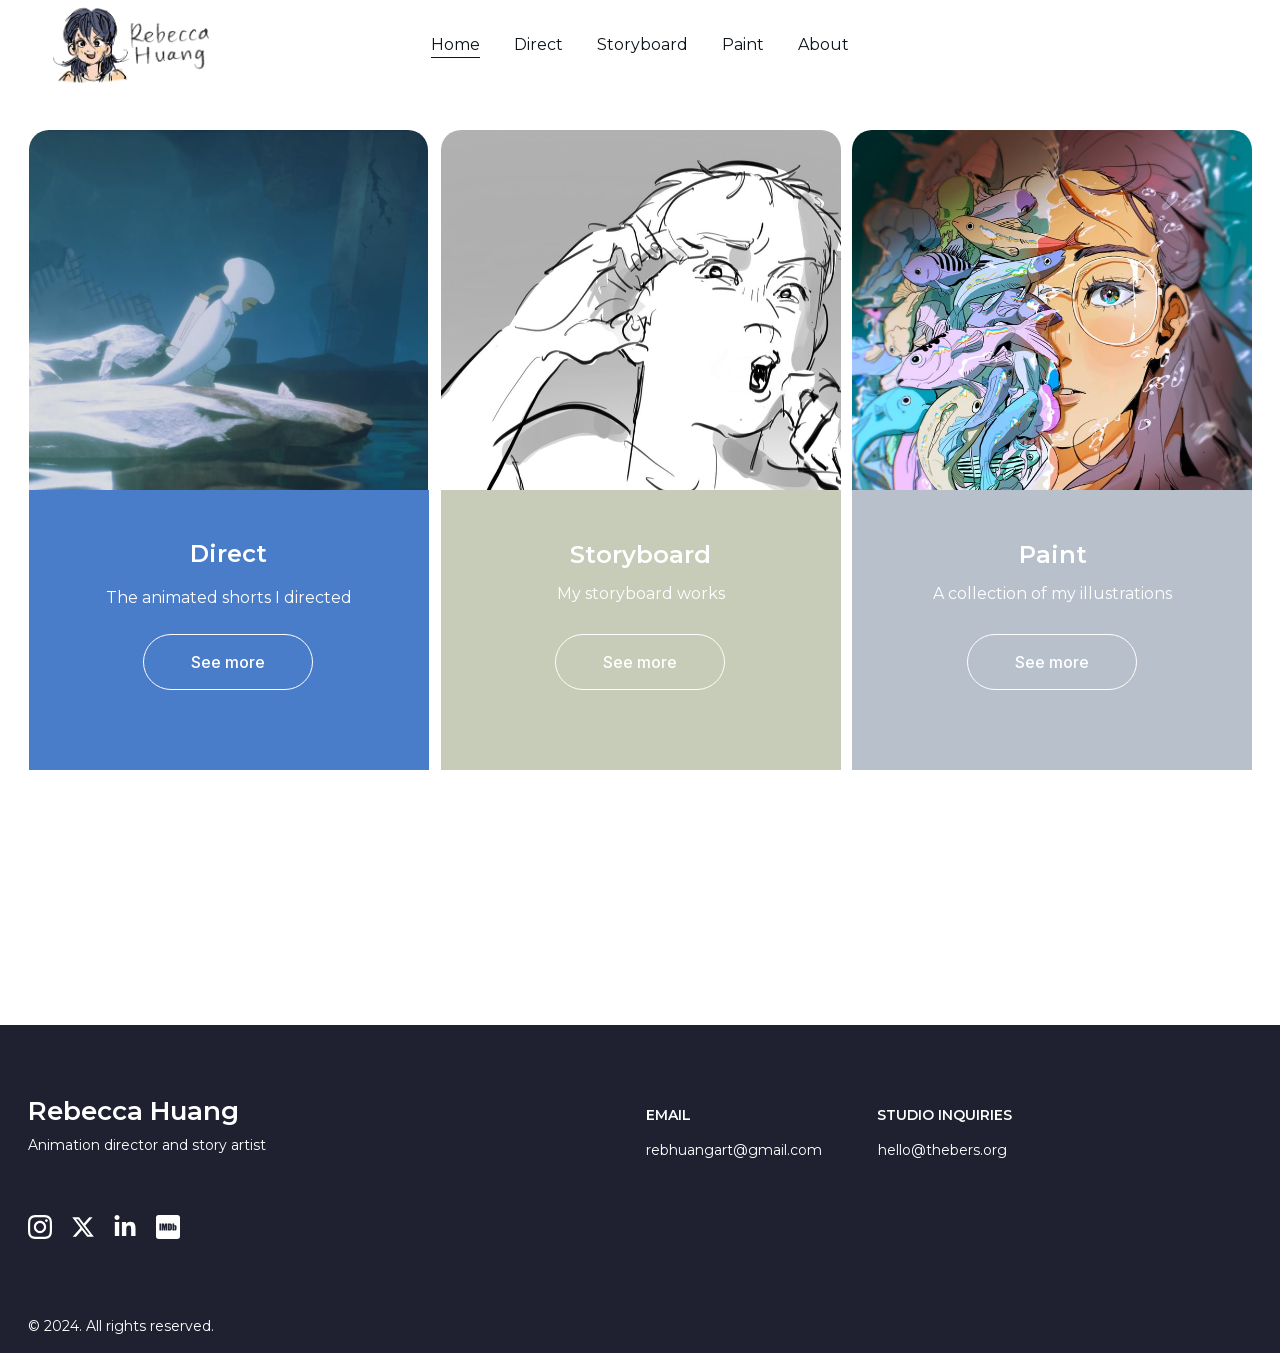
